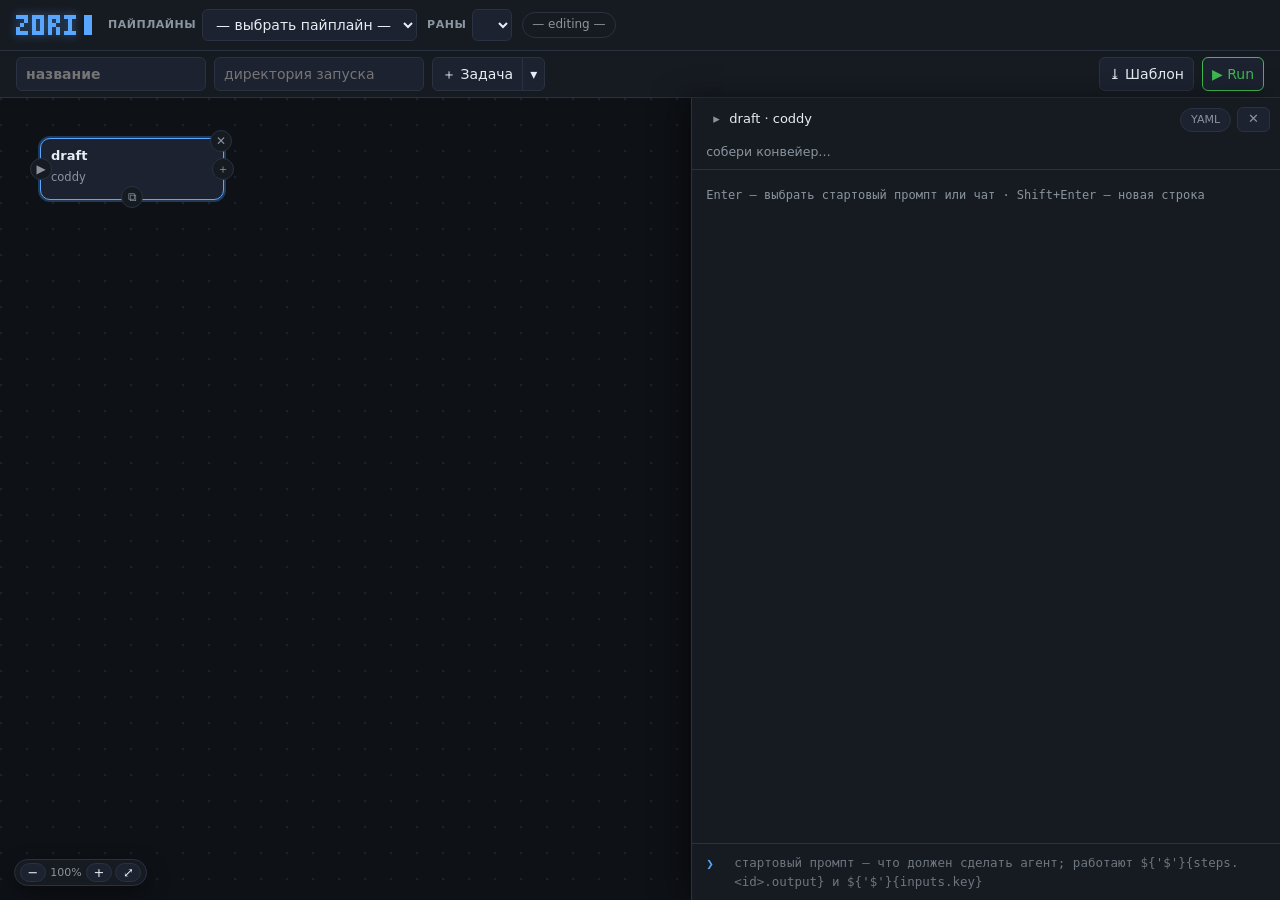
==== web/index.html @ 74d76c71 "Release Zori 0.1.0: local CLI agent flows and interactive console" ====
<!doctype html>
<html lang="ru">
<head>
<meta charset="utf-8">
<meta name="viewport" content="width=device-width, initial-scale=1">
<title>zori</title>
<style>
  :root {
    --bg: #0e1116; --panel: #161b22; --panel2: #1c2230; --line: #2a3140;
    --fg: #e6edf3; --muted: #8b949e; --accent: #58a6ff;
    --pending: #6e7681; --running: #d29922; --done: #3fb950;
    --failed: #f85149; --skipped: #484f58; --stale: #a371f7; --waiting: #e3b341;
  }
  * { box-sizing: border-box; }
  html, body { height: 100%; margin: 0; }
  body {
    background: var(--bg); color: var(--fg); font: 14px/1.45 ui-sans-serif, system-ui, -apple-system, Segoe UI, Roboto, sans-serif;
    display: flex; flex-direction: column;
  }
  header {
    display: flex; align-items: center; gap: 10px; padding: 9px 16px;
    background: var(--panel); border-bottom: 1px solid var(--line); flex: 0 0 auto; flex-wrap: wrap;
  }
  /* the top bar: pixel logo + the run-attach controls — the saved-pipeline
     selector, its status pill, rerun-stale — i.e. what you pick and watch.
     The current-pipeline editor (name, default cwd, ＋ block, Save/Run) lives
     in the strip under it (#runbar) — i.e. what you are setting up now */
  #logo { display: flex; align-items: center; gap: 8px; margin: 0 6px 0 0; }
  #logo svg { display: block; width: 60px; height: 20px;
    filter: drop-shadow(0 0 5px rgba(88,166,255,.45)); }
  #logo svg path { fill: var(--accent); }
  #logo .cur { width: 8px; height: 20px; background: var(--accent);
    animation: zblink 1.2s infinite; }   /* hard on/off — a TUI cursor, not a fade */
  @keyframes zblink { 0%,49% { opacity: 1; } 50%,100% { opacity: 0; } }
  @media (prefers-reduced-motion: reduce) { #logo .cur { animation: none; } }
  #bf-name { width: 190px; font-weight: 600; }
  #bf-cwd { width: 210px; }
  /* the current-pipeline strip under the logo bar: name, cwd, ＋ block, Save/Run.
     The editor controls are full-size here; it wraps like the header on narrow
     windows so they never overflow */
  #runbar { display: flex; align-items: center; gap: 8px; padding: 6px 16px;
    background: var(--panel); border-bottom: 1px solid var(--line); flex: 0 0 auto; flex-wrap: wrap; }
  #runsel { max-width: 260px; }
  #flowsel { max-width: 240px; }
  /* A labeled dropdown pair in the header: a tiny muted caption glued to its
     select, so "Пайплайны" (pure config templates) and "Раны" (runs with their
     results + chats) read as two distinct lists sitting side by side. */
  .pick { display: inline-flex; align-items: center; gap: 6px; }
  .pick > b { font-size: 11px; font-weight: 600; color: var(--muted);
    text-transform: uppercase; letter-spacing: .5px; white-space: nowrap; }
  #rerunstale { font-size: 12px; padding: 3px 9px; }
  #rerunstale[disabled] { display: none; }   /* run actions appear only with a run attached */
  /* ＋ Задача/Промпт — split button with a two-option menu */
  #addblk { position: relative; display: flex; }
  #addblk-main { border-top-right-radius: 0; border-bottom-right-radius: 0; }
  #addblk-caret { border-top-left-radius: 0; border-bottom-left-radius: 0; margin-left: -1px; padding: 6px 7px; }
  #addblk-menu { position: absolute; top: calc(100% + 6px); left: 0; z-index: 30; min-width: 250px;
    background: var(--panel); border: 1px solid var(--line); border-radius: 8px; padding: 5px;
    box-shadow: 0 10px 28px rgba(0,0,0,.5); }
  #addblk-menu button { display: block; width: 100%; text-align: left; border-color: transparent;
    background: transparent; padding: 6px 10px; border-radius: 6px; }
  #addblk-menu button:hover { border-color: transparent; background: var(--panel2); }
  #addblk-menu button b { display: block; font-size: 13px; }
  #addblk-menu button span { display: block; color: var(--muted); font-size: 11.5px; margin-top: 1px; }
  select, button, input, textarea {
    background: var(--panel2); color: var(--fg); border: 1px solid var(--line);
    border-radius: 6px; padding: 6px 9px; font: inherit;
  }
  button { cursor: pointer; }
  button:hover:not(:disabled) { border-color: var(--accent); }
  button:disabled { opacity: .45; cursor: not-allowed; }
  /* visible keyboard focus on every control (WCAG 2.4.7). :focus-visible only —
     a mouse click stays clean; Tab lights a ring. The accent outline sits
     outside the 1px border so it never shifts layout. */
  button:focus-visible, input:focus-visible, select:focus-visible,
  textarea:focus-visible, [tabindex]:focus-visible, summary:focus-visible {
    outline: 2px solid var(--accent); outline-offset: 2px;
  }
  .spacer { flex: 1; }
  .hidden { display: none; }   /* generic; scoped variants below inherit the same effect */
  .pill { font-size: 12px; padding: 3px 9px; border-radius: 999px; border: 1px solid var(--line); color: var(--muted); }
  main { flex: 1 1 auto; display: flex; min-height: 0; min-width: 0; }

  /* run status lives on the canvas blocks themselves (one view: edit + run) */
  .st-pending { background: var(--pending); }
  .st-running { background: var(--running); animation: pulse 1.1s ease-in-out infinite; }
  .st-done { background: var(--done); }
  .st-failed { background: var(--failed); }
  .st-skipped { background: var(--skipped); }
  .st-stale { background: var(--stale); }
  .st-waiting { background: var(--waiting); animation: pulse 1.1s ease-in-out infinite; }
  @keyframes pulse { 0%,100%{opacity:1} 50%{opacity:.35} }
  .err { color: var(--failed); font-size: 12px; }
  .ok-line { color: var(--done); font-size: 12px; }
  .hint { color: var(--muted); font-size: 12px; }

  /* ---- the one canvas: build + live run in the same view ---- */
  #build { flex: 1 1 auto; min-height: 0; min-width: 0; display: flex; flex-direction: column; }
  /* Airflow-style: the canvas is the floor — it owns the whole strip under
     the top bars edge to edge, and the inspector floats ON TOP of it instead
     of sitting beside it (the graph never re-flows when the panel opens or
     resizes). The wrap never scrolls natively: the graph is an infinite
     plane moved by a transform (see the `view` state) — drag the background
     to pan, wheel to zoom — so there is nothing to scroll and no scrollbar
     to hide under the panel. flex-basis 0, not auto: the graph's content
     width must never become the shell's min-content (it did — a wide flow
     stretched #bmid past the window: the "graph pushes the panel" the owner
     saw). touch-action:none so touch drags pan instead of being eaten by
     native scroll. */
  #bmid { flex: 1 1 auto; display: flex; min-height: 0; min-width: 0; position: relative; }
  #bcanvas-wrap { flex: 1 1 0; min-width: 0; position: relative; overflow: hidden; cursor: grab;
    touch-action: none;
    background: radial-gradient(circle at 1px 1px, #1a2130 1px, transparent 1.7px) 0 0 / 26px 26px, var(--bg); }
  #bcanvas-wrap.panning { cursor: grabbing; }
  #bcanvas { position: absolute; left: 0; top: 0; transform-origin: 0 0; }
  /* zoom controls: a small floating pill, bottom-left of the floor (bottom-right
     is under the panel). Plain wheel zooms, no modifier (Airflow-style). */
  #zoomer { position: absolute; left: 14px; bottom: 14px; z-index: 5; display: flex; gap: 3px; align-items: center;
    background: var(--panel); border: 1px solid var(--line); border-radius: 999px; padding: 3px 5px;
    box-shadow: 0 8px 22px rgba(0,0,0,.4); }
  #zoomer button { width: 26px; padding: 2px 0; border-radius: 999px; font-size: 13px; line-height: 1; }
  #zoom-lvl { font-size: 11px; color: var(--muted); min-width: 34px; text-align: center; user-select: none; }
  #bedges { position: absolute; left: 0; top: 0; pointer-events: none; }
  .bnode {
    position: absolute; width: 184px; min-height: 62px; background: var(--panel2);
    border: 1px solid var(--line); border-radius: 10px; padding: 8px 10px; cursor: grab;
    user-select: none; transition: border-color .12s, box-shadow .12s;
  }
  .bnode:hover { border-color: #3d465a; }
  .bnode.sel { border-color: var(--accent); box-shadow: 0 0 0 2px rgba(88,166,255,.28); }
  .bnode.bad { border-color: var(--failed); }
  .bnode.dragging { cursor: grabbing; z-index: 5; box-shadow: 0 6px 18px rgba(0,0,0,.45); }
  .bnode .bn-id { font-weight: 600; font-size: 13px; }
  .bnode .bn-sub { color: var(--muted); font-size: 11.5px; margin-top: 3px; }
  .bnode .bn-in { color: var(--muted); font-size: 11px; margin-top: 4px; max-height: 30px; overflow: hidden; white-space: pre-wrap; word-break: break-word; opacity: .85; }
  .bnode .bn-chat { position: absolute; bottom: 6px; right: 8px; font-size: 11px; line-height: 1; opacity: .8; pointer-events: none; }
  /* Round action buttons on each block: ✕ deletes (top-right corner), ＋ grows
     a dependent block (right edge), ⧉ duplicates (bottom center). They sit on
     the border so they never cover the block's text, and only show on
     hover/selection — a resting canvas stays clean. */
  .bnode .bn-act { position: absolute; width: 22px; height: 22px; padding: 0; z-index: 2;
    border-radius: 50%; background: var(--panel); border: 1px solid var(--line);
    color: var(--muted); font-size: 12px; line-height: 1; cursor: pointer;
    display: flex; align-items: center; justify-content: center;
    opacity: 0; pointer-events: none;
    transition: opacity .12s, color .12s, border-color .12s, background .12s; }
  .bnode:hover .bn-act, .bnode.sel .bn-act { opacity: 1; pointer-events: auto; }
  .bnode .bn-act:hover { color: var(--fg); background: var(--panel2); border-color: var(--accent); }
  .bnode .bn-del { top: -9px; right: -9px; }
  .bnode .bn-del:hover { color: var(--failed); border-color: var(--failed); }
  .bnode .bn-add { right: -11px; top: 50%; transform: translateY(-50%); }
  .bnode .bn-dup { bottom: -9px; left: 50%; transform: translateX(-50%); }
  .bnode .bn-run { left: -11px; top: 50%; transform: translateY(-50%); }
  .bnode .bn-run:hover { color: var(--done); border-color: var(--done); }
  /* in-flight node (the run's driver owns it): ▶ greys out, shows why on hover */
  .bnode .bn-run[disabled]:hover { color: var(--muted); border-color: var(--line); background: var(--panel); }
  .bnode.empty .bn-id { color: var(--muted); font-style: italic; font-weight: 500; }
  .bnode .bn-dot { display: inline-block; width: 9px; height: 9px; border-radius: 50%; margin-right: 6px; vertical-align: 1px; }
  .bnode .bn-stat { margin-top: 4px; font-size: 10.5px; color: var(--muted); }
  /* right inspector: FLOATS over the canvas (Airflow-style), so the graph
     keeps the full screen underneath instead of being pushed aside. Inside:
     a collapsible config strip on top, pure chat below. No tabs — YAML moved
     to its own small button (opens a modal) */
  #inspector { position: absolute; top: 0; right: 0; bottom: 0; z-index: 7;
    width: 46%; min-width: 360px; max-width: 660px; display: flex; flex-direction: column;
    border-left: 1px solid var(--line); background: var(--panel);
    box-shadow: -12px 0 28px rgba(0,0,0,.4); }
  #ins-handle { position: absolute; left: -3px; top: 0; bottom: 0; width: 7px; cursor: col-resize; z-index: 6; }
  #ins-handle:hover { background: rgba(88,166,255,.3); }
  .ihead { display: flex; align-items: center; gap: 6px; padding: 6px 10px 0; flex: 0 0 auto; }
  /* the config toggle doubles as the one-line summary of the selected block */
  #icfg-toggle { flex: 1 1 auto; min-width: 0; text-align: left; background: transparent; border: 1px solid transparent; border-radius: 8px; padding: 5px 10px; font-size: 13px; color: var(--fg); white-space: nowrap; overflow: hidden; text-overflow: ellipsis; }
  #icfg-toggle:hover:not(:disabled) { background: var(--panel2); border-color: var(--line); }
  #icfg-toggle .arr { color: var(--muted); display: inline-block; width: 12px; }
  #iyaml { font-size: 11px; padding: 3px 10px; color: var(--muted); border-radius: 999px; }
  #iyaml:hover { color: var(--fg); }
  .tclose { padding: 2px 10px; font-size: 13px; color: var(--muted); }
  .bstatus { padding: 8px 14px; border-bottom: 1px solid var(--line); font-size: 12.5px; min-height: 33px; flex: 0 0 auto; }
  .ipane { flex: 1 1 auto; min-height: 0; }
  /* collapsible config: название / harness / модель / зависимости (чекбоксы) /
     директория — без шаблонов */
  #icfg { flex: 0 0 auto; max-height: 56%; overflow: auto; border-bottom: 1px solid var(--line); padding: 4px 14px 12px; }
  #icfg.hidden { display: none; }
  #icfg label { display: block; color: var(--muted); font-size: 11px; text-transform: uppercase; letter-spacing: .5px; margin-bottom: 3px; }
  #icfg .mrow { display: grid; grid-template-columns: 1fr 1fr; gap: 8px; margin-top: 8px; }
  #icfg .mrow.full { grid-template-columns: 1fr; }
  #icfg .deps { margin-top: 10px; display: flex; flex-wrap: wrap; gap: 6px 12px; }
  #icfg .dep { display: flex; align-items: center; gap: 4px; font-size: 12px; color: var(--fg); }
  #icfg .dep input { width: auto; }
  #icfg .opt { display: flex; align-items: center; gap: 6px; font-size: 12px; margin-top: 10px; }
  #icfg .opt input { width: auto; }
  #icfg .pfoot { display: flex; gap: 10px; margin-top: 14px; align-items: center; }
  /* out lives in the config strip now (the console stays pure chat) */
  #icfg .cfgout { margin-top: 10px; }
  #icfg .cfgout summary { font-size: 11px; text-transform: uppercase; letter-spacing: .5px; color: var(--muted); cursor: pointer; user-select: none; }
  #icfg .cfgout[open] summary { margin-bottom: 4px; }
  #icfg .cfgout textarea { width: 100%; min-height: 40px; margin-top: 4px; font-family: ui-monospace, SFMono-Regular, Menlo, monospace; font-size: 12px; }
  /* levels + YAML live in the YAML modal now (small button, top right) */
  .lvlchips { display: flex; flex-wrap: wrap; gap: 6px; padding: 2px 0 10px; }
  .lvlchips .lv { display: flex; align-items: center; gap: 4px; font-size: 12px; color: var(--muted); }
  .lvlchips .chip { background: var(--panel2); border: 1px solid var(--line); border-radius: 6px; padding: 2px 8px; color: var(--fg); }
  #yamlmodal #byaml { margin: 0; max-height: 52vh; overflow: auto; border: 1px solid var(--line); border-radius: 8px; padding: 10px 12px; background: var(--bg); }
  #byaml { margin: 0; font: 12px/1.5 ui-monospace, SFMono-Regular, Menlo, monospace; color: #b6c2cf; white-space: pre-wrap; word-break: break-word; }

  /* pop-up window (flow inputs only — block settings live in the inspector) */
  .modal { position: fixed; inset: 0; background: rgba(3,6,12,.55); display: flex; align-items: flex-start; justify-content: center; z-index: 40; }
  .modal.hidden { display: none; }
  .mbox { margin-top: 6vh; width: 540px; max-width: 94vw; max-height: 86vh; overflow: auto; background: var(--panel);
    border: 1px solid var(--line); border-radius: 12px; padding: 14px 16px; box-shadow: 0 14px 40px rgba(0,0,0,.5); }
  .mbox h3 { margin: 0 0 10px; font-size: 14px; }
  .mbox label { display: block; color: var(--muted); font-size: 11px; text-transform: uppercase; letter-spacing: .5px; margin-bottom: 3px; }
  .mbox .mfoot { display: flex; gap: 8px; margin-top: 14px; align-items: center; }
  /* secondary flow ops (open / new / inputs) live in the YAML overview pop-up,
     not in the top bar — the header stays: name, cwd, ＋, Save, Run */
  .ftools { display: flex; gap: 6px; align-items: center; padding: 0 0 10px; }
  .ftools select, .ftools button { font-size: 12px; padding: 3px 9px; color: var(--muted); }
  .ftools #b-open { max-width: 230px; }

  /* ---- chat = ONE console -------------------------------------------------
     The whole panel below the config strip is a single terminal (owner's ask:
     «вся панель — один единый чат, без доп границ, в стиле консоли, на всю
     ширину, сообщения юзера подсвечены, вместо поля ввода — значок»).
     Messages are full-width flat lines, monospace; user lines carry the
     accent tint; the input is a bare ❯ mark in the gutter, no box. */
  #pane-chat { flex: 1 1 auto; min-height: 0; display: flex; flex-direction: column; overflow: hidden;
    font: 12.5px/1.5 ui-monospace, SFMono-Regular, Menlo, monospace; }
  .cstream { flex: 1 1 auto; min-height: 0; overflow: auto; padding: 8px 0 12px; }
  /* a console line: ❯-gutter + body, full width */
  .cline { display: grid; grid-template-columns: 20px 1fr; column-gap: 8px; align-items: start; padding: 5px 14px; }
  .cline .cmark { color: var(--accent); user-select: none; }
  .cline .cbody { white-space: pre-wrap; word-break: break-word; min-width: 0; }
  .cline .cbody.dim { color: var(--muted); font-style: italic; }
  /* the operator's own lines — starting prompt and steer messages — tinted */
  .cline.user, .turn.human { background: rgba(88,166,255,.09); box-shadow: inset 2px 0 0 var(--accent); }
  #start-line { cursor: text; }
  #start-line:hover { background: rgba(88,166,255,.14); }
  /* run status: one thin dim line at the top of the stream */
  .cline.head { display: flex; align-items: center; gap: 7px; padding: 2px 14px 7px; color: var(--muted); font-size: 11.5px; }
  .cline.head.hidden, .cline.user.hidden { display: none; }
  .cline.head .dot { width: 9px; height: 9px; border-radius: 50%; flex: 0 0 auto; }
  /* borderless inputs inside lines and the composer: the console look */
  .cline textarea, .cin textarea { width: 100%; min-height: 20px; resize: none; overflow: auto;
    background: transparent; border: 0; padding: 0; color: var(--fg); font: inherit; }
  /* the composer and the console lines are meant to read as a terminal prompt,
     not as form fields: keep them borderless and unframed even on focus, so the
     global :focus-visible ring never turns the input into a box (the `❯` marker
     and the caret are the focus cue). The higher-specificity class selector
     here wins over the global textarea:focus-visible rule. */
  .cline textarea:focus, .cin textarea:focus { outline: none; }
  /* dialogue turns: flat, full width, aligned with the cline body column */
  .turns { display: flex; flex-direction: column; gap: 6px; }
  .turn { padding: 4px 14px 4px 42px; white-space: pre-wrap; word-wrap: break-word; font-size: 12.5px; }
  .turn .who { font-size: 10px; text-transform: uppercase; letter-spacing: .5px; opacity: .6; margin-bottom: 2px; }
  .turn.agent { border-left: 2px solid var(--line); margin-left: 14px; }
  .turn.human { padding-left: 42px; }
  .turn.system { color: var(--muted); font-size: 11.5px; border-left: 2px dashed var(--waiting); margin-left: 14px; }
  .turn.agent.empty { color: var(--muted); font-style: italic; }
  .chat-note { margin: 8px 14px; color: var(--muted); font-size: 12px; }
  .chat-note.hidden { display: none; }
  .model-off { opacity: .5; }

  /* model dropdown — hand-rolled: <datalist> shows nothing on focus in Safari
     (and filters by prefix only), so the console ships its own list */
  #tm-model-row { position: relative; display: flex; gap: 6px; align-items: center; }
  .mdrop { position: absolute; top: calc(100% + 4px); left: 0; right: 0; z-index: 30;
    max-height: 264px; overflow: auto; background: var(--panel); border: 1px solid var(--line);
    border-radius: 8px; box-shadow: 0 10px 28px rgba(0,0,0,.45); padding: 4px; }
  .mdrop.hidden { display: none; }
  .mdrop .mo { padding: 5px 9px; border-radius: 6px; cursor: pointer; font-size: 12.5px;
    font-family: ui-monospace, SFMono-Regular, Menlo, monospace; white-space: nowrap;
    overflow: hidden; text-overflow: ellipsis; }
  .mdrop .mo:hover, .mdrop .mo.sel { background: var(--panel2); }
  .mdrop .mo .dflt { color: var(--muted); font-family: ui-sans-serif, system-ui, sans-serif; font-size: 10.5px; margin-left: 7px; }
  .mdrop .none { padding: 6px 9px; color: var(--muted); font-size: 12px; }

  /* Чат pane — one console (styles live in the console block above); the
     composer is the input line: ❯ + borderless auto-growing textarea */
  .composer { flex: 0 0 auto; border-top: 1px solid var(--line); }
  .composer.hidden { display: none; }
  .cin { display: grid; grid-template-columns: 20px 1fr; column-gap: 8px; align-items: start; padding: 10px 14px 6px; }
  .cin .cmark { color: var(--accent); user-select: none; padding-top: 1px; }
  .cin textarea { max-height: 220px; }
  .cin textarea::placeholder, .cline textarea::placeholder { color: var(--muted); opacity: .75; }
  .cacts { display: flex; gap: 8px; align-items: center; padding: 0 14px 10px; }
  .cacts.hidden { display: none; }
  .cacts .hint { flex: 1 1 auto; min-width: 0; }
  .cline textarea { max-height: 260px; }

  /* Markdown in an agent bubble. The bubble itself stays pre-wrap because the
     raw view (MD off) is the text exactly as the harness printed it; the
     rendered tree switches back to normal flow and owns its own spacing. */
  .turn .md { white-space: normal; }
  .turn .md > :first-child { margin-top: 0; }
  .turn .md > :last-child { margin-bottom: 0; }
  .turn .md p, .turn .md ul, .turn .md ol, .turn .md blockquote,
  .turn .md table, .turn .md pre { margin: 6px 0; }
  .turn .md h1, .turn .md h2, .turn .md h3, .turn .md h4, .turn .md h5, .turn .md h6 {
    margin: 10px 0 5px; line-height: 1.3;
  }
  .turn .md h1 { font-size: 15.5px; }
  .turn .md h2 { font-size: 14.5px; }
  .turn .md h3 { font-size: 13.5px; }
  .turn .md h4, .turn .md h5, .turn .md h6 { font-size: 12.5px; }
  .turn .md ul, .turn .md ol { padding-left: 20px; }
  .turn .md li { margin: 2px 0; }
  .turn .md li.md-task { list-style: none; margin-left: -14px; }
  .turn .md .md-box { opacity: .8; }
  .turn .md blockquote {
    border-left: 3px solid var(--line); padding: 1px 0 1px 9px; color: var(--muted);
  }
  .turn .md code {
    background: #0b0f14; border: 1px solid var(--line); border-radius: 4px;
    padding: 1px 4px; font: 12px/1.5 ui-monospace, SFMono-Regular, Menlo, monospace;
  }
  .turn .md pre {
    background: #0b0f14; border: 1px solid var(--line); border-radius: 6px;
    padding: 8px 10px; overflow: auto;
  }
  .turn .md pre code { background: none; border: 0; padding: 0; display: block; white-space: pre; }
  .turn .md pre[data-lang]::before {
    content: attr(data-lang); display: block; font-size: 10px; letter-spacing: .5px;
    text-transform: uppercase; color: var(--muted); margin-bottom: 4px;
  }
  .turn .md table { border-collapse: collapse; font-size: 12px; display: block; overflow-x: auto; }
  .turn .md th, .turn .md td { border: 1px solid var(--line); padding: 3px 7px; text-align: left; }
  .turn .md th { background: var(--panel); }
  .turn .md a { color: var(--accent); }
  .turn .md hr { border: 0; border-top: 1px solid var(--line); margin: 8px 0; }
  #tm-md { font-size: 11px; padding: 3px 7px; }
  #tm-md[aria-pressed="true"] { border-color: var(--accent); color: var(--accent); }
  #chat-empty { flex: 1 1 auto; display: flex; align-items: center; justify-content: center; text-align: center; padding: 24px; color: var(--muted); font-size: 12.5px; }
  #chat-empty.hidden { display: none; }
  #tm-questions { flex: 0 0 auto; }
  #inbox { position:relative; color:var(--waiting); }
  #inbox summary { cursor:pointer; }
  #inbox-cards { position:absolute; z-index:60; top:100%; margin-top:8px; background:var(--panel); width:min(360px,80vw); max-height:65vh; overflow:auto; padding:8px; border:1px solid var(--line); border-radius:8px; }
  .question { margin: 6px 14px; padding: 6px 10px; border-left: 2px solid var(--waiting); font-size: 12px; }
  .question strong { display:block; white-space:pre-wrap; overflow-wrap:anywhere; margin:3px 0; }
  .question button { margin:3px; }
  .question input { width:100%; }
  // Proposal card: the server-checked ```zori-flow block the operator launches.
  // The border colour carries the verdict — green runnable, red invalid, grey
  // consumed (launched/rejected) — so status reads at a glance without a label.
  .proposal { margin: 8px 14px; padding: 8px 10px; border: 1px solid var(--line);
    border-left: 3px solid var(--accent); border-radius: 6px; background: var(--panel2); font-size: 12px; }
  .proposal.ok { border-left-color: var(--done); }
  .proposal.bad { border-left-color: var(--failed); }
  .proposal.done { border-left-color: var(--muted); opacity: .8; }
  .proposal.rejected { border-left-color: var(--muted); opacity: .6; }
  .proposal .p-head { display:flex; align-items:center; gap:8px; margin-bottom:6px; }
  .proposal .p-title { font-weight:600; }
  .proposal .p-badge { font-size:10px; padding:1px 6px; border-radius:8px; color:var(--bg); font-weight:700; }
  .proposal.ok .p-badge { background:var(--done); }
  .proposal.bad .p-badge { background:var(--failed); color:#fff; }
  .proposal.done .p-badge { background:var(--muted); }
  .proposal.rejected .p-badge { background:var(--muted); }
  .proposal pre { margin:6px 0; padding:6px 8px; background:var(--bg); border:1px solid var(--line);
    border-radius:5px; overflow:auto; max-height:240px; font:11px/1.5 var(--mono, monospace); white-space:pre; }
  .proposal .p-err { color:var(--failed); margin:4px 0; white-space:pre-wrap; overflow-wrap:anywhere; }
  .proposal .p-warn { color:var(--waiting); margin:4px 0; white-space:pre-wrap; overflow-wrap:anywhere; }
  .proposal .p-lv { color:var(--muted); margin:4px 0; }
  .proposal .p-actions { display:flex; gap:6px; align-items:center; margin-top:6px; flex-wrap:wrap; }
  .proposal .p-actions input { width:120px; }
  .proposal .p-note { color:var(--muted); font-size:11px; margin-left:auto; }
  #chat-dialog { width:min(560px,90vw); max-height:84vh; overflow:auto; color:var(--fg); background:var(--panel); border:1px solid var(--line); border-radius:12px; padding:16px; }
  #chat-dialog::backdrop { background:rgba(3,6,12,.65); }
  .chat-top { display:flex; align-items:center; gap:10px; }
  .chat-top { justify-content:space-between; margin-bottom:12px; }
  .chat-top h3 { margin:0; font-size:16px; }
  .chat-choices button,#chat-models button { display:block; width:100%; margin-top:5px; padding:9px 12px; text-align:left; }
  #chat-models summary { cursor:pointer; padding:10px 4px; }
  #inspector.model-chat :is(#icfg-toggle,#iyaml,#icfg,#bstatus,#tm-rerun) { display:none; }
  #model-chat-heading { flex:1; padding:5px 10px; font-size:13px; }
  #chat-error { white-space:pre-wrap; overflow-wrap:anywhere; font-size:12px; margin:6px 0; color:var(--muted); }
</style>
</head>
<body>
<header>
  <h1 id="logo" title="zori" aria-label="zori">
    <svg viewBox="0 0 15 5" shape-rendering="crispEdges" aria-hidden="true"><path d="M0 0h3v1h-3zM2 1h1v1h-1zM1 2h1v1h-1zM0 3h1v1h-1zM0 4h3v1h-3zM4 0h3v1h-3zM4 1h1v1h-1zM6 1h1v1h-1zM4 2h1v1h-1zM6 2h1v1h-1zM4 3h1v1h-1zM6 3h1v1h-1zM4 4h3v1h-3zM8 0h3v1h-3zM8 1h1v1h-1zM10 1h1v1h-1zM8 2h2v1h-2zM8 3h1v1h-1zM10 3h1v1h-1zM8 4h1v1h-1zM10 4h1v1h-1zM12 0h3v1h-3zM13 1h1v1h-1zM13 2h1v1h-1zM13 3h1v1h-1zM12 4h3v1h-3z"/></svg>
    <span class="cur" aria-hidden="true"></span>
  </h1>
  <!-- Two distinct lists, side by side (owner's ask: split runs from
       pipelines). «Пайплайны» = pure config templates saved to the flows dir —
       open one to edit/rerun it, no results attached. «Раны» = actual launches
       with their results and chats — attach the canvas to one to watch it live.
       The old single mix-selector (runs + chats crammed together) is gone; the
       flows list that used to hide inside the YAML pop-up lives here now. -->
  <span class="pick" title="Пайплайн — сохранённый шаблон-конфиг без результатов. Открой, чтобы редактировать и запустить.">
    <b>Пайплайны</b>
    <select id="flowsel"><option value="">— выбрать пайплайн —</option></select>
  </span>
  <span class="pick" title="Ран — запуск пайплайна с его результатами и чатами. Прикрепи канву, чтобы смотреть живьём.">
    <b>Раны</b>
    <select id="runsel" title="Прикрепить канву к рану (его флоу загрузится сюда, блоки покажут живой статус)"></select>
  </span>
  <span id="runstatus" class="pill">— editing —</span>
  <details id="inbox" hidden><summary aria-live="polite"></summary><div id="inbox-cards"></div></details>
  <div class="spacer"></div>
  <button id="rerunstale" title="Re-run every stale node of the attached run" disabled>⟳ Rerun stale</button>
</header>
<!-- the current-pipeline strip (the editor's own row, under the logo bar):
     name + cwd, ＋ block, Save/Run. Run-attach controls (selector, status
     pill, rerun-stale) moved up next to the logo — functionality unchanged -->
<div id="runbar">
  <input id="bf-name" placeholder="название" spellcheck="false" title="Название флоу">
  <input id="bf-cwd" placeholder="директория запуска" spellcheck="false" title="Дефолтная директория для запуска (cwd)">
  <div id="addblk">
    <button id="addblk-main" title="Добавить блок выбранного типа">＋ Задача</button>
    <button id="addblk-caret" title="Тип блока: Задача или Промпт">▾</button>
    <div id="addblk-menu" class="hidden">
      <button data-kind="task"><b>Задача</b><span>блок с агентом — coddy, codex, opencode…</span></button>
      <button data-kind="prompt"><b>Промпт</b><span>стартовый текст без процесса (harness prompt)</span></button>
    </div>
  </div>
  <div class="spacer"></div>
  <button id="b-save" title="Сохранить конфиг как чистый шаблон-пайплайн (в flows-директорию, без запуска)">⤓ Шаблон</button>
  <button id="b-run" title="Сохранить и запустить сейчас" style="border-color:var(--done);color:var(--done)">▶ Run</button>
</div>
<main>
  <section id="build">
    <div id="bmid">
      <div id="bcanvas-wrap">
        <div id="bcanvas"><svg id="bedges"></svg></div>
        <div id="zoomer">
          <button id="zoom-out" title="Уменьшить (колесо мыши тоже зумит)">−</button>
          <span id="zoom-lvl">100%</span>
          <button id="zoom-in" title="Увеличить (колесо мыши тоже зумит)">+</button>
          <button id="zoom-fit" title="Вписать граф в экран">⤢</button>
        </div>
      </div>
      <aside id="inspector">
        <div id="ins-handle" title="Потянуть, чтобы изменить ширину панели"></div>
        <div class="ihead">
          <strong id="model-chat-heading" hidden>Чат с моделью</strong>
          <button id="icfg-toggle" title="Настройки блока: название, harness, модель, зависимости, директория"><span class="arr" id="icfg-arrow">▸</span> <span id="icfg-sum">конфиг блока</span></button>
          <button id="iyaml" title="Уровни и YAML флоу">YAML</button>
          <button class="tclose" id="ins-close" title="Снять выделение (Esc)">✕</button>
        </div>
        <div class="bstatus" id="bstatus"></div>

        <!-- сворачиваемый конфиг блока: только название / harness / модель /
             зависимости-чекбоксы / директория; без шаблонов -->
        <div class="icfg hidden" id="icfg">
          <div class="mrow">
            <div><label>Название</label><input id="tm-id" placeholder="unique id" spellcheck="false"></div>
            <div><label>Harness</label><select id="tm-harness"></select></div>
          </div>
          <div class="mrow full">
            <div id="tm-model-wrap"><label>Model</label>
              <div id="tm-model-row">
                <input id="tm-model" placeholder="optional" spellcheck="false" autocomplete="off" style="flex:1;min-width:0">
                <button id="tm-model-refresh" title="Обновить список моделей из CLI" style="padding:2px 8px">↻</button>
                <div id="tm-model-drop" class="mdrop hidden"></div>
              </div>
              <div id="tm-model-hint" style="font-size:11px;color:var(--muted);margin-top:3px;min-height:14px"></div>
            </div>
          </div>
          <div class="mrow full">
            <div><label>Директория задачи</label>
              <input id="tm-cwd" placeholder="/абсолютный/путь или от cwd zori" spellcheck="false" title="Своя рабочая директория для этой задачи; перекрывает flow cwd и workspace">
              <div style="font-size:11px;color:var(--muted);margin-top:3px">пусто = изолированная tasks/&lt;id&gt;/work под раном</div>
            </div>
          </div>
          <details id="pc-out" class="cfgout">
            <summary>Out — что должно получиться (добавляется к промпту)</summary>
            <textarea id="tm-out" placeholder="что агент должен вернуть"></textarea>
          </details>
          <div class="deps"><label style="width:100%">Зависимости</label><div class="depbox" id="tm-deps"></div></div>
          <div class="deps"><label style="width:100%">Скиллы <span style="font-weight:normal;color:var(--muted)">— готовые фрагменты промпта из хранилища</span></label><div class="depbox" id="tm-skills"></div></div>
          <label class="opt"><input id="tm-optional" type="checkbox"> optional — сбой здесь не блокирует задачи ниже по графу</label>
          <div class="pfoot">
            <button id="tm-del" style="color:var(--failed);border-color:var(--failed)">Delete</button>
            <span class="err" id="tm-cfg-hint" style="flex:1"></span>
          </div>
        </div>

        <!-- Чат-панель = ОДНА консоль: сообщения на всю ширину одним потоком,
             ввод — строка с ❯ (до рана это стартовый промпт, после — steer) -->
        <div class="ipane" id="pane-chat">
          <div class="cstream" id="cstream">
            <div class="cline head hidden" id="run-head"><span class="dot" id="tm-run-dot"></span><span id="tm-run-status"></span></div>
            <div class="cline user hidden" id="start-line" title="Нажми — отредактировать стартовый промпт"></div>
            <div class="turns" id="tm-turns"></div>
            <div id="tm-questions"></div>
            <div id="tm-proposal"></div>
            <div id="chat-note" class="chat-note hidden"></div>
            <div id="chat-empty">кликни блок на канве — его чат появится здесь</div>
          </div>
          <div class="composer hidden" id="composer">
            <div class="cin" id="cin">
              <span class="cmark">❯</span>
              <!-- активное поле приезжает сюда из renderRunSection:
                   #tm-in (стартовый промпт, рана нет) или #tm-msg (steer) -->
            </div>
            <div class="cacts" id="cacts">
              <span class="hint" id="tm-run-hint"></span>
              <button id="tm-md" aria-pressed="true" title="Рендерить Markdown в ответах агента">MD</button>
              <button id="tm-rerun" title="Перезапустить узел с текущими правками конфига/промпта">⟳ Rerun</button>
              <button id="tm-send">✉ Send &amp; steer</button>
            </div>
          </div>
          <!-- поля-кочевники: JS ставит их то в композер, то в строку старта -->
          <textarea id="tm-in" class="hidden" rows="1" placeholder="стартовый промпт — что должен сделать агент; работают ${'$'}{steps.<id>.output} и ${'$'}{inputs.key}"></textarea>
          <textarea id="tm-msg" class="hidden" rows="1" placeholder="уточнение агенту — Enter отправить, Shift+Enter — новая строка"></textarea>
        </div>
      </aside>
    </div>
  </section>

  <dialog id="chat-dialog" aria-labelledby="chat-title">
    <div class="chat-top"><h3 id="chat-title"></h3><button id="chat-close" aria-label="Закрыть">✕</button></div>
    <div data-stage="mode" class="chat-choices">
      <button id="choose-prompt">Стартовый промпт для следующих задач</button>
      <button id="choose-chat">Чат с моделью</button>
      <label title="Цепляет два встроенных скилла: zori-config (модель знает схему flow и вернёт валидный YAML-пайплайн) и zori-planner (дисциплина propose→confirm→run: только предлагает, не сохраняет и не запускает)" style="display:block;margin-top:10px;padding:2px 12px;font-size:12px;color:var(--muted);text-align:left">
        <input type="checkbox" id="chat-planner" checked> Скиллы планировщика — схема zori + дисциплина propose→run (модель соберёт YAML и не запустит его сама)
      </label>
    </div>
    <div data-stage="models" id="chat-models" hidden></div>
    <div id="chat-error" role="status"></div>
  </dialog>

  <!-- Flow inputs pop-up -->
  <div id="inputsmodal" class="modal hidden">
    <div class="mbox">
      <h3>Flow inputs</h3>
      <label>One key=value per line; use ${'$'}{inputs.key} in prompts. A line without '=' continues the previous value.</label>
      <textarea id="bf-inputs" style="width:100%;min-height:160px;margin-top:8px" placeholder="prompt=fix the login bug"></textarea>
      <div class="mfoot">
        <div class="spacer"></div>
        <button id="in-ok" style="border-color:var(--done);color:var(--done)">OK</button>
      </div>
    </div>
  </div>

  <!-- YAML pop-up: уровни выполнения + YAML, который будет записан.
       Здесь же вторичные операции флоу (открыть/новый/inputs) — шапка минимальна -->
  <div id="yamlmodal" class="modal hidden">
    <div class="mbox" style="width:680px">
      <h3>YAML</h3>
      <div class="ftools">
        <select id="b-open" title="Открыть сохранённый флоу"><option value="">открыть…</option></select>
        <button id="b-new" title="Начать с пустого флоу">Новый</button>
        <button id="b-inputs" title="Inputs флоу — подстановки в промптах">Inputs</button>
      </div>
      <div class="lvlchips" id="blevels"></div>
      <pre id="byaml">—</pre>
      <div class="mfoot">
        <div class="spacer"></div>
        <button id="yaml-ok" style="border-color:var(--done);color:var(--done)">OK</button>
      </div>
    </div>
  </div>
</main>

<script type="module">
const $ = (s) => document.querySelector(s);
const COL_W = 250, PAD = 30, GAP = 24;
const state = { runs: [], runId: null, snap: null, es: null };
const chat = { run: null, events: null, node: null, connected: false, error: '', sending: false,
  request: 0, busy: false, blockDraft: '', drafts: new Map() };


// ---- API -----------------------------------------------------------------
async function api(path, opts) {
  const r = await fetch(path, opts);
  const ct = r.headers.get('content-type') || '';
  const body = ct.includes('json') ? await r.json() : await r.text();
  if (!r.ok) throw new Error((body && body.error) || r.status + ' ' + r.statusText);
  return body;
}
const post = (path, obj) => api(path, {
  method: 'POST', headers: { 'content-type': 'application/json' },
  body: JSON.stringify(obj || {}),
});

// ---- Runs: the same canvas, in live mode ------------------------------
//
// Attaching a run (picking it in the header or ▶ Run) loads
// that run's flow ONTO this canvas and paints its live status on the blocks:
// a status dot, a per-block progress line, and — on the inspector's Чат tab
// of the selected block — the dialogue with steer/rerun. Editing is always
// available; the overlay simply disappears when no run is attached, or for
// blocks whose id the run does not know.

let lastLoadedRun = null;   // run whose flow is currently laid out on the canvas

async function loadRuns(keepSel) {
  state.runs = await api('/api/runs');
  const sel = $('#runsel');
  sel.innerHTML = '';
  const none = document.createElement('option');
  none.value = '';
  none.textContent = state.runs.length ? '— editing (no run attached) —' : '— no runs —';
  sel.appendChild(none);
  for (const r of state.runs) {
    const o = document.createElement('option');
    o.value = r.run_id;
    o.textContent = r.chat_title != null ? `Чат · ${r.chat_title}` : `${r.flow_name} · ${r.status} (${r.nodes})`;
    sel.appendChild(o);
  }
  const alive = state.runId && state.runs.some(r => r.run_id === state.runId);
  sel.value = (keepSel && alive) ? state.runId : '';
  if (!alive) clearRun();
  if (chat.run) sel.value = chat.run;
}

function clearRun() {
  if (state.es) { state.es.close(); state.es = null; }
  sessionStorage.removeItem('zori-attached-run');
  state.runId = null; state.snap = null;
  $('#runsel').value = '';
  updatePill();
  overlayRun();
  renderRunSection();
}

async function selectRun(id) {
  if (!id) { leaveChat(); clearRun(); return; }
  if (state.runs.some(r => r.run_id === id && r.chat_title != null)) {
    openChat(id); return;
  }
  leaveChat();
  if (state.es) state.es.close();
  sessionStorage.setItem('zori-attached-run', id);
  state.runId = id;
  try {
    const snap = await api('/api/runs/' + encodeURIComponent(id));
    if (state.runId !== id) return;
    state.snap = snap;
    await loadRunFlow(snap);    // lays the run's flow out on this canvas
  } catch (e) { note('run load failed: ' + e.message); }
  if (state.runId !== id) return;
  updatePill();
  overlayRun();
  renderRunSection();
  const es = new EventSource('/api/runs/' + encodeURIComponent(id) + '/events');
  es.addEventListener('state', (ev) => {
    if (state.runId !== id) return;
    try {
      state.snap = JSON.parse(ev.data);
      overlayRun(); updatePill(); renderRunSection();
    } catch (e) { /* ignore bad frame */ }
  });
  state.es = es;
}

// Put the attached run's flow file on the canvas — once per run, so SSE
// frames and re-attaching never clobber edits in progress. If the file is
// gone (deleted after the run), fall back to the topology the run recorded,
// so the status dots still have their blocks to sit on.
async function loadRunFlow(snap) {
  if (state.runId === lastLoadedRun) return;
  lastLoadedRun = state.runId;
  try {
    const { flow } = await api('/api/flows/open?path=' + encodeURIComponent(snap.flow_path));
    if (state.runId !== snap.run_id) return;
    spec.current = normaliseFlow(flow);
    // The mirror IS the run's spec → a rerun may carry the edited block back.
    spec.fromRunFile = true;
  } catch (e) {
    if (state.runId !== snap.run_id) return;
    spec.current = {
      name: snap.flow_name || '', cwd: null, default_timeout_secs: null,
      inputs: {}, harnesses: {},
      tasks: Object.values(snap.nodes || {}).map(n => ({
        id: n.id, harness: n.harness, model: n.model || null, in: '', out: null,
        depends_on: n.depends_on || [], optional: !!n.optional,
        cwd: null, timeout_secs: null, args: null, env: null, pos: null,
      })),
    };
    // Fallback topology only — its empty prompts must never ride on a rerun.
    spec.fromRunFile = false;
    note('файл flow не открылся — показаны узлы из рана');
  }
  spec.levels = snap.levels || null;
  spec.error = null; spec.yaml = ''; spec.warnings = [];
  renderBuilder(true);
  validateSoon(0);
}

// Paint (or remove) the live status on every block: dot before the id plus a
// progress/result line. Cheap: only touches existing DOM.
function overlayRun() {
  const nodes = (state.snap && state.snap.nodes) || {};
  for (const el of canvas.querySelectorAll('.bnode')) {
    const n = nodes[el.dataset.id];
    const dot = el.querySelector('.bn-dot');
    const stat = el.querySelector('.bn-stat');
    const run = el.querySelector('.bn-run');
    if (!n) {
      if (dot) dot.remove();
      if (stat) stat.remove();
      // no node in the attached run → ▶ starts a focused boot, always allowed
      if (run) run.disabled = false;
      continue;
    }
    // ▶ is the operator's hand on a settled node; a node the driver still owns
    // (in the queue, running, or parked on a question) cannot be re-driven.
    if (run) run.disabled = !['done', 'stale', 'failed', 'skipped'].includes(n.status);
    let d = dot;
    if (!d) {
      d = document.createElement('span');
      d.className = 'bn-dot';
      el.querySelector('.bn-id').prepend(d);
    }
    d.className = 'bn-dot st-' + n.status;
    d.title = labelFor(n.status) + (n.optional ? ' (optional)' : '');
    let s = stat;
    if (!s) { s = document.createElement('div'); s.className = 'bn-stat'; el.appendChild(s); }
    s.textContent = statusMeta(n) || labelFor(n.status);
  }
}

// Keep the same input element while SSE updates progress or another question.
function questionCards(box, nodes, currentRun = () => state.runId) {
  const cards = new Map(Array.from(box.children, el => [el.dataset.key, el]));
  for (const n of nodes) for (const q of n.questions || []) {
    if (q.closed || q.answer != null) continue;
    const run = currentRun();
    const key = JSON.stringify([run, n.id, q.id]);
    if (cards.delete(key)) continue;
    const form = document.createElement('form');
    form.className = 'question'; form.dataset.key = key;
    const label = document.createElement('small');
    label.textContent = n.id + (q.inline ? ' · вопрос по ходу работы' : ' · вопрос оператора');
    const title = document.createElement('strong'); title.textContent = q.text;
    form.append(label, title);
    const input = document.createElement('input');
    input.placeholder = 'Свой ответ'; input.setAttribute('aria-label', q.text);
    const feedback = document.createElement('div');
    feedback.setAttribute('role', 'status');
    async function send(text) {
      if (form.dataset.sending || !text.trim() || currentRun() !== run) return;
      form.dataset.sending = '1';
      try {
        await post('/api/runs/' + encodeURIComponent(run) + '/answer', {
          node: n.id, question_id: q.id, text
        });
        feedback.textContent = 'Ответ принят';
      } catch (e) {
        delete form.dataset.sending;
        feedback.textContent = e.message;
      }
    }
    for (const choice of q.options) {
      const button = document.createElement('button');
      button.type = 'button'; button.textContent = choice;
      button.onclick = () => send(choice); form.append(button);
    }
    const submit = document.createElement('button');
    submit.type = 'submit'; submit.textContent = 'Ответить';
    form.append(input, submit, feedback);
    form.onsubmit = e => { e.preventDefault(); send(input.value.trim()); };
    box.append(form);
  }
  for (const old of cards.values()) old.remove();
}

// The proposal card — the server-checked ```zori-flow block the operator can
// launch. Keyless-diff like questionCards: the card is keyed on [run, node,
// hash], so a NEW proposal block (different hash) replaces the card outright
// (the operator must confirm the graph they actually see — the swap guard the
// server enforces too), while SSE ticks that leave the hash untouched reuse
// the live element and never lose an in-flight "launching…" button. The card
// never launches anything by itself: Run posts /run-proposal and the SERVER
// boots it; the model has no launch authority, only the operator does.
function proposalCards(box, nodes, currentRun = () => state.runId) {
  const cards = new Map(Array.from(box.children, el => [el.dataset.key, el]));
  for (const n of nodes) {
    const p = n.proposal;
    if (!p) continue;
    const run = currentRun();
    const key = JSON.stringify([run, n.id, p.hash]);
    const existing = cards.get(key);
    if (existing) {
      // Reuse the live card, but refresh its status in place (a launch or a
      // server-side fix-round flips status without changing the hash).
      paintProposal(existing, p, n, run);
      cards.delete(key);
      continue;
    }
    const card = document.createElement('div');
    card.className = 'proposal'; card.dataset.key = key;
    card._node = n.id; card._hash = p.hash;
    buildProposalCard(card, p, n, run);
    box.append(card);
    cards.delete(key);
  }
  for (const old of cards.values()) old.remove();
}

// (Re)build the whole interior of a proposal card. Separate from paint so an
// in-place status refresh can rebuild cleanly without disturbing sibling cards.
function buildProposalCard(card, p, n, run) {
  card.textContent = '';
  const head = document.createElement('div'); head.className = 'p-head';
  const title = document.createElement('span'); title.className = 'p-title';
  title.textContent = 'Предложение пайплайна';
  const badge = document.createElement('span'); badge.className = 'p-badge';
  head.append(title, badge);
  card.append(head);

  const pre = document.createElement('pre'); pre.textContent = p.raw || '';
  card.append(pre);

  if (p.errors && p.errors.length) {
    const e = document.createElement('div'); e.className = 'p-err';
    e.textContent = p.errors.join('\n'); card.append(e);
  }
  if (p.warnings && p.warnings.length) {
    const w = document.createElement('div'); w.className = 'p-warn';
    w.textContent = 'нужны значения при запуске: ' + p.warnings.join(', ');
    card.append(w);
  }
  if (p.levels && p.levels.length) {
    const lv = document.createElement('div'); lv.className = 'p-lv';
    lv.textContent = 'уровни: ' + p.levels.map(l => l.join(' + ')).join(' → ');
    card.append(lv);
  }
  const actions = document.createElement('div'); actions.className = 'p-actions';
  card.append(actions);
  paintProposal(card, p, n, run);
}

// Paint the status-dependent parts (badge, actions) of an existing card.
function paintProposal(card, p, n, run) {
  const badge = card.querySelector('.p-badge');
  const actions = card.querySelector('.p-actions');
  card.classList.remove('ok', 'bad', 'done', 'rejected');
  actions.textContent = '';
  const st = p.status || 'proposed';
  if (st === 'proposed' && p.valid) {
    card.classList.add('ok'); badge.textContent = 'готов к запуску';
    // One small input per ${inputs.k} key the graph reads but doesn't declare
    // (the server's warning list), so the operator can supply them at click.
    const fields = {};
    for (const k of (p.warnings || [])) {
      const inp = document.createElement('input');
      inp.placeholder = k; inp.setAttribute('aria-label', 'input ' + k);
      const small = document.createElement('span'); small.textContent = k + ':';
      actions.append(small, inp); fields[k] = inp;
    }
    const runBtn = document.createElement('button');
    runBtn.type = 'button'; runBtn.textContent = '▶ Запустить';
    const note = document.createElement('span'); note.className = 'p-note'; note.setAttribute('role', 'status');
    runBtn.onclick = async () => {
      if (card.dataset.sending) return;
      const inputs = {};
      for (const k in fields) { const v = fields[k].value.trim(); if (v) inputs[k] = v; }
      card.dataset.sending = '1'; runBtn.disabled = true; note.textContent = 'запускаю…';
      try {
        const res = await post('/api/runs/' + encodeURIComponent(run) + '/run-proposal',
          { node: n.id, hash: p.hash, inputs });
        note.textContent = '';
        if (res && res.run_id) {
          const link = document.createElement('button');
          link.type = 'button'; link.textContent = 'открыть ран →';
          link.onclick = () => selectRun(res.run_id);
          actions.append(link);
        }
      } catch (e) {
        delete card.dataset.sending; runBtn.disabled = false; note.textContent = e.message;
      }
    };
    const rej = document.createElement('button');
    rej.type = 'button'; rej.textContent = 'Отклонить';
    rej.onclick = async () => {
      if (card.dataset.sending) return;
      card.dataset.sending = '1';
      try { await post('/api/runs/' + encodeURIComponent(run) + '/reject-proposal', { node: n.id }); }
      catch (e) { delete card.dataset.sending; }
    };
    actions.append(runBtn, rej, note);
  } else if (st === 'proposed') {
    card.classList.add('bad'); badge.textContent = 'не прошло проверку';
    const note = document.createElement('span'); note.className = 'p-note';
    note.textContent = 'zori просит модель исправить';
    actions.append(note);
  } else if (st === 'launched') {
    card.classList.add('done'); badge.textContent = 'запущено';
    if (p.run_id) {
      const link = document.createElement('button');
      link.type = 'button'; link.textContent = 'открыть ран →';
      link.onclick = () => selectRun(p.run_id);
      actions.append(link);
    }
  } else { // rejected
    card.classList.add('rejected'); badge.textContent = 'отклонено';
  }
}

function updatePill() {
  const rs = $('#runstatus');
  const nodes = Object.values(state.snap?.nodes || {});
  const waiting = nodes.reduce((sum, n) => sum + (n.questions || []).filter(q => !q.closed && q.answer == null).length, 0);
  questionCards($('#inbox-cards'), nodes);
  $('#inbox').hidden = waiting === 0;
  $('#inbox summary').textContent = 'Вопросы · ' + waiting;
  if (!state.snap) { rs.textContent = '— editing —'; rs.style.color = 'var(--muted)'; }
  else {
    rs.textContent = state.snap.status;
    rs.style.color = statusColor(state.snap.status);
  }
  // The tab title carries the badge too: an overnight run that parks on a
  // question is visible from another tab without watching the canvas.
  document.title = (waiting ? '❓ ' : '') + 'zori';
  $('#rerunstale').disabled = !state.runId;
}

function statusMeta(n) {
  if (n.status === 'running') {
    const p = n.progress || {};
    const s = p.elapsed_secs ? p.elapsed_secs + 's' : '';
    const b = p.bytes ? (p.bytes > 2048 ? Math.round(p.bytes/1024) + 'k' : p.bytes + 'b') : '';
    return [s, b].filter(Boolean).join(' ') || '…';
  }
  if (n.status === 'done') return n.turns ? (n.turns.length + ' turn' + (n.turns.length>1?'s':'')) : 'ok';
  if (n.status === 'failed') return n.exit_code != null ? 'exit ' + n.exit_code : 'failed';
  return '';
}

// ---- the chat pane of the inspector --------------------------------------
//
// The right panel is PURE CHAT: the selected block's starting prompt is the
// first card of the dialogue, the transcript and composer flow under it, and
// the config (name/harness/model/deps/dir) lives in a collapsible strip above.
// When the attached run knows the selected block's id, the chat also carries
// its live status, dialogue, and the steer/rerun actions; otherwise a slim
// note explains why there is nothing to talk to yet.

// Whether agent answers are rendered as markdown. Remembered across reloads:
// the owner reads the dialogue here, and a stray `*` in someone's log is a
// good reason to want the raw text back for one block.
let mdOn = true;
try { mdOn = localStorage.getItem('zori.md') !== 'off'; } catch (e) { /* private mode: default on */ }
function setMd(on) {
  mdOn = on;
  try { localStorage.setItem('zori.md', on ? 'on' : 'off'); } catch (e) { /* ignore */ }
  $('#tm-md').setAttribute('aria-pressed', String(on));
  renderRunSection();
}

function renderRunSection() {
  // The panel is ONE console (owner's ask): a stream of full-width lines plus
  // a single ❯ input at the bottom. Where the input lives depends on state:
  // no run yet → the console input IS the starting prompt (#tm-in moves into
  // the composer); run attached → the stream shows the start prompt as its
  // first tinted line (click to edit in place) and the input is the steer
  // composer (#tm-msg). The two textareas are nomads: renderRunSection moves
  // them between the composer slot and the start line; their listeners and
  // values live on the elements, so nothing is lost in the move.
  const empty = $('#chat-empty'), noteEl = $('#chat-note');
  const head = $('#run-head'), startLine = $('#start-line');
  const composer = $('#composer'), cin = $('#cin'), cacts = $('#cacts');
  const tin = $('#tm-in'), tmsg = $('#tm-msg');
  const stream = $('#cstream');
  const inChat = !!chat.run;
  $('#inspector').classList.toggle('model-chat', inChat);
  $('#model-chat-heading').hidden = !inChat;
  $('#ins-close').title = inChat ? 'Вернуться к графу (Esc)' : 'Снять выделение (Esc)';
  const n = inChat ? chat.node : state.snap?.nodes?.[editTask?.id?.trim()];
  questionCards($('#tm-questions'), n ? [n] : [], () => chat.run || state.runId);
  proposalCards($('#tm-proposal'), n ? [n] : [], () => chat.run || state.runId);
  if (!n) $('#tm-turns').replaceChildren();
  noteEl.classList.add('hidden');
  head.classList.add('hidden');
  // While the start prompt is being edited in place, the stream must keep the
  // textarea through SSE re-renders (only its own blur/Esc re-renders it away).
  const editingStart = startLine.contains(tin);
  if (!editingStart) startLine.classList.add('hidden');
  if (!editTask && !inChat) {
    empty.classList.remove('hidden');
    empty.textContent = 'кликни блок на канве — его чат появится здесь';
    composer.classList.add('hidden');
    $('#icfg-sum').textContent = 'конфиг блока';
    $('#icfg-toggle').disabled = true;
    return;
  }
  $('#icfg-toggle').disabled = false;
  empty.classList.add('hidden');
  composer.classList.remove('hidden');
  if (!n) {
    // Authoring: nothing to talk to yet — the console input is the start
    // prompt itself; the stream carries only the note about why.
    if (!cin.contains(tin)) cin.appendChild(tin);
    tin.classList.remove('hidden');
    tmsg.classList.add('hidden');
    cacts.classList.add('hidden');
    autogrow(tin, 220);
    noteEl.classList.remove('hidden');
    noteEl.textContent = state.snap
      ? 'в прикреплённом ране нет узла «' + ((editTask.id || '').trim() || 'без id') + '» — чат доступен для блоков этого рана'
      : 'Enter — выбрать стартовый промпт или чат · Shift+Enter — новая строка';
    return;
  }
  // Live chat: input = steer/answer composer.
  if (!cin.contains(tmsg)) cin.appendChild(tmsg);
  tmsg.classList.remove('hidden');
  if (!editingStart) tin.classList.add('hidden');
  cacts.classList.remove('hidden');
  head.classList.remove('hidden');
  $('#tm-run-dot').className = 'dot st-' + n.status;
  const model = n.model ? ' · ' + n.model : '';
  const prog = n.status === 'running' ? ' · ' + (statusMeta(n) || '…') : '';
  $('#tm-run-status').textContent =
    `${labelFor(n.status)} · ${n.harness}${model}${n.optional ? ' · optional' : ''}${prog}`;
  // The starting prompt as the console's first line — tinted like the
  // operator's own words, click to edit it in place (fix-and-rerun lives on).
  if (!editingStart && !inChat) {
    startLine.innerHTML = '';
    const mark = document.createElement('span'); mark.className = 'cmark'; mark.textContent = '❯';
    const body = document.createElement('div'); body.className = 'cbody';
    const txt = (editTask.in || '').trim();
    body.textContent = txt || 'стартовый промпт пуст — нажми, чтобы задать';
    if (!txt) body.classList.add('dim');
    startLine.append(mark, body);
    startLine.classList.remove('hidden');
  }
  // Stick to the newest line only when the reader is already at the bottom —
  // a re-render must not yank somebody up who is reading history. The scroll
  // container is the whole stream now (status/start/turns/questions alike).
  const stick = stream.scrollHeight - stream.scrollTop - stream.clientHeight < 64;
  const turnsBox = $('#tm-turns');
  turnsBox.innerHTML = '';
  const turns = n.turns || [];
  if (!turns.length) turnsBox.innerHTML = '<div class="hint" style="padding:2px 0 2px 42px">диалога пока нет</div>';
  for (const t of turns) {
    const d = document.createElement('div');
    const isAgent = t.role === 'agent';
    const isSystem = t.role === 'system';
    d.className = 'turn ' + (isAgent ? 'agent' : isSystem ? 'system' : 'human') + (isAgent && !t.text ? ' empty' : '');
    // the agent's own answer is markdown; a human turn is what the operator
    // typed, a system turn is the watchdog's own action — both shown exactly
    // as recorded (MD off shows the raw text too)
    const body = (isAgent && mdOn && t.text)
      ? MD.render(t.text)
      : '<div>' + escapeHtml(t.text || '(без текста)') + '</div>';
    d.innerHTML = `<div class="who">${isAgent ? escapeHtml(n.harness) : isSystem ? 'zori' : 'вы'}</div>` + body;
    turnsBox.appendChild(d);
  }
  for (const q of n.questions || []) {
    if (!q.closed && q.answer == null) continue;
    const item = document.createElement('div');
    item.className = 'turn system';
    item.textContent = q.text + '\n' + (q.answer == null ? 'Вопрос закрыт без ответа' : 'Ваш ответ: ' + q.answer);
    turnsBox.append(item);
  }
  if (stick) stream.scrollTop = stream.scrollHeight;
  // A waiting node is answered, not steered: the composer posts to /answer
  // and the parked watchdog loop resumes the session with the text.
  const canAnswer = n.status === 'waiting' && !(n.questions || []).length;
  const canSteer = (n.status === 'done' && !!n.session) || canAnswer;
  // Done/Stale were always re-runnable; Failed is the main reason to (fix the
  // config, try again), Skipped becomes reachable once its deps are done.
  const canRerun = ['done', 'stale', 'failed', 'skipped'].includes(n.status);
  $('#tm-send').disabled = !canSteer || (inChat && (!chat.connected || chat.sending));
  $('#tm-send').textContent = canAnswer ? '✉ Ответить' : inChat ? 'Отправить' : '✉ Send & steer';
  $('#tm-rerun').disabled = !canRerun;
  $('#tm-msg').disabled = !inChat && !canSteer;
  $('#tm-msg').placeholder = canAnswer ? 'ответь на вопрос модели…' : inChat ? 'Сообщение модели' : 'сообщение модели (steer)';
  $('#tm-run-hint').style.color = '';   // a sticky red rerun error clears on re-render
  if (inChat) {
    $('#tm-run-hint').textContent = chat.error || ({
      pending:'Подключение…', running:'Модель отвечает…', waiting:'Модель ждёт ответа',
      failed:n.stderr || 'Ошибка запуска', stale:'Сессия прервана',
    })[n.status] || '';
    return;
  }
  $('#tm-run-hint').textContent = n.status === 'waiting' && !canAnswer ? 'ожидаем ответы на вопросы' : canAnswer ? 'модель ждёт ответа — напиши его ниже, узел продолжится в той же сессии' :
    canSteer ? '' :
    (n.status === 'running' ? 'выполняется — steer станет доступен по завершении'
     : n.status === 'failed' ? 'узел упал — исправь конфиг/промпт и нажми ⟳ Rerun (перезапустит с правками)'
     : n.status === 'skipped' ? 'узел был пропущен (зависимость не завершилась) — ⟳ Rerun запустит его'
     : n.session ? 'из этого состояния steer недоступен' : 'сессия для возврата не записана');
}

// ---- run actions ---------------------------------------------------------
async function steerNode() {
  if (chat.run) return sendChat();
  if (!editTask) return;
  // F08: with no attached run (New/Open detach fully) steering is impossible —
  // never fall back to a leftover runId.
  if (!state.runId) { note('ран не прикреплён — steer недоступен'); return; }
  const id = (editTask.id || '').trim();
  const text = $('#tm-msg').value.trim();
  if (!id || !text) return;
  $('#tm-msg').value = '';
  // A waiting node takes an ANSWER (the parked watchdog loop resumes the
  // session itself); anything else steers as before.
  const n = state.snap && state.snap.nodes ? state.snap.nodes[id] : null;
  const ep = n && n.status === 'waiting' ? 'answer' : 'steer';
  // SSE confirms with the real turn; on failure the text goes back.
  try {
    const snap = await post(`/api/runs/${encodeURIComponent(state.runId)}/${ep}`, { node: id, text });
    state.snap = snap; overlayRun(); renderRunSection();
  } catch (e) { $('#tm-msg').value = text; note(ep + ' failed: ' + e.message); }
}

// Re-run a node from scratch. When the canvas mirror came from the attached
// run's own flow file, the current block config rides along ("rerun with
// fix"): a typo'd model corrected in Конфиг is what actually re-runs. The
// server re-validates (id/deps must match) before applying, so a mirror that
// drifted topologically is rejected with a clear error instead of silently
// running something else.
// Build a rerun body for one node: its id, plus the block's current canvas
// spec when the canvas mirrors the attached run's flow file — so a fix made
// in Конфиг rides along ("rerun with fix"), exactly as the inspector does.
function rerunBodyFor(id) {
  const body = { node: id };
  const mirrorTask = nodeById(id);
  if (mirrorTask && spec.fromRunFile && lastLoadedRun === state.runId) {
    body.task = JSON.parse(JSON.stringify(mirrorTask));
  }
  return body;
}

// Re-run one node of the attached run from scratch. Shared by the inspector's
// ⟳ Rerun (rerunNode) and the block's ▶ button (runNode). Errors are reported
// in the chat hint + status bar and re-thrown so callers can decide.
async function rerunAttached(id) {
  try {
    const snap = await post(`/api/runs/${encodeURIComponent(state.runId)}/rerun`, rerunBodyFor(id));
    state.snap = snap; overlayRun(); renderRunSection();
  } catch (e) {
    const hint = $('#tm-run-hint');
    if (hint) { hint.textContent = '⟳ не вышло: ' + e.message; hint.style.color = 'var(--failed)'; }
    note('rerun failed: ' + e.message);
    throw e;
  }
}

async function rerunNode() {
  if (!editTask) return;
  // F08: rerun needs the attached run; after New/Open there is none until ▶ Run.
  if (!state.runId) { note('ран не прикреплён — rerun недоступен'); return; }
  const id = (editTask.id || '').trim();
  if (!id) return;
  try { await rerunAttached(id); } catch (e) { /* already reported */ }
}

async function rerunStaleAll() {
  if (!state.runId) return;
  try { await post(`/api/runs/${encodeURIComponent(state.runId)}/rerun-stale`); }
  catch (e) { note(e.message); }
}

// The block's ▶ button. Three states, decided by whether this node lives in
// the attached run and what status it has there:
//   • rerunnable (done/stale/failed/skipped) → re-run it in place, same run;
//   • in flight (pending/running/waiting)     → leave it, the run's driver owns it;
//   • not in any run (fresh canvas / just added) → a focused boot that runs
//     only this node plus everything it transitively depends on.
async function runNode(t) {
  const id = (t.id || '').trim();
  if (!id) { note('сначала дай блоку имя'); return; }
  const node = (state.runId && state.snap) ? (state.snap.nodes || {})[id] : null;
  if (node) {
    if (['done', 'stale', 'failed', 'skipped'].includes(node.status)) {
      await rerunAttached(id);
      return;
    }
    // pending/running/waiting: the driver owns this node mid-flight — don't
    // double-drive it. The button is also disabled for these in overlayRun.
    note(node.status === 'running' ? 'узел выполняется — дождись завершения'
      : node.status === 'waiting' ? 'узел ждёт ответа — ответь в чате блока'
      : 'узел уже в очереди этого рана');
    return;
  }
  await focusBoot(id);
}

// Boot a fresh run narrowed to one node and its upstream — the flow is saved
// to --flows-root first (so the rerun can later persist fixes to it), exactly
// like Save → ▶ Run, but with `focus` so only the closure executes.
async function focusBoot(id) {
  const flow = specForServer();
  if (!flow.tasks.some(x => (x.id || '').trim() === id)) { note('узел не сохранён — дай ему имя'); return; }
  const gate = inputGateError();
  if (gate) { spec.error = gate; spec.pending = false; renderPreview(); return; }
  try {
    const res = await post('/api/flows/boot', { flow, focus: id });
    note('запущен фокус на «' + id + '» → ' + res.path);
    await loadSavedList();
    await loadRuns(true);
    if (res.run_id) { $('#runsel').value = res.run_id; await selectRun(res.run_id); }
  } catch (e) {
    spec.error = e.message; spec.pending = false; renderPreview();
    note('focus run failed: ' + e.message);
  }
}

// (the header's Boot flow control is gone — Save → ▶ Run covers it: the flow
// persists to --flows-root and boots in one click)

/*MD-START*/
// ---- markdown ------------------------------------------------------------
//
// The harnesses answer in markdown; the console used to print the raw text, so
// an agent's **bold** arrived as asterisks. This is a small, dependency-free
// renderer for the transcript — the whole SPA is one embedded file with no
// build step and no network, so a library is not an option (a CDN would break
// the console for anyone running zori offline).
//
// Safety: text is HTML-escaped *first*, and only this renderer's own tags are
// ever introduced. Code spans and links are stashed behind sentinels while the
// remaining rules run, so no emphasis or autolink rule reaches inside them,
// and a URL is only made clickable for http(s)/mailto.

const MD = (() => {
  const FENCE = /^(\s*)(`{3,}|~{3,})[ \t]*([^\s`]*)[ \t]*$/;
  const HEAD = /^(#{1,6})[ \t]+(.*)$/;
  const HR = /^ {0,3}([-*_])(?:[ \t]*\1){2,}[ \t]*$/;
  const ITEM = /^(\s*)([-*+]|\d{1,9}[.)])[ \t]+(.*)$/;
  const TASK = /^\[([ xX])\][ \t]+/;

  const esc = (s) => (s == null ? '' : String(s))
    .replace(/&/g, '&amp;').replace(/</g, '&lt;').replace(/>/g, '&gt;').replace(/"/g, '&quot;');
  const indentOf = (l) => (l.match(/^[ \t]*/)[0] || '').length;

  // links and code spans are pulled out of the text and put back last, so the
  // other inline rules can never rewrite their insides
  function inline(text) {
    const keep = [];
    const stash = (html) => { keep.push(html); return '\u0000' + (keep.length - 1) + '\u0000'; };
    let s = esc(text).replace(/\u0000/g, '');

    s = s.replace(/(`+)([\s\S]*?[^`])\1(?!`)/g,
      (m, ticks, code) => stash('<code>' + code.replace(/^ | $/g, '') + '</code>'));

    // an image is a link with its alt text: the console serves no assets, and
    // a remote <img> would simply fail to load for an offline operator
    const anchor = (label, url) => {
      const raw = url.replace(/&amp;/g, '&');
      if (!/^(https?:|mailto:)/i.test(raw)) return label;
      return stash('<a href="' + esc(raw) + '" target="_blank" rel="noopener noreferrer">' + label + '</a>');
    };
    s = s.replace(/!\[([^\]]*)\]\(([^)\s]+)\)/g, (m, alt, url) => anchor(alt || url, url));
    s = s.replace(/\[([^\]]+)\]\(([^)\s]+)\)/g, (m, txt, url) => anchor(txt, url));

    s = s
      .replace(/\*\*\*(?=\S)([\s\S]*?\S)\*\*\*/g, '<strong><em>$1</em></strong>')
      .replace(/\*\*(?=\S)([\s\S]*?\S)\*\*/g, '<strong>$1</strong>')
      .replace(/(^|[^\w*])__(?=\S)([\s\S]*?\S)__(?![\w*])/g, '$1<strong>$2</strong>')
      .replace(/~~(?=\S)([\s\S]*?\S)~~/g, '<del>$1</del>')
      .replace(/\*(?=\S)([^*\n]*?\S)\*/g, '<em>$1</em>')
      .replace(/(^|[^\w_])_(?=\S)([^_\n]*?\S)_(?![\w_])/g, '$1<em>$2</em>');

    // bare urls (markdown's own link form above is already stashed). The
    // sentinel `\u0000` is excluded from the url class: an adjacent code span
    // is stashed behind it just before this rule runs, and leaving NUL in the
    // class let a real code span abut a url and smuggle its internal marker
    // into the href (the marker is never re-restored once the anchor is stashed).
    s = s.replace(/(^|[\s(])((?:https?:\/\/|mailto:)[^\s<>"')\]\u0000]+)/g, (m, pre, url) => {
      const trail = /[.,;:!?]$/.test(url) ? url.slice(-1) : '';
      const href = trail ? url.slice(0, -1) : url;
      return pre + stash('<a href="' + href + '" target="_blank" rel="noopener noreferrer">' + href + '</a>') + trail;
    });

    // a newline inside a paragraph is a line break the model actually typed
    s = s.replace(/\n/g, '<br>');
    return s.replace(/\u0000(\d+)\u0000/g, (m, i) => keep[+i] || '');
  }

  function splitRow(l) {
    return l.trim().replace(/^\|/, '').replace(/\|$/, '').split('|').map((c) => c.trim());
  }
  function isTable(lines, i) {
    if (i + 1 >= lines.length || !lines[i].includes('|')) return false;
    if (/^ {0,3}>/.test(lines[i]) || FENCE.test(lines[i])) return false;
    const sep = splitRow(lines[i + 1]);
    return sep.length >= 1 && sep.every((c) => /^:?-{1,}:?$/.test(c));
  }
  function table(lines, i) {
    const head = splitRow(lines[i]);
    const align = splitRow(lines[i + 1]).map((c) =>
      c.startsWith(':') && c.endsWith(':') ? 'center' : c.endsWith(':') ? 'right' : c.startsWith(':') ? 'left' : '');
    const al = (a) => (a ? ' style="text-align:' + a + '"' : '');
    const rows = [];
    let j = i + 2;
    while (j < lines.length && lines[j].trim() && lines[j].includes('|')) { rows.push(splitRow(lines[j])); j++; }
    let html = '<table><thead><tr>';
    head.forEach((c, k) => { html += '<th' + al(align[k]) + '>' + inline(c) + '</th>'; });
    html += '</tr></thead><tbody>';
    for (const r of rows) {
      html += '<tr>';
      head.forEach((_, k) => { html += '<td' + al(align[k]) + '>' + inline(r[k] == null ? '' : r[k]) + '</td>'; });
      html += '</tr>';
    }
    return [html + '</tbody></table>', j];
  }

  function listBlock(lines, start) {
    const rows = [];
    let i = start;
    while (i < lines.length) {
      const line = lines[i];
      if (!line.trim()) {                       // a blank line only ends the list
        let j = i;                               // when the next text is not part of it
        while (j < lines.length && !lines[j].trim()) j++;
        if (j < lines.length && (ITEM.test(lines[j]) || /^ {2,}\S/.test(lines[j]))) { i = j; continue; }
        break;
      }
      const m = ITEM.exec(line);
      if (m) { rows.push({ indent: m[1].length, item: true, ordered: /\d/.test(m[2]), text: m[3] }); i++; continue; }
      if (/^ {2,}\S/.test(line) && rows.length) { rows.push({ indent: indentOf(line), item: false, text: line.trim() }); i++; continue; }
      break;
    }
    return [renderList(rows), i];
  }

  function renderList(rows) {
    if (!rows.length) return '';
    const base = rows[0].indent;
    const ordered = rows[0].ordered;
    let out = '';
    let i = 0;
    while (i < rows.length) {
      if (rows[i].indent < base) break;
      if (rows[i].indent > base) { out += '<li>' + renderList(rows.slice(i)) + '</li>'; break; }
      const content = [rows[i].text];
      i++;
      const inner = [];
      while (i < rows.length && rows[i].indent > base) { inner.push(rows[i]); i++; }
      let innerHtml = '';
      if (inner.length && inner[0].item) innerHtml = renderList(inner);
      else for (const r of inner) content.push(r.text);
      let task = '';
      content[0] = content[0].replace(TASK, (m, box) => { task = box.toLowerCase(); return ''; });
      const body = blocks(content.join('\n')).replace(/^<p>(?:(?!<\/p>)[\s\S])*<\/p>$/, (m) => m.slice(3, -4));
      out += task === ''
        ? '<li>' + body + innerHtml + '</li>'
        : '<li class="md-task"><span class="md-box">' + (task === 'x' ? '☑' : '☐') + '</span> ' + body + innerHtml + '</li>';
    }
    return '<' + (ordered ? 'ol' : 'ul') + '>' + out + '</' + (ordered ? 'ol' : 'ul') + '>';
  }

  function blocks(text) {
    const lines = text.replace(/\r\n?/g, '\n').split('\n');
    let out = '', para = [], fence = null, fenceLang = '', fenceBody = [];
    const flush = () => { if (para.length) { out += '<p>' + inline(para.join('\n')) + '</p>'; para = []; } };
    const code = () => '<pre' + (fenceLang ? ' data-lang="' + esc(fenceLang) + '"' : '') +
      '><code>' + esc(fenceBody.join('\n')) + '</code></pre>';
    for (let i = 0; i < lines.length; i++) {
      const line = lines[i];
      if (fence !== null) {
        const e = FENCE.exec(line);
        if (e && e[2][0] === fence[0] && e[2].length >= fence.length) { out += code(); fence = null; fenceLang = ''; fenceBody = []; }
        else fenceBody.push(line);
        continue;
      }
      const f = FENCE.exec(line);
      if (f) { flush(); fence = f[2]; fenceLang = f[3] || ''; fenceBody = []; continue; }
      if (!line.trim()) { flush(); continue; }
      if (HR.test(line)) { flush(); out += '<hr>'; continue; }
      const h = HEAD.exec(line);
      if (h) { flush(); out += '<h' + h[1].length + '>' + inline(h[2]) + '</h' + h[1].length + '>'; continue; }
      if (/^ {0,3}>/.test(line)) {
        flush();
        const body = [];
        while (i < lines.length && /^ {0,3}>/.test(lines[i])) { body.push(lines[i].replace(/^ {0,3}> ?/, '')); i++; }
        out += '<blockquote>' + blocks(body.join('\n')) + '</blockquote>';
        i--; continue;
      }
      if (isTable(lines, i)) { const [html, next] = table(lines, i); out += html; i = next - 1; continue; }
      if (ITEM.test(line)) { const [html, next] = listBlock(lines, i); out += html; i = next - 1; continue; }
      para.push(line);
    }
    if (fence !== null) out += code();          // unterminated fence: still show the code
    flush();
    return out;
  }

  return {
    render(text) {
      const t = text == null ? '' : String(text);
      if (!t.trim()) return '';
      return '<div class="md">' + blocks(t) + '</div>';
    },
  };
})();
/*MD-END*/

// ---- helpers -------------------------------------------------------------
function statusColor(s) {
  return ({ completed:'var(--done)', failed:'var(--failed)', running:'var(--running)' }[s]) || 'var(--muted)';
}
function labelFor(s) {
  return ({ pending:'pending', running:'running', done:'done', failed:'failed', skipped:'skipped', stale:'stale', waiting:'waiting' }[s]) || s;
}
function escapeHtml(s) {
  return (s == null ? '' : String(s))
    .replace(/&/g,'&amp;').replace(/</g,'&lt;').replace(/>/g,'&gt;');
}
let noteT = null;
function note(msg) { const el = $('#bstatus'); el.textContent = msg; clearTimeout(noteT); noteT = setTimeout(()=>{ renderPreview(); }, 4000); }

// ---- the canvas spec -----------------------------------------------------
//
// The browser holds a raw `Flow` mirror (spec.current) — the exact JSON shape
// the server parses — so opening a saved flow round-trips fields the editor
// has no widget for (args/env/cwd). Validation, YAML writing and the
// execution levels all come from the server (the runner's own code path);
// this side only renders.

const HARNESS = { list: [], byId: {} };
// The skill store as the server sees it (built-ins + project + global). The
// node config strip and the start-chat picker both render from this; it is
// fetched once at boot like HARNESS. A name not in this list can still be a
// flow's skills_dirs skill — the runner resolves those at run time — so the
// picker is a convenience, not the authority on what is valid.
const SKILLS = { list: [] };
let bTimer = null;

function blankTask(id, harness) {
  return { id, harness: harness || 'coddy', model: null, in: '', out: null,
           depends_on: [], optional: false, cwd: null };
}
function blankSpec() {
  return { name: '', cwd: null, default_timeout_secs: null,
           inputs: {}, tasks: [ blankTask('draft') ] };
}
const spec = { current: blankSpec(), dirty: false, levels: null, error: null, yaml: '', pending: false, warnings: [], fromRunFile: false };

function slugify(s) { return (s || '').trim().toLowerCase().replace(/[^a-z0-9._-]+/g, '-').replace(/^-+|-+$/g, '') || 'flow'; }

// -- meta fields --
// (default_timeout_secs has no live widget anymore — a loaded flow keeps its
// value through the spec mirror, so the top bar stays minimal)
function readMeta() {
  const s = spec.current;
  s.name = $('#bf-name').value;
  const cwd = $('#bf-cwd').value.trim(); s.cwd = cwd || null;
  s.inputs = parseInputs($('#bf-inputs').value);
}

// Inputs textarea -> {key: value}. The key is everything before the FIRST '=',
// so any script works (latin, cyrillic, …) — the old `[\w.-]+` match silently
// dropped non-latin keys. A line without '=' continues the previous key's
// value, so a multi-line prompt (the shape a research topic actually takes)
// survives instead of vanishing. A line with no preceding key is genuine
// garbage: it is dropped but reported via parseInputs.bad(), and Save refuses
// while any remain — a silently-empty inputs block was exactly the bug that
// booted a flow whose ${inputs.*} resolved to nothing.
function parseInputs(text) {
  const out = {}; const bad = []; let last = null;
  for (const line of (text || '').split('\n')) {
    if (!line.trim()) continue;
    const i = line.indexOf('=');
    if (i < 0) {
      if (last !== null) out[last] += '\n' + line;      // continuation line
      else bad.push(line.trim());
      continue;
    }
    const k = line.slice(0, i).trim(), v = line.slice(i + 1);
    if (!k) { if (last !== null) out[last] += '\n' + line; else bad.push(line.trim()); continue; }
    out[k] = v; last = k;
  }
  parseInputs.bad = bad;
  return out;
}

// True when the textarea text already expresses `inputs` (compared by
// re-parsing, so formatting differences like a multi-line value are not
// treated as a change). renderBuilder rewrites the box only when they differ:
// a programmatic load (open saved / new flow) rewrites it, a structural
// re-render (+Task, delete) does not — otherwise a line the parser rejected
// would be erased before Save could gate on it.
function sameInputs(text, inputs) {
  const a = parseInputs(text), b = inputs || {};
  const ka = Object.keys(a), kb = Object.keys(b);
  if (ka.length !== kb.length) return false;
  return ka.every(k => a[k] === b[k]);
}

// ---- the graph layout ----------------------------------------------------
//
// There is ONE layout mode: left-to-right columns, one column per execution
// level — the shape the runner actually executes, and the Airflow-like graph
// the console is meant to show. There is no separate edit-mode layout; the old
// vertical one lived in the card-graph view that was deleted with the Run/Build
// merge. What kept re-appearing as a "vertical mode" was this function: it took
// column numbers from `spec.levels`, which only arrives with the server's
// /validate answer, so a freshly opened or attached flow (no plan yet) dropped
// every block into column 0 — one vertical pile. And because positions are
// saved into the YAML, that pile then stuck.
//
// So the levels are computed here too, by the same Kahn BFS as
// src/dag.rs::build_plan (its tests in src/dag.rs are the contract this mirrors):
// the graph is horizontal the moment it is drawn, with no round trip to the
// server. The server's plan remains the *authority* on validity — if the two
// ever disagree, save/boot reject the flow — it is simply no longer what
// positions the blocks, because waiting for it is exactly what produced the
// pile. A flow that cannot be layered at all (a cycle, reported in the status
// line) spreads left-to-right in flow order rather than stacking.
//
// The DOM-free core sits between the LAYOUT markers below and is exercised by
// `node web/layout.test.mjs`, which slices it out of this file — so the test
// can never drift from what ships.

/*LAYOUT-START*/
// The DOM-free core of the layout: tasks in, columns out. Pure on purpose, so
// `node web/layout.test.mjs` can exercise it against src/dag.rs::build_plan.

// Grid geometry: one column per level, left to right. A column is STEP_X wide
// for a NODE_W-wide block and a row STEP_Y tall — the slack is where the edges run.
const GRID_X = 40, GRID_Y = 40, STEP_X = 240, STEP_Y = 120;

// Mirror of the server's ref→dep merge. Authoritative validation happens on
// the server; if these ever disagree, save/boot reject with a clear error
// rather than writing a bad flow.
function refsIn(text) {
  const out = []; let rest = text || '';
  while (true) {
    const i = rest.indexOf('${steps.'); if (i < 0) break;
    rest = rest.slice(i + 8);
    const j = rest.indexOf('}'); if (j < 0) break;
    const key = rest.slice(0, j); rest = rest.slice(j + 1);
    if (key.endsWith('.output')) { const id = key.slice(0, -7); if (id && !out.includes(id)) out.push(id); }
  }
  return out;
}
function effDeps(t) {
  const deps = (t.depends_on || []).slice();
  for (const r of refsIn(t.in).concat(refsIn(t.out))) if (!deps.includes(r)) deps.push(r);
  return deps;
}

// Kahn BFS over the tasks, mirroring src/dag.rs::build_plan: level 0 waits for
// nothing, level n+1 waits for the last of its dependencies in level n. Ids
// keep flow order inside a level, so the layout is stable across renders.
// Two deliberate divergences from build_plan, both about what LAYOUT should do
// with a flow that is not yet legal (it is /validate that adjudicates, and the
// status line that reports):
//  - an unknown dependency is ignored, not fatal, so a typo or a not-yet-named
//    block does not collapse the graph while the operator types it. Unknown
//    deps are still rejected at save/boot, as build_plan demands.
//  - ids keep flow order inside a level (build_plan sorts them): the column
//    then matches the YAML and stays put across renders. The chips in the YAML
//    tab show the server's sorted plan, so nothing hides the real order.
// A task on itself IS treated as a cycle, as in build_plan's self_cycle: the
// canvas must not go on looking healthy about a flow the runner will refuse.
function levelsOf(tasks) {
  const ids = [];
  const seen = new Set();
  for (const t of tasks) {
    const id = (t.id || '').trim();
    if (id && !seen.has(id)) { seen.add(id); ids.push(id); }
  }
  const inc = {}, indeg = {};
  for (const id of ids) { inc[id] = []; indeg[id] = 0; }
  for (const t of tasks) {
    const id = (t.id || '').trim(); if (!id) continue;
    for (const d of effDeps(t)) {
      // a self-edge counts: depending on oneself is a cycle, not a no-op
      if (!seen.has(d) || inc[d].includes(id)) continue;                // unknown/dup
      inc[d].push(id); indeg[id]++;
    }
  }
  const out = [];
  let level = ids.filter(id => indeg[id] === 0);
  let placed = level.length;
  while (level.length) {
    out.push(level);
    const next = [];
    for (const id of level) for (const m of inc[id]) if (--indeg[m] === 0) next.push(m);
    level = next; placed += level.length;
  }
  return placed === ids.length ? out : null;
}

// The fingerprint of the old fallback's output: every placed block sitting on
// one column of the generator's grid. Blocks saved while it was live are what
// reads as a "vertical graph" — a block the operator dragged anywhere is not
// on that grid, so this only ever matches what the code itself emitted.
function isLegacyPile(tasks) {
  const placed = tasks.filter(t => t.pos && Number.isFinite(t.pos.x) && Number.isFinite(t.pos.y));
  if (placed.length < 2) return false;
  return placed.every(t => t.pos.x === GRID_X
    && t.pos.y >= GRID_Y && (t.pos.y - GRID_Y) % STEP_Y === 0);
}

// Put tasks on the grid, left to right by level. A task that already has a
// position keeps it — the operator's drags are authoritative — with one
// exception: when the WHOLE flow is the legacy pile, which is re-derived so
// files saved during the bug stop coming back vertical. Returns the id→column
// map, mostly so the test can assert on it.
function placeBlocks(tasks) {
  const levels = levelsOf(tasks);
  // No layering (a cycle; /validate reports it in the status line) still reads
  // left-to-right, in flow order: a vertical pile is never the right answer.
  const rows = levels || tasks.map(t => { const id = (t.id || '').trim(); return id ? [id] : []; });
  const col = {};
  rows.forEach((ids, li) => ids.forEach(id => { if (!(id in col)) col[id] = li; }));
  const redo = isLegacyPile(tasks);
  const seen = {};
  for (const t of tasks) {
    const placed = t.pos && Number.isFinite(t.pos.x) && Number.isFinite(t.pos.y);
    if (placed && !redo) continue;
    const c = (t.id in col) ? col[t.id] : 0;
    seen[c] = (seen[c] || 0);
    t.pos = { x: GRID_X + c * STEP_X, y: GRID_Y + seen[c] * STEP_Y };
    seen[c]++;
  }
  return col;
}
/*LAYOUT-END*/

// ---- the canvas (Visio-style) ------------------------------------------
//
// The canvas is an infinite plane under the whole UI — the `view` transform
// above owns it: it fills the strip edge to edge, the inspector floats on
// top of it (Airflow-style), and nothing the panel does ever re-flows the
// graph. Drag the empty background to pan the plane; the wheel zooms around
// the cursor; ⤢ fits every block into the visible strip. Every task is a
// block at spec pos {x,y} in plane coordinates. Drag a block to move it (the
// drag divides by zoom, so the block sticks to the cursor); click a block
// (without dragging) to select it into the right panel's chat; the selected
// block is panned into the strip the panel leaves visible. On hover (and
// while selected) each block shows three round action buttons: ✕ in the
// top-right corner deletes it, ＋ on the right edge grows a block that
// DEPENDS on this one (to the right), ⧉ at the bottom duplicates it below
// (same dependencies, so the same stage). Positions are
// stored on each task (Flow.pos) so a flow reopens with its layout; a task
// with no pos gets an auto one from its level, and the first manual drag pins
// it.
let selId = null;
let editTask = null;
let editEl = null;
let editIndex = -1;
const NODE_W = 184;

const canvas = $('#bcanvas');
const edgeSvg = $('#bedges');
const wrap = $('#bcanvas-wrap');

// ---- viewport: an infinite plane, moved by a transform --------------------
//
// The graph is not a scroll region — it is a plane. `view` holds the pan
// offset (screen px) and the zoom factor; applyView() writes both into one
// `translate() scale()` transform on #bcanvas and keeps the dot grid (the
// wrap's background) in lockstep, so the whole world moves together: drag
// the background to pan (canvasPan below), wheel to zoom around the cursor
// (Airflow-style, no modifier). No native scrolling anywhere — which is also
// why this works identically in every browser: no scrollbars, no capture
// requirements, just pointer events on window.
const view = { x: 0, y: 0, k: 1 };
const ZMIN = 0.25, ZMAX = 2.5;
function applyView() {
  canvas.style.transform = `translate(${view.x}px, ${view.y}px) scale(${view.k})`;
  const g = 26 * view.k;
  wrap.style.backgroundSize = `${g}px ${g}px`;
  wrap.style.backgroundPosition = `${view.x}px ${view.y}px`;
  const lvl = $('#zoom-lvl');
  if (lvl) lvl.textContent = Math.round(view.k * 100) + '%';
}
// Zoom by `factor`, keeping the graph point under (mx,my) — wrap-relative
// screen coords — fixed on screen. This is what makes wheel zoom feel right.
function zoomAt(mx, my, factor) {
  const k2 = Math.min(ZMAX, Math.max(ZMIN, view.k * factor));
  const r = k2 / view.k;
  view.x = mx - (mx - view.x) * r;
  view.y = my - (my - view.y) * r;
  view.k = k2;
  applyView();
}
// Fit every block into the strip the panel leaves visible (the graph never
// hides behind the panel on load). Capped at k=1 — fitting a lone draft block
// should not blow it up to 250%.
function fitView() {
  const ts = spec.current.tasks;
  if (!ts.length) { view.x = 24; view.y = 24; view.k = 1; applyView(); return; }
  let minX = Infinity, minY = Infinity, maxX = -Infinity, maxY = -Infinity;
  for (const t of ts) {
    const el = elFor(t.id);
    const w = el ? el.offsetWidth : 184, h = el ? el.offsetHeight : 62;
    minX = Math.min(minX, t.pos.x); minY = Math.min(minY, t.pos.y);
    maxX = Math.max(maxX, t.pos.x + w); maxY = Math.max(maxY, t.pos.y + h);
  }
  const pad = 24;
  const freeW = Math.max(wrap.clientWidth - $('#inspector').offsetWidth - pad * 2, 140);
  const freeH = wrap.clientHeight - pad * 2;
  const bw = maxX - minX, bh = maxY - minY;
  const k = Math.min(1, Math.max(ZMIN, Math.min(freeW / Math.max(bw, 1), freeH / Math.max(bh, 1))));
  view.k = k;
  view.x = (freeW - bw * k) / 2 + pad - minX * k;
  view.y = (freeH - bh * k) / 2 + pad - minY * k;
  applyView();
}

function nodeById(id) {
  return spec.current.tasks.find(t => (t.id || '').trim() === id);
}
function elFor(id) {
  return canvas.querySelector(`.bnode[data-id="${CSS.escape(id)}"]`);
}

// Position any task that lacks one, one column per execution level. The levels
// come from this file's own Kahn BFS (see the layout section above), so a flow
// is horizontal the moment it loads — never from the server's plan, which is
// what made a freshly opened flow collapse into a vertical pile.
function assignAutoPositions() {
  placeBlocks(spec.current.tasks);
}

// The first grid cell at/after (x,y) that no existing block already covers.
function findFreeSpot(x, y) {
  const taken = spec.current.tasks.filter(t => t.pos).map(t => t.pos);
  const clash = (px, py) => taken.some(p => Math.abs(p.x - px) < 40 && Math.abs(p.y - py) < 96);
  let px = x, py = y;
  while (clash(px, py)) py += 120;
  return { x: px, y: py };
}

function newId(base) {
  const ids = new Set(spec.current.tasks.map(t => (t.id || '').trim()));
  let n = 1, id = base + n;
  while (ids.has(id)) { n++; id = base + n; }
  return id;
}

// Grow a new block from `from`: dir 'dep' → depends on it (to the right),
// dir 'par' → a parallel sibling (below, same deps). Then open its settings.
function growFrom(from, dir) {
  readMeta();
  const base = ((from.id || 'task').trim() || 'task');
  const t = blankTask(dir === 'dep' ? newId(base + '-') : newId('task-'));
  if (dir === 'dep') {
    t.depends_on = [from.id];
    t.pos = findFreeSpot(from.pos.x + 240, from.pos.y);
  } else {
    t.depends_on = (from.depends_on || []).slice();
    t.pos = findFreeSpot(from.pos.x, from.pos.y + 120);
  }
  spec.current.tasks.push(t);
  renderBuilder();
  openEditor(t);
}

// Duplicate a block: an exact copy (harness, model, prompt, out, deps, cwd)
// placed below the original — same dependencies, so it lands in the same
// execution level, which is what a duplicate means on this canvas.
function duplicateTask(t) {
  readMeta();
  const copy = JSON.parse(JSON.stringify(t));
  copy.id = newId(((t.id || 'task').trim() || 'task') + '-copy');
  copy.pos = findFreeSpot(t.pos.x, t.pos.y + 120);
  // A copy is a fresh block: it must not inherit the original's supermodel
  // chat, or two blocks would reopen the same dialogue.
  copy.chat = null;
  spec.current.tasks.push(copy);
  renderBuilder();
  openEditor(copy);
}

// A free block anywhere: the ＋ button drops it near the origin, growing
// downward past whatever is already there. kind 'prompt' pre-selects the
// prompt harness — a starter block with no process behind it.
function addFreeBlock(kind) {
  readMeta();
  const prompt = kind === 'prompt';
  const t = blankTask(newId(prompt ? 'prompt-' : 'task-'), prompt ? 'prompt' : null);
  t.pos = findFreeSpot(40, 40);
  spec.current.tasks.push(t);
  renderBuilder();
  openEditor(t);
}

// A block that carries a supermodel chat is marked with a 💬, so the operator
// sees at a glance which node holds a live dialogue (clicking it reopens it).
function setChatBadge(el, has) {
  let b = el.querySelector('.bn-chat');
  if (has && !b) {
    b = document.createElement('span');
    b.className = 'bn-chat'; b.textContent = '💬';
    b.title = 'У этого блока есть чат с надмоделью — кликни по блоку, чтобы открыть';
    el.appendChild(b);
  } else if (!has && b) b.remove();
}

function nodeEl(t, i) {
  const el = document.createElement('div');
  const id = (t.id || '').trim();
  el.className = 'bnode' + (id ? '' : ' empty') + (t.id === selId ? ' sel' : '');
  el.dataset.id = t.id;
  el.style.left = (t.pos?.x ?? 40) + 'px';
  el.style.top = (t.pos?.y ?? 40) + 'px';
  el.style.width = NODE_W + 'px';
  const modelBit = t.model ? ' · ' + escapeHtml(t.model) : '';
  const preview = (t.in || '').trim().replace(/\s+/g, ' ');
  el.innerHTML =
    `<div class="bn-id">${escapeHtml(id || 'новый блок')}</div>` +
    `<div class="bn-sub">${escapeHtml(t.harness || '')}${modelBit}</div>` +
    (preview ? `<div class="bn-in">${escapeHtml(preview.slice(0, 90))}</div>` : '') +
    `<button class="bn-act bn-run" data-act="run" title="Запустить / перезапустить этот блок (и его зависимости)" aria-label="Запустить блок">▶</button>` +
    `<button class="bn-act bn-del" data-act="del" title="Удалить блок" aria-label="Удалить блок">✕</button>` +
    `<button class="bn-act bn-add" data-act="dep" title="Добавить блок, зависимый от этого" aria-label="Добавить зависимый блок">＋</button>` +
    `<button class="bn-act bn-dup" data-act="dup" title="Дублировать блок (тот же stage)" aria-label="Дублировать блок">⧉</button>`;
  setChatBadge(el, !!t.chat);   // 💬 marks a block that carries its own dialogue
  // action buttons must not trigger the drag-or-click handler; a plain
  // click on the block itself opens its chat (prompt card + dialogue)
  for (const b of el.querySelectorAll('.bn-act')) {
    b.addEventListener('pointerdown', e => e.stopPropagation());
    b.addEventListener('click', e => {
      e.stopPropagation();
      const act = b.dataset.act;
      if (act === 'del') deleteTask(t);
      else if (act === 'dup') duplicateTask(t);
      else if (act === 'run') runNode(t);
      else growFrom(t, act);
    });
  }
  wireDrag(el, t);
  return el;
}

// Distinguish a click (open settings) from a drag (move). Pointer capture keeps
// the drag alive when the cursor leaves the block.
function wireDrag(el, t) {
  let down = null;
  el.addEventListener('pointerdown', e => {
    if (e.button !== 0) return;
    down = { mx: e.clientX, my: e.clientY, ox: t.pos.x, oy: t.pos.y, moved: false };
    el.setPointerCapture(e.pointerId);
  });
  el.addEventListener('pointermove', e => {
    if (!down) return;
    const dx = e.clientX - down.mx, dy = e.clientY - down.my;
    if (!down.moved && Math.hypot(dx, dy) > 4) { down.moved = true; el.classList.add('dragging'); }
    if (down.moved) {
      // dx/dy are screen pixels; the plane may be zoomed, so move the block
      // by dx/k in graph coordinates to keep it exactly under the cursor.
      // No clamp at 0: the plane is infinite in every direction, so blocks
      // may live at negative coordinates — above and left of where the first
      // auto-placed one sits (the owner's report: the workspace felt boxed
      // in). fitView/revealNode work off the content bbox, drawEdges sizes its
      // SVG to the bbox too, and TaskPos is f64 — negatives round-trip.
      t.pos = { x: Math.round(down.ox + dx / view.k), y: Math.round(down.oy + dy / view.k) };
      el.style.left = t.pos.x + 'px'; el.style.top = t.pos.y + 'px';
      drawEdges();
    }
  });
  const finish = e => {
    if (!down) return;
    const wasDrag = down.moved;
    down = null;
    el.classList.remove('dragging');
    if (wasDrag) { spec.dirty = true; validateSoon(300); }   // persist the new layout
    // A plain click opens the block: its own supermodel chat if it carries one
    // (openEditor reopens the dialogue bound to it), else its config. Navigating
    // is safe now — a chat is bound to its node, so leaving it only detaches it;
    // clicking that node again brings the same dialogue back with its transcript.
    else { selectTask(t.id); openEditor(t); }
  };
  el.addEventListener('pointerup', finish);
  el.addEventListener('pointercancel', () => { down = null; el.classList.remove('dragging'); });
}

// The panel floats over the canvas's right side, so a selected block must be
// brought into the *visible* strip — otherwise a far-right block opens its
// chat from under the panel (Airflow never covers the node you clicked).
// Plane arithmetic: the block's screen box is pos*k + pan; shift the pan.
function revealNode(id) {
  const el = elFor(id); if (!el) return;
  const pad = 24;
  const freeW = Math.max(wrap.clientWidth - $('#inspector').offsetWidth - pad, 160);
  const x0 = el.offsetLeft * view.k + view.x, x1 = x0 + el.offsetWidth * view.k;
  if (x1 > freeW) view.x -= x1 - freeW;
  else if (x0 < pad) view.x += pad - x0;
  const y0 = el.offsetTop * view.k + view.y, y1 = y0 + el.offsetHeight * view.k;
  if (y1 > wrap.clientHeight - pad) view.y -= y1 - (wrap.clientHeight - pad);
  else if (y0 < pad) view.y += pad - y0;
  applyView();
}

function selectTask(id) {
  selId = id;
  for (const n of canvas.querySelectorAll('.bnode')) n.classList.toggle('sel', n.dataset.id === id);
  if (id) revealNode(id);
}

function deleteTask(t) {
  const id = (t.id || '').trim();
  const i = spec.current.tasks.indexOf(t);
  if (i < 0) return;
  spec.current.tasks.splice(i, 1);
  // Drop the deleted id from the others' explicit deps, so removing a block
  // does not leave a dangling dependency the server would reject. (${steps.…}
  // still written into prompts is left as-is: it surfaces as a clear server
  // error naming the missing id, which is honest rather than silently rewritten.)
  if (id) for (const o of spec.current.tasks)
    if (o.depends_on) o.depends_on = o.depends_on.filter(d => d !== id);
  // If the deleted block was open in the inspector, drop the selection (the
  // panel returns to its empty-chat resting state) and collapse the config.
  if (editTask === t) { editTask = null; editIndex = -1; editEl = null; renderRunSection(); setCfg(false); }
  if (selId === id) selId = null;
  renderBuilder();
}

function renderCanvas() {
  assignAutoPositions();
  for (const n of canvas.querySelectorAll('.bnode')) n.remove();
  spec.current.tasks.forEach((t, i) => canvas.appendChild(nodeEl(t, i)));
  drawEdges();
  overlayRun();   // freshly built blocks inherit the attached run's status
}

// Bezier edges from every dependency (explicit + auto-wired from ${steps…}).
// The SVG is sized and positioned to the content's bounding box — blocks may
// live at negative plane coordinates (the plane is infinite; drags are not
// clamped), and an SVG clips at its own viewport, so anchoring it at (0,0)
// would silently cut every edge that runs into the negatives.
function drawEdges() {
  const PAD = 120;
  let minX = 0, minY = 0, maxX = 0, maxY = 0;
  let any = false;
  const box = {};
  for (const t of spec.current.tasks) {
    const el = elFor(t.id); if (!el) continue;
    const w = el.offsetWidth, h = el.offsetHeight;
    const b = { x: t.pos.x, y: t.pos.y, w, h };
    box[(t.id || '').trim()] = b;
    if (!any) { minX = b.x; minY = b.y; maxX = b.x + w; maxY = b.y + h; any = true; }
    else {
      minX = Math.min(minX, b.x); minY = Math.min(minY, b.y);
      maxX = Math.max(maxX, b.x + w); maxY = Math.max(maxY, b.y + h);
    }
  }
  // content-only: the wrap never scrolls, the plane is transformed
  const W = maxX - minX + PAD * 2, H = maxY - minY + PAD * 2;
  canvas.style.width = Math.max(W, 120) + 'px'; canvas.style.height = Math.max(H, 120) + 'px';
  // the canvas box keeps its origin at the plane's (0,0) (blocks position
  // themselves in plane coords, overflow is visible), so the SVG must offset
  // itself to the bbox origin instead
  edgeSvg.style.left = (minX - PAD) + 'px';
  edgeSvg.style.top = (minY - PAD) + 'px';
  edgeSvg.setAttribute('width', W); edgeSvg.setAttribute('height', H);
  edgeSvg.innerHTML = '';
  const ns = 'http://www.w3.org/2000/svg';
  const defs = document.createElementNS(ns, 'defs');
  defs.innerHTML = '<marker id="barrow" viewBox="0 0 10 10" refX="9" refY="5" markerWidth="6" markerHeight="6" orient="auto-start-reverse"><path d="M0,0 L10,5 L0,10 z" fill="#3a7bd5"/></marker>';
  edgeSvg.appendChild(defs);
  // paths are drawn in the SVG's own coords: the plane origin maps to the
  // pad, so subtract the bbox origin (shift) from every point
  const sx = minX - PAD, sy = minY - PAD;
  for (const t of spec.current.tasks) {
    const to = box[(t.id || '').trim()]; if (!to) continue;
    for (const dep of effDeps(t)) {
      const from = box[dep]; if (!from) continue;
      const x1 = from.x + from.w - sx, y1 = from.y + from.h / 2 - sy,
            x2 = to.x - sx, y2 = to.y + to.h / 2 - sy, mx = (x1 + x2) / 2;
      const p = document.createElementNS(ns, 'path');
      p.setAttribute('d', `M${x1},${y1} C${mx},${y1} ${mx},${y2} ${x2},${y2}`);
      p.setAttribute('fill', 'none'); p.setAttribute('stroke', '#3a7bd5'); p.setAttribute('stroke-width', '1.5');
      p.setAttribute('marker-end', 'url(#barrow)'); edgeSvg.appendChild(p);
    }
  }
}

function renderBuilder(fromSpec) {
  // fromSpec=true on programmatic loads (open saved / attach a run / New):
  // readMeta() pulls the meta bar from the DOM, which still holds the previous
  // draft, and would overwrite the flow we just loaded. Interactive callers
  // omit it so freshly typed meta is kept.
  if (!fromSpec) readMeta();
  const s = spec.current;
  $('#bf-name').value = s.name || '';
  $('#bf-cwd').value = s.cwd || '';
  // Only rewrite the Inputs box when it disagrees with the spec (a programmatic
  // load: open saved / new flow). Rewriting it on every re-render would erase a
  // line the parser rejected, and the save gate would then no longer see it.
  const ta = $('#bf-inputs');
  if (!sameInputs(ta.value, s.inputs)) {
    ta.value = Object.entries(s.inputs || {}).map(([k, v]) => `${k}=${v}`).join('\n');
  }
  renderCanvas();
  if (fromSpec) fitView();   // a loaded flow fits the visible strip — never opens hidden behind the panel
  renderPreview();
}

function renderPreview() {
  const lv = $('#blevels'); lv.innerHTML = '';
  if (spec.levels) {
    spec.levels.forEach((ids, li) => {
      const col = document.createElement('span'); col.className = 'lv';
      col.appendChild(document.createTextNode('L' + li + ': '));
      ids.forEach(id => { const c = document.createElement('span'); c.className = 'chip'; c.textContent = id; col.appendChild(c); });
      lv.appendChild(col);
    });
  }
  const st = $('#bstatus');
  if (spec.pending) {
    // Never show a stale "✓ valid" while the authoritative check is in flight.
    st.innerHTML = `<span style="color:var(--muted)">… проверяю${spec.error ? ' (последняя ошибка: ' + escapeHtml(spec.error) + ')' : ''}</span>`;
  } else if (spec.error) { st.innerHTML = `<span class="err">✗ ${escapeHtml(spec.error)}</span>`; }
  else if (spec.yaml) {
    st.innerHTML = `<span class="ok-line">✓ valid — ${spec.current.tasks.length} task(s), ${(spec.levels || []).length} level(s)</span>`;
    // Yellow, not red: legal when the value is passed via --input at run time,
    // fatal if it never arrives — boot then refuses and repeats these keys.
    if ((spec.warnings || []).length) {
      st.innerHTML += ` <span style="color:#b8860b">⚠ нет значений для ${spec.warnings.map(w => '${inputs.' + escapeHtml(w) + '}').join(', ')} — заполни Inputs или запусти с --input</span>`;
    }
  }
  else { st.innerHTML = '<span style="color:var(--muted)">собери конвейер…</span>'; }
  $('#byaml').textContent = spec.yaml || '—';
}

function specForServer() {
  readMeta();
  const s = JSON.parse(JSON.stringify(spec.current));
  for (const t of s.tasks) { if (t.model === '' ) t.model = null; if (t.out === '') t.out = null; }
  s.tasks = s.tasks.filter(t => (t.id || '').trim());
  return s;
}

function touch() {
  spec.dirty = true;
  spec.pending = true;      // preview shows "checking", never a stale "✓ valid"
  renderPreview();          // instant DAG/level refresh from the last valid plan
  // Repaint the edges now, not on the next full renderCanvas(). Edges follow
  // effDeps (explicit deps + ${steps…} refs), which any edit can change: a
  // dependency checkbox, a harness/model swap, the prompt card. Without this
  // the arrow appeared only after a later re-render (e.g. a click elsewhere) —
  // the owner's report that nodes "update only after some iteration". Cheap:
  // geometry-only, no block rebuild, so the focused input is never disturbed.
  drawEdges();
  validateSoon(500);        // debounce the authoritative check
}

// Save-time gate: the inputs textarea may contain lines that never made it
// into the spec (no '=', empty key). Saving such a flow silently drops the
// inputs — the exact bug that produced a run whose ${inputs.*} resolved to
// nothing. So we refuse to save and name the offending lines.
function inputGateError() {
  const bad = parseInputs.bad || [];
  return bad.length
    ? 'Inputs: строки не распознаны (формат key=value): ' + bad.join(' │ ')
    : null;
}
function validateSoon(ms) {
  clearTimeout(bTimer);
  bTimer = setTimeout(validateNow, ms);
}
async function validateNow() {
  try {
    const res = await post('/api/flows/validate', { flow: specForServer() });
    if (res.ok) {
      spec.levels = res.levels; spec.error = null; spec.yaml = res.yaml;
      // ${inputs.k} with no value in the flow: legal if the value comes from
      // --input at run time, fatal otherwise. Yellow here, red at boot.
      spec.warnings = res.warnings || [];
    } else { spec.error = res.error; spec.levels = null; spec.warnings = []; }
  } catch (e) { spec.error = e.message; }
  spec.pending = false;
  renderPreview();
}

async function saveFlow() {
  const flow = specForServer();   // readMeta() runs inside → parseInputs.bad is fresh
  const gate = inputGateError();
  if (gate) { spec.error = gate; spec.pending = false; renderPreview(); return; }
  try {
    const res = await post('/api/flows/save', { flow });
    spec.yaml = res.yaml; renderPreview();
    note('saved ' + res.path);
    await loadSavedList();
  } catch (e) { note('save failed: ' + e.message); }
}
async function saveAndRun() {
  const flow = specForServer();
  const gate = inputGateError();
  if (gate) { spec.error = gate; spec.pending = false; renderPreview(); return; }
  try {
    const res = await post('/api/flows/boot', { flow });
    note('запущено ' + res.path);
    await loadSavedList();
    await loadRuns(true);
    if (res.run_id) { $('#runsel').value = res.run_id; await selectRun(res.run_id); }
  } catch (e) {
    // Keep the server's refusal in the status bar, not just the 4s note: this
    // is where a missing ${inputs.k} surfaces, and its wording names the keys.
    spec.error = e.message; spec.pending = false; renderPreview();
    note('run failed: ' + e.message);
  }
}

async function loadSavedList() {
  // One source (/api/flows) feeds both the header «Пайплайны» dropdown and the
  // YAML pop-up's «открыть…» — the header list is the primary way to open a
  // pure template; the pop-up keeps its copy so the modal still stands alone.
  try {
    const flows = await api('/api/flows');
    const opts = flows.map(f => ({ value: f.path, text: f.name }));
    for (const [sel, none] of [[$('#flowsel'), '— выбрать пайплайн —'],
                               [$('#b-open'), 'открыть…']]) {
      if (!sel) continue;
      const keep = sel.value;
      sel.innerHTML = '';
      const n = document.createElement('option'); n.value = ''; n.textContent = none;
      sel.appendChild(n);
      for (const o of opts) {
        const el = document.createElement('option');
        el.value = o.value; el.textContent = o.text;
        sel.appendChild(el);
      }
      sel.value = opts.some(o => o.value === keep) ? keep : '';
    }
  } catch (e) { /* non-fatal */ }
}

// Fully detach the canvas from the attached run: close the SSE, drop the run
// id and snapshot, reset the loaded-flow memo and the editor's selection.
// New/Open call this so a same-named task in another flow can never show the
// old run's chat or steer/rerun the old run (F08). Resetting lastLoadedRun
// keeps loadRunFlow able to lay the same run's file out again later.
function detachFromRun() {
  if (state.es) { state.es.close(); state.es = null; }
  sessionStorage.removeItem('zori-attached-run');
  state.runId = null; state.snap = null;
  lastLoadedRun = null;
  spec.fromRunFile = false;
  selId = null;
  deselect();
  $('#runsel').value = '';
  updatePill();
  overlayRun();
  renderRunSection();
}

async function openSaved(path) {
  if (!path) return;
  try {
    const { flow } = await api('/api/flows/open?path=' + encodeURIComponent(path));
    // Leave the run behind first (F08): the chat and steer/rerun must not
    // keep pointing at the previous run through a task that happens to share
    // its id.
    detachFromRun();
    spec.current = normaliseFlow(flow);
    // Not (necessarily) the attached run's file — reruns stay spec-less.
    spec.fromRunFile = false;
    spec.levels = null; spec.error = null; spec.yaml = ''; spec.warnings = [];
    renderBuilder(true);
    validateSoon(0);
  } catch (e) { note('open failed: ' + e.message); }
}
function normaliseFlow(f) {
  const s = {
    name: f.name || '', cwd: f.cwd || null,
    default_timeout_secs: f.default_timeout_secs ?? null,
    inputs: f.inputs || {}, harnesses: f.harnesses || {}, watchdog: f.watchdog, max_parallel: f.max_parallel,
    // flow-level skill wiring — without these Save/Run would silently strip
    // the user's instructions from every flow that carries them
    skills: f.skills || [], skills_dirs: f.skills_dirs || [],
    tasks: (f.tasks || []).map(t => ({
      id: t.id || 'task', harness: t.harness || 'coddy', model: t.model || null,
      in: t.in || '', out: t.out || null, depends_on: t.depends_on || [],
      optional: !!t.optional, cwd: t.cwd, timeout_secs: t.timeout_secs,
      args: t.args, env: t.env, watchdog: t.watchdog,
      skills: t.skills || [],   // per-task skills — same loss class, see above
      // the supermodel chat bound to this block (see Task.chat) — must ride
      // through save/open so the dialogue stays with the block
      chat: t.chat ?? null,
      workspace: t.workspace ?? null,   // task|flow — must ride on rerun-with-fix
      pos: (t.pos && Number.isFinite(t.pos.x) && Number.isFinite(t.pos.y))
           ? { x: t.pos.x, y: t.pos.y } : null,
    })),
  };
  if (!s.tasks.length) s.tasks = [ blankTask('draft') ];
  return s;
}

// ---- model catalogs + deps chips (Конфиг tab) -----------------------------
//
// Live model catalogs per harness, pulled from the server (which pulls them
// from the CLIs themselves — see crate::models). `state` drives the hint
// line: 'ok' shows source + count, 'loading'/'error: …' explain an empty list
// so a dropdown is never silently blank.
const MODELS = {}; // harness -> { models: [], default, source, state }

// ---- model dropdown -------------------------------------------------------
//
// Hand-rolled on purpose: <datalist> is unreliable in Safari — it shows no
// list on focus/click (only Safari's own input history) and filters by prefix
// only — which reads as "the list is empty". This one shows the whole catalog
// on focus, filters by substring, keeps the default model first and marked,
// and supports arrows/Enter/Esc.

let mdOpen = false, mdIndex = 0;

function mdItems() {
  const h = editTask && editTask.harness;
  const cat = h ? MODELS[h] : null;
  if (!cat || cat.state !== 'ok' || !cat.models) return [];
  const q = ($('#tm-model').value || '').trim().toLowerCase();
  const list = cat.models.filter(m => !q || m.toLowerCase().includes(q));
  if (cat.default && list.includes(cat.default))   // default floats to the top
    list.sort((a, b) => (a === cat.default ? -1 : b === cat.default ? 1 : 0));
  return list;
}

function renderModelDrop() {
  const drop = $('#tm-model-drop'); if (!drop) return;
  if (!mdOpen) { drop.classList.add('hidden'); drop.innerHTML = ''; return; }
  const h = editTask && editTask.harness;
  const cat = h ? MODELS[h] : null;
  const items = mdItems();
  drop.innerHTML = '';
  if (!items.length) {
    const d = document.createElement('div'); d.className = 'none';
    d.textContent = (cat && cat.state === 'loading') ? 'загружаю каталог из CLI…'
      : (cat && cat.state !== 'ok' && cat.state) ? String(cat.state)
      : 'не найдено — можно ввести id вручную';
    drop.appendChild(d);
  } else {
    if (mdIndex < 0) mdIndex = 0;
    if (mdIndex >= items.length) mdIndex = items.length - 1;
    const dflt = cat.default;
    items.forEach((m, i) => {
      const d = document.createElement('div');
      d.className = 'mo' + (i === mdIndex ? ' sel' : '');
      d.textContent = m;
      if (dflt && m === dflt) {
        const s = document.createElement('span'); s.className = 'dflt'; s.textContent = '· default';
        d.appendChild(s);
      }
      // keep focus on the input while picking with the pointer
      d.addEventListener('pointerdown', e => e.preventDefault());
      d.addEventListener('click', () => pickModel(m));
      drop.appendChild(d);
    });
  }
  drop.classList.remove('hidden');
}

function openModelDrop() { mdOpen = true; if (mdIndex < 0) mdIndex = 0; renderModelDrop(); }
function closeModelDrop() { mdOpen = false; mdIndex = 0; renderModelDrop(); }
function pickModel(m) {
  $('#tm-model').value = m;
  if (editTask) { editTask.model = m; updateNodeChrome(editTask); updateCfgSummary(); touch(); }
  closeModelDrop();
}

function renderModelHint() {
  const hint = $('#tm-model-hint'); if (!hint) return;
  const h = editTask && editTask.harness;
  const cat = h ? MODELS[h] : null;
  if (!cat || cat.state === 'loading') { hint.textContent = '…'; return; }
  if (cat.state === 'ok') {
    const dflt = cat.default ? ' · default: ' + cat.default : '';
    hint.textContent = cat.models.length + ' из CLI' + dflt + ' · ' + cat.source;
    // Helpful placeholder only — never overwrite the task's own value.
    if (cat.default) $('#tm-model').placeholder = cat.default;
  } else {
    hint.textContent = cat.state;
  }
}

async function loadModels(h, force) {
  if (!h) return;
  const cached = MODELS[h];
  if (cached && !force && (cached.state === 'ok' || cached.state === 'loading')) return;
  MODELS[h] = { state: 'loading' };
  if (editTask && editTask.harness === h) { renderModelDrop(); renderModelHint(); }
  try {
    const r = await api('/api/harnesses/' + encodeURIComponent(h) + '/models' + (force ? '?refresh=1' : ''));
    MODELS[h] = { models: r.models || [], default: r.default || null, source: r.source || '', state: 'ok' };
  } catch (e) {
    MODELS[h] = { models: [], default: null, source: '', state: 'error: ' + (e && e.message || e) };
  }
  if (editTask && editTask.harness === h) { renderModelDrop(); renderModelHint(); }
}

function syncModelSupport() {
  const h = editTask && editTask.harness;
  const info = h ? HARNESS.byId[h] : null;
  const on = info ? !!info.supports_model : true;
  $('#tm-model-wrap').classList.toggle('model-off', !on);
  const mi = $('#tm-model');
  mi.disabled = !on;
  mi.placeholder = on ? 'optional' : 'harness sets it';
  const rb = $('#tm-model-refresh'); if (rb) rb.disabled = !on;
  const hint = $('#tm-model-hint');
  if (hint) hint.style.display = on ? '' : 'none';
  if (on && h) { renderModelHint(); loadModels(h, false); mdIndex = 0; renderModelDrop(); }
  else { closeModelDrop(); if (hint) hint.textContent = ''; }
}

function renderDepBoxes() {
  const box = $('#tm-deps'); box.innerHTML = '';
  const deps = new Set(editTask.depends_on || []);
  const others = spec.current.tasks.filter(o => o !== editTask && (o.id || '').trim());
  if (!others.length) {
    box.innerHTML = '<span style="color:var(--muted);font-size:12px">нет других блоков</span>';
    return;
  }
  for (const o of others) {
    const id = (o.id || '').trim();
    const l = document.createElement('label'); l.className = 'dep';
    const cb = document.createElement('input'); cb.type = 'checkbox'; cb.checked = deps.has(id);
    cb.addEventListener('change', () => {
      const d = new Set(editTask.depends_on || []);
      cb.checked ? d.add(id) : d.delete(id);
      editTask.depends_on = [...d];
      updateCfgSummary();
      touch();
    });
    l.appendChild(cb); l.appendChild(document.createTextNode(id));
    box.appendChild(l);
  }
}

// The skill checkboxes, mirroring renderDepBoxes. A block's `skills` is a list
// of names; each available skill (built-in + project + global) becomes a
// checkbox carrying its one-line description in the tooltip. Skills already on
// the block that aren't in SKILLS.list (a flow's skills_dirs skill) are still
// listed — checked — so toggling one off never silently drops another. The
// runner is the authority on what resolves; this is the picker.
function renderSkillBoxes() {
  const box = $('#tm-skills'); if (!box) return;
  box.innerHTML = '';
  if (!editTask) return;
  const chosen = new Set(editTask.skills || []);
  const byName = new Map();
  for (const s of SKILLS.list) byName.set(s.name, s);
  // Union: known skills first (in store order), then any already set but
  // unknown (so an author can see and clear them).
  const names = SKILLS.list.map(s => s.name);
  for (const c of chosen) if (!byName.has(c)) names.push(c);
  if (!names.length) {
    box.innerHTML = '<span style="color:var(--muted);font-size:12px">хранилище пусто — добавьте &lt;имя&gt;.md в zori-skills/ или ~/.zori/skills</span>';
    return;
  }
  for (const name of names) {
    const info = byName.get(name);
    const l = document.createElement('label'); l.className = 'dep';
    const cb = document.createElement('input'); cb.type = 'checkbox'; cb.checked = chosen.has(name);
    if (info && info.description) l.title = info.description;
    cb.addEventListener('change', () => {
      const set = new Set(editTask.skills || []);
      cb.checked ? set.add(name) : set.delete(name);
      editTask.skills = [...set];
      updateCfgSummary();
      touch();
    });
    l.appendChild(cb);
    l.appendChild(document.createTextNode(name));
    if (info && info.source === 'built-in') {
      const tag = document.createElement('span');
      tag.style.cssText = 'color:var(--muted);font-size:10px;margin-left:4px';
      tag.textContent = '★';
      l.appendChild(tag);
    }
    box.appendChild(l);
  }
}

// Repaint just one block's text (no rebuild, so the pop-up stays focused).
function updateNodeChrome(t) {
  const el = editEl || elFor(t.id); if (!el) return;
  const id = (t.id || '').trim();
  el.dataset.id = t.id;
  el.classList.toggle('empty', !id);
  setChatBadge(el, !!t.chat);
  el.querySelector('.bn-id').textContent = id || 'новый блок';
  el.querySelector('.bn-sub').textContent = (t.harness || '') + (t.model ? ' · ' + t.model : '');
  const bi = el.querySelector('.bn-in');
  const txt = (t.in || '').trim().replace(/\s+/g, ' ').slice(0, 90);
  // create the preview line on first keystroke — the console input is the
  // main authoring path now, so the block must grow its preview live
  if (!bi && txt) { const d = document.createElement('div'); d.className = 'bn-in'; el.appendChild(d); }
  if (bi || txt) { const b = bi || el.querySelector('.bn-in'); if (b) b.textContent = txt; }
  drawEdges();
}

// ---- block settings: the collapsible config strip ------------------------
//
// Clicking a block (a click, not a drag) selects it and opens its CHAT —
// one console: the stream (start prompt as the first tinted line, then the
// dialogue) plus the ❯ input at the bottom. The config (название /
// harness / модель / зависимости-чекбоксы / директория) lives in a collapsible
// strip above the chat; the toggle button doubles as the block's one-line
// summary. Edits commit live into the task object (each change repaints the
// block and re-validates); there is no OK/Cancel — Esc or a click on empty
// canvas just drops the selection. The ▸ / ∥ buttons on the block are the
// quick way to grow the graph.

// The config strip: collapsed by default (the chat is the working surface),
// remembered within the page while the owner flips blocks.
let cfgOpen = false;
function setCfg(open) {
  cfgOpen = open;
  $('#icfg').classList.toggle('hidden', !open);
  $('#icfg-arrow').textContent = open ? '▾' : '▸';
}
// The toggle's own label: everything important at a glance while collapsed.
function updateCfgSummary() {
  const el = $('#icfg-sum');
  if (!el || !editTask) { if (el) el.textContent = 'конфиг блока'; return; }
  const t = editTask;
  let s = ((t.id || '').trim() || 'новый блок') + ' · ' + (t.harness || '');
  if (t.model) s += ' · ' + t.model;
  const d = (t.depends_on || []).length;
  if (d) s += ' · ' + d + ' dep' + (d > 1 ? 's' : '');
  const sk = (t.skills || []).length;
  if (sk) s += ' · 🎓 ' + sk + ' skill' + (sk > 1 ? 's' : '');
  if (t.cwd) s += ' · 📁 ' + t.cwd;
  el.textContent = s;
}

// Textareas that grow with their content (capped), so the chat keeps its
// scrollbar for the dialogue, not for the prompt card.
function autogrow(ta, max = 300) {
  ta.style.height = 'auto';
  ta.style.height = Math.min(ta.scrollHeight + 2, max) + 'px';
}

function openEditor(t) {
  leaveChat();
  editTask = t;
  editIndex = spec.current.tasks.indexOf(t);
  editEl = elFor(t.id);
  selectTask(t.id);
  $('#tm-id').value = t.id || '';
  const opts = HARNESS.list.length ? HARNESS.list
    : [{ id: t.harness || 'coddy', supports_model: true }];
  // F10-DOM: build options with DOM APIs — escapeHtml does not escape quotes,
  // so interpolating values into option="..." attributes was unsafe (a harness
  // id with a quote could break out of the attribute).
  const hsel = $('#tm-harness');
  hsel.innerHTML = '';
  for (const h of opts) {
    const o = document.createElement('option');
    o.value = h.id;
    o.textContent = h.id;
    if (h.id === t.harness) o.selected = true;
    hsel.appendChild(o);
  }
  $('#tm-model').value = t.model || '';
  $('#tm-cwd').value = t.cwd || '';
  $('#tm-in').value = t.in || '';
  $('#tm-out').value = t.out || '';
  $('#pc-out').open = !!t.out;   // a saved `out` reveals its section
  $('#tm-optional').checked = !!t.optional;
  const prevErr = $('#tm-cfg-hint'); if (prevErr) prevErr.textContent = '';
  syncModelSupport();
  renderDepBoxes();
  renderSkillBoxes();
  updateCfgSummary();
  renderRunSection();   // builds the console: stream + the right ❯ input
  autogrow($('#tm-out'), 160);
  // A block that carries a supermodel chat opens ON its dialogue: the chat is
  // hard-bound to the node, so reopening the node brings the same conversation
  // back (the SSE 'state' event repopulates the transcript and the per-run
  // draft). The config strip is loaded above; the model-chat CSS hides it while
  // the dialogue shows, so ✕/Esc drops back to the config like any other block.
  if (t.chat) { openChat(t.chat); return; }
  // Otherwise the console input is the entry point — but only when it is the
  // visible one (authoring state, no run): with a run attached the input is the
  // steer composer and stealing focus would fight the reader.
  const tin = $('#tm-in');
  autogrow(tin, 220);
  setTimeout(() => { if (!tin.classList.contains('hidden')) tin.focus(); }, 0);
}

// Drop the selection: the panel returns to its empty-chat resting state.
// Edits were already committed live, so there is nothing to restore.
function deselect() {
  leaveChat();
  editTask = null; editIndex = -1; editEl = null;
  selectTask(null);
  setCfg(false);
  renderRunSection();
}

// ---- flow inputs pop-up --------------------------------------------------
function openInputs() {
  readMeta();
  $('#bf-inputs').value = Object.entries(spec.current.inputs || {}).map(([k, v]) => `${k}=${v}`).join('\n');
  $('#inputsmodal').classList.remove('hidden');
  setTimeout(() => $('#bf-inputs').focus(), 0);
}
function closeInputs() { $('#inputsmodal').classList.add('hidden'); }

document.addEventListener('keydown', e => {
  if (e.key !== 'Escape') return;
  if (!$('#yamlmodal').classList.contains('hidden')) closeYaml();
  else if (!$('#inputsmodal').classList.contains('hidden')) closeInputs();
  else if (!$('#addblk-menu').classList.contains('hidden')) closeAddMenu();
  else if (chat.run) returnToGraph();
  else deselect();
});

// ---- wire up -------------------------------------------------------------
// ＋ Задача/Промпт split button: the main part adds the remembered kind, the
// caret opens the two-option menu (task with an agent / prompt starter block).
let addKind = 'task';
const ADD_LABEL = { task: 'Задача', prompt: 'Промпт' };
function closeAddMenu() { $('#addblk-menu').classList.add('hidden'); }
$('#addblk-main').addEventListener('click', () => addFreeBlock(addKind));
$('#addblk-caret').addEventListener('click', (e) => {
  e.stopPropagation();
  $('#addblk-menu').classList.toggle('hidden');
});
for (const b of document.querySelectorAll('#addblk-menu button'))
  b.addEventListener('click', (e) => {
    e.stopPropagation();
    addKind = b.dataset.kind;
    $('#addblk-main').textContent = '＋ ' + ADD_LABEL[addKind];
    closeAddMenu();
    addFreeBlock(addKind);
  });
document.addEventListener('click', (e) => {
  if (!e.target.closest('#addblk')) closeAddMenu();   // click-outside closes the menu
});
$('#b-inputs').addEventListener('click', openInputs);
$('#b-new').addEventListener('click', () => {
  // F08: a new flow is not the attached run's flow — detach first so steer/
  // rerun cannot reach the old run through a block that reuses its id.
  detachFromRun();
  spec.current = blankSpec(); spec.levels = null; spec.error = null;
  spec.yaml = ''; spec.warnings = []; selId = null; spec.fromRunFile = false;
  deselect(); closeInputs(); renderBuilder(true);
  openEditor(spec.current.tasks[0]);   // a blank flow starts on its prompt card
});
// (no Validate button anymore: every edit re-checks via touch(), and save/boot
// are refused server-side anyway)
$('#b-save').addEventListener('click', saveFlow);
$('#b-run').addEventListener('click', saveAndRun);
$('#b-open').addEventListener('change', (e) => openSaved(e.target.value));
// The header «Пайплайны» dropdown opens a pure template; picking one detaches
// from any run first (openSaved does that) so it never keeps the old run's chat.
$('#flowsel').addEventListener('change', (e) => openSaved(e.target.value));
// meta inputs re-validate on change (the Inputs textarea lives in its pop-up,
// committed on OK, so it is not a live-bound meta field)
for (const id of ['#bf-name', '#bf-cwd'])
  $(id).addEventListener('input', touch);   // instant honest preview + debounced check

// inspector: config toggle + YAML button + deselect
$('#icfg-toggle').addEventListener('click', () => { if (editTask) setCfg(!cfgOpen); });
$('#ins-close').addEventListener('click', () => chat.run ? returnToGraph() : deselect());
// YAML lives in its own modal now: levels + the file that will be written
function openYaml() { renderPreview(); $('#yamlmodal').classList.remove('hidden'); }
function closeYaml() { $('#yamlmodal').classList.add('hidden'); }
$('#iyaml').addEventListener('click', openYaml);
$('#yaml-ok').addEventListener('click', closeYaml);
$('#yamlmodal').addEventListener('click', (e) => { if (e.target.id === 'yamlmodal') closeYaml(); });

// Inspector width: drag its left edge; remembered across reloads. The panel
// FLOATS over the canvas now, so its width never re-flows the graph — the
// canvas keeps its full width underneath and no edges need redrawing here.
//
// F07 (kept, re-aimed): the ceiling is computed from the *available container*
// (#bmid) minus 320px of canvas the panel must leave visible — the panel
// floats, but it may not cover the whole floor. On window.resize the ceiling
// is re-evaluated and the panel shrinks if the window no longer fits it; the
// stored width survives for when the window grows back. Below canvas-min +
// panel-min the panel degrades gracefully: it takes only what is left
// (shrinking toward collapse) instead of overflowing the screen.
//
// There is deliberately NO absolute pixel cap: the owner asked to be able to
// drag the panel across half the screen and beyond. The only ceiling is the
// floor's own width minus what the canvas needs to stay grabbable, so on a
// wide window the panel can grow as far as the screen allows.
(function inspectorResize() {
  const ins = $('#inspector'), handle = $('#ins-handle');
  const CANVAS_MIN = 320, PANEL_MIN = 360;
  const avail = () => {
    const bmid = $('#bmid');
    return bmid ? bmid.clientWidth : window.innerWidth;
  };
  // widest the panel may be for a given container width; never more than the
  // container minus the canvas minimum, so 320px of canvas always stay visible
  // (and grabbable to drag the panel back). No absolute cap — a wide window
  // lets the panel grow past half the screen.
  // The container width is passed in (measured once at drag start) rather than
  // read live: a live read makes the ceiling depend on the panel's own size,
  // so widening the panel widens the ceiling — a runaway that pushed it off
  // the right edge of the screen while dragging left.
  const capFor = (a) => Math.max(0, a - CANVAS_MIN);
  const cap = () => capFor(avail());
  const clampTo = (w, c) => Math.max(Math.min(PANEL_MIN, c), Math.min(c, w));
  const clamp = (w) => clampTo(w, cap());
  const apply = () => {
    const c = cap();
    // min-width follows the cap so narrow windows degrade instead of clashing
    ins.style.minWidth = Math.min(PANEL_MIN, c) + 'px';
    ins.style.maxWidth = c + 'px';
    const want = parseInt(localStorage.getItem('zori.insw') || '0', 10);
    ins.style.width = clamp(want >= PANEL_MIN ? want : avail() * 0.46) + 'px';
  };
  apply();
  let drag = null;
  handle.addEventListener('pointerdown', e => {
    if (e.button !== 0) return;
    e.preventDefault();
    apply();   // lock min/max to what fits right now for the duration of the drag
    // freeze the ceiling for the whole gesture, measured before the panel moves
    drag = { startX: e.clientX, startW: ins.getBoundingClientRect().width, cap: cap() };
    handle.setPointerCapture(e.pointerId);
  });
  handle.addEventListener('pointermove', e => {
    if (!drag) return;
    ins.style.width = clampTo(drag.startW + (drag.startX - e.clientX), drag.cap) + 'px';
  });
  const finish = () => {
    if (!drag) return;
    drag = null;
    try { localStorage.setItem('zori.insw', String(Math.round(ins.getBoundingClientRect().width))); } catch (err) { /* private mode */ }
  };
  handle.addEventListener('pointerup', finish);
  handle.addEventListener('pointercancel', () => { drag = null; });
  // F07: shrinking the window must shrink the panel, not overflow the screen.
  // Debounced: resize fires per pixel; the widths only matter at the end.
  let rsT = null;
  window.addEventListener('resize', () => {
    clearTimeout(rsT);
    rsT = setTimeout(apply, 60);
  });
})();

// Config strip: edits flow through to the block live and re-validate (debounced)
$('#tm-id').addEventListener('input', () => { if (editTask) { editTask.id = $('#tm-id').value; updateNodeChrome(editTask); updateCfgSummary(); renderRunSection(); touch(); } });
$('#tm-harness').addEventListener('change', () => { if (editTask) { editTask.harness = $('#tm-harness').value; syncModelSupport(); updateNodeChrome(editTask); updateCfgSummary(); touch(); } });
// Task directory: explicit per-task cwd — overrides the flow cwd and the
// isolated default (tasks/<id>/work); empty string = back to the default.
$('#tm-cwd').addEventListener('input', () => { if (editTask) { editTask.cwd = $('#tm-cwd').value.trim() || null; updateCfgSummary(); touch(); } });
// Model field: own dropdown (Safari's datalist shows nothing on focus)
$('#tm-model').addEventListener('focus', openModelDrop);
$('#tm-model').addEventListener('click', openModelDrop);
$('#tm-model').addEventListener('blur', closeModelDrop);
$('#tm-model').addEventListener('input', () => {
  if (editTask) { editTask.model = $('#tm-model').value.trim() || null; updateNodeChrome(editTask); updateCfgSummary(); touch(); }
  mdIndex = 0; renderModelDrop();   // live substring filter while typing
});
$('#tm-model').addEventListener('keydown', e => {
  if (!mdOpen) return;
  const items = mdItems();
  if (e.key === 'ArrowDown' || e.key === 'ArrowUp') {
    e.preventDefault();
    if (!items.length) return;
    mdIndex = e.key === 'ArrowDown'
      ? (mdIndex + 1) % items.length
      : (mdIndex - 1 + items.length) % items.length;
    renderModelDrop();
  } else if (e.key === 'Enter' && items.length) {
    e.preventDefault(); pickModel(items[mdIndex]);
  } else if (e.key === 'Escape') {
    e.stopPropagation();   // Esc closes the dropdown first, not the whole selection
    closeModelDrop();
  }
});
$('#tm-model-refresh').addEventListener('click', () => { if (editTask) { loadModels(editTask.harness, true); openModelDrop(); } });
$('#tm-in').addEventListener('input', () => { if (editTask) { editTask.in = $('#tm-in').value; updateNodeChrome(editTask); touch(); } autogrow($('#tm-in'), 220); });
$('#tm-out').addEventListener('input', () => { if (editTask) { editTask.out = $('#tm-out').value.trim() || null; updateNodeChrome(editTask); touch(); } autogrow($('#tm-out'), 160); });
$('#tm-optional').addEventListener('change', () => { if (editTask) { editTask.optional = $('#tm-optional').checked; touch(); } });
$('#tm-del').addEventListener('click', () => { if (!editTask) return; deleteTask(editTask); });
$('#in-ok').addEventListener('click', () => { readMeta(); closeInputs(); touch(); });
$('#inputsmodal').addEventListener('click', (e) => { if (e.target.id === 'inputsmodal') closeInputs(); });

// Canvas panning, Airflow-style: the canvas is an infinite plane under the
// floating panel; dragging the background moves it (translate) and the wheel
// zooms around the cursor. Plain browser-solid mechanics on purpose: the
// move/up listeners live on window and NO pointer capture is used — capture
// on the wrap proved flaky in real Safari (headless Chrome passed, the
// owner's browser did not move at all). A *click* on the empty background —
// pointerdown+up with no drag — drops the selection and the panel returns to
// its empty-chat resting state; a pan never deselects, so sweeping the graph
// around does not close the chat you are reading. Blocks and the zoom pill
// are excluded: blocks drag/select on their own, the pill clicks on its own.
(function canvasPan() {
  let pan = null;
  wrap.addEventListener('pointerdown', e => {
    if (e.button !== 0) return;
    if (e.target.closest('.bnode') || e.target.closest('#zoomer')) return;
    e.preventDefault();
    pan = { x: e.clientX, y: e.clientY, vx: view.x, vy: view.y,
            bg: e.target.id === 'bcanvas' || e.target.id === 'bedges' || e.target.id === 'bcanvas-wrap',
            moved: false };
    wrap.classList.add('panning');
  });
  window.addEventListener('pointermove', e => {
    if (!pan) return;
    const dx = e.clientX - pan.x, dy = e.clientY - pan.y;
    if (!pan.moved && Math.hypot(dx, dy) > 4) pan.moved = true;
    if (pan.moved) { view.x = pan.vx + dx; view.y = pan.vy + dy; applyView(); }
  });
  const finish = e => {
    if (!pan) return;
    const { bg, moved } = pan; pan = null;
    wrap.classList.remove('panning');
    // A plain background click drops the selection. A running chat no longer
    // needs protecting here: it is bound to its node, so this click only detaches
    // it — the transcript is safe and returns when the node is clicked again.
    if (!moved && bg && e.type === 'pointerup') deselect();
  };
  window.addEventListener('pointerup', finish);
  window.addEventListener('pointercancel', () => { pan = null; wrap.classList.remove('panning'); });
})();

// Wheel = zoom around the cursor, no modifier (Airflow's graph view). This
// includes the trackpad pinch (Safari/Chrome send it as ctrl+wheel) — every
// wheel tick is ours, so the page never scrolls instead. Firefox's deltaMode
// "lines" gets a coarser exponent than raw pixels.
wrap.addEventListener('wheel', e => {
  e.preventDefault();
  const r = wrap.getBoundingClientRect();
  const f = Math.exp(-e.deltaY * (e.deltaMode === 1 ? 0.05 : 0.0015));
  zoomAt(e.clientX - r.left, e.clientY - r.top, f);
}, { passive: false });

// Zoom pill: −/+ step around the center of the free strip, ⤢ fits the graph.
$('#zoom-in').addEventListener('click', () => zoomAt((wrap.clientWidth - $('#inspector').offsetWidth) / 2, wrap.clientHeight / 2, 1.25));
$('#zoom-out').addEventListener('click', () => zoomAt((wrap.clientWidth - $('#inspector').offsetWidth) / 2, wrap.clientHeight / 2, 0.8));
$('#zoom-fit').addEventListener('click', fitView);

(async function initBuilder() {
  try {
    const hs = await api('/api/harnesses');
    HARNESS.list = hs; HARNESS.byId = {}; for (const h of hs) HARNESS.byId[h.id] = h;
    if (!hs.some(h => h.id === 'coddy') && hs.length) { /* default harness fallback */ }
    // The default graph opens its editor BEFORE this fetch resolves, so the
    // harness select would carry the single fallback option (coddy) until the
    // block is re-clicked. Refill the open select in place, keeping the value.
    if (editTask) {
      const hsel = $('#tm-harness'); const cur = hsel.value;
      hsel.innerHTML = '';
      for (const h of HARNESS.list) {
        const o = document.createElement('option');
        o.value = h.id; o.textContent = h.id; if (h.id === cur) o.selected = true;
        hsel.appendChild(o);
      }
      syncModelSupport();
    }
  } catch (e) { /* builder still works, select stays empty */ }
  // The skill picker (node config strip + start-chat) fills from here, fetched
  // once at boot like the harness list. A fetch failure leaves it empty, which
  // is fine: skills are optional and the runner still honours any already set.
  try {
    SKILLS.list = await api('/api/skills');
    if (editTask) renderSkillBoxes();   // the editor may have opened before this resolved
  } catch (e) { /* no picker; existing skills on a block still render their count */ }
  await loadSavedList();
})();

$('#runsel').addEventListener('change', (e) => selectRun(e.target.value));
$('#tm-send').addEventListener('click', steerNode);
$('#tm-rerun').addEventListener('click', rerunNode);   // fix the prompt/config above → rerun carries it
$('#tm-md').addEventListener('click', () => setMd(!mdOn));
$('#tm-md').setAttribute('aria-pressed', String(mdOn));   // reflect the stored MD choice on load
$('#rerunstale').addEventListener('click', rerunStaleAll);
$('#tm-msg').addEventListener('input', () => autogrow($('#tm-msg'), 200));
$('#tm-msg').addEventListener('keydown', (e) => {
  if (e.key !== 'Enter' || e.isComposing) return;
  // Chat-like: Enter sends, Shift+Enter is a newline; ⌘/Ctrl+Enter kept.
  if ((e.metaKey || e.ctrlKey) || (!e.shiftKey && !e.altKey)) {
    e.preventDefault();
    if (!$('#tm-msg').disabled) steerNode();
  }
});
// Start-prompt edit-in-place: the stream's first tinted line turns into the
// ❯ textarea right where it sits (fix-and-rerun stays one click away); blur
// or Esc commits it back to a display line. The value was already flowing
// into editTask.in live on input, so "commit" is just the re-render.
$('#start-line').addEventListener('click', () => {
  const line = $('#start-line'), tin = $('#tm-in');
  if (!editTask || line.contains(tin)) return;
  line.innerHTML = '';
  const mark = document.createElement('span'); mark.className = 'cmark'; mark.textContent = '❯';
  const holder = document.createElement('div'); holder.className = 'cbody';
  line.append(mark, holder);
  holder.appendChild(tin);
  tin.classList.remove('hidden');
  autogrow(tin, 260);
  tin.focus();
});
$('#tm-in').addEventListener('blur', () => {
  const line = $('#start-line'), tin = $('#tm-in');
  // Move the textarea HOME first (a detached element can't be found by the
  // $-lookups inside renderRunSection — `remove()` broke it): back into
  // #pane-chat, hidden. renderRunSection keeps the inline editor while the
  // textarea sits in the line (that is how SSE re-renders leave it alone), so
  // the deliberate close must take it out before re-rendering.
  if (line.contains(tin)) {
    tin.classList.add('hidden');
    $('#pane-chat').appendChild(tin);
    renderRunSection();
  }
});
// Startup prompt chooser and a chat session independent of the canvas.
const chatDialog = $('#chat-dialog');
let draftBeforeTyping = '';

function chatStage(stage, title) {
  for (const el of chatDialog.querySelectorAll('[data-stage]')) el.hidden = el.dataset.stage !== stage;
  $('#chat-title').textContent = title;
  $('#chat-error').textContent = '';
}
function promptChoice() {
  if (!editTask || !$('#tm-in').value.trim() || chatDialog.open) return;
  chatStage('mode', 'Как использовать промпт?');
  chatDialog.showModal();
  $('#choose-prompt').focus();
}
$('#choose-prompt').onclick = () => {
  editTask.harness = 'prompt';
  editTask.model = null;
  chatDialog.close();
  openEditor(editTask);
  updateNodeChrome(editTask);
  touch();
};
function chatButton(label, action) {
  const b = document.createElement('button');
  b.type = 'button'; b.textContent = label; b.onclick = action;
  return b;
}
async function chooseModel() {
  const token = ++chat.request;
  chatStage('models', 'Выберите модель');
  const groups = $('#chat-models');
  groups.textContent = 'Загрузка харнессов…';
  try {
    const harnesses = HARNESS.list.length ? HARNESS.list : await api('/api/harnesses');
    if (token !== chat.request) return;
    groups.replaceChildren();
    for (const h of harnesses.filter(h => h.is_agent && h.supports_model && h.supports_resume)) {
      const group = document.createElement('details');
      const summary = document.createElement('summary');
      summary.textContent = h.id;
      const list = document.createElement('div');
      group.append(summary, list); groups.append(group);
      let loaded = false;
      group.ontoggle = async () => {
        if (!group.open || loaded) return;
        loaded = true;
        list.textContent = 'Загрузка моделей…';
        try {
          const data = await api('/api/harnesses/' + encodeURIComponent(h.id) + '/models');
          if (token !== chat.request) return;
          list.replaceChildren();
          for (const id of data.models) {
            const b = chatButton(id, () => beginChat(h.id, id));
            b.title = data.metadata?.[id]?.description || id;
            list.append(b);
          }
          if (!data.models.length) list.textContent = 'Харнесс не вернул моделей';
        } catch (e) {
          list.textContent = 'Не удалось получить модели: ' + e.message;
          loaded = false; // reopening retries discovery
        }
      };
    }
    const first = groups.querySelector('summary');
    if (first) first.focus(); else groups.textContent = 'Нет харнессов для чата';
  } catch (e) {
    if (token === chat.request) groups.replaceChildren(chatButton('Повторить загрузку', chooseModel));
  }
}
$('#choose-chat').onclick = chooseModel;
async function beginChat(harness, model) {
  if (chat.busy) return;
  const task = editTask;
  const prompt = $('#tm-in').value;
  const previous = draftBeforeTyping;
  chat.busy = true;
  $('#chat-error').textContent = 'Открываю чат…';
  // The planner toggle (default on): when on we send no `skills` and the server
  // attaches both built-in planner skills (zori-config cheat-sheet + zori-planner
  // discipline); when off we send an explicit empty list so the chat runs plain.
  // (Only the chat path uses this; a node's own skills live on the block.)
  const planner = $('#chat-planner');
  const body = { harness, model, prompt };
  if (planner && !planner.checked) body.skills = [];
  try {
    const { run_id } = await post('/api/chats', body);
    if (task && task === editTask && task.in === prompt) {
      task.in = previous;
      $('#tm-in').value = previous;
      updateNodeChrome(task); touch();
    }
    openChat(run_id);
    // Hard-bind the dialogue to the block that started it (see Task.chat), so
    // it reopens there wherever the operator wanders and rides save/open. Mark
    // the flow dirty so the binding is persisted on the next save.
    if (task) { task.chat = run_id; updateNodeChrome(task); touch(); }
    loadRuns(true).catch(e => note(e.message));
  } catch (e) { $('#chat-error').textContent = e.message; }
  finally { chat.busy = false; }
}
function leaveChat() {
  if (!chat.run) return;
  chat.drafts.set(chat.run, $('#tm-msg').value);
  chat.events?.close();
  chat.events = null;
  chat.run = null;
  chat.node = null;
  $('#tm-msg').value = chat.blockDraft;
  autogrow($('#tm-msg'), 200);
  $('#runsel').value = state.runId || '';
  sessionStorage.removeItem('zori-open-chat');
}

function returnToGraph() {
  leaveChat();
  renderRunSection();
  const input = $('#cin textarea:not(.hidden)');
  if (input && !input.disabled) input.focus();
}

function openChat(id) {
  leaveChat();
  if (chatDialog.open) chatDialog.close();
  chat.blockDraft = $('#tm-msg').value;
  chat.run = id;
  chat.node = { id:'chat', status:'pending', harness:'чат' };
  chat.connected = false;
  chat.error = '';
  chat.sending = false;
  sessionStorage.setItem('zori-open-chat', id);
  $('#runsel').value = id;
  $('#tm-msg').value = chat.drafts.get(id) || '';
  renderRunSection();
  autogrow($('#tm-msg'), 200);
  $('#tm-msg').focus();
  const es = new EventSource('/api/runs/' + encodeURIComponent(id) + '/events');
  chat.events = es;
  es.addEventListener('state', event => {
    if (chat.events !== es) return;
    chat.node = JSON.parse(event.data).nodes.chat;
    if (!chat.connected) chat.error = '';
    chat.connected = true;
    renderRunSection();
  });
  es.onerror = () => {
    if (chat.events !== es) return;
    chat.connected = false;
    chat.error = 'Связь прервана, переподключение…';
    renderRunSection();
  };
}

async function sendChat() {
  const id = chat.run, input = $('#tm-msg'), text = input.value;
  if (!text.trim() || $('#tm-send').disabled) return;
  const session = chat.events;
  chat.sending = true;
  chat.error = '';
  $('#tm-send').disabled = true;
  try {
    await post('/api/runs/' + encodeURIComponent(id) + '/steer', {node:'chat', text});
    if (chat.run === id && input.value === text) {
      input.value = '';
      autogrow(input, 200);
    } else if (chat.drafts.get(id) === text) chat.drafts.delete(id);
  } catch (e) {
    if (session === chat.events) chat.error = e.message;
  } finally {
    if (session === chat.events) {
      chat.sending = false;
      renderRunSection();
    }
  }
}
chatDialog.addEventListener('keydown', e => {
  if (e.key === 'Escape') e.stopPropagation();
  if (!['ArrowDown','ArrowUp'].includes(e.key)) return;
  const items = Array.from(chatDialog.querySelectorAll('[data-stage]:not([hidden]) button, [data-stage]:not([hidden]) summary'))
    .filter(el => el.tagName === 'SUMMARY' || !el.closest('details:not([open])'));
  const index = items.indexOf(document.activeElement);
  if (items.length) { e.preventDefault(); items[(index + (e.key === 'ArrowDown' ? 1 : -1) + items.length) % items.length].focus(); }
});
$('#chat-close').onclick = () => { if (!chat.busy) chatDialog.close(); };
chatDialog.oncancel = e => { if (chat.busy) e.preventDefault(); };
chatDialog.onclose = () => { if (!chatDialog.open) ++chat.request; };

$('#tm-in').addEventListener('focus', () => { draftBeforeTyping = $('#tm-in').value; });
$('#tm-in').addEventListener('keydown', (e) => {
  if (e.key === 'Enter' && !e.isComposing && !e.shiftKey && !$('#start-line').contains(e.target) && !state.runId) {
    e.preventDefault();
    if (!e.repeat) promptChoice();
    return;
  }
  if (e.key === 'Escape' && $('#start-line').contains(e.target)) {
    e.stopPropagation();   // Esc here closes the inline editor, not the selection
    const tin = e.target;
    tin.classList.add('hidden');
    $('#pane-chat').appendChild(tin);
    renderRunSection();
  }
});
// (no ↻ refresh button in the header: the run list reloads on every ▶ Run,
// and the attached run streams its own state over SSE)

renderBuilder();   // start on the canvas with one blank block, run detached
applyView();       // identity transform first; a loaded flow fits itself via fitView
openEditor(spec.current.tasks[0]);   // the default graph opens ON its prompt card
const rememberedRun = sessionStorage.getItem('zori-attached-run');
loadRuns(false).then(async () => {
  const previousChat = sessionStorage.getItem('zori-open-chat');
  if (!state.runId && rememberedRun && state.runs.some(r => r.run_id === rememberedRun)) {
    $('#runsel').value = rememberedRun;
    await selectRun(rememberedRun);
  }
  if (previousChat && state.runs.some(r => r.run_id === previousChat && r.chat_title != null)) openChat(previousChat);
});
</script>
</body>
</html>
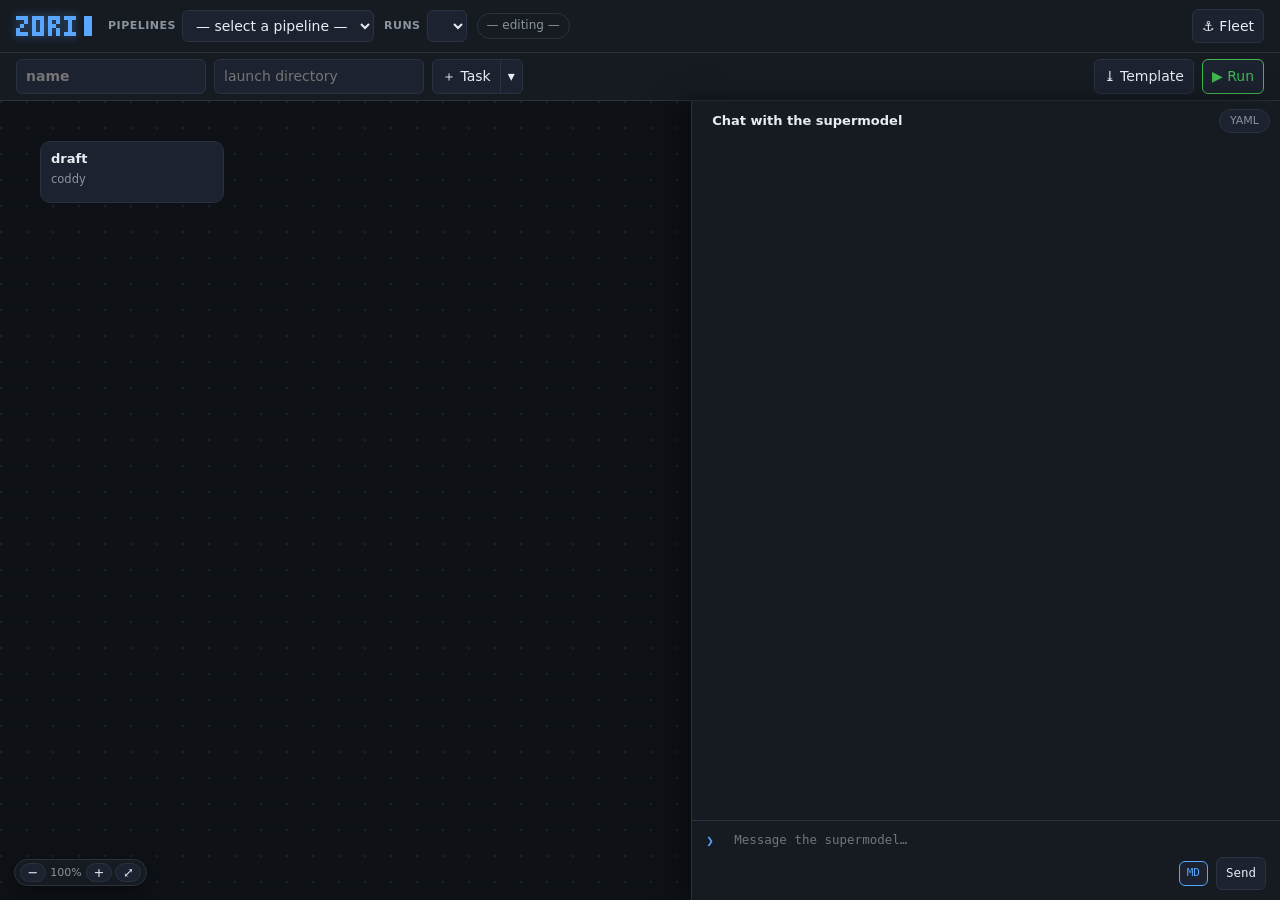
==== commit b8898760: "Zori 0.2.0: model fleet, personal harness store, English UI, watchdog hardening - Model fleet: multi" ====
--- a/web/index.html
+++ b/web/index.html
@@ -43,14 +43,14 @@
   #runsel { max-width: 260px; }
   #flowsel { max-width: 240px; }
   /* A labeled dropdown pair in the header: a tiny muted caption glued to its
-     select, so "Пайплайны" (pure config templates) and "Раны" (runs with their
+     select, so "Pipelines" (pure config templates) and "Runs" (runs with their
      results + chats) read as two distinct lists sitting side by side. */
   .pick { display: inline-flex; align-items: center; gap: 6px; }
   .pick > b { font-size: 11px; font-weight: 600; color: var(--muted);
     text-transform: uppercase; letter-spacing: .5px; white-space: nowrap; }
   #rerunstale { font-size: 12px; padding: 3px 9px; }
   #rerunstale[disabled] { display: none; }   /* run actions appear only with a run attached */
-  /* ＋ Задача/Промпт — split button with a two-option menu */
+  /* ＋ Task/Prompt — split button with a two-option menu */
   #addblk { position: relative; display: flex; }
   #addblk-main { border-top-right-radius: 0; border-bottom-right-radius: 0; }
   #addblk-caret { border-top-left-radius: 0; border-bottom-left-radius: 0; margin-left: -1px; padding: 6px 7px; }
@@ -133,7 +133,6 @@
   .bnode .bn-id { font-weight: 600; font-size: 13px; }
   .bnode .bn-sub { color: var(--muted); font-size: 11.5px; margin-top: 3px; }
   .bnode .bn-in { color: var(--muted); font-size: 11px; margin-top: 4px; max-height: 30px; overflow: hidden; white-space: pre-wrap; word-break: break-word; opacity: .85; }
-  .bnode .bn-chat { position: absolute; bottom: 6px; right: 8px; font-size: 11px; line-height: 1; opacity: .8; pointer-events: none; }
   /* Round action buttons on each block: ✕ deletes (top-right corner), ＋ grows
      a dependent block (right edge), ⧉ duplicates (bottom center). They sit on
      the border so they never cover the block's text, and only show on
@@ -177,8 +176,8 @@
   .tclose { padding: 2px 10px; font-size: 13px; color: var(--muted); }
   .bstatus { padding: 8px 14px; border-bottom: 1px solid var(--line); font-size: 12.5px; min-height: 33px; flex: 0 0 auto; }
   .ipane { flex: 1 1 auto; min-height: 0; }
-  /* collapsible config: название / harness / модель / зависимости (чекбоксы) /
-     директория — без шаблонов */
+  /* collapsible config: name / harness / model / dependencies (checkboxes) /
+     directory — no templates */
   #icfg { flex: 0 0 auto; max-height: 56%; overflow: auto; border-bottom: 1px solid var(--line); padding: 4px 14px 12px; }
   #icfg.hidden { display: none; }
   #icfg label { display: block; color: var(--muted); font-size: 11px; text-transform: uppercase; letter-spacing: .5px; margin-bottom: 3px; }
@@ -218,8 +217,8 @@
 
   /* ---- chat = ONE console -------------------------------------------------
      The whole panel below the config strip is a single terminal (owner's ask:
-     «вся панель — один единый чат, без доп границ, в стиле консоли, на всю
-     ширину, сообщения юзера подсвечены, вместо поля ввода — значок»).
+     "the whole panel is one continuous chat, no extra borders, console style, full
+     width, user messages highlighted, an icon in place of an input field").
      Messages are full-width flat lines, monospace; user lines carry the
      accent tint; the input is a bare ❯ mark in the gutter, no box. */
   #pane-chat { flex: 1 1 auto; min-height: 0; display: flex; flex-direction: column; overflow: hidden;
@@ -273,7 +272,7 @@
   .mdrop .mo .dflt { color: var(--muted); font-family: ui-sans-serif, system-ui, sans-serif; font-size: 10.5px; margin-left: 7px; }
   .mdrop .none { padding: 6px 9px; color: var(--muted); font-size: 12px; }
 
-  /* Чат pane — one console (styles live in the console block above); the
+  /* Chat pane — one console (styles live in the console block above); the
      composer is the input line: ❯ + borderless auto-growing textarea */
   .composer { flex: 0 0 auto; border-top: 1px solid var(--line); }
   .composer.hidden { display: none; }
@@ -328,8 +327,6 @@
   .turn .md hr { border: 0; border-top: 1px solid var(--line); margin: 8px 0; }
   #tm-md { font-size: 11px; padding: 3px 7px; }
   #tm-md[aria-pressed="true"] { border-color: var(--accent); color: var(--accent); }
-  #chat-empty { flex: 1 1 auto; display: flex; align-items: center; justify-content: center; text-align: center; padding: 24px; color: var(--muted); font-size: 12.5px; }
-  #chat-empty.hidden { display: none; }
   #tm-questions { flex: 0 0 auto; }
   #inbox { position:relative; color:var(--waiting); }
   #inbox summary { cursor:pointer; }
@@ -369,7 +366,24 @@
   .chat-top h3 { margin:0; font-size:16px; }
   .chat-choices button,#chat-models button { display:block; width:100%; margin-top:5px; padding:9px 12px; text-align:left; }
   #chat-models summary { cursor:pointer; padding:10px 4px; }
-  #inspector.model-chat :is(#icfg-toggle,#iyaml,#icfg,#bstatus,#tm-rerun) { display:none; }
+  /* the Fleet picker: same shape as the chat dialog, but Enter toggles a pick
+     instead of committing one — the dialog stays open until Save or Esc */
+  #fleet-dialog[open] { width:min(560px,90vw); max-height:84vh; display:flex; flex-direction:column; gap:8px; color:var(--fg); background:var(--panel); border:1px solid var(--line); border-radius:12px; padding:16px; }
+  #fleet-dialog::backdrop { background:rgba(3,6,12,.65); }
+  #fleet-dialog .fleet-head { display:flex; align-items:center; gap:10px; }
+  #fleet-dialog .fleet-head strong { margin:0; font-size:16px; }
+  #fleet-dialog .fleet-head .tclose { margin-left:auto; }
+  #fleet-sub { color:var(--muted); font-size:12px; }
+  #fleet-error { white-space:pre-wrap; overflow-wrap:anywhere; font-size:12px; margin:0; color:#e5484d; }
+  #fleet-groups { overflow:auto; min-height:120px; }
+  #fleet-groups summary { cursor:pointer; padding:10px 4px; display:flex; justify-content:space-between; align-items:baseline; }
+  #fleet-groups summary .fnote { color:var(--muted); font-size:11px; }
+  #fleet-groups button { display:block; width:100%; margin-top:5px; padding:9px 12px; text-align:left; }
+  #fleet-groups button.picked { border-color:var(--done); color:var(--done); }
+  #fleet-groups button.saved-only { font-style:italic; }
+  .fleet-foot { display:flex; align-items:center; gap:10px; margin-top:2px; }
+  .fleet-foot #fleet-count { color:var(--muted); font-size:12px; }
+  #inspector.model-chat :is(#icfg-toggle,#icfg,#bstatus,#tm-rerun,#ins-close) { display:none; }
   #model-chat-heading { flex:1; padding:5px 10px; font-size:13px; }
   #chat-error { white-space:pre-wrap; overflow-wrap:anywhere; font-size:12px; margin:6px 0; color:var(--muted); }
 </style>
@@ -381,41 +395,42 @@
     <span class="cur" aria-hidden="true"></span>
   </h1>
   <!-- Two distinct lists, side by side (owner's ask: split runs from
-       pipelines). «Пайплайны» = pure config templates saved to the flows dir —
-       open one to edit/rerun it, no results attached. «Раны» = actual launches
+       pipelines). "Pipelines" = pure config templates saved to the flows dir —
+       open one to edit/rerun it, no results attached. "Runs" = actual launches
        with their results and chats — attach the canvas to one to watch it live.
        The old single mix-selector (runs + chats crammed together) is gone; the
        flows list that used to hide inside the YAML pop-up lives here now. -->
-  <span class="pick" title="Пайплайн — сохранённый шаблон-конфиг без результатов. Открой, чтобы редактировать и запустить.">
-    <b>Пайплайны</b>
-    <select id="flowsel"><option value="">— выбрать пайплайн —</option></select>
+  <span class="pick" title="A pipeline is a saved config template without results. Open one to edit and run it.">
+    <b>Pipelines</b>
+    <select id="flowsel"><option value="">— select a pipeline —</option></select>
   </span>
-  <span class="pick" title="Ран — запуск пайплайна с его результатами и чатами. Прикрепи канву, чтобы смотреть живьём.">
-    <b>Раны</b>
-    <select id="runsel" title="Прикрепить канву к рану (его флоу загрузится сюда, блоки покажут живой статус)"></select>
+  <span class="pick" title="A run is a launched pipeline with its results and chats. Attach a canvas to watch it live.">
+    <b>Runs</b>
+    <select id="runsel" title="Attach the canvas to a run (its flow loads here, blocks show live status)"></select>
   </span>
   <span id="runstatus" class="pill">— editing —</span>
   <details id="inbox" hidden><summary aria-live="polite"></summary><div id="inbox-cards"></div></details>
   <div class="spacer"></div>
+  <button id="b-fleet" title="Your model fleet — pick the models you actually run. Enter toggles a pick, Save persists to ~/.zori/fleet.json; the planner proposes models from this fleet">⚓ Fleet<span id="fleet-n"></span></button>
   <button id="rerunstale" title="Re-run every stale node of the attached run" disabled>⟳ Rerun stale</button>
 </header>
 <!-- the current-pipeline strip (the editor's own row, under the logo bar):
      name + cwd, ＋ block, Save/Run. Run-attach controls (selector, status
      pill, rerun-stale) moved up next to the logo — functionality unchanged -->
 <div id="runbar">
-  <input id="bf-name" placeholder="название" spellcheck="false" title="Название флоу">
-  <input id="bf-cwd" placeholder="директория запуска" spellcheck="false" title="Дефолтная директория для запуска (cwd)">
+  <input id="bf-name" placeholder="name" spellcheck="false" title="Flow name">
+  <input id="bf-cwd" placeholder="launch directory" spellcheck="false" title="Default launch directory (cwd)">
   <div id="addblk">
-    <button id="addblk-main" title="Добавить блок выбранного типа">＋ Задача</button>
-    <button id="addblk-caret" title="Тип блока: Задача или Промпт">▾</button>
+    <button id="addblk-main" title="Add a block of the selected type">＋ Task</button>
+    <button id="addblk-caret" title="Block type: Task or Prompt">▾</button>
     <div id="addblk-menu" class="hidden">
-      <button data-kind="task"><b>Задача</b><span>блок с агентом — coddy, codex, opencode…</span></button>
-      <button data-kind="prompt"><b>Промпт</b><span>стартовый текст без процесса (harness prompt)</span></button>
+      <button data-kind="task"><b>Task</b><span>an agent block — coddy, codex, opencode…</span></button>
+      <button data-kind="prompt"><b>Prompt</b><span>starting text with no process (harness prompt)</span></button>
     </div>
   </div>
   <div class="spacer"></div>
-  <button id="b-save" title="Сохранить конфиг как чистый шаблон-пайплайн (в flows-директорию, без запуска)">⤓ Шаблон</button>
-  <button id="b-run" title="Сохранить и запустить сейчас" style="border-color:var(--done);color:var(--done)">▶ Run</button>
+  <button id="b-save" title="Save the config as a pure pipeline template (to the flows dir, no launch)">⤓ Template</button>
+  <button id="b-run" title="Save and run now" style="border-color:var(--done);color:var(--done)">▶ Run</button>
 </div>
 <main>
   <section id="build">
@@ -423,102 +438,120 @@
       <div id="bcanvas-wrap">
         <div id="bcanvas"><svg id="bedges"></svg></div>
         <div id="zoomer">
-          <button id="zoom-out" title="Уменьшить (колесо мыши тоже зумит)">−</button>
+          <button id="zoom-out" title="Zoom out (mouse wheel zooms too)">−</button>
           <span id="zoom-lvl">100%</span>
-          <button id="zoom-in" title="Увеличить (колесо мыши тоже зумит)">+</button>
-          <button id="zoom-fit" title="Вписать граф в экран">⤢</button>
+          <button id="zoom-in" title="Zoom in (mouse wheel zooms too)">+</button>
+          <button id="zoom-fit" title="Fit graph to screen">⤢</button>
         </div>
       </div>
       <aside id="inspector">
-        <div id="ins-handle" title="Потянуть, чтобы изменить ширину панели"></div>
+        <div id="ins-handle" title="Pull to resize the panel"></div>
         <div class="ihead">
-          <strong id="model-chat-heading" hidden>Чат с моделью</strong>
-          <button id="icfg-toggle" title="Настройки блока: название, harness, модель, зависимости, директория"><span class="arr" id="icfg-arrow">▸</span> <span id="icfg-sum">конфиг блока</span></button>
-          <button id="iyaml" title="Уровни и YAML флоу">YAML</button>
-          <button class="tclose" id="ins-close" title="Снять выделение (Esc)">✕</button>
+          <strong id="model-chat-heading" hidden>Chat with the supermodel</strong>
+          <button id="icfg-toggle" title="Block settings: name, harness, model, dependencies, directory"><span class="arr" id="icfg-arrow">▸</span> <span id="icfg-sum">block config</span></button>
+          <button id="iyaml" title="Levels and flow YAML">YAML</button>
+          <button class="tclose" id="ins-close" title="Deselect (Esc)">✕</button>
         </div>
         <div class="bstatus" id="bstatus"></div>
 
-        <!-- сворачиваемый конфиг блока: только название / harness / модель /
-             зависимости-чекбоксы / директория; без шаблонов -->
+        <!-- collapsible block config: name / harness / model /
+             dependency checkboxes / directory only; no templates -->
         <div class="icfg hidden" id="icfg">
           <div class="mrow">
-            <div><label>Название</label><input id="tm-id" placeholder="unique id" spellcheck="false"></div>
+            <div><label>Name</label><input id="tm-id" placeholder="unique id" spellcheck="false"></div>
             <div><label>Harness</label><select id="tm-harness"></select></div>
           </div>
           <div class="mrow full">
             <div id="tm-model-wrap"><label>Model</label>
               <div id="tm-model-row">
                 <input id="tm-model" placeholder="optional" spellcheck="false" autocomplete="off" style="flex:1;min-width:0">
-                <button id="tm-model-refresh" title="Обновить список моделей из CLI" style="padding:2px 8px">↻</button>
+                <button id="tm-model-refresh" title="Refresh the model list from the CLI" style="padding:2px 8px">↻</button>
                 <div id="tm-model-drop" class="mdrop hidden"></div>
               </div>
               <div id="tm-model-hint" style="font-size:11px;color:var(--muted);margin-top:3px;min-height:14px"></div>
             </div>
           </div>
           <div class="mrow full">
-            <div><label>Директория задачи</label>
-              <input id="tm-cwd" placeholder="/абсолютный/путь или от cwd zori" spellcheck="false" title="Своя рабочая директория для этой задачи; перекрывает flow cwd и workspace">
-              <div style="font-size:11px;color:var(--muted);margin-top:3px">пусто = изолированная tasks/&lt;id&gt;/work под раном</div>
+            <div><label>Task directory</label>
+              <input id="tm-cwd" placeholder="/absolute path or relative to zori's cwd" spellcheck="false" title="Its own working directory for this task; overrides flow cwd and workspace">
+              <div style="font-size:11px;color:var(--muted);margin-top:3px">empty = isolated tasks/&lt;id&gt;/work under the run</div>
             </div>
           </div>
           <details id="pc-out" class="cfgout">
-            <summary>Out — что должно получиться (добавляется к промпту)</summary>
-            <textarea id="tm-out" placeholder="что агент должен вернуть"></textarea>
+            <summary>Out — what the result should be (appended to the prompt)</summary>
+            <textarea id="tm-out" placeholder="what the agent should return"></textarea>
           </details>
-          <div class="deps"><label style="width:100%">Зависимости</label><div class="depbox" id="tm-deps"></div></div>
-          <div class="deps"><label style="width:100%">Скиллы <span style="font-weight:normal;color:var(--muted)">— готовые фрагменты промпта из хранилища</span></label><div class="depbox" id="tm-skills"></div></div>
-          <label class="opt"><input id="tm-optional" type="checkbox"> optional — сбой здесь не блокирует задачи ниже по графу</label>
+          <div class="deps"><label style="width:100%">Dependencies</label><div class="depbox" id="tm-deps"></div></div>
+          <div class="deps"><label style="width:100%">Skills <span style="font-weight:normal;color:var(--muted)">— ready-made prompt fragments from the library</span></label><div class="depbox" id="tm-skills"></div></div>
+          <label class="opt"><input id="tm-optional" type="checkbox"> optional — a failure here doesn't block tasks downstream in the graph</label>
           <div class="pfoot">
             <button id="tm-del" style="color:var(--failed);border-color:var(--failed)">Delete</button>
             <span class="err" id="tm-cfg-hint" style="flex:1"></span>
           </div>
         </div>
 
-        <!-- Чат-панель = ОДНА консоль: сообщения на всю ширину одним потоком,
-             ввод — строка с ❯ (до рана это стартовый промпт, после — steer) -->
+        <!-- Chat panel = ONE console: full-width messages in a single stream,
+             input is a line with ❯ (before the run it is the start prompt, after it — steer) -->
         <div class="ipane" id="pane-chat">
           <div class="cstream" id="cstream">
             <div class="cline head hidden" id="run-head"><span class="dot" id="tm-run-dot"></span><span id="tm-run-status"></span></div>
-            <div class="cline user hidden" id="start-line" title="Нажми — отредактировать стартовый промпт"></div>
+            <div class="cline user hidden" id="start-line" title="Click to edit the start prompt"></div>
             <div class="turns" id="tm-turns"></div>
             <div id="tm-questions"></div>
             <div id="tm-proposal"></div>
             <div id="chat-note" class="chat-note hidden"></div>
-            <div id="chat-empty">кликни блок на канве — его чат появится здесь</div>
           </div>
           <div class="composer hidden" id="composer">
             <div class="cin" id="cin">
               <span class="cmark">❯</span>
-              <!-- активное поле приезжает сюда из renderRunSection:
-                   #tm-in (стартовый промпт, рана нет) или #tm-msg (steer) -->
+              <textarea id="planner-msg" class="hidden" rows="1" aria-label="Message to the supermodel" placeholder="Message the supermodel…"></textarea>
+              <!-- the active field arrives here from renderRunSection:
+                   #tm-in (start prompt, no run) or #tm-msg (steer) -->
             </div>
             <div class="cacts" id="cacts">
               <span class="hint" id="tm-run-hint"></span>
-              <button id="tm-md" aria-pressed="true" title="Рендерить Markdown в ответах агента">MD</button>
-              <button id="tm-rerun" title="Перезапустить узел с текущими правками конфига/промпта">⟳ Rerun</button>
+              <button id="tm-md" aria-pressed="true" title="Render Markdown in agent replies">MD</button>
+              <button id="tm-rerun" title="Rerun the node with the current config/prompt edits">⟳ Rerun</button>
               <button id="tm-send">✉ Send &amp; steer</button>
             </div>
           </div>
-          <!-- поля-кочевники: JS ставит их то в композер, то в строку старта -->
-          <textarea id="tm-in" class="hidden" rows="1" placeholder="стартовый промпт — что должен сделать агент; работают ${'$'}{steps.<id>.output} и ${'$'}{inputs.key}"></textarea>
-          <textarea id="tm-msg" class="hidden" rows="1" placeholder="уточнение агенту — Enter отправить, Shift+Enter — новая строка"></textarea>
+          <!-- nomadic fields: JS moves them between the composer and the start line -->
+          <textarea id="tm-in" class="hidden" rows="1" placeholder="start prompt — what the agent should do; ${'$'}{steps.<id>.output} and ${'$'}{inputs.key} work"></textarea>
+          <textarea id="tm-msg" class="hidden" rows="1" placeholder="a note to the agent — Enter to send, Shift+Enter for a new line"></textarea>
         </div>
       </aside>
     </div>
   </section>
 
   <dialog id="chat-dialog" aria-labelledby="chat-title">
-    <div class="chat-top"><h3 id="chat-title"></h3><button id="chat-close" aria-label="Закрыть">✕</button></div>
+    <div class="chat-top"><h3 id="chat-title"></h3><button id="chat-close" aria-label="Close">✕</button></div>
     <div data-stage="mode" class="chat-choices">
-      <button id="choose-prompt">Стартовый промпт для следующих задач</button>
-      <button id="choose-chat">Чат с моделью</button>
-      <label title="Цепляет два встроенных скилла: zori-config (модель знает схему flow и вернёт валидный YAML-пайплайн) и zori-planner (дисциплина propose→confirm→run: только предлагает, не сохраняет и не запускает)" style="display:block;margin-top:10px;padding:2px 12px;font-size:12px;color:var(--muted);text-align:left">
-        <input type="checkbox" id="chat-planner" checked> Скиллы планировщика — схема zori + дисциплина propose→run (модель соберёт YAML и не запустит его сама)
-      </label>
+      <button id="choose-prompt">Start prompt for the next tasks</button>
+      <button id="choose-chat">Chat with the model</button>
     </div>
+    <label title="Hooks two built-in skills: zori-config (the model knows the flow schema and returns a valid YAML pipeline) and zori-planner (propose→confirm→run discipline: it only proposes — never saves or launches)" style="display:block;margin-top:10px;padding:2px 12px;font-size:12px;color:var(--muted);text-align:left">
+      <input type="checkbox" id="chat-planner" checked> Planner skills — zori schema + propose→run discipline (the model builds the YAML and never launches it itself)
+    </label>
     <div data-stage="models" id="chat-models" hidden></div>
     <div id="chat-error" role="status"></div>
+  </dialog>
+
+  <!-- The model fleet: multi-select across harnesses, saved to ~/.zori/fleet.json.
+       Unlike the chat picker (Enter = pick one and go), Enter here toggles a
+       pick and the dialog stays open; the planner brief prefers these models. -->
+  <dialog id="fleet-dialog" aria-labelledby="fleet-title">
+    <div class="fleet-head">
+      <strong id="fleet-title">Model fleet</strong>
+      <button class="tclose" id="fleet-close" aria-label="Close" title="Close (Esc) — unsaved toggles are lost">✕</button>
+    </div>
+    <div id="fleet-sub">Pick the models you actually run — expand a harness, <b>Enter toggles</b> a model, <b>Save</b> persists. Planner chats then propose <code>model:</code> from this fleet (task models stay free to type).</div>
+    <div id="fleet-error" role="status"></div>
+    <div id="fleet-groups"></div>
+    <div class="fleet-foot">
+      <span id="fleet-count">0 picked</span>
+      <div class="spacer"></div>
+      <button id="fleet-save">Save</button>
+    </div>
   </dialog>
 
   <!-- Flow inputs pop-up -->
@@ -534,15 +567,15 @@
     </div>
   </div>
 
-  <!-- YAML pop-up: уровни выполнения + YAML, который будет записан.
-       Здесь же вторичные операции флоу (открыть/новый/inputs) — шапка минимальна -->
+  <!-- YAML pop-up: execution levels + the YAML that will be written.
+       Secondary flow operations (open/new/inputs) live here too — the header stays minimal -->
   <div id="yamlmodal" class="modal hidden">
     <div class="mbox" style="width:680px">
       <h3>YAML</h3>
       <div class="ftools">
-        <select id="b-open" title="Открыть сохранённый флоу"><option value="">открыть…</option></select>
-        <button id="b-new" title="Начать с пустого флоу">Новый</button>
-        <button id="b-inputs" title="Inputs флоу — подстановки в промптах">Inputs</button>
+        <select id="b-open" title="Open a saved flow"><option value="">open…</option></select>
+        <button id="b-new" title="Start from an empty flow">New</button>
+        <button id="b-inputs" title="Flow inputs — substitutions in prompts">Inputs</button>
       </div>
       <div class="lvlchips" id="blevels"></div>
       <pre id="byaml">—</pre>
@@ -559,7 +592,13 @@
 const COL_W = 250, PAD = 30, GAP = 24;
 const state = { runs: [], runId: null, snap: null, es: null };
 const chat = { run: null, events: null, node: null, connected: false, error: '', sending: false,
-  request: 0, busy: false, blockDraft: '', drafts: new Map() };
+  request: 0, busy: false, drafts: new Map(),
+  // canvasBase: fallback merge base (the board at send time) for proposals
+  // stored by older builds — new proposals carry their own base (p.base);
+  // mergedHash: the proposal hash already laid on the canvas, so an SSE tick
+  // that only flips status never re-merges and undoes edits made after the
+  // first placement. Both reset when a chat is opened.
+  canvasBase: null, mergedHash: null };
 
 
 // ---- API -----------------------------------------------------------------
@@ -579,7 +618,7 @@
 //
 // Attaching a run (picking it in the header or ▶ Run) loads
 // that run's flow ONTO this canvas and paints its live status on the blocks:
-// a status dot, a per-block progress line, and — on the inspector's Чат tab
+// a status dot, a per-block progress line, and — on the inspector's Chat tab
 // of the selected block — the dialogue with steer/rerun. Editing is always
 // available; the overlay simply disappears when no run is attached, or for
 // blocks whose id the run does not know.
@@ -597,13 +636,13 @@
   for (const r of state.runs) {
     const o = document.createElement('option');
     o.value = r.run_id;
-    o.textContent = r.chat_title != null ? `Чат · ${r.chat_title}` : `${r.flow_name} · ${r.status} (${r.nodes})`;
+    o.textContent = r.chat_title != null ? `Chat · ${r.chat_title}` : `${r.flow_name} · ${r.status} (${r.nodes})`;
     sel.appendChild(o);
   }
   const alive = state.runId && state.runs.some(r => r.run_id === state.runId);
   sel.value = (keepSel && alive) ? state.runId : '';
   if (!alive) clearRun();
-  if (chat.run) sel.value = chat.run;
+  if (!state.runId && chat.run) sel.value = chat.run;
 }
 
 function clearRun() {
@@ -616,12 +655,16 @@
   renderRunSection();
 }
 
-async function selectRun(id) {
-  if (!id) { leaveChat(); clearRun(); return; }
+async function selectRun(id, planner = null) {
+  if (!id) { leaveChat(); clearRun(); deselect(); return; }
   if (state.runs.some(r => r.run_id === id && r.chat_title != null)) {
+    if (state.runId && chat.run !== id) detachFromRun();
     openChat(id); return;
   }
-  leaveChat();
+  planner ||= sessionStorage.getItem('zori-planner:' + id)
+    || state.runs.find(r => r.launched_run === id)?.run_id;
+  if (chat.run !== planner) leaveChat();
+  deselect();
   if (state.es) state.es.close();
   sessionStorage.setItem('zori-attached-run', id);
   state.runId = id;
@@ -632,6 +675,10 @@
     await loadRunFlow(snap);    // lays the run's flow out on this canvas
   } catch (e) { note('run load failed: ' + e.message); }
   if (state.runId !== id) return;
+  planner ||= spec.current.tasks.find(t => t.chat)?.chat;
+  if (planner && planner !== chat.run && state.runs.some(r => r.run_id === planner)) openChat(planner);
+  if (planner) sessionStorage.setItem('zori-planner:' + id, planner);
+  $('#runsel').value = id;
   updatePill();
   overlayRun();
   renderRunSection();
@@ -672,7 +719,7 @@
     };
     // Fallback topology only — its empty prompts must never ride on a rerun.
     spec.fromRunFile = false;
-    note('файл flow не открылся — показаны узлы из рана');
+    note('flow file didn\'t open — showing nodes from the run');
   }
   spec.levels = snap.levels || null;
   spec.error = null; spec.yaml = ''; spec.warnings = [];
@@ -724,21 +771,30 @@
     const form = document.createElement('form');
     form.className = 'question'; form.dataset.key = key;
     const label = document.createElement('small');
-    label.textContent = n.id + (q.inline ? ' · вопрос по ходу работы' : ' · вопрос оператора');
+    label.textContent = n.id + (q.inline ? ' · question during work' : ' · operator question');
     const title = document.createElement('strong'); title.textContent = q.text;
     form.append(label, title);
     const input = document.createElement('input');
-    input.placeholder = 'Свой ответ'; input.setAttribute('aria-label', q.text);
+    input.placeholder = 'Your answer'; input.setAttribute('aria-label', q.text);
     const feedback = document.createElement('div');
     feedback.setAttribute('role', 'status');
     async function send(text) {
       if (form.dataset.sending || !text.trim() || currentRun() !== run) return;
       form.dataset.sending = '1';
       try {
-        await post('/api/runs/' + encodeURIComponent(run) + '/answer', {
-          node: n.id, question_id: q.id, text
-        });
-        feedback.textContent = 'Ответ принят';
+        // A chat answer is a new agent turn, so the board the operator sees now
+        // becomes both the three-way-merge base and the graph the planner
+        // reasons from — same contract as sendChat, so a hand-edit made while
+        // the agent was asking its question still reaches the next proposal.
+        // Only the chat node carries it; other nodes' answers stay byte-for-byte.
+        const body = { node: n.id, question_id: q.id, text };
+        if (!editTask && run === chat.run) {
+          const graph = specForServer();
+          chat.canvasBase = JSON.parse(JSON.stringify(graph));
+          body.graph = graph;
+        }
+        await post('/api/runs/' + encodeURIComponent(run) + '/answer', body);
+        feedback.textContent = 'Answer accepted';
       } catch (e) {
         delete form.dataset.sending;
         feedback.textContent = e.message;
@@ -750,7 +806,7 @@
       button.onclick = () => send(choice); form.append(button);
     }
     const submit = document.createElement('button');
-    submit.type = 'submit'; submit.textContent = 'Ответить';
+    submit.type = 'submit'; submit.textContent = 'Answer';
     form.append(input, submit, feedback);
     form.onsubmit = e => { e.preventDefault(); send(input.value.trim()); };
     box.append(form);
@@ -797,7 +853,7 @@
   card.textContent = '';
   const head = document.createElement('div'); head.className = 'p-head';
   const title = document.createElement('span'); title.className = 'p-title';
-  title.textContent = 'Предложение пайплайна';
+  title.textContent = 'Pipeline proposal';
   const badge = document.createElement('span'); badge.className = 'p-badge';
   head.append(title, badge);
   card.append(head);
@@ -811,12 +867,12 @@
   }
   if (p.warnings && p.warnings.length) {
     const w = document.createElement('div'); w.className = 'p-warn';
-    w.textContent = 'нужны значения при запуске: ' + p.warnings.join(', ');
+    w.textContent = 'values needed at launch: ' + p.warnings.join(', ');
     card.append(w);
   }
   if (p.levels && p.levels.length) {
     const lv = document.createElement('div'); lv.className = 'p-lv';
-    lv.textContent = 'уровни: ' + p.levels.map(l => l.join(' + ')).join(' → ');
+    lv.textContent = 'levels: ' + p.levels.map(l => l.join(' + ')).join(' → ');
     card.append(lv);
   }
   const actions = document.createElement('div'); actions.className = 'p-actions';
@@ -832,7 +888,7 @@
   actions.textContent = '';
   const st = p.status || 'proposed';
   if (st === 'proposed' && p.valid) {
-    card.classList.add('ok'); badge.textContent = 'готов к запуску';
+    card.classList.add('ok'); badge.textContent = 'ready to run';
     // One small input per ${inputs.k} key the graph reads but doesn't declare
     // (the server's warning list), so the operator can supply them at click.
     const fields = {};
@@ -843,21 +899,26 @@
       actions.append(small, inp); fields[k] = inp;
     }
     const runBtn = document.createElement('button');
-    runBtn.type = 'button'; runBtn.textContent = '▶ Запустить';
+    runBtn.type = 'button'; runBtn.textContent = '▶ Run';
     const note = document.createElement('span'); note.className = 'p-note'; note.setAttribute('role', 'status');
     runBtn.onclick = async () => {
       if (card.dataset.sending) return;
       const inputs = {};
       for (const k in fields) { const v = fields[k].value.trim(); if (v) inputs[k] = v; }
-      card.dataset.sending = '1'; runBtn.disabled = true; note.textContent = 'запускаю…';
+      card.dataset.sending = '1'; runBtn.disabled = true; note.textContent = 'launching…';
       try {
+        // Launch the board in front of the operator, not the YAML the agent
+        // first wrote: they may have dragged a node, switched a model or wired
+        // a dependency by hand since the proposal landed. The server validates
+        // this copy like a canvas ▶ Run and boots it; the hash guard above still
+        // pins the launch to the proposal they confirmed.
         const res = await post('/api/runs/' + encodeURIComponent(run) + '/run-proposal',
-          { node: n.id, hash: p.hash, inputs });
+          { node: n.id, hash: p.hash, inputs, flow: specForServer() });
         note.textContent = '';
         if (res && res.run_id) {
           const link = document.createElement('button');
-          link.type = 'button'; link.textContent = 'открыть ран →';
-          link.onclick = () => selectRun(res.run_id);
+          link.type = 'button'; link.textContent = 'open run →';
+          link.onclick = () => selectRun(res.run_id, run);
           actions.append(link);
         }
       } catch (e) {
@@ -865,7 +926,7 @@
       }
     };
     const rej = document.createElement('button');
-    rej.type = 'button'; rej.textContent = 'Отклонить';
+    rej.type = 'button'; rej.textContent = 'Reject';
     rej.onclick = async () => {
       if (card.dataset.sending) return;
       card.dataset.sending = '1';
@@ -874,20 +935,20 @@
     };
     actions.append(runBtn, rej, note);
   } else if (st === 'proposed') {
-    card.classList.add('bad'); badge.textContent = 'не прошло проверку';
+    card.classList.add('bad'); badge.textContent = 'failed validation';
     const note = document.createElement('span'); note.className = 'p-note';
-    note.textContent = 'zori просит модель исправить';
+    note.textContent = 'zori asks the model to fix it';
     actions.append(note);
   } else if (st === 'launched') {
-    card.classList.add('done'); badge.textContent = 'запущено';
+    card.classList.add('done'); badge.textContent = 'launched';
     if (p.run_id) {
       const link = document.createElement('button');
-      link.type = 'button'; link.textContent = 'открыть ран →';
-      link.onclick = () => selectRun(p.run_id);
+      link.type = 'button'; link.textContent = 'open run →';
+      link.onclick = () => selectRun(p.run_id, run);
       actions.append(link);
     }
   } else { // rejected
-    card.classList.add('rejected'); badge.textContent = 'отклонено';
+    card.classList.add('rejected'); badge.textContent = 'rejected';
   }
 }
 
@@ -897,7 +958,7 @@
   const waiting = nodes.reduce((sum, n) => sum + (n.questions || []).filter(q => !q.closed && q.answer == null).length, 0);
   questionCards($('#inbox-cards'), nodes);
   $('#inbox').hidden = waiting === 0;
-  $('#inbox summary').textContent = 'Вопросы · ' + waiting;
+  $('#inbox summary').textContent = 'Questions · ' + waiting;
   if (!state.snap) { rs.textContent = '— editing —'; rs.style.color = 'var(--muted)'; }
   else {
     rs.textContent = state.snap.status;
@@ -951,18 +1012,19 @@
   // composer (#tm-msg). The two textareas are nomads: renderRunSection moves
   // them between the composer slot and the start line; their listeners and
   // values live on the elements, so nothing is lost in the move.
-  const empty = $('#chat-empty'), noteEl = $('#chat-note');
+  const noteEl = $('#chat-note');
   const head = $('#run-head'), startLine = $('#start-line');
   const composer = $('#composer'), cin = $('#cin'), cacts = $('#cacts');
-  const tin = $('#tm-in'), tmsg = $('#tm-msg');
+  const inChat = !editTask;
+  const tin = $('#tm-in'), tmsg = inChat ? $('#planner-msg') : $('#tm-msg');
+  $('#planner-msg').classList.toggle('hidden', !inChat);
+  if (inChat) $('#tm-msg').classList.add('hidden');
   const stream = $('#cstream');
-  const inChat = !!chat.run;
   $('#inspector').classList.toggle('model-chat', inChat);
   $('#model-chat-heading').hidden = !inChat;
-  $('#ins-close').title = inChat ? 'Вернуться к графу (Esc)' : 'Снять выделение (Esc)';
   const n = inChat ? chat.node : state.snap?.nodes?.[editTask?.id?.trim()];
-  questionCards($('#tm-questions'), n ? [n] : [], () => chat.run || state.runId);
-  proposalCards($('#tm-proposal'), n ? [n] : [], () => chat.run || state.runId);
+  questionCards($('#tm-questions'), n ? [n] : [], () => !editTask ? chat.run : state.runId);
+  proposalCards($('#tm-proposal'), n ? [n] : [], () => !editTask ? chat.run : state.runId);
   if (!n) $('#tm-turns').replaceChildren();
   noteEl.classList.add('hidden');
   head.classList.add('hidden');
@@ -970,17 +1032,18 @@
   // textarea through SSE re-renders (only its own blur/Esc re-renders it away).
   const editingStart = startLine.contains(tin);
   if (!editingStart) startLine.classList.add('hidden');
-  if (!editTask && !inChat) {
-    empty.classList.remove('hidden');
-    empty.textContent = 'кликни блок на канве — его чат появится здесь';
-    composer.classList.add('hidden');
-    $('#icfg-sum').textContent = 'конфиг блока';
-    $('#icfg-toggle').disabled = true;
+  $('#icfg-toggle').disabled = inChat;
+  composer.classList.remove('hidden');
+  if (inChat && !n) {
+    tin.classList.add('hidden');
+    cacts.classList.remove('hidden');
+    tmsg.disabled = false;
+    tmsg.placeholder = 'Message the supermodel…';
+    $('#tm-send').textContent = 'Send';
+    $('#tm-send').disabled = false;
+    $('#tm-run-hint').textContent = '';
     return;
   }
-  $('#icfg-toggle').disabled = false;
-  empty.classList.add('hidden');
-  composer.classList.remove('hidden');
   if (!n) {
     // Authoring: nothing to talk to yet — the console input is the start
     // prompt itself; the stream carries only the note about why.
@@ -991,8 +1054,8 @@
     autogrow(tin, 220);
     noteEl.classList.remove('hidden');
     noteEl.textContent = state.snap
-      ? 'в прикреплённом ране нет узла «' + ((editTask.id || '').trim() || 'без id') + '» — чат доступен для блоков этого рана'
-      : 'Enter — выбрать стартовый промпт или чат · Shift+Enter — новая строка';
+      ? 'the attached run has no node "' + ((editTask.id || '').trim() || 'no id') + '" — chat is available for blocks of this run'
+      : 'Enter — pick the start prompt or chat · Shift+Enter — new line';
     return;
   }
   // Live chat: input = steer/answer composer.
@@ -1013,7 +1076,7 @@
     const mark = document.createElement('span'); mark.className = 'cmark'; mark.textContent = '❯';
     const body = document.createElement('div'); body.className = 'cbody';
     const txt = (editTask.in || '').trim();
-    body.textContent = txt || 'стартовый промпт пуст — нажми, чтобы задать';
+    body.textContent = txt || 'start prompt is empty — click to set it';
     if (!txt) body.classList.add('dim');
     startLine.append(mark, body);
     startLine.classList.remove('hidden');
@@ -1025,7 +1088,7 @@
   const turnsBox = $('#tm-turns');
   turnsBox.innerHTML = '';
   const turns = n.turns || [];
-  if (!turns.length) turnsBox.innerHTML = '<div class="hint" style="padding:2px 0 2px 42px">диалога пока нет</div>';
+  if (!turns.length) turnsBox.innerHTML = '<div class="hint" style="padding:2px 0 2px 42px">no dialogue yet</div>';
   for (const t of turns) {
     const d = document.createElement('div');
     const isAgent = t.role === 'agent';
@@ -1036,15 +1099,15 @@
     // as recorded (MD off shows the raw text too)
     const body = (isAgent && mdOn && t.text)
       ? MD.render(t.text)
-      : '<div>' + escapeHtml(t.text || '(без текста)') + '</div>';
-    d.innerHTML = `<div class="who">${isAgent ? escapeHtml(n.harness) : isSystem ? 'zori' : 'вы'}</div>` + body;
+      : '<div>' + escapeHtml(t.text || '(no text)') + '</div>';
+    d.innerHTML = `<div class="who">${isAgent ? escapeHtml(n.harness) : isSystem ? 'zori' : 'you'}</div>` + body;
     turnsBox.appendChild(d);
   }
   for (const q of n.questions || []) {
     if (!q.closed && q.answer == null) continue;
     const item = document.createElement('div');
     item.className = 'turn system';
-    item.textContent = q.text + '\n' + (q.answer == null ? 'Вопрос закрыт без ответа' : 'Ваш ответ: ' + q.answer);
+    item.textContent = q.text + '\n' + (q.answer == null ? 'Question closed without an answer' : 'Your answer: ' + q.answer);
     turnsBox.append(item);
   }
   if (stick) stream.scrollTop = stream.scrollHeight;
@@ -1056,34 +1119,41 @@
   // config, try again), Skipped becomes reachable once its deps are done.
   const canRerun = ['done', 'stale', 'failed', 'skipped'].includes(n.status);
   $('#tm-send').disabled = !canSteer || (inChat && (!chat.connected || chat.sending));
-  $('#tm-send').textContent = canAnswer ? '✉ Ответить' : inChat ? 'Отправить' : '✉ Send & steer';
+  $('#tm-send').textContent = canAnswer ? '✉ Answer' : inChat ? 'Send' : '✉ Send & steer';
   $('#tm-rerun').disabled = !canRerun;
-  $('#tm-msg').disabled = !inChat && !canSteer;
-  $('#tm-msg').placeholder = canAnswer ? 'ответь на вопрос модели…' : inChat ? 'Сообщение модели' : 'сообщение модели (steer)';
+  tmsg.disabled = !inChat && !canSteer;
+  tmsg.placeholder = canAnswer ? 'answer the model\'s question…' : inChat ? 'Message the model' : 'message the model (steer)';
   $('#tm-run-hint').style.color = '';   // a sticky red rerun error clears on re-render
   if (inChat) {
     $('#tm-run-hint').textContent = chat.error || ({
-      pending:'Подключение…', running:'Модель отвечает…', waiting:'Модель ждёт ответа',
-      failed:n.stderr || 'Ошибка запуска', stale:'Сессия прервана',
+      pending:'Connecting…', running:'Model is answering…', waiting:'Model awaits an answer',
+      failed:n.stderr || 'Launch failed', stale:'Session interrupted',
     })[n.status] || '';
     return;
   }
-  $('#tm-run-hint').textContent = n.status === 'waiting' && !canAnswer ? 'ожидаем ответы на вопросы' : canAnswer ? 'модель ждёт ответа — напиши его ниже, узел продолжится в той же сессии' :
+  $('#tm-run-hint').textContent = n.status === 'waiting' && !canAnswer ? 'waiting for answers to questions' : canAnswer ? 'the model awaits an answer — write it below, the node continues in the same session' :
     canSteer ? '' :
-    (n.status === 'running' ? 'выполняется — steer станет доступен по завершении'
-     : n.status === 'failed' ? 'узел упал — исправь конфиг/промпт и нажми ⟳ Rerun (перезапустит с правками)'
-     : n.status === 'skipped' ? 'узел был пропущен (зависимость не завершилась) — ⟳ Rerun запустит его'
-     : n.session ? 'из этого состояния steer недоступен' : 'сессия для возврата не записана');
+    (n.status === 'running' ? 'running — steer becomes available once it finishes'
+     : n.status === 'failed' ? 'node failed — fix the config/prompt and hit ⟳ Rerun (restarts with your edits)'
+     : n.status === 'skipped' ? 'node was skipped (a dependency didn\'t finish) — ⟳ Rerun will launch it'
+     : n.session ? 'steer isn\'t available from this state' : 'no session recorded to return to');
 }
 
 // ---- run actions ---------------------------------------------------------
 async function steerNode() {
-  if (chat.run) return sendChat();
-  if (!editTask) return;
+  if (!editTask) {
+    if (chat.run) return sendChat();
+    if ($('#planner-msg').value.trim() && !chatDialog.open) {
+      chatDialog.showModal();
+      chooseModel();
+    }
+    return;
+  }
   // F08: with no attached run (New/Open detach fully) steering is impossible —
   // never fall back to a leftover runId.
-  if (!state.runId) { note('ран не прикреплён — steer недоступен'); return; }
+  if (!state.runId) { note('no run attached — steer unavailable'); return; }
   const id = (editTask.id || '').trim();
+  const task = editTask;
   const text = $('#tm-msg').value.trim();
   if (!id || !text) return;
   $('#tm-msg').value = '';
@@ -1095,18 +1165,22 @@
   try {
     const snap = await post(`/api/runs/${encodeURIComponent(state.runId)}/${ep}`, { node: id, text });
     state.snap = snap; overlayRun(); renderRunSection();
-  } catch (e) { $('#tm-msg').value = text; note(ep + ' failed: ' + e.message); }
+  } catch (e) {
+    if (editTask === task && !$('#tm-msg').value) $('#tm-msg').value = text;
+    else if (!nodeDrafts.get(task)) nodeDrafts.set(task, text);
+    note(ep + ' failed: ' + e.message);
+  }
 }
 
 // Re-run a node from scratch. When the canvas mirror came from the attached
 // run's own flow file, the current block config rides along ("rerun with
-// fix"): a typo'd model corrected in Конфиг is what actually re-runs. The
+// fix"): a typo'd model corrected in Config is what actually re-runs. The
 // server re-validates (id/deps must match) before applying, so a mirror that
 // drifted topologically is rejected with a clear error instead of silently
 // running something else.
 // Build a rerun body for one node: its id, plus the block's current canvas
 // spec when the canvas mirrors the attached run's flow file — so a fix made
-// in Конфиг rides along ("rerun with fix"), exactly as the inspector does.
+// in Config rides along ("rerun with fix"), exactly as the inspector does.
 function rerunBodyFor(id) {
   const body = { node: id };
   const mirrorTask = nodeById(id);
@@ -1125,7 +1199,7 @@
     state.snap = snap; overlayRun(); renderRunSection();
   } catch (e) {
     const hint = $('#tm-run-hint');
-    if (hint) { hint.textContent = '⟳ не вышло: ' + e.message; hint.style.color = 'var(--failed)'; }
+    if (hint) { hint.textContent = '⟳ failed: ' + e.message; hint.style.color = 'var(--failed)'; }
     note('rerun failed: ' + e.message);
     throw e;
   }
@@ -1134,7 +1208,7 @@
 async function rerunNode() {
   if (!editTask) return;
   // F08: rerun needs the attached run; after New/Open there is none until ▶ Run.
-  if (!state.runId) { note('ран не прикреплён — rerun недоступен'); return; }
+  if (!state.runId) { note('no run attached — rerun unavailable'); return; }
   const id = (editTask.id || '').trim();
   if (!id) return;
   try { await rerunAttached(id); } catch (e) { /* already reported */ }
@@ -1154,7 +1228,7 @@
 //     only this node plus everything it transitively depends on.
 async function runNode(t) {
   const id = (t.id || '').trim();
-  if (!id) { note('сначала дай блоку имя'); return; }
+  if (!id) { note('name the block first'); return; }
   const node = (state.runId && state.snap) ? (state.snap.nodes || {})[id] : null;
   if (node) {
     if (['done', 'stale', 'failed', 'skipped'].includes(node.status)) {
@@ -1163,9 +1237,9 @@
     }
     // pending/running/waiting: the driver owns this node mid-flight — don't
     // double-drive it. The button is also disabled for these in overlayRun.
-    note(node.status === 'running' ? 'узел выполняется — дождись завершения'
-      : node.status === 'waiting' ? 'узел ждёт ответа — ответь в чате блока'
-      : 'узел уже в очереди этого рана');
+    note(node.status === 'running' ? 'node is running — wait for it to finish'
+      : node.status === 'waiting' ? 'node awaits an answer — reply in the block\'s chat'
+      : 'node is already queued for this run');
     return;
   }
   await focusBoot(id);
@@ -1176,15 +1250,15 @@
 // like Save → ▶ Run, but with `focus` so only the closure executes.
 async function focusBoot(id) {
   const flow = specForServer();
-  if (!flow.tasks.some(x => (x.id || '').trim() === id)) { note('узел не сохранён — дай ему имя'); return; }
+  if (!flow.tasks.some(x => (x.id || '').trim() === id)) { note('node not saved — name it first'); return; }
   const gate = inputGateError();
   if (gate) { spec.error = gate; spec.pending = false; renderPreview(); return; }
   try {
     const res = await post('/api/flows/boot', { flow, focus: id });
-    note('запущен фокус на «' + id + '» → ' + res.path);
+    note('launched focused on "' + id + '" → ' + res.path);
     await loadSavedList();
     await loadRuns(true);
-    if (res.run_id) { $('#runsel').value = res.run_id; await selectRun(res.run_id); }
+    if (res.run_id) { $('#runsel').value = res.run_id; await selectRun(res.run_id, chat.run); }
   } catch (e) {
     spec.error = e.message; spec.pending = false; renderPreview();
     note('focus run failed: ' + e.message);
@@ -1627,6 +1701,7 @@
 // it.
 let selId = null;
 let editTask = null;
+const nodeDrafts = new WeakMap();
 let editEl = null;
 let editIndex = -1;
 const NODE_W = 184;
@@ -1767,18 +1842,6 @@
   openEditor(t);
 }
 
-// A block that carries a supermodel chat is marked with a 💬, so the operator
-// sees at a glance which node holds a live dialogue (clicking it reopens it).
-function setChatBadge(el, has) {
-  let b = el.querySelector('.bn-chat');
-  if (has && !b) {
-    b = document.createElement('span');
-    b.className = 'bn-chat'; b.textContent = '💬';
-    b.title = 'У этого блока есть чат с надмоделью — кликни по блоку, чтобы открыть';
-    el.appendChild(b);
-  } else if (!has && b) b.remove();
-}
-
 function nodeEl(t, i) {
   const el = document.createElement('div');
   const id = (t.id || '').trim();
@@ -1790,14 +1853,13 @@
   const modelBit = t.model ? ' · ' + escapeHtml(t.model) : '';
   const preview = (t.in || '').trim().replace(/\s+/g, ' ');
   el.innerHTML =
-    `<div class="bn-id">${escapeHtml(id || 'новый блок')}</div>` +
+    `<div class="bn-id">${escapeHtml(id || 'new block')}</div>` +
     `<div class="bn-sub">${escapeHtml(t.harness || '')}${modelBit}</div>` +
     (preview ? `<div class="bn-in">${escapeHtml(preview.slice(0, 90))}</div>` : '') +
-    `<button class="bn-act bn-run" data-act="run" title="Запустить / перезапустить этот блок (и его зависимости)" aria-label="Запустить блок">▶</button>` +
-    `<button class="bn-act bn-del" data-act="del" title="Удалить блок" aria-label="Удалить блок">✕</button>` +
-    `<button class="bn-act bn-add" data-act="dep" title="Добавить блок, зависимый от этого" aria-label="Добавить зависимый блок">＋</button>` +
-    `<button class="bn-act bn-dup" data-act="dup" title="Дублировать блок (тот же stage)" aria-label="Дублировать блок">⧉</button>`;
-  setChatBadge(el, !!t.chat);   // 💬 marks a block that carries its own dialogue
+    `<button class="bn-act bn-run" data-act="run" title="Run / rerun this block (and its dependencies)" aria-label="Run block">▶</button>` +
+    `<button class="bn-act bn-del" data-act="del" title="Delete block" aria-label="Delete block">✕</button>` +
+    `<button class="bn-act bn-add" data-act="dep" title="Add a block that depends on this one" aria-label="Add dependent block">＋</button>` +
+    `<button class="bn-act bn-dup" data-act="dup" title="Duplicate block (same stage)" aria-label="Duplicate block">⧉</button>`;
   // action buttons must not trigger the drag-or-click handler; a plain
   // click on the block itself opens its chat (prompt card + dialogue)
   for (const b of el.querySelectorAll('.bn-act')) {
@@ -1847,11 +1909,7 @@
     down = null;
     el.classList.remove('dragging');
     if (wasDrag) { spec.dirty = true; validateSoon(300); }   // persist the new layout
-    // A plain click opens the block: its own supermodel chat if it carries one
-    // (openEditor reopens the dialogue bound to it), else its config. Navigating
-    // is safe now — a chat is bound to its node, so leaving it only detaches it;
-    // clicking that node again brings the same dialogue back with its transcript.
-    else { selectTask(t.id); openEditor(t); }
+    else openEditor(t);
   };
   el.addEventListener('pointerup', finish);
   el.addEventListener('pointercancel', () => { down = null; el.classList.remove('dragging'); });
@@ -1893,7 +1951,7 @@
     if (o.depends_on) o.depends_on = o.depends_on.filter(d => d !== id);
   // If the deleted block was open in the inspector, drop the selection (the
   // panel returns to its empty-chat resting state) and collapse the config.
-  if (editTask === t) { editTask = null; editIndex = -1; editEl = null; renderRunSection(); setCfg(false); }
+  if (editTask === t) deselect();
   if (selId === id) selId = null;
   renderBuilder();
 }
@@ -1992,17 +2050,17 @@
   const st = $('#bstatus');
   if (spec.pending) {
     // Never show a stale "✓ valid" while the authoritative check is in flight.
-    st.innerHTML = `<span style="color:var(--muted)">… проверяю${spec.error ? ' (последняя ошибка: ' + escapeHtml(spec.error) + ')' : ''}</span>`;
+    st.innerHTML = `<span style="color:var(--muted)">… checking${spec.error ? ' (last error: ' + escapeHtml(spec.error) + ')' : ''}</span>`;
   } else if (spec.error) { st.innerHTML = `<span class="err">✗ ${escapeHtml(spec.error)}</span>`; }
   else if (spec.yaml) {
     st.innerHTML = `<span class="ok-line">✓ valid — ${spec.current.tasks.length} task(s), ${(spec.levels || []).length} level(s)</span>`;
     // Yellow, not red: legal when the value is passed via --input at run time,
     // fatal if it never arrives — boot then refuses and repeats these keys.
     if ((spec.warnings || []).length) {
-      st.innerHTML += ` <span style="color:#b8860b">⚠ нет значений для ${spec.warnings.map(w => '${inputs.' + escapeHtml(w) + '}').join(', ')} — заполни Inputs или запусти с --input</span>`;
+      st.innerHTML += ` <span style="color:#b8860b">⚠ no values for ${spec.warnings.map(w => '${inputs.' + escapeHtml(w) + '}').join(', ')} — fill in Inputs or launch with --input</span>`;
     }
   }
-  else { st.innerHTML = '<span style="color:var(--muted)">собери конвейер…</span>'; }
+  else { st.innerHTML = '<span style="color:var(--muted)">build the pipeline…</span>'; }
   $('#byaml').textContent = spec.yaml || '—';
 }
 
@@ -2035,7 +2093,7 @@
 function inputGateError() {
   const bad = parseInputs.bad || [];
   return bad.length
-    ? 'Inputs: строки не распознаны (формат key=value): ' + bad.join(' │ ')
+    ? 'Inputs: lines not recognized (key=value format): ' + bad.join(' │ ')
     : null;
 }
 function validateSoon(ms) {
@@ -2073,10 +2131,10 @@
   if (gate) { spec.error = gate; spec.pending = false; renderPreview(); return; }
   try {
     const res = await post('/api/flows/boot', { flow });
-    note('запущено ' + res.path);
+    note('launched ' + res.path);
     await loadSavedList();
     await loadRuns(true);
-    if (res.run_id) { $('#runsel').value = res.run_id; await selectRun(res.run_id); }
+    if (res.run_id) { $('#runsel').value = res.run_id; await selectRun(res.run_id, chat.run); }
   } catch (e) {
     // Keep the server's refusal in the status bar, not just the 4s note: this
     // is where a missing ${inputs.k} surfaces, and its wording names the keys.
@@ -2086,14 +2144,14 @@
 }
 
 async function loadSavedList() {
-  // One source (/api/flows) feeds both the header «Пайплайны» dropdown and the
-  // YAML pop-up's «открыть…» — the header list is the primary way to open a
+  // One source (/api/flows) feeds both the header "Pipelines" dropdown and the
+  // YAML pop-up's "open…" — the header list is the primary way to open a
   // pure template; the pop-up keeps its copy so the modal still stands alone.
   try {
     const flows = await api('/api/flows');
     const opts = flows.map(f => ({ value: f.path, text: f.name }));
-    for (const [sel, none] of [[$('#flowsel'), '— выбрать пайплайн —'],
-                               [$('#b-open'), 'открыть…']]) {
+    for (const [sel, none] of [[$('#flowsel'), '— select a pipeline —'],
+                               [$('#b-open'), 'open…']]) {
       if (!sel) continue;
       const keep = sel.value;
       sel.innerHTML = '';
@@ -2119,6 +2177,7 @@
   sessionStorage.removeItem('zori-attached-run');
   state.runId = null; state.snap = null;
   lastLoadedRun = null;
+  leaveChat();
   spec.fromRunFile = false;
   selId = null;
   deselect();
@@ -2137,6 +2196,8 @@
     // its id.
     detachFromRun();
     spec.current = normaliseFlow(flow);
+    const planner = spec.current.tasks.find(t => t.chat)?.chat;
+    if (planner && state.runs.some(r => r.run_id === planner)) openChat(planner);
     // Not (necessarily) the attached run's file — reruns stay spec-less.
     spec.fromRunFile = false;
     spec.levels = null; spec.error = null; spec.yaml = ''; spec.warnings = [];
@@ -2170,7 +2231,93 @@
   return s;
 }
 
-// ---- model catalogs + deps chips (Конфиг tab) -----------------------------
+// Deep, order-insensitive equality for spec values (objects, arrays, scalars).
+// Used by the proposal merge to tell "the operator changed this field since the
+// last turn" from "it is still what the agent was shown". Key order in `args` /
+// `env` must not read as a change, so objects compare by their sorted keys.
+function sameVal(a, b) {
+  if (a === b) return true;
+  if (a === null || b === null || typeof a !== 'object' || typeof b !== 'object') return false;
+  if (Array.isArray(a) !== Array.isArray(b)) return false;
+  if (Array.isArray(a)) {
+    if (a.length !== b.length) return false;
+    for (let i = 0; i < a.length; i++) if (!sameVal(a[i], b[i])) return false;
+    return true;
+  }
+  const ka = Object.keys(a).sort(), kb = Object.keys(b).sort();
+  if (ka.length !== kb.length) return false;
+  for (let i = 0; i < ka.length; i++) {
+    if (ka[i] !== kb[i] || !sameVal(a[ka[i]], b[ka[i]])) return false;
+  }
+  return true;
+}
+
+// Merge an agent proposal onto the operator's live canvas, three-way so BOTH
+// hands are kept. `base` is the canvas as it stood when the operator sent the
+// turn that produced this proposal (what the agent was reasoning about);
+// `canvas` is the board now — possibly edited DURING the agent's reply;
+// `proposal` is the agent's new graph, normalised server-side.
+//
+// Per node, keyed by id:
+//   • position is ALWAYS the operator's — the agent never owns the layout, so a
+//     dragged node keeps its spot no matter what the proposal says.
+//   • every other field goes to whoever moved it last: if it differs from
+//     `base` the operator touched it since the turn → keep the canvas value;
+//     otherwise the agent is the only one who changed it → take the proposal.
+//     A node the operator added after the turn (not in `base`) is untouched.
+//   • dependencies follow the same rule, so "operator moved a node + changed a
+//     model, then asked the agent to add a dependency" keeps all three: the
+//     model/position are operator-side, the new edge is agent-side.
+// Nodes the agent introduced are appended (position left null → auto-placed by
+// the caller). A node in `base` the agent dropped stays dropped; a node the
+// operator added this turn is never dropped by the agent.
+function mergeGraphIntoCanvas(baseIn, canvas, proposal) {
+  const EDIT_FIELDS = ['harness', 'model', 'in', 'out', 'depends_on', 'optional',
+    'cwd', 'timeout_secs', 'args', 'env', 'watchdog', 'skills'];
+  const FLOW_FIELDS = ['name', 'cwd', 'default_timeout_secs', 'inputs', 'harnesses',
+    'watchdog', 'max_parallel', 'skills', 'skills_dirs'];
+  const base = baseIn || blankSpec();
+  const merged = normaliseFlow(canvas);   // start from the operator's board (keeps shape + defaults)
+  const norm = normaliseFlow(proposal);   // the agent's graph, normalised identically
+  // Flow-level meta: the operator wins wherever they edited the top bar since
+  // the turn; otherwise the agent's values (new inputs/harnesses) come along.
+  for (const k of FLOW_FIELDS) {
+    if (!sameVal(canvas[k], base[k]) || !(k in proposal)) continue;   // operator touched it, or agent is silent
+    merged[k] = norm[k];
+  }
+  const byBase = new Map(normaliseFlow(base).tasks.map(t => [t.id, t]));
+  const byCanvas = new Map(merged.tasks.map(t => [t.id, t]));
+  const out = [];
+  const seen = new Set();
+  for (const pt of norm.tasks) {
+    seen.add(pt.id);
+    const ct = byCanvas.get(pt.id);
+    if (!ct) { out.push(pt); continue; }   // brand-new node from the agent (auto-placed by caller)
+    const bt = byBase.get(pt.id);
+    const mt = Object.assign({}, ct);
+    for (const f of EDIT_FIELDS) {
+      const opTouched = !sameVal(ct[f], bt ? bt[f] : undefined);
+      if (!opTouched) mt[f] = pt[f];        // only the agent moved it → follow the agent
+    }
+    mt.pos = ct.pos;                          // layout is the operator's alone
+    out.push(mt);
+  }
+  for (const ct of merged.tasks) {
+    if (seen.has(ct.id)) continue;
+    if (byBase.has(ct.id)) continue;         // agent removed a node that predated the turn → respect it
+    // The blank board's placeholder block is not an operator node: with a
+    // base that predates it (the agent's last accepted graph) the rule below
+    // would keep a dead 'draft' block next to the agent's fresh graph. An
+    // emptied placeholder only — one carrying a typed prompt is real work.
+    if (merged.tasks.length === 1 && ct.id === 'draft' && !(ct.in || '').trim()) continue;
+    out.push(ct);                             // operator added it this turn → keep it
+  }
+  merged.tasks = out;
+  if (!merged.tasks.length) merged.tasks = [ blankTask('draft') ];
+  return merged;
+}
+
+// ---- model catalogs + deps chips (Config tab) -----------------------------
 //
 // Live model catalogs per harness, pulled from the server (which pulls them
 // from the CLIs themselves — see crate::models). `state` drives the hint
@@ -2208,9 +2355,9 @@
   drop.innerHTML = '';
   if (!items.length) {
     const d = document.createElement('div'); d.className = 'none';
-    d.textContent = (cat && cat.state === 'loading') ? 'загружаю каталог из CLI…'
+    d.textContent = (cat && cat.state === 'loading') ? 'loading catalog from the CLI…'
       : (cat && cat.state !== 'ok' && cat.state) ? String(cat.state)
-      : 'не найдено — можно ввести id вручную';
+      : 'not found — you can enter an id manually';
     drop.appendChild(d);
   } else {
     if (mdIndex < 0) mdIndex = 0;
@@ -2248,7 +2395,7 @@
   if (!cat || cat.state === 'loading') { hint.textContent = '…'; return; }
   if (cat.state === 'ok') {
     const dflt = cat.default ? ' · default: ' + cat.default : '';
-    hint.textContent = cat.models.length + ' из CLI' + dflt + ' · ' + cat.source;
+    hint.textContent = cat.models.length + ' from the CLI' + dflt + ' · ' + cat.source;
     // Helpful placeholder only — never overwrite the task's own value.
     if (cat.default) $('#tm-model').placeholder = cat.default;
   } else {
@@ -2291,7 +2438,7 @@
   const deps = new Set(editTask.depends_on || []);
   const others = spec.current.tasks.filter(o => o !== editTask && (o.id || '').trim());
   if (!others.length) {
-    box.innerHTML = '<span style="color:var(--muted);font-size:12px">нет других блоков</span>';
+    box.innerHTML = '<span style="color:var(--muted);font-size:12px">no other blocks</span>';
     return;
   }
   for (const o of others) {
@@ -2328,7 +2475,7 @@
   const names = SKILLS.list.map(s => s.name);
   for (const c of chosen) if (!byName.has(c)) names.push(c);
   if (!names.length) {
-    box.innerHTML = '<span style="color:var(--muted);font-size:12px">хранилище пусто — добавьте &lt;имя&gt;.md в zori-skills/ или ~/.zori/skills</span>';
+    box.innerHTML = '<span style="color:var(--muted);font-size:12px">the library is empty — add &lt;name&gt;.md to zori-skills/ or ~/.zori/skills</span>';
     return;
   }
   for (const name of names) {
@@ -2361,8 +2508,7 @@
   const id = (t.id || '').trim();
   el.dataset.id = t.id;
   el.classList.toggle('empty', !id);
-  setChatBadge(el, !!t.chat);
-  el.querySelector('.bn-id').textContent = id || 'новый блок';
+  el.querySelector('.bn-id').textContent = id || 'new block';
   el.querySelector('.bn-sub').textContent = (t.harness || '') + (t.model ? ' · ' + t.model : '');
   const bi = el.querySelector('.bn-in');
   const txt = (t.in || '').trim().replace(/\s+/g, ' ').slice(0, 90);
@@ -2377,8 +2523,8 @@
 //
 // Clicking a block (a click, not a drag) selects it and opens its CHAT —
 // one console: the stream (start prompt as the first tinted line, then the
-// dialogue) plus the ❯ input at the bottom. The config (название /
-// harness / модель / зависимости-чекбоксы / директория) lives in a collapsible
+// dialogue) plus the ❯ input at the bottom. The config (name /
+// harness / model / dependency checkboxes / directory) lives in a collapsible
 // strip above the chat; the toggle button doubles as the block's one-line
 // summary. Edits commit live into the task object (each change repaints the
 // block and re-validates); there is no OK/Cancel — Esc or a click on empty
@@ -2396,9 +2542,9 @@
 // The toggle's own label: everything important at a glance while collapsed.
 function updateCfgSummary() {
   const el = $('#icfg-sum');
-  if (!el || !editTask) { if (el) el.textContent = 'конфиг блока'; return; }
+  if (!el || !editTask) { if (el) el.textContent = 'block config'; return; }
   const t = editTask;
-  let s = ((t.id || '').trim() || 'новый блок') + ' · ' + (t.harness || '');
+  let s = ((t.id || '').trim() || 'new block') + ' · ' + (t.harness || '');
   if (t.model) s += ' · ' + t.model;
   const d = (t.depends_on || []).length;
   if (d) s += ' · ' + d + ' dep' + (d > 1 ? 's' : '');
@@ -2415,8 +2561,20 @@
   ta.style.height = Math.min(ta.scrollHeight + 2, max) + 'px';
 }
 
+function switchNodeInput(next) {
+  if (editTask === next) return;
+  const input = $('#tm-msg');
+  if (editTask) nodeDrafts.set(editTask, input.value);
+  input.value = next ? nodeDrafts.get(next) || '' : '';
+  const prompt = $('#tm-in');
+  if ($('#start-line').contains(prompt)) {
+    $('#pane-chat').appendChild(prompt);
+    prompt.classList.add('hidden');
+  }
+}
+
 function openEditor(t) {
-  leaveChat();
+  switchNodeInput(t);
   editTask = t;
   editIndex = spec.current.tasks.indexOf(t);
   editEl = elFor(t.id);
@@ -2449,12 +2607,6 @@
   updateCfgSummary();
   renderRunSection();   // builds the console: stream + the right ❯ input
   autogrow($('#tm-out'), 160);
-  // A block that carries a supermodel chat opens ON its dialogue: the chat is
-  // hard-bound to the node, so reopening the node brings the same conversation
-  // back (the SSE 'state' event repopulates the transcript and the per-run
-  // draft). The config strip is loaded above; the model-chat CSS hides it while
-  // the dialogue shows, so ✕/Esc drops back to the config like any other block.
-  if (t.chat) { openChat(t.chat); return; }
   // Otherwise the console input is the entry point — but only when it is the
   // visible one (authoring state, no run): with a run attached the input is the
   // steer composer and stealing focus would fight the reader.
@@ -2463,13 +2615,14 @@
   setTimeout(() => { if (!tin.classList.contains('hidden')) tin.focus(); }, 0);
 }
 
-// Drop the selection: the panel returns to its empty-chat resting state.
+// The planner session stays subscribed while the operator inspects nodes.
 // Edits were already committed live, so there is nothing to restore.
 function deselect() {
-  leaveChat();
+  switchNodeInput(null);
   editTask = null; editIndex = -1; editEl = null;
   selectTask(null);
   setCfg(false);
+  placeProposalOnCanvas(chat.node);
   renderRunSection();
 }
 
@@ -2487,15 +2640,14 @@
   if (!$('#yamlmodal').classList.contains('hidden')) closeYaml();
   else if (!$('#inputsmodal').classList.contains('hidden')) closeInputs();
   else if (!$('#addblk-menu').classList.contains('hidden')) closeAddMenu();
-  else if (chat.run) returnToGraph();
   else deselect();
 });
 
 // ---- wire up -------------------------------------------------------------
-// ＋ Задача/Промпт split button: the main part adds the remembered kind, the
+// ＋ Task/Prompt split button: the main part adds the remembered kind, the
 // caret opens the two-option menu (task with an agent / prompt starter block).
 let addKind = 'task';
-const ADD_LABEL = { task: 'Задача', prompt: 'Промпт' };
+const ADD_LABEL = { task: 'Task', prompt: 'Prompt' };
 function closeAddMenu() { $('#addblk-menu').classList.add('hidden'); }
 $('#addblk-main').addEventListener('click', () => addFreeBlock(addKind));
 $('#addblk-caret').addEventListener('click', (e) => {
@@ -2521,14 +2673,13 @@
   spec.current = blankSpec(); spec.levels = null; spec.error = null;
   spec.yaml = ''; spec.warnings = []; selId = null; spec.fromRunFile = false;
   deselect(); closeInputs(); renderBuilder(true);
-  openEditor(spec.current.tasks[0]);   // a blank flow starts on its prompt card
 });
 // (no Validate button anymore: every edit re-checks via touch(), and save/boot
 // are refused server-side anyway)
 $('#b-save').addEventListener('click', saveFlow);
 $('#b-run').addEventListener('click', saveAndRun);
 $('#b-open').addEventListener('change', (e) => openSaved(e.target.value));
-// The header «Пайплайны» dropdown opens a pure template; picking one detaches
+// The header "Pipelines" dropdown opens a pure template; picking one detaches
 // from any run first (openSaved does that) so it never keeps the old run's chat.
 $('#flowsel').addEventListener('change', (e) => openSaved(e.target.value));
 // meta inputs re-validate on change (the Inputs textarea lives in its pop-up,
@@ -2538,7 +2689,7 @@
 
 // inspector: config toggle + YAML button + deselect
 $('#icfg-toggle').addEventListener('click', () => { if (editTask) setCfg(!cfgOpen); });
-$('#ins-close').addEventListener('click', () => chat.run ? returnToGraph() : deselect());
+$('#ins-close').addEventListener('click', deselect);
 // YAML lives in its own modal now: levels + the file that will be written
 function openYaml() { renderPreview(); $('#yamlmodal').classList.remove('hidden'); }
 function closeYaml() { $('#yamlmodal').classList.add('hidden'); }
@@ -2665,7 +2816,7 @@
 // on the wrap proved flaky in real Safari (headless Chrome passed, the
 // owner's browser did not move at all). A *click* on the empty background —
 // pointerdown+up with no drag — drops the selection and the panel returns to
-// its empty-chat resting state; a pan never deselects, so sweeping the graph
+// the planner; a pan never deselects, so sweeping the graph
 // around does not close the chat you are reading. Blocks and the zoom pill
 // are excluded: blocks drag/select on their own, the pill clicks on its own.
 (function canvasPan() {
@@ -2689,9 +2840,6 @@
     if (!pan) return;
     const { bg, moved } = pan; pan = null;
     wrap.classList.remove('panning');
-    // A plain background click drops the selection. A running chat no longer
-    // needs protecting here: it is bound to its node, so this click only detaches
-    // it — the transcript is safe and returns when the node is clicked again.
     if (!moved && bg && e.type === 'pointerup') deselect();
   };
   window.addEventListener('pointerup', finish);
@@ -2740,6 +2888,8 @@
     SKILLS.list = await api('/api/skills');
     if (editTask) renderSkillBoxes();   // the editor may have opened before this resolved
   } catch (e) { /* no picker; existing skills on a block still render their count */ }
+  // The fleet badge fills at boot too; a fetch failure just leaves it blank.
+  loadFleetBadge();
   await loadSavedList();
 })();
 
@@ -2749,15 +2899,18 @@
 $('#tm-md').addEventListener('click', () => setMd(!mdOn));
 $('#tm-md').setAttribute('aria-pressed', String(mdOn));   // reflect the stored MD choice on load
 $('#rerunstale').addEventListener('click', rerunStaleAll);
-$('#tm-msg').addEventListener('input', () => autogrow($('#tm-msg'), 200));
-$('#tm-msg').addEventListener('keydown', (e) => {
+for (const input of [$('#tm-msg'), $('#planner-msg')]) {
+  input.addEventListener('input', () => autogrow(input, 200));
+  input.addEventListener('keydown', sendOnEnter);
+}
+function sendOnEnter(e) {
   if (e.key !== 'Enter' || e.isComposing) return;
   // Chat-like: Enter sends, Shift+Enter is a newline; ⌘/Ctrl+Enter kept.
   if ((e.metaKey || e.ctrlKey) || (!e.shiftKey && !e.altKey)) {
     e.preventDefault();
-    if (!$('#tm-msg').disabled) steerNode();
-  }
-});
+    if (!$('#tm-send').disabled) steerNode();
+  }
+}
 // Start-prompt edit-in-place: the stream's first tinted line turns into the
 // ❯ textarea right where it sits (fix-and-rerun stays one click away); blur
 // or Esc commits it back to a display line. The value was already flowing
@@ -2798,7 +2951,7 @@
 }
 function promptChoice() {
   if (!editTask || !$('#tm-in').value.trim() || chatDialog.open) return;
-  chatStage('mode', 'Как использовать промпт?');
+  chatStage('mode', 'How should the prompt be used?');
   chatDialog.showModal();
   $('#choose-prompt').focus();
 }
@@ -2817,9 +2970,9 @@
 }
 async function chooseModel() {
   const token = ++chat.request;
-  chatStage('models', 'Выберите модель');
+  chatStage('models', 'Choose a model');
   const groups = $('#chat-models');
-  groups.textContent = 'Загрузка харнессов…';
+  groups.textContent = 'Loading harnesses…';
   try {
     const harnesses = HARNESS.list.length ? HARNESS.list : await api('/api/harnesses');
     if (token !== chat.request) return;
@@ -2834,7 +2987,7 @@
       group.ontoggle = async () => {
         if (!group.open || loaded) return;
         loaded = true;
-        list.textContent = 'Загрузка моделей…';
+        list.textContent = 'Loading models…';
         try {
           const data = await api('/api/harnesses/' + encodeURIComponent(h.id) + '/models');
           if (token !== chat.request) return;
@@ -2844,34 +2997,268 @@
             b.title = data.metadata?.[id]?.description || id;
             list.append(b);
           }
-          if (!data.models.length) list.textContent = 'Харнесс не вернул моделей';
+          if (!data.models.length) list.textContent = 'The harness returned no models';
         } catch (e) {
-          list.textContent = 'Не удалось получить модели: ' + e.message;
+          list.textContent = 'Failed to fetch models: ' + e.message;
           loaded = false; // reopening retries discovery
         }
       };
     }
     const first = groups.querySelector('summary');
-    if (first) first.focus(); else groups.textContent = 'Нет харнессов для чата';
+    if (first) first.focus(); else groups.textContent = 'No harnesses available for chat';
   } catch (e) {
-    if (token === chat.request) groups.replaceChildren(chatButton('Повторить загрузку', chooseModel));
+    if (token === chat.request) groups.replaceChildren(chatButton('Retry loading', chooseModel));
   }
 }
 $('#choose-chat').onclick = chooseModel;
+
+// ---- The model fleet (⚓ Fleet) ------------------------------------------
+// The personal roster: which (harness, model) pairs the operator actually
+// runs. Saved to ~/.zori/fleet.json via /api/fleet; planner chats receive it
+// as the "Model fleet" section of their brief and propose from it. Same
+// dialog shape as the chat picker, but Enter toggles a pick and the dialog
+// stays open until Save or Esc — multi-select, not one-shot commit.
+
+// Pure helpers (sliced into web/spec.test.mjs — keep them as `function`
+// declarations with no DOM access).
+
+function fleetKey(harness, model) {
+  return harness + '\u0000' + model;
+}
+
+// Server payload {models:[{harness,model}]} → Map key→entry: trims, drops
+// junk rows, de-duplicates, preserves order.
+function fleetParsed(payload) {
+  const map = new Map();
+  for (const e of (payload && payload.models) || []) {
+    if (!e || typeof e.harness !== 'string' || typeof e.model !== 'string') continue;
+    const harness = e.harness.trim(), model = e.model.trim();
+    if (!harness || !model || map.has(fleetKey(harness, model))) continue;
+    map.set(fleetKey(harness, model), { harness, model });
+  }
+  return map;
+}
+
+// Map → the PUT payload, in stable order (insertion order = what Save sends).
+function fleetWire(map) {
+  return { models: Array.from(map.values()) };
+}
+
+const fleetDialog = $('#fleet-dialog');
+const fleet = { picked: new Map(), dirty: false, token: 0 };
+
+function fleetBadge(n) {
+  $('#fleet-n').textContent = n ? ' · ' + n : '';
+}
+
+function fleetCount() {
+  $('#fleet-count').textContent = fleet.picked.size + (fleet.dirty ? ' picked · unsaved' : ' picked');
+}
+
+async function loadFleetBadge() {
+  if (fleet.token) return;
+  try {
+    const saved = fleetParsed(await api('/api/fleet'));
+    if (!fleet.token) fleetBadge(saved.size);
+  } catch (e) { /* badge stays empty; the dialog shows fetch errors itself */ }
+}
+
+function fleetCountIn(harness) {
+  let n = 0;
+  for (const e of fleet.picked.values()) if (e.harness === harness) n++;
+  return n;
+}
+
+function fleetRow(harness, model, title) {
+  const b = document.createElement('button');
+  const render = () => {
+    b.classList.toggle('picked', fleet.picked.has(fleetKey(harness, model)));
+    b.textContent = (fleet.picked.has(fleetKey(harness, model)) ? '✓ ' : '') + model;
+  };
+  b.type = 'button';
+  b.title = title;
+  render();
+  b.onclick = () => {
+    const k = fleetKey(harness, model);
+    if (fleet.picked.has(k)) fleet.picked.delete(k);
+    else fleet.picked.set(k, { harness, model });
+    fleet.dirty = true;
+    render();
+    fleetCount();
+  };
+  return b;
+}
+
+// One harness as a collapsed <details>; models load lazily on first open,
+// exactly like the chat picker. Picks the live catalog does not list stay
+// toggleable below the discovered ids — the catalog is a convenience, not
+// the authority on what is valid (the Model field runs on the same rule).
+function fleetGroup(h, token) {
+  const group = document.createElement('details');
+  const summary = document.createElement('summary');
+  summary.textContent = h.id;
+  const cnt = document.createElement('span');
+  cnt.className = 'fnote';
+  summary.append(cnt);
+  const list = document.createElement('div');
+  group.append(summary, list);
+  const syncCount = () => {
+    const n = fleetCountIn(h.id);
+    cnt.textContent = n ? n + ' picked' : '';
+  };
+  syncCount();
+  list.addEventListener('click', syncCount);
+  let loaded = false;
+  group.ontoggle = async () => {
+    if (!group.open || loaded) return;
+    loaded = true;
+    list.textContent = 'Loading models…';
+    try {
+      const data = await api('/api/harnesses/' + encodeURIComponent(h.id) + '/models');
+      if (token !== fleet.token) return;
+      list.replaceChildren();
+      const seen = new Set();
+      for (const id of data.models) {
+        seen.add(id);
+        list.append(fleetRow(h.id, id, data.metadata?.[id]?.description || id));
+      }
+      for (const e of fleet.picked.values()) {
+        if (e.harness === h.id && !seen.has(e.model)) {
+          const b = fleetRow(e.harness, e.model, 'saved pick — not in the live catalog');
+          b.classList.add('saved-only');
+          list.append(b);
+        }
+      }
+      if (!list.childElementCount) list.textContent = 'The harness returned no models';
+      syncCount();
+    } catch (e) {
+      list.textContent = 'Could not load models: ' + e.message;
+      loaded = false; // reopening retries discovery
+    }
+  };
+  return group;
+}
+
+// Saved picks on a harness this /api/harnesses does not know (a custom
+// override, a removed CLI) stay visible and removable — never silently
+// dropped by Save.
+function fleetGhostGroup(harness) {
+  const group = document.createElement('details');
+  const summary = document.createElement('summary');
+  summary.textContent = harness;
+  const cnt = document.createElement('span');
+  cnt.className = 'fnote';
+  cnt.textContent = 'not in this builder';
+  summary.append(cnt);
+  const list = document.createElement('div');
+  group.append(summary, list);
+  group.ontoggle = () => {
+    if (!group.open || list.childElementCount) return;
+    for (const e of fleet.picked.values()) {
+      if (e.harness === harness) {
+        const b = fleetRow(harness, e.model, 'saved pick — harness not in this builder');
+        b.classList.add('saved-only');
+        list.append(b);
+      }
+    }
+  };
+  return group;
+}
+
+async function openFleet() {
+  const token = ++fleet.token;
+  if (!fleetDialog.open) fleetDialog.showModal();
+  const groups = $('#fleet-groups');
+  $('#fleet-save').disabled = true;
+  $('#fleet-count').textContent = '';
+  $('#fleet-error').textContent = '';
+  groups.textContent = 'Loading harnesses…';
+  try {
+    const [harnesses, saved] = await Promise.all([
+      HARNESS.list.length ? HARNESS.list : api('/api/harnesses'),
+      api('/api/fleet'),
+    ]);
+    if (!fleetDialog.open || token !== fleet.token) return;
+    fleet.picked = fleetParsed(saved);
+    fleet.dirty = false;
+    groups.replaceChildren();
+    const agentModelHs = harnesses.filter(h => h.is_agent && h.supports_model);
+    for (const h of agentModelHs) groups.append(fleetGroup(h, token));
+    const known = new Set(agentModelHs.map(h => h.id));
+    for (const e of fleet.picked.values()) {
+      if (!known.has(e.harness)) groups.append(fleetGhostGroup(e.harness));
+    }
+    const first = groups.querySelector('summary');
+    if (first) first.focus();
+    else groups.textContent = 'No model-capable agent harnesses found';
+    fleetBadge(fleet.picked.size);
+    fleetCount();
+    $('#fleet-save').disabled = false;
+  } catch (e) {
+    if (!fleetDialog.open || token !== fleet.token) return;
+    $('#fleet-error').textContent = e.message;
+    groups.replaceChildren(chatButton('Retry', openFleet));
+  }
+}
+
+async function saveFleet() {
+  const btn = $('#fleet-save');
+  btn.disabled = true;
+  $('#b-fleet').disabled = true;
+  $('#fleet-groups').inert = true;
+  try {
+    const d = await api('/api/fleet', {
+      method: 'PUT',
+      headers: { 'content-type': 'application/json' },
+      body: JSON.stringify(fleetWire(fleet.picked)),
+    });
+    fleetBadge(fleetParsed(d).size);
+    $('#b-fleet').disabled = false;
+    if (fleetDialog.open) fleetDialog.close();
+  } catch (e) {
+    $('#fleet-error').textContent = e.message;
+  } finally {
+    $('#fleet-groups').inert = false;
+    $('#b-fleet').disabled = false;
+    btn.disabled = false;
+  }
+}
+
+$('#b-fleet').onclick = openFleet;
+$('#fleet-save').onclick = saveFleet;
+$('#fleet-close').onclick = () => fleetDialog.close();
+// Arrow keys rove focus across summaries and model buttons, same as the chat
+// dialog; Enter is native (button = toggle, summary = expand/collapse).
+fleetDialog.addEventListener('keydown', (e) => {
+  if (e.key === 'Escape') e.stopPropagation();
+  if (!['ArrowDown','ArrowUp'].includes(e.key)) return;
+  const items = Array.from(fleetDialog.querySelectorAll('#fleet-groups summary, #fleet-groups details[open] button'));
+  const i = items.indexOf(document.activeElement);
+  if (items.length) {
+    e.preventDefault();
+    items[(i + (e.key === 'ArrowDown' ? 1 : -1) + items.length) % items.length].focus();
+  }
+});
 async function beginChat(harness, model) {
   if (chat.busy) return;
   const task = editTask;
-  const prompt = $('#tm-in').value;
+  const prompt = (task ? $('#tm-in') : $('#planner-msg')).value;
   const previous = draftBeforeTyping;
   chat.busy = true;
-  $('#chat-error').textContent = 'Открываю чат…';
+  $('#chat-error').textContent = 'Opening chat…';
   // The planner toggle (default on): when on we send no `skills` and the server
   // attaches both built-in planner skills (zori-config cheat-sheet + zori-planner
   // discipline); when off we send an explicit empty list so the chat runs plain.
   // (Only the chat path uses this; a node's own skills live on the block.)
   const planner = $('#chat-planner');
-  const body = { harness, model, prompt };
+  const body = { harness, model, prompt, graph: specForServer(), attached_run: state.runId };
   if (planner && !planner.checked) body.skills = [];
+  // The project folder from the builder's meta bar — read from the live DOM
+  // value (spec.current only syncs on other paths). Empty → the server keeps
+  // the classic isolated chat workspace; the server validates the path and
+  // answers a plain error the dialog shows as-is.
+  const cwd = ($('#bf-cwd').value || '').trim();
+  if (cwd) body.cwd = cwd;
   try {
     const { run_id } = await post('/api/chats', body);
     if (task && task === editTask && task.in === prompt) {
@@ -2879,50 +3266,49 @@
       $('#tm-in').value = previous;
       updateNodeChrome(task); touch();
     }
+    if (!task) $('#planner-msg').value = '';
     openChat(run_id);
-    // Hard-bind the dialogue to the block that started it (see Task.chat), so
-    // it reopens there wherever the operator wanders and rides save/open. Mark
-    // the flow dirty so the binding is persisted on the next save.
+    chat.canvasBase = body.graph;
+    // Older flow files store the planner link on the originating block.
     if (task) { task.chat = run_id; updateNodeChrome(task); touch(); }
     loadRuns(true).catch(e => note(e.message));
   } catch (e) { $('#chat-error').textContent = e.message; }
   finally { chat.busy = false; }
 }
 function leaveChat() {
-  if (!chat.run) return;
-  chat.drafts.set(chat.run, $('#tm-msg').value);
+  if (chat.run) chat.drafts.set(chat.run, $('#planner-msg').value);
   chat.events?.close();
   chat.events = null;
   chat.run = null;
   chat.node = null;
-  $('#tm-msg').value = chat.blockDraft;
-  autogrow($('#tm-msg'), 200);
+  $('#planner-msg').value = '';
   $('#runsel').value = state.runId || '';
   sessionStorage.removeItem('zori-open-chat');
 }
 
-function returnToGraph() {
+function openChat(id) {
+  if (chatDialog.open) chatDialog.close();
+  if (chat.run === id) { deselect(); return; }
   leaveChat();
-  renderRunSection();
-  const input = $('#cin textarea:not(.hidden)');
-  if (input && !input.disabled) input.focus();
-}
-
-function openChat(id) {
-  leaveChat();
-  if (chatDialog.open) chatDialog.close();
-  chat.blockDraft = $('#tm-msg').value;
+  deselect();
   chat.run = id;
-  chat.node = { id:'chat', status:'pending', harness:'чат' };
+  chat.node = { id:'chat', status:'pending', harness:'chat' };
   chat.connected = false;
   chat.error = '';
   chat.sending = false;
+  // Three-way merge bookkeeping. `canvasBase` is the board as it stood when the
+  // operator last spoke (what the agent was reasoning about); `mergedHash` is
+  // the proposal we already laid out, so a later SSE tick that only flips
+  // status never re-merges and clobbers edits made after the first placement.
+  chat.canvasBase = null;
+  chat.mergedHash = null;
   sessionStorage.setItem('zori-open-chat', id);
-  $('#runsel').value = id;
-  $('#tm-msg').value = chat.drafts.get(id) || '';
+  if (state.runId) sessionStorage.setItem('zori-planner:' + state.runId, id);
+  $('#runsel').value = state.runId || id;
+  $('#planner-msg').value = chat.drafts.get(id) || '';
   renderRunSection();
-  autogrow($('#tm-msg'), 200);
-  $('#tm-msg').focus();
+  autogrow($('#planner-msg'), 200);
+  $('#planner-msg').focus();
   const es = new EventSource('/api/runs/' + encodeURIComponent(id) + '/events');
   chat.events = es;
   es.addEventListener('state', event => {
@@ -2930,25 +3316,35 @@
     chat.node = JSON.parse(event.data).nodes.chat;
     if (!chat.connected) chat.error = '';
     chat.connected = true;
+    if (!editTask) placeProposalOnCanvas(chat.node);
     renderRunSection();
   });
   es.onerror = () => {
     if (chat.events !== es) return;
     chat.connected = false;
-    chat.error = 'Связь прервана, переподключение…';
+    chat.error = 'Connection lost, reconnecting…';
     renderRunSection();
   };
 }
 
 async function sendChat() {
-  const id = chat.run, input = $('#tm-msg'), text = input.value;
+  const id = chat.run, input = $('#planner-msg'), text = input.value;
   if (!text.trim() || $('#tm-send').disabled) return;
   const session = chat.events;
   chat.sending = true;
   chat.error = '';
   $('#tm-send').disabled = true;
+  // What the agent is about to reason from is the board RIGHT NOW, so snapshot
+  // it and ship it to the server with the turn: the planner sees the operator's
+  // manual edits (a moved node, a switched model, a hand-wired dependency)
+  // instead of the stale graph still in its session. The server parks it and
+  // later pins the proposal's merge base (p.base) to the agent's last accepted
+  // graph; this snapshot only serves older-build proposals without one.
   try {
-    await post('/api/runs/' + encodeURIComponent(id) + '/steer', {node:'chat', text});
+    const graph = specForServer();
+    chat.canvasBase = JSON.parse(JSON.stringify(graph));
+    const action = chat.node?.status === 'waiting' ? 'answer' : 'steer';
+    await post('/api/runs/' + encodeURIComponent(id) + '/' + action, {node:'chat', text, graph, attached_run: state.runId});
     if (chat.run === id && input.value === text) {
       input.value = '';
       autogrow(input, 200);
@@ -2962,6 +3358,44 @@
     }
   }
 }
+
+// Lay a freshly-agreed proposal onto the builder's canvas. The operator just
+// confirmed the plan in chat and expects the graph in FRONT of them, editable
+// — so a NEW valid proposal (a hash we have not placed yet) merges onto the
+// board via the three-way merge: their positions and hand-edits are kept, the
+// agent's additions come along. The merge base comes WITH the proposal
+// (p.base — the agent's last accepted graph, or the board shipped with the
+// turn): it survives a chat reopen, where the client has no board history,
+// and it excludes edits made before the turn was sent, so a reply echoing
+// pre-edit values cannot revert them. The send-time snapshot is only the
+// fallback for proposals stored by older builds. An SSE tick that only flips
+// a status (same hash) is ignored, so it never re-merges and wipes edits made
+// after placement. An invalid proposal is NOT touched here: the working graph
+// stays put and the card next to it already spells out why (p.errors).
+function placeProposalOnCanvas(node) {
+  const p = node && node.proposal;
+  if (!p || !p.valid || !p.spec || (state.runId && p.status !== 'proposed')) return;
+  if (p.hash === chat.mergedHash) return;
+  const merged = mergeGraphIntoCanvas(p.base ?? chat.canvasBase, specForServer(), p.spec);
+  spec.current = merged;
+  spec.fromRunFile = false;   // it is the operator's board now, not a run mirror
+  assignAutoPositions();      // give the agent's brand-new nodes a spot
+  // Drop the node selection but KEEP the chat alive: the graph lands next to
+  // the dialogue that produced it, and the SSE stream, the transcript and the
+  // launch card stay open — the operator goes on talking (asks for another
+  // edge) or launches straight from the card. The old deselect() here tore
+  // the chat down (leaveChat) the moment the graph appeared, and reopening
+  // the chat replayed the close.
+  selId = null;
+  editTask = null; editIndex = -1; editEl = null;
+  selectTask(null);
+  setCfg(false);
+  spec.dirty = true;
+  touch();                    // refresh preview/edges and re-arm validation
+  renderBuilder(true);
+  renderRunSection();
+  chat.mergedHash = p.hash;
+}
 chatDialog.addEventListener('keydown', e => {
   if (e.key === 'Escape') e.stopPropagation();
   if (!['ArrowDown','ArrowUp'].includes(e.key)) return;
@@ -2993,8 +3427,8 @@
 // and the attached run streams its own state over SSE)
 
 renderBuilder();   // start on the canvas with one blank block, run detached
+deselect();
 applyView();       // identity transform first; a loaded flow fits itself via fitView
-openEditor(spec.current.tasks[0]);   // the default graph opens ON its prompt card
 const rememberedRun = sessionStorage.getItem('zori-attached-run');
 loadRuns(false).then(async () => {
   const previousChat = sessionStorage.getItem('zori-open-chat');
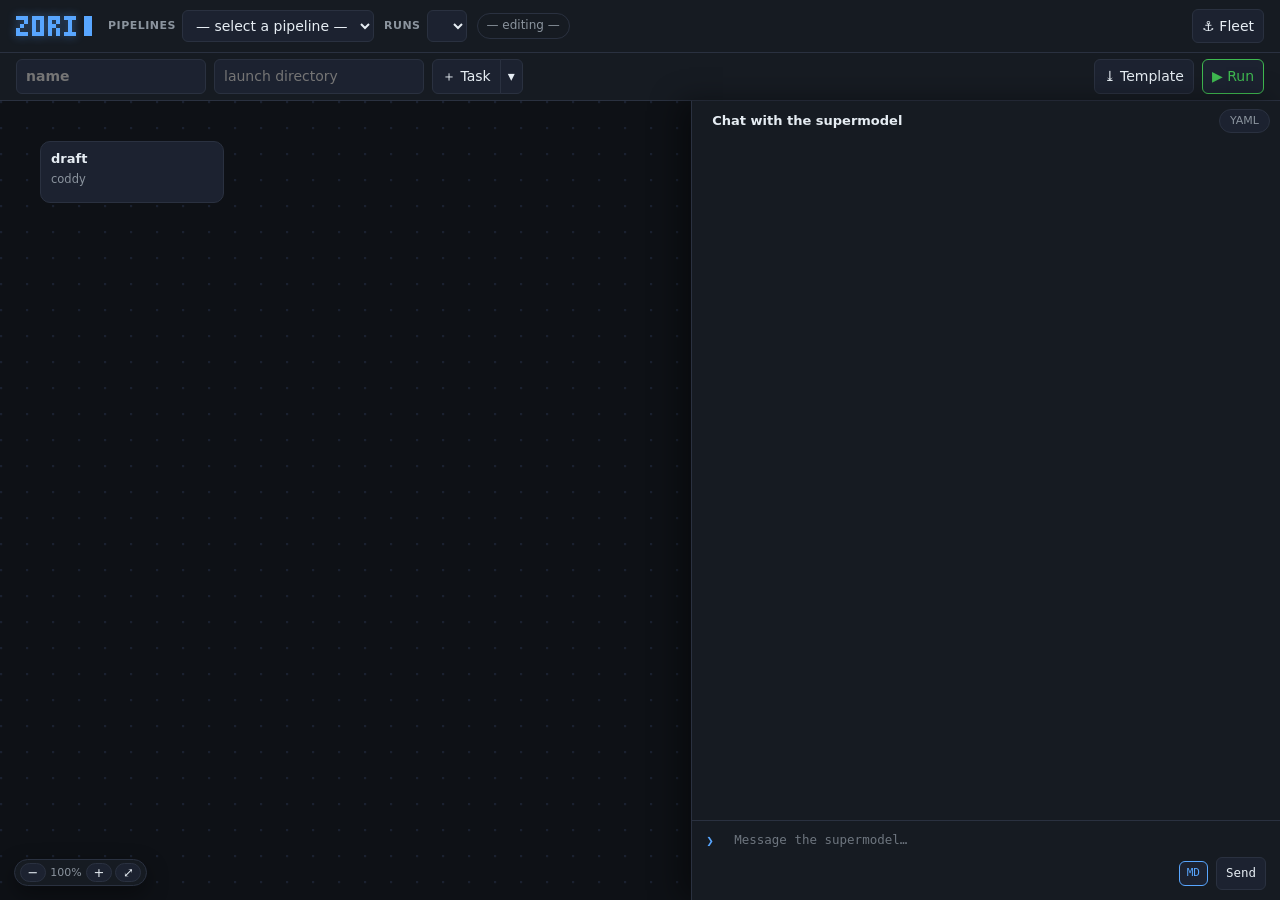
==== commit 897b1570: "Zori 0.2.1: transcript chat for text CLIs, watchdog progress extensions Text-only agent CLIs can opt" ====
--- a/web/index.html
+++ b/web/index.html
@@ -1132,7 +1132,7 @@
     return;
   }
   $('#tm-run-hint').textContent = n.status === 'waiting' && !canAnswer ? 'waiting for answers to questions' : canAnswer ? 'the model awaits an answer — write it below, the node continues in the same session' :
-    canSteer ? '' :
+    canSteer ? (n.session?.kind === 'transcript' ? 'Follow-ups include the saved conversation and use the same task directory.' : '') :
     (n.status === 'running' ? 'running — steer becomes available once it finishes'
      : n.status === 'failed' ? 'node failed — fix the config/prompt and hit ⟳ Rerun (restarts with your edits)'
      : n.status === 'skipped' ? 'node was skipped (a dependency didn\'t finish) — ⟳ Rerun will launch it'
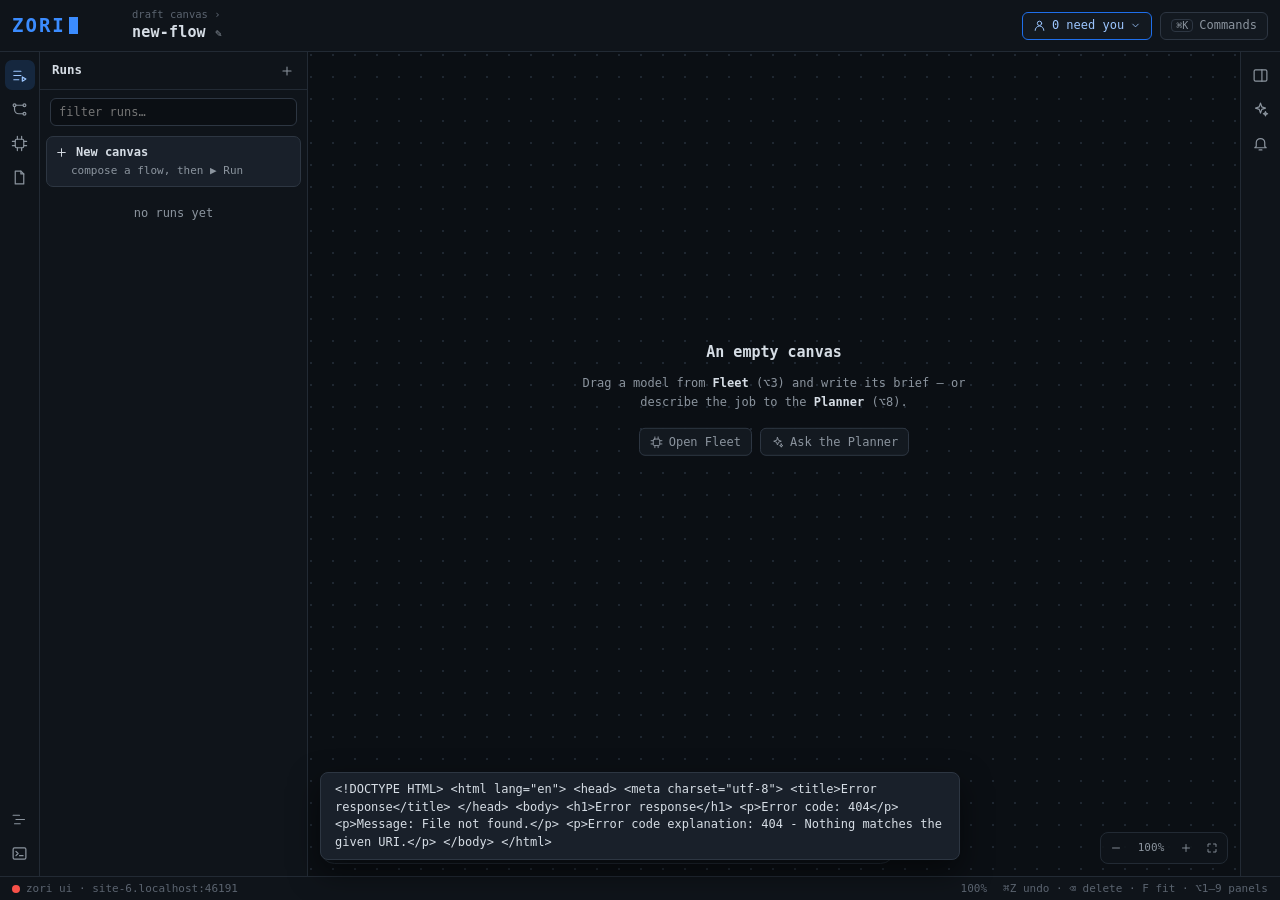
==== commit 8d828fca: "Ship the embedded graph console in Zori 0.3.0" ====
--- a/web/index.html
+++ b/web/index.html
@@ -1,3443 +1,13 @@
 <!doctype html>
-<html lang="ru">
+<html lang="en">
 <head>
-<meta charset="utf-8">
-<meta name="viewport" content="width=device-width, initial-scale=1">
-<title>zori</title>
-<style>
-  :root {
-    --bg: #0e1116; --panel: #161b22; --panel2: #1c2230; --line: #2a3140;
-    --fg: #e6edf3; --muted: #8b949e; --accent: #58a6ff;
-    --pending: #6e7681; --running: #d29922; --done: #3fb950;
-    --failed: #f85149; --skipped: #484f58; --stale: #a371f7; --waiting: #e3b341;
-  }
-  * { box-sizing: border-box; }
-  html, body { height: 100%; margin: 0; }
-  body {
-    background: var(--bg); color: var(--fg); font: 14px/1.45 ui-sans-serif, system-ui, -apple-system, Segoe UI, Roboto, sans-serif;
-    display: flex; flex-direction: column;
-  }
-  header {
-    display: flex; align-items: center; gap: 10px; padding: 9px 16px;
-    background: var(--panel); border-bottom: 1px solid var(--line); flex: 0 0 auto; flex-wrap: wrap;
-  }
-  /* the top bar: pixel logo + the run-attach controls — the saved-pipeline
-     selector, its status pill, rerun-stale — i.e. what you pick and watch.
-     The current-pipeline editor (name, default cwd, ＋ block, Save/Run) lives
-     in the strip under it (#runbar) — i.e. what you are setting up now */
-  #logo { display: flex; align-items: center; gap: 8px; margin: 0 6px 0 0; }
-  #logo svg { display: block; width: 60px; height: 20px;
-    filter: drop-shadow(0 0 5px rgba(88,166,255,.45)); }
-  #logo svg path { fill: var(--accent); }
-  #logo .cur { width: 8px; height: 20px; background: var(--accent);
-    animation: zblink 1.2s infinite; }   /* hard on/off — a TUI cursor, not a fade */
-  @keyframes zblink { 0%,49% { opacity: 1; } 50%,100% { opacity: 0; } }
-  @media (prefers-reduced-motion: reduce) { #logo .cur { animation: none; } }
-  #bf-name { width: 190px; font-weight: 600; }
-  #bf-cwd { width: 210px; }
-  /* the current-pipeline strip under the logo bar: name, cwd, ＋ block, Save/Run.
-     The editor controls are full-size here; it wraps like the header on narrow
-     windows so they never overflow */
-  #runbar { display: flex; align-items: center; gap: 8px; padding: 6px 16px;
-    background: var(--panel); border-bottom: 1px solid var(--line); flex: 0 0 auto; flex-wrap: wrap; }
-  #runsel { max-width: 260px; }
-  #flowsel { max-width: 240px; }
-  /* A labeled dropdown pair in the header: a tiny muted caption glued to its
-     select, so "Pipelines" (pure config templates) and "Runs" (runs with their
-     results + chats) read as two distinct lists sitting side by side. */
-  .pick { display: inline-flex; align-items: center; gap: 6px; }
-  .pick > b { font-size: 11px; font-weight: 600; color: var(--muted);
-    text-transform: uppercase; letter-spacing: .5px; white-space: nowrap; }
-  #rerunstale { font-size: 12px; padding: 3px 9px; }
-  #rerunstale[disabled] { display: none; }   /* run actions appear only with a run attached */
-  /* ＋ Task/Prompt — split button with a two-option menu */
-  #addblk { position: relative; display: flex; }
-  #addblk-main { border-top-right-radius: 0; border-bottom-right-radius: 0; }
-  #addblk-caret { border-top-left-radius: 0; border-bottom-left-radius: 0; margin-left: -1px; padding: 6px 7px; }
-  #addblk-menu { position: absolute; top: calc(100% + 6px); left: 0; z-index: 30; min-width: 250px;
-    background: var(--panel); border: 1px solid var(--line); border-radius: 8px; padding: 5px;
-    box-shadow: 0 10px 28px rgba(0,0,0,.5); }
-  #addblk-menu button { display: block; width: 100%; text-align: left; border-color: transparent;
-    background: transparent; padding: 6px 10px; border-radius: 6px; }
-  #addblk-menu button:hover { border-color: transparent; background: var(--panel2); }
-  #addblk-menu button b { display: block; font-size: 13px; }
-  #addblk-menu button span { display: block; color: var(--muted); font-size: 11.5px; margin-top: 1px; }
-  select, button, input, textarea {
-    background: var(--panel2); color: var(--fg); border: 1px solid var(--line);
-    border-radius: 6px; padding: 6px 9px; font: inherit;
-  }
-  button { cursor: pointer; }
-  button:hover:not(:disabled) { border-color: var(--accent); }
-  button:disabled { opacity: .45; cursor: not-allowed; }
-  /* visible keyboard focus on every control (WCAG 2.4.7). :focus-visible only —
-     a mouse click stays clean; Tab lights a ring. The accent outline sits
-     outside the 1px border so it never shifts layout. */
-  button:focus-visible, input:focus-visible, select:focus-visible,
-  textarea:focus-visible, [tabindex]:focus-visible, summary:focus-visible {
-    outline: 2px solid var(--accent); outline-offset: 2px;
-  }
-  .spacer { flex: 1; }
-  .hidden { display: none; }   /* generic; scoped variants below inherit the same effect */
-  .pill { font-size: 12px; padding: 3px 9px; border-radius: 999px; border: 1px solid var(--line); color: var(--muted); }
-  main { flex: 1 1 auto; display: flex; min-height: 0; min-width: 0; }
-
-  /* run status lives on the canvas blocks themselves (one view: edit + run) */
-  .st-pending { background: var(--pending); }
-  .st-running { background: var(--running); animation: pulse 1.1s ease-in-out infinite; }
-  .st-done { background: var(--done); }
-  .st-failed { background: var(--failed); }
-  .st-skipped { background: var(--skipped); }
-  .st-stale { background: var(--stale); }
-  .st-waiting { background: var(--waiting); animation: pulse 1.1s ease-in-out infinite; }
-  @keyframes pulse { 0%,100%{opacity:1} 50%{opacity:.35} }
-  .err { color: var(--failed); font-size: 12px; }
-  .ok-line { color: var(--done); font-size: 12px; }
-  .hint { color: var(--muted); font-size: 12px; }
-
-  /* ---- the one canvas: build + live run in the same view ---- */
-  #build { flex: 1 1 auto; min-height: 0; min-width: 0; display: flex; flex-direction: column; }
-  /* Airflow-style: the canvas is the floor — it owns the whole strip under
-     the top bars edge to edge, and the inspector floats ON TOP of it instead
-     of sitting beside it (the graph never re-flows when the panel opens or
-     resizes). The wrap never scrolls natively: the graph is an infinite
-     plane moved by a transform (see the `view` state) — drag the background
-     to pan, wheel to zoom — so there is nothing to scroll and no scrollbar
-     to hide under the panel. flex-basis 0, not auto: the graph's content
-     width must never become the shell's min-content (it did — a wide flow
-     stretched #bmid past the window: the "graph pushes the panel" the owner
-     saw). touch-action:none so touch drags pan instead of being eaten by
-     native scroll. */
-  #bmid { flex: 1 1 auto; display: flex; min-height: 0; min-width: 0; position: relative; }
-  #bcanvas-wrap { flex: 1 1 0; min-width: 0; position: relative; overflow: hidden; cursor: grab;
-    touch-action: none;
-    background: radial-gradient(circle at 1px 1px, #1a2130 1px, transparent 1.7px) 0 0 / 26px 26px, var(--bg); }
-  #bcanvas-wrap.panning { cursor: grabbing; }
-  #bcanvas { position: absolute; left: 0; top: 0; transform-origin: 0 0; }
-  /* zoom controls: a small floating pill, bottom-left of the floor (bottom-right
-     is under the panel). Plain wheel zooms, no modifier (Airflow-style). */
-  #zoomer { position: absolute; left: 14px; bottom: 14px; z-index: 5; display: flex; gap: 3px; align-items: center;
-    background: var(--panel); border: 1px solid var(--line); border-radius: 999px; padding: 3px 5px;
-    box-shadow: 0 8px 22px rgba(0,0,0,.4); }
-  #zoomer button { width: 26px; padding: 2px 0; border-radius: 999px; font-size: 13px; line-height: 1; }
-  #zoom-lvl { font-size: 11px; color: var(--muted); min-width: 34px; text-align: center; user-select: none; }
-  #bedges { position: absolute; left: 0; top: 0; pointer-events: none; }
-  .bnode {
-    position: absolute; width: 184px; min-height: 62px; background: var(--panel2);
-    border: 1px solid var(--line); border-radius: 10px; padding: 8px 10px; cursor: grab;
-    user-select: none; transition: border-color .12s, box-shadow .12s;
-  }
-  .bnode:hover { border-color: #3d465a; }
-  .bnode.sel { border-color: var(--accent); box-shadow: 0 0 0 2px rgba(88,166,255,.28); }
-  .bnode.bad { border-color: var(--failed); }
-  .bnode.dragging { cursor: grabbing; z-index: 5; box-shadow: 0 6px 18px rgba(0,0,0,.45); }
-  .bnode .bn-id { font-weight: 600; font-size: 13px; }
-  .bnode .bn-sub { color: var(--muted); font-size: 11.5px; margin-top: 3px; }
-  .bnode .bn-in { color: var(--muted); font-size: 11px; margin-top: 4px; max-height: 30px; overflow: hidden; white-space: pre-wrap; word-break: break-word; opacity: .85; }
-  /* Round action buttons on each block: ✕ deletes (top-right corner), ＋ grows
-     a dependent block (right edge), ⧉ duplicates (bottom center). They sit on
-     the border so they never cover the block's text, and only show on
-     hover/selection — a resting canvas stays clean. */
-  .bnode .bn-act { position: absolute; width: 22px; height: 22px; padding: 0; z-index: 2;
-    border-radius: 50%; background: var(--panel); border: 1px solid var(--line);
-    color: var(--muted); font-size: 12px; line-height: 1; cursor: pointer;
-    display: flex; align-items: center; justify-content: center;
-    opacity: 0; pointer-events: none;
-    transition: opacity .12s, color .12s, border-color .12s, background .12s; }
-  .bnode:hover .bn-act, .bnode.sel .bn-act { opacity: 1; pointer-events: auto; }
-  .bnode .bn-act:hover { color: var(--fg); background: var(--panel2); border-color: var(--accent); }
-  .bnode .bn-del { top: -9px; right: -9px; }
-  .bnode .bn-del:hover { color: var(--failed); border-color: var(--failed); }
-  .bnode .bn-add { right: -11px; top: 50%; transform: translateY(-50%); }
-  .bnode .bn-dup { bottom: -9px; left: 50%; transform: translateX(-50%); }
-  .bnode .bn-run { left: -11px; top: 50%; transform: translateY(-50%); }
-  .bnode .bn-run:hover { color: var(--done); border-color: var(--done); }
-  /* in-flight node (the run's driver owns it): ▶ greys out, shows why on hover */
-  .bnode .bn-run[disabled]:hover { color: var(--muted); border-color: var(--line); background: var(--panel); }
-  .bnode.empty .bn-id { color: var(--muted); font-style: italic; font-weight: 500; }
-  .bnode .bn-dot { display: inline-block; width: 9px; height: 9px; border-radius: 50%; margin-right: 6px; vertical-align: 1px; }
-  .bnode .bn-stat { margin-top: 4px; font-size: 10.5px; color: var(--muted); }
-  /* right inspector: FLOATS over the canvas (Airflow-style), so the graph
-     keeps the full screen underneath instead of being pushed aside. Inside:
-     a collapsible config strip on top, pure chat below. No tabs — YAML moved
-     to its own small button (opens a modal) */
-  #inspector { position: absolute; top: 0; right: 0; bottom: 0; z-index: 7;
-    width: 46%; min-width: 360px; max-width: 660px; display: flex; flex-direction: column;
-    border-left: 1px solid var(--line); background: var(--panel);
-    box-shadow: -12px 0 28px rgba(0,0,0,.4); }
-  #ins-handle { position: absolute; left: -3px; top: 0; bottom: 0; width: 7px; cursor: col-resize; z-index: 6; }
-  #ins-handle:hover { background: rgba(88,166,255,.3); }
-  .ihead { display: flex; align-items: center; gap: 6px; padding: 6px 10px 0; flex: 0 0 auto; }
-  /* the config toggle doubles as the one-line summary of the selected block */
-  #icfg-toggle { flex: 1 1 auto; min-width: 0; text-align: left; background: transparent; border: 1px solid transparent; border-radius: 8px; padding: 5px 10px; font-size: 13px; color: var(--fg); white-space: nowrap; overflow: hidden; text-overflow: ellipsis; }
-  #icfg-toggle:hover:not(:disabled) { background: var(--panel2); border-color: var(--line); }
-  #icfg-toggle .arr { color: var(--muted); display: inline-block; width: 12px; }
-  #iyaml { font-size: 11px; padding: 3px 10px; color: var(--muted); border-radius: 999px; }
-  #iyaml:hover { color: var(--fg); }
-  .tclose { padding: 2px 10px; font-size: 13px; color: var(--muted); }
-  .bstatus { padding: 8px 14px; border-bottom: 1px solid var(--line); font-size: 12.5px; min-height: 33px; flex: 0 0 auto; }
-  .ipane { flex: 1 1 auto; min-height: 0; }
-  /* collapsible config: name / harness / model / dependencies (checkboxes) /
-     directory — no templates */
-  #icfg { flex: 0 0 auto; max-height: 56%; overflow: auto; border-bottom: 1px solid var(--line); padding: 4px 14px 12px; }
-  #icfg.hidden { display: none; }
-  #icfg label { display: block; color: var(--muted); font-size: 11px; text-transform: uppercase; letter-spacing: .5px; margin-bottom: 3px; }
-  #icfg .mrow { display: grid; grid-template-columns: 1fr 1fr; gap: 8px; margin-top: 8px; }
-  #icfg .mrow.full { grid-template-columns: 1fr; }
-  #icfg .deps { margin-top: 10px; display: flex; flex-wrap: wrap; gap: 6px 12px; }
-  #icfg .dep { display: flex; align-items: center; gap: 4px; font-size: 12px; color: var(--fg); }
-  #icfg .dep input { width: auto; }
-  #icfg .opt { display: flex; align-items: center; gap: 6px; font-size: 12px; margin-top: 10px; }
-  #icfg .opt input { width: auto; }
-  #icfg .pfoot { display: flex; gap: 10px; margin-top: 14px; align-items: center; }
-  /* out lives in the config strip now (the console stays pure chat) */
-  #icfg .cfgout { margin-top: 10px; }
-  #icfg .cfgout summary { font-size: 11px; text-transform: uppercase; letter-spacing: .5px; color: var(--muted); cursor: pointer; user-select: none; }
-  #icfg .cfgout[open] summary { margin-bottom: 4px; }
-  #icfg .cfgout textarea { width: 100%; min-height: 40px; margin-top: 4px; font-family: ui-monospace, SFMono-Regular, Menlo, monospace; font-size: 12px; }
-  /* levels + YAML live in the YAML modal now (small button, top right) */
-  .lvlchips { display: flex; flex-wrap: wrap; gap: 6px; padding: 2px 0 10px; }
-  .lvlchips .lv { display: flex; align-items: center; gap: 4px; font-size: 12px; color: var(--muted); }
-  .lvlchips .chip { background: var(--panel2); border: 1px solid var(--line); border-radius: 6px; padding: 2px 8px; color: var(--fg); }
-  #yamlmodal #byaml { margin: 0; max-height: 52vh; overflow: auto; border: 1px solid var(--line); border-radius: 8px; padding: 10px 12px; background: var(--bg); }
-  #byaml { margin: 0; font: 12px/1.5 ui-monospace, SFMono-Regular, Menlo, monospace; color: #b6c2cf; white-space: pre-wrap; word-break: break-word; }
-
-  /* pop-up window (flow inputs only — block settings live in the inspector) */
-  .modal { position: fixed; inset: 0; background: rgba(3,6,12,.55); display: flex; align-items: flex-start; justify-content: center; z-index: 40; }
-  .modal.hidden { display: none; }
-  .mbox { margin-top: 6vh; width: 540px; max-width: 94vw; max-height: 86vh; overflow: auto; background: var(--panel);
-    border: 1px solid var(--line); border-radius: 12px; padding: 14px 16px; box-shadow: 0 14px 40px rgba(0,0,0,.5); }
-  .mbox h3 { margin: 0 0 10px; font-size: 14px; }
-  .mbox label { display: block; color: var(--muted); font-size: 11px; text-transform: uppercase; letter-spacing: .5px; margin-bottom: 3px; }
-  .mbox .mfoot { display: flex; gap: 8px; margin-top: 14px; align-items: center; }
-  /* secondary flow ops (open / new / inputs) live in the YAML overview pop-up,
-     not in the top bar — the header stays: name, cwd, ＋, Save, Run */
-  .ftools { display: flex; gap: 6px; align-items: center; padding: 0 0 10px; }
-  .ftools select, .ftools button { font-size: 12px; padding: 3px 9px; color: var(--muted); }
-  .ftools #b-open { max-width: 230px; }
-
-  /* ---- chat = ONE console -------------------------------------------------
-     The whole panel below the config strip is a single terminal (owner's ask:
-     "the whole panel is one continuous chat, no extra borders, console style, full
-     width, user messages highlighted, an icon in place of an input field").
-     Messages are full-width flat lines, monospace; user lines carry the
-     accent tint; the input is a bare ❯ mark in the gutter, no box. */
-  #pane-chat { flex: 1 1 auto; min-height: 0; display: flex; flex-direction: column; overflow: hidden;
-    font: 12.5px/1.5 ui-monospace, SFMono-Regular, Menlo, monospace; }
-  .cstream { flex: 1 1 auto; min-height: 0; overflow: auto; padding: 8px 0 12px; }
-  /* a console line: ❯-gutter + body, full width */
-  .cline { display: grid; grid-template-columns: 20px 1fr; column-gap: 8px; align-items: start; padding: 5px 14px; }
-  .cline .cmark { color: var(--accent); user-select: none; }
-  .cline .cbody { white-space: pre-wrap; word-break: break-word; min-width: 0; }
-  .cline .cbody.dim { color: var(--muted); font-style: italic; }
-  /* the operator's own lines — starting prompt and steer messages — tinted */
-  .cline.user, .turn.human { background: rgba(88,166,255,.09); box-shadow: inset 2px 0 0 var(--accent); }
-  #start-line { cursor: text; }
-  #start-line:hover { background: rgba(88,166,255,.14); }
-  /* run status: one thin dim line at the top of the stream */
-  .cline.head { display: flex; align-items: center; gap: 7px; padding: 2px 14px 7px; color: var(--muted); font-size: 11.5px; }
-  .cline.head.hidden, .cline.user.hidden { display: none; }
-  .cline.head .dot { width: 9px; height: 9px; border-radius: 50%; flex: 0 0 auto; }
-  /* borderless inputs inside lines and the composer: the console look */
-  .cline textarea, .cin textarea { width: 100%; min-height: 20px; resize: none; overflow: auto;
-    background: transparent; border: 0; padding: 0; color: var(--fg); font: inherit; }
-  /* the composer and the console lines are meant to read as a terminal prompt,
-     not as form fields: keep them borderless and unframed even on focus, so the
-     global :focus-visible ring never turns the input into a box (the `❯` marker
-     and the caret are the focus cue). The higher-specificity class selector
-     here wins over the global textarea:focus-visible rule. */
-  .cline textarea:focus, .cin textarea:focus { outline: none; }
-  /* dialogue turns: flat, full width, aligned with the cline body column */
-  .turns { display: flex; flex-direction: column; gap: 6px; }
-  .turn { padding: 4px 14px 4px 42px; white-space: pre-wrap; word-wrap: break-word; font-size: 12.5px; }
-  .turn .who { font-size: 10px; text-transform: uppercase; letter-spacing: .5px; opacity: .6; margin-bottom: 2px; }
-  .turn.agent { border-left: 2px solid var(--line); margin-left: 14px; }
-  .turn.human { padding-left: 42px; }
-  .turn.system { color: var(--muted); font-size: 11.5px; border-left: 2px dashed var(--waiting); margin-left: 14px; }
-  .turn.agent.empty { color: var(--muted); font-style: italic; }
-  .chat-note { margin: 8px 14px; color: var(--muted); font-size: 12px; }
-  .chat-note.hidden { display: none; }
-  .model-off { opacity: .5; }
-
-  /* model dropdown — hand-rolled: <datalist> shows nothing on focus in Safari
-     (and filters by prefix only), so the console ships its own list */
-  #tm-model-row { position: relative; display: flex; gap: 6px; align-items: center; }
-  .mdrop { position: absolute; top: calc(100% + 4px); left: 0; right: 0; z-index: 30;
-    max-height: 264px; overflow: auto; background: var(--panel); border: 1px solid var(--line);
-    border-radius: 8px; box-shadow: 0 10px 28px rgba(0,0,0,.45); padding: 4px; }
-  .mdrop.hidden { display: none; }
-  .mdrop .mo { padding: 5px 9px; border-radius: 6px; cursor: pointer; font-size: 12.5px;
-    font-family: ui-monospace, SFMono-Regular, Menlo, monospace; white-space: nowrap;
-    overflow: hidden; text-overflow: ellipsis; }
-  .mdrop .mo:hover, .mdrop .mo.sel { background: var(--panel2); }
-  .mdrop .mo .dflt { color: var(--muted); font-family: ui-sans-serif, system-ui, sans-serif; font-size: 10.5px; margin-left: 7px; }
-  .mdrop .none { padding: 6px 9px; color: var(--muted); font-size: 12px; }
-
-  /* Chat pane — one console (styles live in the console block above); the
-     composer is the input line: ❯ + borderless auto-growing textarea */
-  .composer { flex: 0 0 auto; border-top: 1px solid var(--line); }
-  .composer.hidden { display: none; }
-  .cin { display: grid; grid-template-columns: 20px 1fr; column-gap: 8px; align-items: start; padding: 10px 14px 6px; }
-  .cin .cmark { color: var(--accent); user-select: none; padding-top: 1px; }
-  .cin textarea { max-height: 220px; }
-  .cin textarea::placeholder, .cline textarea::placeholder { color: var(--muted); opacity: .75; }
-  .cacts { display: flex; gap: 8px; align-items: center; padding: 0 14px 10px; }
-  .cacts.hidden { display: none; }
-  .cacts .hint { flex: 1 1 auto; min-width: 0; }
-  .cline textarea { max-height: 260px; }
-
-  /* Markdown in an agent bubble. The bubble itself stays pre-wrap because the
-     raw view (MD off) is the text exactly as the harness printed it; the
-     rendered tree switches back to normal flow and owns its own spacing. */
-  .turn .md { white-space: normal; }
-  .turn .md > :first-child { margin-top: 0; }
-  .turn .md > :last-child { margin-bottom: 0; }
-  .turn .md p, .turn .md ul, .turn .md ol, .turn .md blockquote,
-  .turn .md table, .turn .md pre { margin: 6px 0; }
-  .turn .md h1, .turn .md h2, .turn .md h3, .turn .md h4, .turn .md h5, .turn .md h6 {
-    margin: 10px 0 5px; line-height: 1.3;
-  }
-  .turn .md h1 { font-size: 15.5px; }
-  .turn .md h2 { font-size: 14.5px; }
-  .turn .md h3 { font-size: 13.5px; }
-  .turn .md h4, .turn .md h5, .turn .md h6 { font-size: 12.5px; }
-  .turn .md ul, .turn .md ol { padding-left: 20px; }
-  .turn .md li { margin: 2px 0; }
-  .turn .md li.md-task { list-style: none; margin-left: -14px; }
-  .turn .md .md-box { opacity: .8; }
-  .turn .md blockquote {
-    border-left: 3px solid var(--line); padding: 1px 0 1px 9px; color: var(--muted);
-  }
-  .turn .md code {
-    background: #0b0f14; border: 1px solid var(--line); border-radius: 4px;
-    padding: 1px 4px; font: 12px/1.5 ui-monospace, SFMono-Regular, Menlo, monospace;
-  }
-  .turn .md pre {
-    background: #0b0f14; border: 1px solid var(--line); border-radius: 6px;
-    padding: 8px 10px; overflow: auto;
-  }
-  .turn .md pre code { background: none; border: 0; padding: 0; display: block; white-space: pre; }
-  .turn .md pre[data-lang]::before {
-    content: attr(data-lang); display: block; font-size: 10px; letter-spacing: .5px;
-    text-transform: uppercase; color: var(--muted); margin-bottom: 4px;
-  }
-  .turn .md table { border-collapse: collapse; font-size: 12px; display: block; overflow-x: auto; }
-  .turn .md th, .turn .md td { border: 1px solid var(--line); padding: 3px 7px; text-align: left; }
-  .turn .md th { background: var(--panel); }
-  .turn .md a { color: var(--accent); }
-  .turn .md hr { border: 0; border-top: 1px solid var(--line); margin: 8px 0; }
-  #tm-md { font-size: 11px; padding: 3px 7px; }
-  #tm-md[aria-pressed="true"] { border-color: var(--accent); color: var(--accent); }
-  #tm-questions { flex: 0 0 auto; }
-  #inbox { position:relative; color:var(--waiting); }
-  #inbox summary { cursor:pointer; }
-  #inbox-cards { position:absolute; z-index:60; top:100%; margin-top:8px; background:var(--panel); width:min(360px,80vw); max-height:65vh; overflow:auto; padding:8px; border:1px solid var(--line); border-radius:8px; }
-  .question { margin: 6px 14px; padding: 6px 10px; border-left: 2px solid var(--waiting); font-size: 12px; }
-  .question strong { display:block; white-space:pre-wrap; overflow-wrap:anywhere; margin:3px 0; }
-  .question button { margin:3px; }
-  .question input { width:100%; }
-  // Proposal card: the server-checked ```zori-flow block the operator launches.
-  // The border colour carries the verdict — green runnable, red invalid, grey
-  // consumed (launched/rejected) — so status reads at a glance without a label.
-  .proposal { margin: 8px 14px; padding: 8px 10px; border: 1px solid var(--line);
-    border-left: 3px solid var(--accent); border-radius: 6px; background: var(--panel2); font-size: 12px; }
-  .proposal.ok { border-left-color: var(--done); }
-  .proposal.bad { border-left-color: var(--failed); }
-  .proposal.done { border-left-color: var(--muted); opacity: .8; }
-  .proposal.rejected { border-left-color: var(--muted); opacity: .6; }
-  .proposal .p-head { display:flex; align-items:center; gap:8px; margin-bottom:6px; }
-  .proposal .p-title { font-weight:600; }
-  .proposal .p-badge { font-size:10px; padding:1px 6px; border-radius:8px; color:var(--bg); font-weight:700; }
-  .proposal.ok .p-badge { background:var(--done); }
-  .proposal.bad .p-badge { background:var(--failed); color:#fff; }
-  .proposal.done .p-badge { background:var(--muted); }
-  .proposal.rejected .p-badge { background:var(--muted); }
-  .proposal pre { margin:6px 0; padding:6px 8px; background:var(--bg); border:1px solid var(--line);
-    border-radius:5px; overflow:auto; max-height:240px; font:11px/1.5 var(--mono, monospace); white-space:pre; }
-  .proposal .p-err { color:var(--failed); margin:4px 0; white-space:pre-wrap; overflow-wrap:anywhere; }
-  .proposal .p-warn { color:var(--waiting); margin:4px 0; white-space:pre-wrap; overflow-wrap:anywhere; }
-  .proposal .p-lv { color:var(--muted); margin:4px 0; }
-  .proposal .p-actions { display:flex; gap:6px; align-items:center; margin-top:6px; flex-wrap:wrap; }
-  .proposal .p-actions input { width:120px; }
-  .proposal .p-note { color:var(--muted); font-size:11px; margin-left:auto; }
-  #chat-dialog { width:min(560px,90vw); max-height:84vh; overflow:auto; color:var(--fg); background:var(--panel); border:1px solid var(--line); border-radius:12px; padding:16px; }
-  #chat-dialog::backdrop { background:rgba(3,6,12,.65); }
-  .chat-top { display:flex; align-items:center; gap:10px; }
-  .chat-top { justify-content:space-between; margin-bottom:12px; }
-  .chat-top h3 { margin:0; font-size:16px; }
-  .chat-choices button,#chat-models button { display:block; width:100%; margin-top:5px; padding:9px 12px; text-align:left; }
-  #chat-models summary { cursor:pointer; padding:10px 4px; }
-  /* the Fleet picker: same shape as the chat dialog, but Enter toggles a pick
-     instead of committing one — the dialog stays open until Save or Esc */
-  #fleet-dialog[open] { width:min(560px,90vw); max-height:84vh; display:flex; flex-direction:column; gap:8px; color:var(--fg); background:var(--panel); border:1px solid var(--line); border-radius:12px; padding:16px; }
-  #fleet-dialog::backdrop { background:rgba(3,6,12,.65); }
-  #fleet-dialog .fleet-head { display:flex; align-items:center; gap:10px; }
-  #fleet-dialog .fleet-head strong { margin:0; font-size:16px; }
-  #fleet-dialog .fleet-head .tclose { margin-left:auto; }
-  #fleet-sub { color:var(--muted); font-size:12px; }
-  #fleet-error { white-space:pre-wrap; overflow-wrap:anywhere; font-size:12px; margin:0; color:#e5484d; }
-  #fleet-groups { overflow:auto; min-height:120px; }
-  #fleet-groups summary { cursor:pointer; padding:10px 4px; display:flex; justify-content:space-between; align-items:baseline; }
-  #fleet-groups summary .fnote { color:var(--muted); font-size:11px; }
-  #fleet-groups button { display:block; width:100%; margin-top:5px; padding:9px 12px; text-align:left; }
-  #fleet-groups button.picked { border-color:var(--done); color:var(--done); }
-  #fleet-groups button.saved-only { font-style:italic; }
-  .fleet-foot { display:flex; align-items:center; gap:10px; margin-top:2px; }
-  .fleet-foot #fleet-count { color:var(--muted); font-size:12px; }
-  #inspector.model-chat :is(#icfg-toggle,#icfg,#bstatus,#tm-rerun,#ins-close) { display:none; }
-  #model-chat-heading { flex:1; padding:5px 10px; font-size:13px; }
-  #chat-error { white-space:pre-wrap; overflow-wrap:anywhere; font-size:12px; margin:6px 0; color:var(--muted); }
-</style>
+  <meta charset="utf-8" />
+  <meta name="viewport" content="width=device-width, initial-scale=1" />
+  <title>zori</title>
+  <link rel="stylesheet" href="/web/styles.css" />
 </head>
 <body>
-<header>
-  <h1 id="logo" title="zori" aria-label="zori">
-    <svg viewBox="0 0 15 5" shape-rendering="crispEdges" aria-hidden="true"><path d="M0 0h3v1h-3zM2 1h1v1h-1zM1 2h1v1h-1zM0 3h1v1h-1zM0 4h3v1h-3zM4 0h3v1h-3zM4 1h1v1h-1zM6 1h1v1h-1zM4 2h1v1h-1zM6 2h1v1h-1zM4 3h1v1h-1zM6 3h1v1h-1zM4 4h3v1h-3zM8 0h3v1h-3zM8 1h1v1h-1zM10 1h1v1h-1zM8 2h2v1h-2zM8 3h1v1h-1zM10 3h1v1h-1zM8 4h1v1h-1zM10 4h1v1h-1zM12 0h3v1h-3zM13 1h1v1h-1zM13 2h1v1h-1zM13 3h1v1h-1zM12 4h3v1h-3z"/></svg>
-    <span class="cur" aria-hidden="true"></span>
-  </h1>
-  <!-- Two distinct lists, side by side (owner's ask: split runs from
-       pipelines). "Pipelines" = pure config templates saved to the flows dir —
-       open one to edit/rerun it, no results attached. "Runs" = actual launches
-       with their results and chats — attach the canvas to one to watch it live.
-       The old single mix-selector (runs + chats crammed together) is gone; the
-       flows list that used to hide inside the YAML pop-up lives here now. -->
-  <span class="pick" title="A pipeline is a saved config template without results. Open one to edit and run it.">
-    <b>Pipelines</b>
-    <select id="flowsel"><option value="">— select a pipeline —</option></select>
-  </span>
-  <span class="pick" title="A run is a launched pipeline with its results and chats. Attach a canvas to watch it live.">
-    <b>Runs</b>
-    <select id="runsel" title="Attach the canvas to a run (its flow loads here, blocks show live status)"></select>
-  </span>
-  <span id="runstatus" class="pill">— editing —</span>
-  <details id="inbox" hidden><summary aria-live="polite"></summary><div id="inbox-cards"></div></details>
-  <div class="spacer"></div>
-  <button id="b-fleet" title="Your model fleet — pick the models you actually run. Enter toggles a pick, Save persists to ~/.zori/fleet.json; the planner proposes models from this fleet">⚓ Fleet<span id="fleet-n"></span></button>
-  <button id="rerunstale" title="Re-run every stale node of the attached run" disabled>⟳ Rerun stale</button>
-</header>
-<!-- the current-pipeline strip (the editor's own row, under the logo bar):
-     name + cwd, ＋ block, Save/Run. Run-attach controls (selector, status
-     pill, rerun-stale) moved up next to the logo — functionality unchanged -->
-<div id="runbar">
-  <input id="bf-name" placeholder="name" spellcheck="false" title="Flow name">
-  <input id="bf-cwd" placeholder="launch directory" spellcheck="false" title="Default launch directory (cwd)">
-  <div id="addblk">
-    <button id="addblk-main" title="Add a block of the selected type">＋ Task</button>
-    <button id="addblk-caret" title="Block type: Task or Prompt">▾</button>
-    <div id="addblk-menu" class="hidden">
-      <button data-kind="task"><b>Task</b><span>an agent block — coddy, codex, opencode…</span></button>
-      <button data-kind="prompt"><b>Prompt</b><span>starting text with no process (harness prompt)</span></button>
-    </div>
-  </div>
-  <div class="spacer"></div>
-  <button id="b-save" title="Save the config as a pure pipeline template (to the flows dir, no launch)">⤓ Template</button>
-  <button id="b-run" title="Save and run now" style="border-color:var(--done);color:var(--done)">▶ Run</button>
-</div>
-<main>
-  <section id="build">
-    <div id="bmid">
-      <div id="bcanvas-wrap">
-        <div id="bcanvas"><svg id="bedges"></svg></div>
-        <div id="zoomer">
-          <button id="zoom-out" title="Zoom out (mouse wheel zooms too)">−</button>
-          <span id="zoom-lvl">100%</span>
-          <button id="zoom-in" title="Zoom in (mouse wheel zooms too)">+</button>
-          <button id="zoom-fit" title="Fit graph to screen">⤢</button>
-        </div>
-      </div>
-      <aside id="inspector">
-        <div id="ins-handle" title="Pull to resize the panel"></div>
-        <div class="ihead">
-          <strong id="model-chat-heading" hidden>Chat with the supermodel</strong>
-          <button id="icfg-toggle" title="Block settings: name, harness, model, dependencies, directory"><span class="arr" id="icfg-arrow">▸</span> <span id="icfg-sum">block config</span></button>
-          <button id="iyaml" title="Levels and flow YAML">YAML</button>
-          <button class="tclose" id="ins-close" title="Deselect (Esc)">✕</button>
-        </div>
-        <div class="bstatus" id="bstatus"></div>
-
-        <!-- collapsible block config: name / harness / model /
-             dependency checkboxes / directory only; no templates -->
-        <div class="icfg hidden" id="icfg">
-          <div class="mrow">
-            <div><label>Name</label><input id="tm-id" placeholder="unique id" spellcheck="false"></div>
-            <div><label>Harness</label><select id="tm-harness"></select></div>
-          </div>
-          <div class="mrow full">
-            <div id="tm-model-wrap"><label>Model</label>
-              <div id="tm-model-row">
-                <input id="tm-model" placeholder="optional" spellcheck="false" autocomplete="off" style="flex:1;min-width:0">
-                <button id="tm-model-refresh" title="Refresh the model list from the CLI" style="padding:2px 8px">↻</button>
-                <div id="tm-model-drop" class="mdrop hidden"></div>
-              </div>
-              <div id="tm-model-hint" style="font-size:11px;color:var(--muted);margin-top:3px;min-height:14px"></div>
-            </div>
-          </div>
-          <div class="mrow full">
-            <div><label>Task directory</label>
-              <input id="tm-cwd" placeholder="/absolute path or relative to zori's cwd" spellcheck="false" title="Its own working directory for this task; overrides flow cwd and workspace">
-              <div style="font-size:11px;color:var(--muted);margin-top:3px">empty = isolated tasks/&lt;id&gt;/work under the run</div>
-            </div>
-          </div>
-          <details id="pc-out" class="cfgout">
-            <summary>Out — what the result should be (appended to the prompt)</summary>
-            <textarea id="tm-out" placeholder="what the agent should return"></textarea>
-          </details>
-          <div class="deps"><label style="width:100%">Dependencies</label><div class="depbox" id="tm-deps"></div></div>
-          <div class="deps"><label style="width:100%">Skills <span style="font-weight:normal;color:var(--muted)">— ready-made prompt fragments from the library</span></label><div class="depbox" id="tm-skills"></div></div>
-          <label class="opt"><input id="tm-optional" type="checkbox"> optional — a failure here doesn't block tasks downstream in the graph</label>
-          <div class="pfoot">
-            <button id="tm-del" style="color:var(--failed);border-color:var(--failed)">Delete</button>
-            <span class="err" id="tm-cfg-hint" style="flex:1"></span>
-          </div>
-        </div>
-
-        <!-- Chat panel = ONE console: full-width messages in a single stream,
-             input is a line with ❯ (before the run it is the start prompt, after it — steer) -->
-        <div class="ipane" id="pane-chat">
-          <div class="cstream" id="cstream">
-            <div class="cline head hidden" id="run-head"><span class="dot" id="tm-run-dot"></span><span id="tm-run-status"></span></div>
-            <div class="cline user hidden" id="start-line" title="Click to edit the start prompt"></div>
-            <div class="turns" id="tm-turns"></div>
-            <div id="tm-questions"></div>
-            <div id="tm-proposal"></div>
-            <div id="chat-note" class="chat-note hidden"></div>
-          </div>
-          <div class="composer hidden" id="composer">
-            <div class="cin" id="cin">
-              <span class="cmark">❯</span>
-              <textarea id="planner-msg" class="hidden" rows="1" aria-label="Message to the supermodel" placeholder="Message the supermodel…"></textarea>
-              <!-- the active field arrives here from renderRunSection:
-                   #tm-in (start prompt, no run) or #tm-msg (steer) -->
-            </div>
-            <div class="cacts" id="cacts">
-              <span class="hint" id="tm-run-hint"></span>
-              <button id="tm-md" aria-pressed="true" title="Render Markdown in agent replies">MD</button>
-              <button id="tm-rerun" title="Rerun the node with the current config/prompt edits">⟳ Rerun</button>
-              <button id="tm-send">✉ Send &amp; steer</button>
-            </div>
-          </div>
-          <!-- nomadic fields: JS moves them between the composer and the start line -->
-          <textarea id="tm-in" class="hidden" rows="1" placeholder="start prompt — what the agent should do; ${'$'}{steps.<id>.output} and ${'$'}{inputs.key} work"></textarea>
-          <textarea id="tm-msg" class="hidden" rows="1" placeholder="a note to the agent — Enter to send, Shift+Enter for a new line"></textarea>
-        </div>
-      </aside>
-    </div>
-  </section>
-
-  <dialog id="chat-dialog" aria-labelledby="chat-title">
-    <div class="chat-top"><h3 id="chat-title"></h3><button id="chat-close" aria-label="Close">✕</button></div>
-    <div data-stage="mode" class="chat-choices">
-      <button id="choose-prompt">Start prompt for the next tasks</button>
-      <button id="choose-chat">Chat with the model</button>
-    </div>
-    <label title="Hooks two built-in skills: zori-config (the model knows the flow schema and returns a valid YAML pipeline) and zori-planner (propose→confirm→run discipline: it only proposes — never saves or launches)" style="display:block;margin-top:10px;padding:2px 12px;font-size:12px;color:var(--muted);text-align:left">
-      <input type="checkbox" id="chat-planner" checked> Planner skills — zori schema + propose→run discipline (the model builds the YAML and never launches it itself)
-    </label>
-    <div data-stage="models" id="chat-models" hidden></div>
-    <div id="chat-error" role="status"></div>
-  </dialog>
-
-  <!-- The model fleet: multi-select across harnesses, saved to ~/.zori/fleet.json.
-       Unlike the chat picker (Enter = pick one and go), Enter here toggles a
-       pick and the dialog stays open; the planner brief prefers these models. -->
-  <dialog id="fleet-dialog" aria-labelledby="fleet-title">
-    <div class="fleet-head">
-      <strong id="fleet-title">Model fleet</strong>
-      <button class="tclose" id="fleet-close" aria-label="Close" title="Close (Esc) — unsaved toggles are lost">✕</button>
-    </div>
-    <div id="fleet-sub">Pick the models you actually run — expand a harness, <b>Enter toggles</b> a model, <b>Save</b> persists. Planner chats then propose <code>model:</code> from this fleet (task models stay free to type).</div>
-    <div id="fleet-error" role="status"></div>
-    <div id="fleet-groups"></div>
-    <div class="fleet-foot">
-      <span id="fleet-count">0 picked</span>
-      <div class="spacer"></div>
-      <button id="fleet-save">Save</button>
-    </div>
-  </dialog>
-
-  <!-- Flow inputs pop-up -->
-  <div id="inputsmodal" class="modal hidden">
-    <div class="mbox">
-      <h3>Flow inputs</h3>
-      <label>One key=value per line; use ${'$'}{inputs.key} in prompts. A line without '=' continues the previous value.</label>
-      <textarea id="bf-inputs" style="width:100%;min-height:160px;margin-top:8px" placeholder="prompt=fix the login bug"></textarea>
-      <div class="mfoot">
-        <div class="spacer"></div>
-        <button id="in-ok" style="border-color:var(--done);color:var(--done)">OK</button>
-      </div>
-    </div>
-  </div>
-
-  <!-- YAML pop-up: execution levels + the YAML that will be written.
-       Secondary flow operations (open/new/inputs) live here too — the header stays minimal -->
-  <div id="yamlmodal" class="modal hidden">
-    <div class="mbox" style="width:680px">
-      <h3>YAML</h3>
-      <div class="ftools">
-        <select id="b-open" title="Open a saved flow"><option value="">open…</option></select>
-        <button id="b-new" title="Start from an empty flow">New</button>
-        <button id="b-inputs" title="Flow inputs — substitutions in prompts">Inputs</button>
-      </div>
-      <div class="lvlchips" id="blevels"></div>
-      <pre id="byaml">—</pre>
-      <div class="mfoot">
-        <div class="spacer"></div>
-        <button id="yaml-ok" style="border-color:var(--done);color:var(--done)">OK</button>
-      </div>
-    </div>
-  </div>
-</main>
-
-<script type="module">
-const $ = (s) => document.querySelector(s);
-const COL_W = 250, PAD = 30, GAP = 24;
-const state = { runs: [], runId: null, snap: null, es: null };
-const chat = { run: null, events: null, node: null, connected: false, error: '', sending: false,
-  request: 0, busy: false, drafts: new Map(),
-  // canvasBase: fallback merge base (the board at send time) for proposals
-  // stored by older builds — new proposals carry their own base (p.base);
-  // mergedHash: the proposal hash already laid on the canvas, so an SSE tick
-  // that only flips status never re-merges and undoes edits made after the
-  // first placement. Both reset when a chat is opened.
-  canvasBase: null, mergedHash: null };
-
-
-// ---- API -----------------------------------------------------------------
-async function api(path, opts) {
-  const r = await fetch(path, opts);
-  const ct = r.headers.get('content-type') || '';
-  const body = ct.includes('json') ? await r.json() : await r.text();
-  if (!r.ok) throw new Error((body && body.error) || r.status + ' ' + r.statusText);
-  return body;
-}
-const post = (path, obj) => api(path, {
-  method: 'POST', headers: { 'content-type': 'application/json' },
-  body: JSON.stringify(obj || {}),
-});
-
-// ---- Runs: the same canvas, in live mode ------------------------------
-//
-// Attaching a run (picking it in the header or ▶ Run) loads
-// that run's flow ONTO this canvas and paints its live status on the blocks:
-// a status dot, a per-block progress line, and — on the inspector's Chat tab
-// of the selected block — the dialogue with steer/rerun. Editing is always
-// available; the overlay simply disappears when no run is attached, or for
-// blocks whose id the run does not know.
-
-let lastLoadedRun = null;   // run whose flow is currently laid out on the canvas
-
-async function loadRuns(keepSel) {
-  state.runs = await api('/api/runs');
-  const sel = $('#runsel');
-  sel.innerHTML = '';
-  const none = document.createElement('option');
-  none.value = '';
-  none.textContent = state.runs.length ? '— editing (no run attached) —' : '— no runs —';
-  sel.appendChild(none);
-  for (const r of state.runs) {
-    const o = document.createElement('option');
-    o.value = r.run_id;
-    o.textContent = r.chat_title != null ? `Chat · ${r.chat_title}` : `${r.flow_name} · ${r.status} (${r.nodes})`;
-    sel.appendChild(o);
-  }
-  const alive = state.runId && state.runs.some(r => r.run_id === state.runId);
-  sel.value = (keepSel && alive) ? state.runId : '';
-  if (!alive) clearRun();
-  if (!state.runId && chat.run) sel.value = chat.run;
-}
-
-function clearRun() {
-  if (state.es) { state.es.close(); state.es = null; }
-  sessionStorage.removeItem('zori-attached-run');
-  state.runId = null; state.snap = null;
-  $('#runsel').value = '';
-  updatePill();
-  overlayRun();
-  renderRunSection();
-}
-
-async function selectRun(id, planner = null) {
-  if (!id) { leaveChat(); clearRun(); deselect(); return; }
-  if (state.runs.some(r => r.run_id === id && r.chat_title != null)) {
-    if (state.runId && chat.run !== id) detachFromRun();
-    openChat(id); return;
-  }
-  planner ||= sessionStorage.getItem('zori-planner:' + id)
-    || state.runs.find(r => r.launched_run === id)?.run_id;
-  if (chat.run !== planner) leaveChat();
-  deselect();
-  if (state.es) state.es.close();
-  sessionStorage.setItem('zori-attached-run', id);
-  state.runId = id;
-  try {
-    const snap = await api('/api/runs/' + encodeURIComponent(id));
-    if (state.runId !== id) return;
-    state.snap = snap;
-    await loadRunFlow(snap);    // lays the run's flow out on this canvas
-  } catch (e) { note('run load failed: ' + e.message); }
-  if (state.runId !== id) return;
-  planner ||= spec.current.tasks.find(t => t.chat)?.chat;
-  if (planner && planner !== chat.run && state.runs.some(r => r.run_id === planner)) openChat(planner);
-  if (planner) sessionStorage.setItem('zori-planner:' + id, planner);
-  $('#runsel').value = id;
-  updatePill();
-  overlayRun();
-  renderRunSection();
-  const es = new EventSource('/api/runs/' + encodeURIComponent(id) + '/events');
-  es.addEventListener('state', (ev) => {
-    if (state.runId !== id) return;
-    try {
-      state.snap = JSON.parse(ev.data);
-      overlayRun(); updatePill(); renderRunSection();
-    } catch (e) { /* ignore bad frame */ }
-  });
-  state.es = es;
-}
-
-// Put the attached run's flow file on the canvas — once per run, so SSE
-// frames and re-attaching never clobber edits in progress. If the file is
-// gone (deleted after the run), fall back to the topology the run recorded,
-// so the status dots still have their blocks to sit on.
-async function loadRunFlow(snap) {
-  if (state.runId === lastLoadedRun) return;
-  lastLoadedRun = state.runId;
-  try {
-    const { flow } = await api('/api/flows/open?path=' + encodeURIComponent(snap.flow_path));
-    if (state.runId !== snap.run_id) return;
-    spec.current = normaliseFlow(flow);
-    // The mirror IS the run's spec → a rerun may carry the edited block back.
-    spec.fromRunFile = true;
-  } catch (e) {
-    if (state.runId !== snap.run_id) return;
-    spec.current = {
-      name: snap.flow_name || '', cwd: null, default_timeout_secs: null,
-      inputs: {}, harnesses: {},
-      tasks: Object.values(snap.nodes || {}).map(n => ({
-        id: n.id, harness: n.harness, model: n.model || null, in: '', out: null,
-        depends_on: n.depends_on || [], optional: !!n.optional,
-        cwd: null, timeout_secs: null, args: null, env: null, pos: null,
-      })),
-    };
-    // Fallback topology only — its empty prompts must never ride on a rerun.
-    spec.fromRunFile = false;
-    note('flow file didn\'t open — showing nodes from the run');
-  }
-  spec.levels = snap.levels || null;
-  spec.error = null; spec.yaml = ''; spec.warnings = [];
-  renderBuilder(true);
-  validateSoon(0);
-}
-
-// Paint (or remove) the live status on every block: dot before the id plus a
-// progress/result line. Cheap: only touches existing DOM.
-function overlayRun() {
-  const nodes = (state.snap && state.snap.nodes) || {};
-  for (const el of canvas.querySelectorAll('.bnode')) {
-    const n = nodes[el.dataset.id];
-    const dot = el.querySelector('.bn-dot');
-    const stat = el.querySelector('.bn-stat');
-    const run = el.querySelector('.bn-run');
-    if (!n) {
-      if (dot) dot.remove();
-      if (stat) stat.remove();
-      // no node in the attached run → ▶ starts a focused boot, always allowed
-      if (run) run.disabled = false;
-      continue;
-    }
-    // ▶ is the operator's hand on a settled node; a node the driver still owns
-    // (in the queue, running, or parked on a question) cannot be re-driven.
-    if (run) run.disabled = !['done', 'stale', 'failed', 'skipped'].includes(n.status);
-    let d = dot;
-    if (!d) {
-      d = document.createElement('span');
-      d.className = 'bn-dot';
-      el.querySelector('.bn-id').prepend(d);
-    }
-    d.className = 'bn-dot st-' + n.status;
-    d.title = labelFor(n.status) + (n.optional ? ' (optional)' : '');
-    let s = stat;
-    if (!s) { s = document.createElement('div'); s.className = 'bn-stat'; el.appendChild(s); }
-    s.textContent = statusMeta(n) || labelFor(n.status);
-  }
-}
-
-// Keep the same input element while SSE updates progress or another question.
-function questionCards(box, nodes, currentRun = () => state.runId) {
-  const cards = new Map(Array.from(box.children, el => [el.dataset.key, el]));
-  for (const n of nodes) for (const q of n.questions || []) {
-    if (q.closed || q.answer != null) continue;
-    const run = currentRun();
-    const key = JSON.stringify([run, n.id, q.id]);
-    if (cards.delete(key)) continue;
-    const form = document.createElement('form');
-    form.className = 'question'; form.dataset.key = key;
-    const label = document.createElement('small');
-    label.textContent = n.id + (q.inline ? ' · question during work' : ' · operator question');
-    const title = document.createElement('strong'); title.textContent = q.text;
-    form.append(label, title);
-    const input = document.createElement('input');
-    input.placeholder = 'Your answer'; input.setAttribute('aria-label', q.text);
-    const feedback = document.createElement('div');
-    feedback.setAttribute('role', 'status');
-    async function send(text) {
-      if (form.dataset.sending || !text.trim() || currentRun() !== run) return;
-      form.dataset.sending = '1';
-      try {
-        // A chat answer is a new agent turn, so the board the operator sees now
-        // becomes both the three-way-merge base and the graph the planner
-        // reasons from — same contract as sendChat, so a hand-edit made while
-        // the agent was asking its question still reaches the next proposal.
-        // Only the chat node carries it; other nodes' answers stay byte-for-byte.
-        const body = { node: n.id, question_id: q.id, text };
-        if (!editTask && run === chat.run) {
-          const graph = specForServer();
-          chat.canvasBase = JSON.parse(JSON.stringify(graph));
-          body.graph = graph;
-        }
-        await post('/api/runs/' + encodeURIComponent(run) + '/answer', body);
-        feedback.textContent = 'Answer accepted';
-      } catch (e) {
-        delete form.dataset.sending;
-        feedback.textContent = e.message;
-      }
-    }
-    for (const choice of q.options) {
-      const button = document.createElement('button');
-      button.type = 'button'; button.textContent = choice;
-      button.onclick = () => send(choice); form.append(button);
-    }
-    const submit = document.createElement('button');
-    submit.type = 'submit'; submit.textContent = 'Answer';
-    form.append(input, submit, feedback);
-    form.onsubmit = e => { e.preventDefault(); send(input.value.trim()); };
-    box.append(form);
-  }
-  for (const old of cards.values()) old.remove();
-}
-
-// The proposal card — the server-checked ```zori-flow block the operator can
-// launch. Keyless-diff like questionCards: the card is keyed on [run, node,
-// hash], so a NEW proposal block (different hash) replaces the card outright
-// (the operator must confirm the graph they actually see — the swap guard the
-// server enforces too), while SSE ticks that leave the hash untouched reuse
-// the live element and never lose an in-flight "launching…" button. The card
-// never launches anything by itself: Run posts /run-proposal and the SERVER
-// boots it; the model has no launch authority, only the operator does.
-function proposalCards(box, nodes, currentRun = () => state.runId) {
-  const cards = new Map(Array.from(box.children, el => [el.dataset.key, el]));
-  for (const n of nodes) {
-    const p = n.proposal;
-    if (!p) continue;
-    const run = currentRun();
-    const key = JSON.stringify([run, n.id, p.hash]);
-    const existing = cards.get(key);
-    if (existing) {
-      // Reuse the live card, but refresh its status in place (a launch or a
-      // server-side fix-round flips status without changing the hash).
-      paintProposal(existing, p, n, run);
-      cards.delete(key);
-      continue;
-    }
-    const card = document.createElement('div');
-    card.className = 'proposal'; card.dataset.key = key;
-    card._node = n.id; card._hash = p.hash;
-    buildProposalCard(card, p, n, run);
-    box.append(card);
-    cards.delete(key);
-  }
-  for (const old of cards.values()) old.remove();
-}
-
-// (Re)build the whole interior of a proposal card. Separate from paint so an
-// in-place status refresh can rebuild cleanly without disturbing sibling cards.
-function buildProposalCard(card, p, n, run) {
-  card.textContent = '';
-  const head = document.createElement('div'); head.className = 'p-head';
-  const title = document.createElement('span'); title.className = 'p-title';
-  title.textContent = 'Pipeline proposal';
-  const badge = document.createElement('span'); badge.className = 'p-badge';
-  head.append(title, badge);
-  card.append(head);
-
-  const pre = document.createElement('pre'); pre.textContent = p.raw || '';
-  card.append(pre);
-
-  if (p.errors && p.errors.length) {
-    const e = document.createElement('div'); e.className = 'p-err';
-    e.textContent = p.errors.join('\n'); card.append(e);
-  }
-  if (p.warnings && p.warnings.length) {
-    const w = document.createElement('div'); w.className = 'p-warn';
-    w.textContent = 'values needed at launch: ' + p.warnings.join(', ');
-    card.append(w);
-  }
-  if (p.levels && p.levels.length) {
-    const lv = document.createElement('div'); lv.className = 'p-lv';
-    lv.textContent = 'levels: ' + p.levels.map(l => l.join(' + ')).join(' → ');
-    card.append(lv);
-  }
-  const actions = document.createElement('div'); actions.className = 'p-actions';
-  card.append(actions);
-  paintProposal(card, p, n, run);
-}
-
-// Paint the status-dependent parts (badge, actions) of an existing card.
-function paintProposal(card, p, n, run) {
-  const badge = card.querySelector('.p-badge');
-  const actions = card.querySelector('.p-actions');
-  card.classList.remove('ok', 'bad', 'done', 'rejected');
-  actions.textContent = '';
-  const st = p.status || 'proposed';
-  if (st === 'proposed' && p.valid) {
-    card.classList.add('ok'); badge.textContent = 'ready to run';
-    // One small input per ${inputs.k} key the graph reads but doesn't declare
-    // (the server's warning list), so the operator can supply them at click.
-    const fields = {};
-    for (const k of (p.warnings || [])) {
-      const inp = document.createElement('input');
-      inp.placeholder = k; inp.setAttribute('aria-label', 'input ' + k);
-      const small = document.createElement('span'); small.textContent = k + ':';
-      actions.append(small, inp); fields[k] = inp;
-    }
-    const runBtn = document.createElement('button');
-    runBtn.type = 'button'; runBtn.textContent = '▶ Run';
-    const note = document.createElement('span'); note.className = 'p-note'; note.setAttribute('role', 'status');
-    runBtn.onclick = async () => {
-      if (card.dataset.sending) return;
-      const inputs = {};
-      for (const k in fields) { const v = fields[k].value.trim(); if (v) inputs[k] = v; }
-      card.dataset.sending = '1'; runBtn.disabled = true; note.textContent = 'launching…';
-      try {
-        // Launch the board in front of the operator, not the YAML the agent
-        // first wrote: they may have dragged a node, switched a model or wired
-        // a dependency by hand since the proposal landed. The server validates
-        // this copy like a canvas ▶ Run and boots it; the hash guard above still
-        // pins the launch to the proposal they confirmed.
-        const res = await post('/api/runs/' + encodeURIComponent(run) + '/run-proposal',
-          { node: n.id, hash: p.hash, inputs, flow: specForServer() });
-        note.textContent = '';
-        if (res && res.run_id) {
-          const link = document.createElement('button');
-          link.type = 'button'; link.textContent = 'open run →';
-          link.onclick = () => selectRun(res.run_id, run);
-          actions.append(link);
-        }
-      } catch (e) {
-        delete card.dataset.sending; runBtn.disabled = false; note.textContent = e.message;
-      }
-    };
-    const rej = document.createElement('button');
-    rej.type = 'button'; rej.textContent = 'Reject';
-    rej.onclick = async () => {
-      if (card.dataset.sending) return;
-      card.dataset.sending = '1';
-      try { await post('/api/runs/' + encodeURIComponent(run) + '/reject-proposal', { node: n.id }); }
-      catch (e) { delete card.dataset.sending; }
-    };
-    actions.append(runBtn, rej, note);
-  } else if (st === 'proposed') {
-    card.classList.add('bad'); badge.textContent = 'failed validation';
-    const note = document.createElement('span'); note.className = 'p-note';
-    note.textContent = 'zori asks the model to fix it';
-    actions.append(note);
-  } else if (st === 'launched') {
-    card.classList.add('done'); badge.textContent = 'launched';
-    if (p.run_id) {
-      const link = document.createElement('button');
-      link.type = 'button'; link.textContent = 'open run →';
-      link.onclick = () => selectRun(p.run_id, run);
-      actions.append(link);
-    }
-  } else { // rejected
-    card.classList.add('rejected'); badge.textContent = 'rejected';
-  }
-}
-
-function updatePill() {
-  const rs = $('#runstatus');
-  const nodes = Object.values(state.snap?.nodes || {});
-  const waiting = nodes.reduce((sum, n) => sum + (n.questions || []).filter(q => !q.closed && q.answer == null).length, 0);
-  questionCards($('#inbox-cards'), nodes);
-  $('#inbox').hidden = waiting === 0;
-  $('#inbox summary').textContent = 'Questions · ' + waiting;
-  if (!state.snap) { rs.textContent = '— editing —'; rs.style.color = 'var(--muted)'; }
-  else {
-    rs.textContent = state.snap.status;
-    rs.style.color = statusColor(state.snap.status);
-  }
-  // The tab title carries the badge too: an overnight run that parks on a
-  // question is visible from another tab without watching the canvas.
-  document.title = (waiting ? '❓ ' : '') + 'zori';
-  $('#rerunstale').disabled = !state.runId;
-}
-
-function statusMeta(n) {
-  if (n.status === 'running') {
-    const p = n.progress || {};
-    const s = p.elapsed_secs ? p.elapsed_secs + 's' : '';
-    const b = p.bytes ? (p.bytes > 2048 ? Math.round(p.bytes/1024) + 'k' : p.bytes + 'b') : '';
-    return [s, b].filter(Boolean).join(' ') || '…';
-  }
-  if (n.status === 'done') return n.turns ? (n.turns.length + ' turn' + (n.turns.length>1?'s':'')) : 'ok';
-  if (n.status === 'failed') return n.exit_code != null ? 'exit ' + n.exit_code : 'failed';
-  return '';
-}
-
-// ---- the chat pane of the inspector --------------------------------------
-//
-// The right panel is PURE CHAT: the selected block's starting prompt is the
-// first card of the dialogue, the transcript and composer flow under it, and
-// the config (name/harness/model/deps/dir) lives in a collapsible strip above.
-// When the attached run knows the selected block's id, the chat also carries
-// its live status, dialogue, and the steer/rerun actions; otherwise a slim
-// note explains why there is nothing to talk to yet.
-
-// Whether agent answers are rendered as markdown. Remembered across reloads:
-// the owner reads the dialogue here, and a stray `*` in someone's log is a
-// good reason to want the raw text back for one block.
-let mdOn = true;
-try { mdOn = localStorage.getItem('zori.md') !== 'off'; } catch (e) { /* private mode: default on */ }
-function setMd(on) {
-  mdOn = on;
-  try { localStorage.setItem('zori.md', on ? 'on' : 'off'); } catch (e) { /* ignore */ }
-  $('#tm-md').setAttribute('aria-pressed', String(on));
-  renderRunSection();
-}
-
-function renderRunSection() {
-  // The panel is ONE console (owner's ask): a stream of full-width lines plus
-  // a single ❯ input at the bottom. Where the input lives depends on state:
-  // no run yet → the console input IS the starting prompt (#tm-in moves into
-  // the composer); run attached → the stream shows the start prompt as its
-  // first tinted line (click to edit in place) and the input is the steer
-  // composer (#tm-msg). The two textareas are nomads: renderRunSection moves
-  // them between the composer slot and the start line; their listeners and
-  // values live on the elements, so nothing is lost in the move.
-  const noteEl = $('#chat-note');
-  const head = $('#run-head'), startLine = $('#start-line');
-  const composer = $('#composer'), cin = $('#cin'), cacts = $('#cacts');
-  const inChat = !editTask;
-  const tin = $('#tm-in'), tmsg = inChat ? $('#planner-msg') : $('#tm-msg');
-  $('#planner-msg').classList.toggle('hidden', !inChat);
-  if (inChat) $('#tm-msg').classList.add('hidden');
-  const stream = $('#cstream');
-  $('#inspector').classList.toggle('model-chat', inChat);
-  $('#model-chat-heading').hidden = !inChat;
-  const n = inChat ? chat.node : state.snap?.nodes?.[editTask?.id?.trim()];
-  questionCards($('#tm-questions'), n ? [n] : [], () => !editTask ? chat.run : state.runId);
-  proposalCards($('#tm-proposal'), n ? [n] : [], () => !editTask ? chat.run : state.runId);
-  if (!n) $('#tm-turns').replaceChildren();
-  noteEl.classList.add('hidden');
-  head.classList.add('hidden');
-  // While the start prompt is being edited in place, the stream must keep the
-  // textarea through SSE re-renders (only its own blur/Esc re-renders it away).
-  const editingStart = startLine.contains(tin);
-  if (!editingStart) startLine.classList.add('hidden');
-  $('#icfg-toggle').disabled = inChat;
-  composer.classList.remove('hidden');
-  if (inChat && !n) {
-    tin.classList.add('hidden');
-    cacts.classList.remove('hidden');
-    tmsg.disabled = false;
-    tmsg.placeholder = 'Message the supermodel…';
-    $('#tm-send').textContent = 'Send';
-    $('#tm-send').disabled = false;
-    $('#tm-run-hint').textContent = '';
-    return;
-  }
-  if (!n) {
-    // Authoring: nothing to talk to yet — the console input is the start
-    // prompt itself; the stream carries only the note about why.
-    if (!cin.contains(tin)) cin.appendChild(tin);
-    tin.classList.remove('hidden');
-    tmsg.classList.add('hidden');
-    cacts.classList.add('hidden');
-    autogrow(tin, 220);
-    noteEl.classList.remove('hidden');
-    noteEl.textContent = state.snap
-      ? 'the attached run has no node "' + ((editTask.id || '').trim() || 'no id') + '" — chat is available for blocks of this run'
-      : 'Enter — pick the start prompt or chat · Shift+Enter — new line';
-    return;
-  }
-  // Live chat: input = steer/answer composer.
-  if (!cin.contains(tmsg)) cin.appendChild(tmsg);
-  tmsg.classList.remove('hidden');
-  if (!editingStart) tin.classList.add('hidden');
-  cacts.classList.remove('hidden');
-  head.classList.remove('hidden');
-  $('#tm-run-dot').className = 'dot st-' + n.status;
-  const model = n.model ? ' · ' + n.model : '';
-  const prog = n.status === 'running' ? ' · ' + (statusMeta(n) || '…') : '';
-  $('#tm-run-status').textContent =
-    `${labelFor(n.status)} · ${n.harness}${model}${n.optional ? ' · optional' : ''}${prog}`;
-  // The starting prompt as the console's first line — tinted like the
-  // operator's own words, click to edit it in place (fix-and-rerun lives on).
-  if (!editingStart && !inChat) {
-    startLine.innerHTML = '';
-    const mark = document.createElement('span'); mark.className = 'cmark'; mark.textContent = '❯';
-    const body = document.createElement('div'); body.className = 'cbody';
-    const txt = (editTask.in || '').trim();
-    body.textContent = txt || 'start prompt is empty — click to set it';
-    if (!txt) body.classList.add('dim');
-    startLine.append(mark, body);
-    startLine.classList.remove('hidden');
-  }
-  // Stick to the newest line only when the reader is already at the bottom —
-  // a re-render must not yank somebody up who is reading history. The scroll
-  // container is the whole stream now (status/start/turns/questions alike).
-  const stick = stream.scrollHeight - stream.scrollTop - stream.clientHeight < 64;
-  const turnsBox = $('#tm-turns');
-  turnsBox.innerHTML = '';
-  const turns = n.turns || [];
-  if (!turns.length) turnsBox.innerHTML = '<div class="hint" style="padding:2px 0 2px 42px">no dialogue yet</div>';
-  for (const t of turns) {
-    const d = document.createElement('div');
-    const isAgent = t.role === 'agent';
-    const isSystem = t.role === 'system';
-    d.className = 'turn ' + (isAgent ? 'agent' : isSystem ? 'system' : 'human') + (isAgent && !t.text ? ' empty' : '');
-    // the agent's own answer is markdown; a human turn is what the operator
-    // typed, a system turn is the watchdog's own action — both shown exactly
-    // as recorded (MD off shows the raw text too)
-    const body = (isAgent && mdOn && t.text)
-      ? MD.render(t.text)
-      : '<div>' + escapeHtml(t.text || '(no text)') + '</div>';
-    d.innerHTML = `<div class="who">${isAgent ? escapeHtml(n.harness) : isSystem ? 'zori' : 'you'}</div>` + body;
-    turnsBox.appendChild(d);
-  }
-  for (const q of n.questions || []) {
-    if (!q.closed && q.answer == null) continue;
-    const item = document.createElement('div');
-    item.className = 'turn system';
-    item.textContent = q.text + '\n' + (q.answer == null ? 'Question closed without an answer' : 'Your answer: ' + q.answer);
-    turnsBox.append(item);
-  }
-  if (stick) stream.scrollTop = stream.scrollHeight;
-  // A waiting node is answered, not steered: the composer posts to /answer
-  // and the parked watchdog loop resumes the session with the text.
-  const canAnswer = n.status === 'waiting' && !(n.questions || []).length;
-  const canSteer = (n.status === 'done' && !!n.session) || canAnswer;
-  // Done/Stale were always re-runnable; Failed is the main reason to (fix the
-  // config, try again), Skipped becomes reachable once its deps are done.
-  const canRerun = ['done', 'stale', 'failed', 'skipped'].includes(n.status);
-  $('#tm-send').disabled = !canSteer || (inChat && (!chat.connected || chat.sending));
-  $('#tm-send').textContent = canAnswer ? '✉ Answer' : inChat ? 'Send' : '✉ Send & steer';
-  $('#tm-rerun').disabled = !canRerun;
-  tmsg.disabled = !inChat && !canSteer;
-  tmsg.placeholder = canAnswer ? 'answer the model\'s question…' : inChat ? 'Message the model' : 'message the model (steer)';
-  $('#tm-run-hint').style.color = '';   // a sticky red rerun error clears on re-render
-  if (inChat) {
-    $('#tm-run-hint').textContent = chat.error || ({
-      pending:'Connecting…', running:'Model is answering…', waiting:'Model awaits an answer',
-      failed:n.stderr || 'Launch failed', stale:'Session interrupted',
-    })[n.status] || '';
-    return;
-  }
-  $('#tm-run-hint').textContent = n.status === 'waiting' && !canAnswer ? 'waiting for answers to questions' : canAnswer ? 'the model awaits an answer — write it below, the node continues in the same session' :
-    canSteer ? (n.session?.kind === 'transcript' ? 'Follow-ups include the saved conversation and use the same task directory.' : '') :
-    (n.status === 'running' ? 'running — steer becomes available once it finishes'
-     : n.status === 'failed' ? 'node failed — fix the config/prompt and hit ⟳ Rerun (restarts with your edits)'
-     : n.status === 'skipped' ? 'node was skipped (a dependency didn\'t finish) — ⟳ Rerun will launch it'
-     : n.session ? 'steer isn\'t available from this state' : 'no session recorded to return to');
-}
-
-// ---- run actions ---------------------------------------------------------
-async function steerNode() {
-  if (!editTask) {
-    if (chat.run) return sendChat();
-    if ($('#planner-msg').value.trim() && !chatDialog.open) {
-      chatDialog.showModal();
-      chooseModel();
-    }
-    return;
-  }
-  // F08: with no attached run (New/Open detach fully) steering is impossible —
-  // never fall back to a leftover runId.
-  if (!state.runId) { note('no run attached — steer unavailable'); return; }
-  const id = (editTask.id || '').trim();
-  const task = editTask;
-  const text = $('#tm-msg').value.trim();
-  if (!id || !text) return;
-  $('#tm-msg').value = '';
-  // A waiting node takes an ANSWER (the parked watchdog loop resumes the
-  // session itself); anything else steers as before.
-  const n = state.snap && state.snap.nodes ? state.snap.nodes[id] : null;
-  const ep = n && n.status === 'waiting' ? 'answer' : 'steer';
-  // SSE confirms with the real turn; on failure the text goes back.
-  try {
-    const snap = await post(`/api/runs/${encodeURIComponent(state.runId)}/${ep}`, { node: id, text });
-    state.snap = snap; overlayRun(); renderRunSection();
-  } catch (e) {
-    if (editTask === task && !$('#tm-msg').value) $('#tm-msg').value = text;
-    else if (!nodeDrafts.get(task)) nodeDrafts.set(task, text);
-    note(ep + ' failed: ' + e.message);
-  }
-}
-
-// Re-run a node from scratch. When the canvas mirror came from the attached
-// run's own flow file, the current block config rides along ("rerun with
-// fix"): a typo'd model corrected in Config is what actually re-runs. The
-// server re-validates (id/deps must match) before applying, so a mirror that
-// drifted topologically is rejected with a clear error instead of silently
-// running something else.
-// Build a rerun body for one node: its id, plus the block's current canvas
-// spec when the canvas mirrors the attached run's flow file — so a fix made
-// in Config rides along ("rerun with fix"), exactly as the inspector does.
-function rerunBodyFor(id) {
-  const body = { node: id };
-  const mirrorTask = nodeById(id);
-  if (mirrorTask && spec.fromRunFile && lastLoadedRun === state.runId) {
-    body.task = JSON.parse(JSON.stringify(mirrorTask));
-  }
-  return body;
-}
-
-// Re-run one node of the attached run from scratch. Shared by the inspector's
-// ⟳ Rerun (rerunNode) and the block's ▶ button (runNode). Errors are reported
-// in the chat hint + status bar and re-thrown so callers can decide.
-async function rerunAttached(id) {
-  try {
-    const snap = await post(`/api/runs/${encodeURIComponent(state.runId)}/rerun`, rerunBodyFor(id));
-    state.snap = snap; overlayRun(); renderRunSection();
-  } catch (e) {
-    const hint = $('#tm-run-hint');
-    if (hint) { hint.textContent = '⟳ failed: ' + e.message; hint.style.color = 'var(--failed)'; }
-    note('rerun failed: ' + e.message);
-    throw e;
-  }
-}
-
-async function rerunNode() {
-  if (!editTask) return;
-  // F08: rerun needs the attached run; after New/Open there is none until ▶ Run.
-  if (!state.runId) { note('no run attached — rerun unavailable'); return; }
-  const id = (editTask.id || '').trim();
-  if (!id) return;
-  try { await rerunAttached(id); } catch (e) { /* already reported */ }
-}
-
-async function rerunStaleAll() {
-  if (!state.runId) return;
-  try { await post(`/api/runs/${encodeURIComponent(state.runId)}/rerun-stale`); }
-  catch (e) { note(e.message); }
-}
-
-// The block's ▶ button. Three states, decided by whether this node lives in
-// the attached run and what status it has there:
-//   • rerunnable (done/stale/failed/skipped) → re-run it in place, same run;
-//   • in flight (pending/running/waiting)     → leave it, the run's driver owns it;
-//   • not in any run (fresh canvas / just added) → a focused boot that runs
-//     only this node plus everything it transitively depends on.
-async function runNode(t) {
-  const id = (t.id || '').trim();
-  if (!id) { note('name the block first'); return; }
-  const node = (state.runId && state.snap) ? (state.snap.nodes || {})[id] : null;
-  if (node) {
-    if (['done', 'stale', 'failed', 'skipped'].includes(node.status)) {
-      await rerunAttached(id);
-      return;
-    }
-    // pending/running/waiting: the driver owns this node mid-flight — don't
-    // double-drive it. The button is also disabled for these in overlayRun.
-    note(node.status === 'running' ? 'node is running — wait for it to finish'
-      : node.status === 'waiting' ? 'node awaits an answer — reply in the block\'s chat'
-      : 'node is already queued for this run');
-    return;
-  }
-  await focusBoot(id);
-}
-
-// Boot a fresh run narrowed to one node and its upstream — the flow is saved
-// to --flows-root first (so the rerun can later persist fixes to it), exactly
-// like Save → ▶ Run, but with `focus` so only the closure executes.
-async function focusBoot(id) {
-  const flow = specForServer();
-  if (!flow.tasks.some(x => (x.id || '').trim() === id)) { note('node not saved — name it first'); return; }
-  const gate = inputGateError();
-  if (gate) { spec.error = gate; spec.pending = false; renderPreview(); return; }
-  try {
-    const res = await post('/api/flows/boot', { flow, focus: id });
-    note('launched focused on "' + id + '" → ' + res.path);
-    await loadSavedList();
-    await loadRuns(true);
-    if (res.run_id) { $('#runsel').value = res.run_id; await selectRun(res.run_id, chat.run); }
-  } catch (e) {
-    spec.error = e.message; spec.pending = false; renderPreview();
-    note('focus run failed: ' + e.message);
-  }
-}
-
-// (the header's Boot flow control is gone — Save → ▶ Run covers it: the flow
-// persists to --flows-root and boots in one click)
-
-/*MD-START*/
-// ---- markdown ------------------------------------------------------------
-//
-// The harnesses answer in markdown; the console used to print the raw text, so
-// an agent's **bold** arrived as asterisks. This is a small, dependency-free
-// renderer for the transcript — the whole SPA is one embedded file with no
-// build step and no network, so a library is not an option (a CDN would break
-// the console for anyone running zori offline).
-//
-// Safety: text is HTML-escaped *first*, and only this renderer's own tags are
-// ever introduced. Code spans and links are stashed behind sentinels while the
-// remaining rules run, so no emphasis or autolink rule reaches inside them,
-// and a URL is only made clickable for http(s)/mailto.
-
-const MD = (() => {
-  const FENCE = /^(\s*)(`{3,}|~{3,})[ \t]*([^\s`]*)[ \t]*$/;
-  const HEAD = /^(#{1,6})[ \t]+(.*)$/;
-  const HR = /^ {0,3}([-*_])(?:[ \t]*\1){2,}[ \t]*$/;
-  const ITEM = /^(\s*)([-*+]|\d{1,9}[.)])[ \t]+(.*)$/;
-  const TASK = /^\[([ xX])\][ \t]+/;
-
-  const esc = (s) => (s == null ? '' : String(s))
-    .replace(/&/g, '&amp;').replace(/</g, '&lt;').replace(/>/g, '&gt;').replace(/"/g, '&quot;');
-  const indentOf = (l) => (l.match(/^[ \t]*/)[0] || '').length;
-
-  // links and code spans are pulled out of the text and put back last, so the
-  // other inline rules can never rewrite their insides
-  function inline(text) {
-    const keep = [];
-    const stash = (html) => { keep.push(html); return '\u0000' + (keep.length - 1) + '\u0000'; };
-    let s = esc(text).replace(/\u0000/g, '');
-
-    s = s.replace(/(`+)([\s\S]*?[^`])\1(?!`)/g,
-      (m, ticks, code) => stash('<code>' + code.replace(/^ | $/g, '') + '</code>'));
-
-    // an image is a link with its alt text: the console serves no assets, and
-    // a remote <img> would simply fail to load for an offline operator
-    const anchor = (label, url) => {
-      const raw = url.replace(/&amp;/g, '&');
-      if (!/^(https?:|mailto:)/i.test(raw)) return label;
-      return stash('<a href="' + esc(raw) + '" target="_blank" rel="noopener noreferrer">' + label + '</a>');
-    };
-    s = s.replace(/!\[([^\]]*)\]\(([^)\s]+)\)/g, (m, alt, url) => anchor(alt || url, url));
-    s = s.replace(/\[([^\]]+)\]\(([^)\s]+)\)/g, (m, txt, url) => anchor(txt, url));
-
-    s = s
-      .replace(/\*\*\*(?=\S)([\s\S]*?\S)\*\*\*/g, '<strong><em>$1</em></strong>')
-      .replace(/\*\*(?=\S)([\s\S]*?\S)\*\*/g, '<strong>$1</strong>')
-      .replace(/(^|[^\w*])__(?=\S)([\s\S]*?\S)__(?![\w*])/g, '$1<strong>$2</strong>')
-      .replace(/~~(?=\S)([\s\S]*?\S)~~/g, '<del>$1</del>')
-      .replace(/\*(?=\S)([^*\n]*?\S)\*/g, '<em>$1</em>')
-      .replace(/(^|[^\w_])_(?=\S)([^_\n]*?\S)_(?![\w_])/g, '$1<em>$2</em>');
-
-    // bare urls (markdown's own link form above is already stashed). The
-    // sentinel `\u0000` is excluded from the url class: an adjacent code span
-    // is stashed behind it just before this rule runs, and leaving NUL in the
-    // class let a real code span abut a url and smuggle its internal marker
-    // into the href (the marker is never re-restored once the anchor is stashed).
-    s = s.replace(/(^|[\s(])((?:https?:\/\/|mailto:)[^\s<>"')\]\u0000]+)/g, (m, pre, url) => {
-      const trail = /[.,;:!?]$/.test(url) ? url.slice(-1) : '';
-      const href = trail ? url.slice(0, -1) : url;
-      return pre + stash('<a href="' + href + '" target="_blank" rel="noopener noreferrer">' + href + '</a>') + trail;
-    });
-
-    // a newline inside a paragraph is a line break the model actually typed
-    s = s.replace(/\n/g, '<br>');
-    return s.replace(/\u0000(\d+)\u0000/g, (m, i) => keep[+i] || '');
-  }
-
-  function splitRow(l) {
-    return l.trim().replace(/^\|/, '').replace(/\|$/, '').split('|').map((c) => c.trim());
-  }
-  function isTable(lines, i) {
-    if (i + 1 >= lines.length || !lines[i].includes('|')) return false;
-    if (/^ {0,3}>/.test(lines[i]) || FENCE.test(lines[i])) return false;
-    const sep = splitRow(lines[i + 1]);
-    return sep.length >= 1 && sep.every((c) => /^:?-{1,}:?$/.test(c));
-  }
-  function table(lines, i) {
-    const head = splitRow(lines[i]);
-    const align = splitRow(lines[i + 1]).map((c) =>
-      c.startsWith(':') && c.endsWith(':') ? 'center' : c.endsWith(':') ? 'right' : c.startsWith(':') ? 'left' : '');
-    const al = (a) => (a ? ' style="text-align:' + a + '"' : '');
-    const rows = [];
-    let j = i + 2;
-    while (j < lines.length && lines[j].trim() && lines[j].includes('|')) { rows.push(splitRow(lines[j])); j++; }
-    let html = '<table><thead><tr>';
-    head.forEach((c, k) => { html += '<th' + al(align[k]) + '>' + inline(c) + '</th>'; });
-    html += '</tr></thead><tbody>';
-    for (const r of rows) {
-      html += '<tr>';
-      head.forEach((_, k) => { html += '<td' + al(align[k]) + '>' + inline(r[k] == null ? '' : r[k]) + '</td>'; });
-      html += '</tr>';
-    }
-    return [html + '</tbody></table>', j];
-  }
-
-  function listBlock(lines, start) {
-    const rows = [];
-    let i = start;
-    while (i < lines.length) {
-      const line = lines[i];
-      if (!line.trim()) {                       // a blank line only ends the list
-        let j = i;                               // when the next text is not part of it
-        while (j < lines.length && !lines[j].trim()) j++;
-        if (j < lines.length && (ITEM.test(lines[j]) || /^ {2,}\S/.test(lines[j]))) { i = j; continue; }
-        break;
-      }
-      const m = ITEM.exec(line);
-      if (m) { rows.push({ indent: m[1].length, item: true, ordered: /\d/.test(m[2]), text: m[3] }); i++; continue; }
-      if (/^ {2,}\S/.test(line) && rows.length) { rows.push({ indent: indentOf(line), item: false, text: line.trim() }); i++; continue; }
-      break;
-    }
-    return [renderList(rows), i];
-  }
-
-  function renderList(rows) {
-    if (!rows.length) return '';
-    const base = rows[0].indent;
-    const ordered = rows[0].ordered;
-    let out = '';
-    let i = 0;
-    while (i < rows.length) {
-      if (rows[i].indent < base) break;
-      if (rows[i].indent > base) { out += '<li>' + renderList(rows.slice(i)) + '</li>'; break; }
-      const content = [rows[i].text];
-      i++;
-      const inner = [];
-      while (i < rows.length && rows[i].indent > base) { inner.push(rows[i]); i++; }
-      let innerHtml = '';
-      if (inner.length && inner[0].item) innerHtml = renderList(inner);
-      else for (const r of inner) content.push(r.text);
-      let task = '';
-      content[0] = content[0].replace(TASK, (m, box) => { task = box.toLowerCase(); return ''; });
-      const body = blocks(content.join('\n')).replace(/^<p>(?:(?!<\/p>)[\s\S])*<\/p>$/, (m) => m.slice(3, -4));
-      out += task === ''
-        ? '<li>' + body + innerHtml + '</li>'
-        : '<li class="md-task"><span class="md-box">' + (task === 'x' ? '☑' : '☐') + '</span> ' + body + innerHtml + '</li>';
-    }
-    return '<' + (ordered ? 'ol' : 'ul') + '>' + out + '</' + (ordered ? 'ol' : 'ul') + '>';
-  }
-
-  function blocks(text) {
-    const lines = text.replace(/\r\n?/g, '\n').split('\n');
-    let out = '', para = [], fence = null, fenceLang = '', fenceBody = [];
-    const flush = () => { if (para.length) { out += '<p>' + inline(para.join('\n')) + '</p>'; para = []; } };
-    const code = () => '<pre' + (fenceLang ? ' data-lang="' + esc(fenceLang) + '"' : '') +
-      '><code>' + esc(fenceBody.join('\n')) + '</code></pre>';
-    for (let i = 0; i < lines.length; i++) {
-      const line = lines[i];
-      if (fence !== null) {
-        const e = FENCE.exec(line);
-        if (e && e[2][0] === fence[0] && e[2].length >= fence.length) { out += code(); fence = null; fenceLang = ''; fenceBody = []; }
-        else fenceBody.push(line);
-        continue;
-      }
-      const f = FENCE.exec(line);
-      if (f) { flush(); fence = f[2]; fenceLang = f[3] || ''; fenceBody = []; continue; }
-      if (!line.trim()) { flush(); continue; }
-      if (HR.test(line)) { flush(); out += '<hr>'; continue; }
-      const h = HEAD.exec(line);
-      if (h) { flush(); out += '<h' + h[1].length + '>' + inline(h[2]) + '</h' + h[1].length + '>'; continue; }
-      if (/^ {0,3}>/.test(line)) {
-        flush();
-        const body = [];
-        while (i < lines.length && /^ {0,3}>/.test(lines[i])) { body.push(lines[i].replace(/^ {0,3}> ?/, '')); i++; }
-        out += '<blockquote>' + blocks(body.join('\n')) + '</blockquote>';
-        i--; continue;
-      }
-      if (isTable(lines, i)) { const [html, next] = table(lines, i); out += html; i = next - 1; continue; }
-      if (ITEM.test(line)) { const [html, next] = listBlock(lines, i); out += html; i = next - 1; continue; }
-      para.push(line);
-    }
-    if (fence !== null) out += code();          // unterminated fence: still show the code
-    flush();
-    return out;
-  }
-
-  return {
-    render(text) {
-      const t = text == null ? '' : String(text);
-      if (!t.trim()) return '';
-      return '<div class="md">' + blocks(t) + '</div>';
-    },
-  };
-})();
-/*MD-END*/
-
-// ---- helpers -------------------------------------------------------------
-function statusColor(s) {
-  return ({ completed:'var(--done)', failed:'var(--failed)', running:'var(--running)' }[s]) || 'var(--muted)';
-}
-function labelFor(s) {
-  return ({ pending:'pending', running:'running', done:'done', failed:'failed', skipped:'skipped', stale:'stale', waiting:'waiting' }[s]) || s;
-}
-function escapeHtml(s) {
-  return (s == null ? '' : String(s))
-    .replace(/&/g,'&amp;').replace(/</g,'&lt;').replace(/>/g,'&gt;');
-}
-let noteT = null;
-function note(msg) { const el = $('#bstatus'); el.textContent = msg; clearTimeout(noteT); noteT = setTimeout(()=>{ renderPreview(); }, 4000); }
-
-// ---- the canvas spec -----------------------------------------------------
-//
-// The browser holds a raw `Flow` mirror (spec.current) — the exact JSON shape
-// the server parses — so opening a saved flow round-trips fields the editor
-// has no widget for (args/env/cwd). Validation, YAML writing and the
-// execution levels all come from the server (the runner's own code path);
-// this side only renders.
-
-const HARNESS = { list: [], byId: {} };
-// The skill store as the server sees it (built-ins + project + global). The
-// node config strip and the start-chat picker both render from this; it is
-// fetched once at boot like HARNESS. A name not in this list can still be a
-// flow's skills_dirs skill — the runner resolves those at run time — so the
-// picker is a convenience, not the authority on what is valid.
-const SKILLS = { list: [] };
-let bTimer = null;
-
-function blankTask(id, harness) {
-  return { id, harness: harness || 'coddy', model: null, in: '', out: null,
-           depends_on: [], optional: false, cwd: null };
-}
-function blankSpec() {
-  return { name: '', cwd: null, default_timeout_secs: null,
-           inputs: {}, tasks: [ blankTask('draft') ] };
-}
-const spec = { current: blankSpec(), dirty: false, levels: null, error: null, yaml: '', pending: false, warnings: [], fromRunFile: false };
-
-function slugify(s) { return (s || '').trim().toLowerCase().replace(/[^a-z0-9._-]+/g, '-').replace(/^-+|-+$/g, '') || 'flow'; }
-
-// -- meta fields --
-// (default_timeout_secs has no live widget anymore — a loaded flow keeps its
-// value through the spec mirror, so the top bar stays minimal)
-function readMeta() {
-  const s = spec.current;
-  s.name = $('#bf-name').value;
-  const cwd = $('#bf-cwd').value.trim(); s.cwd = cwd || null;
-  s.inputs = parseInputs($('#bf-inputs').value);
-}
-
-// Inputs textarea -> {key: value}. The key is everything before the FIRST '=',
-// so any script works (latin, cyrillic, …) — the old `[\w.-]+` match silently
-// dropped non-latin keys. A line without '=' continues the previous key's
-// value, so a multi-line prompt (the shape a research topic actually takes)
-// survives instead of vanishing. A line with no preceding key is genuine
-// garbage: it is dropped but reported via parseInputs.bad(), and Save refuses
-// while any remain — a silently-empty inputs block was exactly the bug that
-// booted a flow whose ${inputs.*} resolved to nothing.
-function parseInputs(text) {
-  const out = {}; const bad = []; let last = null;
-  for (const line of (text || '').split('\n')) {
-    if (!line.trim()) continue;
-    const i = line.indexOf('=');
-    if (i < 0) {
-      if (last !== null) out[last] += '\n' + line;      // continuation line
-      else bad.push(line.trim());
-      continue;
-    }
-    const k = line.slice(0, i).trim(), v = line.slice(i + 1);
-    if (!k) { if (last !== null) out[last] += '\n' + line; else bad.push(line.trim()); continue; }
-    out[k] = v; last = k;
-  }
-  parseInputs.bad = bad;
-  return out;
-}
-
-// True when the textarea text already expresses `inputs` (compared by
-// re-parsing, so formatting differences like a multi-line value are not
-// treated as a change). renderBuilder rewrites the box only when they differ:
-// a programmatic load (open saved / new flow) rewrites it, a structural
-// re-render (+Task, delete) does not — otherwise a line the parser rejected
-// would be erased before Save could gate on it.
-function sameInputs(text, inputs) {
-  const a = parseInputs(text), b = inputs || {};
-  const ka = Object.keys(a), kb = Object.keys(b);
-  if (ka.length !== kb.length) return false;
-  return ka.every(k => a[k] === b[k]);
-}
-
-// ---- the graph layout ----------------------------------------------------
-//
-// There is ONE layout mode: left-to-right columns, one column per execution
-// level — the shape the runner actually executes, and the Airflow-like graph
-// the console is meant to show. There is no separate edit-mode layout; the old
-// vertical one lived in the card-graph view that was deleted with the Run/Build
-// merge. What kept re-appearing as a "vertical mode" was this function: it took
-// column numbers from `spec.levels`, which only arrives with the server's
-// /validate answer, so a freshly opened or attached flow (no plan yet) dropped
-// every block into column 0 — one vertical pile. And because positions are
-// saved into the YAML, that pile then stuck.
-//
-// So the levels are computed here too, by the same Kahn BFS as
-// src/dag.rs::build_plan (its tests in src/dag.rs are the contract this mirrors):
-// the graph is horizontal the moment it is drawn, with no round trip to the
-// server. The server's plan remains the *authority* on validity — if the two
-// ever disagree, save/boot reject the flow — it is simply no longer what
-// positions the blocks, because waiting for it is exactly what produced the
-// pile. A flow that cannot be layered at all (a cycle, reported in the status
-// line) spreads left-to-right in flow order rather than stacking.
-//
-// The DOM-free core sits between the LAYOUT markers below and is exercised by
-// `node web/layout.test.mjs`, which slices it out of this file — so the test
-// can never drift from what ships.
-
-/*LAYOUT-START*/
-// The DOM-free core of the layout: tasks in, columns out. Pure on purpose, so
-// `node web/layout.test.mjs` can exercise it against src/dag.rs::build_plan.
-
-// Grid geometry: one column per level, left to right. A column is STEP_X wide
-// for a NODE_W-wide block and a row STEP_Y tall — the slack is where the edges run.
-const GRID_X = 40, GRID_Y = 40, STEP_X = 240, STEP_Y = 120;
-
-// Mirror of the server's ref→dep merge. Authoritative validation happens on
-// the server; if these ever disagree, save/boot reject with a clear error
-// rather than writing a bad flow.
-function refsIn(text) {
-  const out = []; let rest = text || '';
-  while (true) {
-    const i = rest.indexOf('${steps.'); if (i < 0) break;
-    rest = rest.slice(i + 8);
-    const j = rest.indexOf('}'); if (j < 0) break;
-    const key = rest.slice(0, j); rest = rest.slice(j + 1);
-    if (key.endsWith('.output')) { const id = key.slice(0, -7); if (id && !out.includes(id)) out.push(id); }
-  }
-  return out;
-}
-function effDeps(t) {
-  const deps = (t.depends_on || []).slice();
-  for (const r of refsIn(t.in).concat(refsIn(t.out))) if (!deps.includes(r)) deps.push(r);
-  return deps;
-}
-
-// Kahn BFS over the tasks, mirroring src/dag.rs::build_plan: level 0 waits for
-// nothing, level n+1 waits for the last of its dependencies in level n. Ids
-// keep flow order inside a level, so the layout is stable across renders.
-// Two deliberate divergences from build_plan, both about what LAYOUT should do
-// with a flow that is not yet legal (it is /validate that adjudicates, and the
-// status line that reports):
-//  - an unknown dependency is ignored, not fatal, so a typo or a not-yet-named
-//    block does not collapse the graph while the operator types it. Unknown
-//    deps are still rejected at save/boot, as build_plan demands.
-//  - ids keep flow order inside a level (build_plan sorts them): the column
-//    then matches the YAML and stays put across renders. The chips in the YAML
-//    tab show the server's sorted plan, so nothing hides the real order.
-// A task on itself IS treated as a cycle, as in build_plan's self_cycle: the
-// canvas must not go on looking healthy about a flow the runner will refuse.
-function levelsOf(tasks) {
-  const ids = [];
-  const seen = new Set();
-  for (const t of tasks) {
-    const id = (t.id || '').trim();
-    if (id && !seen.has(id)) { seen.add(id); ids.push(id); }
-  }
-  const inc = {}, indeg = {};
-  for (const id of ids) { inc[id] = []; indeg[id] = 0; }
-  for (const t of tasks) {
-    const id = (t.id || '').trim(); if (!id) continue;
-    for (const d of effDeps(t)) {
-      // a self-edge counts: depending on oneself is a cycle, not a no-op
-      if (!seen.has(d) || inc[d].includes(id)) continue;                // unknown/dup
-      inc[d].push(id); indeg[id]++;
-    }
-  }
-  const out = [];
-  let level = ids.filter(id => indeg[id] === 0);
-  let placed = level.length;
-  while (level.length) {
-    out.push(level);
-    const next = [];
-    for (const id of level) for (const m of inc[id]) if (--indeg[m] === 0) next.push(m);
-    level = next; placed += level.length;
-  }
-  return placed === ids.length ? out : null;
-}
-
-// The fingerprint of the old fallback's output: every placed block sitting on
-// one column of the generator's grid. Blocks saved while it was live are what
-// reads as a "vertical graph" — a block the operator dragged anywhere is not
-// on that grid, so this only ever matches what the code itself emitted.
-function isLegacyPile(tasks) {
-  const placed = tasks.filter(t => t.pos && Number.isFinite(t.pos.x) && Number.isFinite(t.pos.y));
-  if (placed.length < 2) return false;
-  return placed.every(t => t.pos.x === GRID_X
-    && t.pos.y >= GRID_Y && (t.pos.y - GRID_Y) % STEP_Y === 0);
-}
-
-// Put tasks on the grid, left to right by level. A task that already has a
-// position keeps it — the operator's drags are authoritative — with one
-// exception: when the WHOLE flow is the legacy pile, which is re-derived so
-// files saved during the bug stop coming back vertical. Returns the id→column
-// map, mostly so the test can assert on it.
-function placeBlocks(tasks) {
-  const levels = levelsOf(tasks);
-  // No layering (a cycle; /validate reports it in the status line) still reads
-  // left-to-right, in flow order: a vertical pile is never the right answer.
-  const rows = levels || tasks.map(t => { const id = (t.id || '').trim(); return id ? [id] : []; });
-  const col = {};
-  rows.forEach((ids, li) => ids.forEach(id => { if (!(id in col)) col[id] = li; }));
-  const redo = isLegacyPile(tasks);
-  const seen = {};
-  for (const t of tasks) {
-    const placed = t.pos && Number.isFinite(t.pos.x) && Number.isFinite(t.pos.y);
-    if (placed && !redo) continue;
-    const c = (t.id in col) ? col[t.id] : 0;
-    seen[c] = (seen[c] || 0);
-    t.pos = { x: GRID_X + c * STEP_X, y: GRID_Y + seen[c] * STEP_Y };
-    seen[c]++;
-  }
-  return col;
-}
-/*LAYOUT-END*/
-
-// ---- the canvas (Visio-style) ------------------------------------------
-//
-// The canvas is an infinite plane under the whole UI — the `view` transform
-// above owns it: it fills the strip edge to edge, the inspector floats on
-// top of it (Airflow-style), and nothing the panel does ever re-flows the
-// graph. Drag the empty background to pan the plane; the wheel zooms around
-// the cursor; ⤢ fits every block into the visible strip. Every task is a
-// block at spec pos {x,y} in plane coordinates. Drag a block to move it (the
-// drag divides by zoom, so the block sticks to the cursor); click a block
-// (without dragging) to select it into the right panel's chat; the selected
-// block is panned into the strip the panel leaves visible. On hover (and
-// while selected) each block shows three round action buttons: ✕ in the
-// top-right corner deletes it, ＋ on the right edge grows a block that
-// DEPENDS on this one (to the right), ⧉ at the bottom duplicates it below
-// (same dependencies, so the same stage). Positions are
-// stored on each task (Flow.pos) so a flow reopens with its layout; a task
-// with no pos gets an auto one from its level, and the first manual drag pins
-// it.
-let selId = null;
-let editTask = null;
-const nodeDrafts = new WeakMap();
-let editEl = null;
-let editIndex = -1;
-const NODE_W = 184;
-
-const canvas = $('#bcanvas');
-const edgeSvg = $('#bedges');
-const wrap = $('#bcanvas-wrap');
-
-// ---- viewport: an infinite plane, moved by a transform --------------------
-//
-// The graph is not a scroll region — it is a plane. `view` holds the pan
-// offset (screen px) and the zoom factor; applyView() writes both into one
-// `translate() scale()` transform on #bcanvas and keeps the dot grid (the
-// wrap's background) in lockstep, so the whole world moves together: drag
-// the background to pan (canvasPan below), wheel to zoom around the cursor
-// (Airflow-style, no modifier). No native scrolling anywhere — which is also
-// why this works identically in every browser: no scrollbars, no capture
-// requirements, just pointer events on window.
-const view = { x: 0, y: 0, k: 1 };
-const ZMIN = 0.25, ZMAX = 2.5;
-function applyView() {
-  canvas.style.transform = `translate(${view.x}px, ${view.y}px) scale(${view.k})`;
-  const g = 26 * view.k;
-  wrap.style.backgroundSize = `${g}px ${g}px`;
-  wrap.style.backgroundPosition = `${view.x}px ${view.y}px`;
-  const lvl = $('#zoom-lvl');
-  if (lvl) lvl.textContent = Math.round(view.k * 100) + '%';
-}
-// Zoom by `factor`, keeping the graph point under (mx,my) — wrap-relative
-// screen coords — fixed on screen. This is what makes wheel zoom feel right.
-function zoomAt(mx, my, factor) {
-  const k2 = Math.min(ZMAX, Math.max(ZMIN, view.k * factor));
-  const r = k2 / view.k;
-  view.x = mx - (mx - view.x) * r;
-  view.y = my - (my - view.y) * r;
-  view.k = k2;
-  applyView();
-}
-// Fit every block into the strip the panel leaves visible (the graph never
-// hides behind the panel on load). Capped at k=1 — fitting a lone draft block
-// should not blow it up to 250%.
-function fitView() {
-  const ts = spec.current.tasks;
-  if (!ts.length) { view.x = 24; view.y = 24; view.k = 1; applyView(); return; }
-  let minX = Infinity, minY = Infinity, maxX = -Infinity, maxY = -Infinity;
-  for (const t of ts) {
-    const el = elFor(t.id);
-    const w = el ? el.offsetWidth : 184, h = el ? el.offsetHeight : 62;
-    minX = Math.min(minX, t.pos.x); minY = Math.min(minY, t.pos.y);
-    maxX = Math.max(maxX, t.pos.x + w); maxY = Math.max(maxY, t.pos.y + h);
-  }
-  const pad = 24;
-  const freeW = Math.max(wrap.clientWidth - $('#inspector').offsetWidth - pad * 2, 140);
-  const freeH = wrap.clientHeight - pad * 2;
-  const bw = maxX - minX, bh = maxY - minY;
-  const k = Math.min(1, Math.max(ZMIN, Math.min(freeW / Math.max(bw, 1), freeH / Math.max(bh, 1))));
-  view.k = k;
-  view.x = (freeW - bw * k) / 2 + pad - minX * k;
-  view.y = (freeH - bh * k) / 2 + pad - minY * k;
-  applyView();
-}
-
-function nodeById(id) {
-  return spec.current.tasks.find(t => (t.id || '').trim() === id);
-}
-function elFor(id) {
-  return canvas.querySelector(`.bnode[data-id="${CSS.escape(id)}"]`);
-}
-
-// Position any task that lacks one, one column per execution level. The levels
-// come from this file's own Kahn BFS (see the layout section above), so a flow
-// is horizontal the moment it loads — never from the server's plan, which is
-// what made a freshly opened flow collapse into a vertical pile.
-function assignAutoPositions() {
-  placeBlocks(spec.current.tasks);
-}
-
-// The first grid cell at/after (x,y) that no existing block already covers.
-function findFreeSpot(x, y) {
-  const taken = spec.current.tasks.filter(t => t.pos).map(t => t.pos);
-  const clash = (px, py) => taken.some(p => Math.abs(p.x - px) < 40 && Math.abs(p.y - py) < 96);
-  let px = x, py = y;
-  while (clash(px, py)) py += 120;
-  return { x: px, y: py };
-}
-
-function newId(base) {
-  const ids = new Set(spec.current.tasks.map(t => (t.id || '').trim()));
-  let n = 1, id = base + n;
-  while (ids.has(id)) { n++; id = base + n; }
-  return id;
-}
-
-// Grow a new block from `from`: dir 'dep' → depends on it (to the right),
-// dir 'par' → a parallel sibling (below, same deps). Then open its settings.
-function growFrom(from, dir) {
-  readMeta();
-  const base = ((from.id || 'task').trim() || 'task');
-  const t = blankTask(dir === 'dep' ? newId(base + '-') : newId('task-'));
-  if (dir === 'dep') {
-    t.depends_on = [from.id];
-    t.pos = findFreeSpot(from.pos.x + 240, from.pos.y);
-  } else {
-    t.depends_on = (from.depends_on || []).slice();
-    t.pos = findFreeSpot(from.pos.x, from.pos.y + 120);
-  }
-  spec.current.tasks.push(t);
-  renderBuilder();
-  openEditor(t);
-}
-
-// Duplicate a block: an exact copy (harness, model, prompt, out, deps, cwd)
-// placed below the original — same dependencies, so it lands in the same
-// execution level, which is what a duplicate means on this canvas.
-function duplicateTask(t) {
-  readMeta();
-  const copy = JSON.parse(JSON.stringify(t));
-  copy.id = newId(((t.id || 'task').trim() || 'task') + '-copy');
-  copy.pos = findFreeSpot(t.pos.x, t.pos.y + 120);
-  // A copy is a fresh block: it must not inherit the original's supermodel
-  // chat, or two blocks would reopen the same dialogue.
-  copy.chat = null;
-  spec.current.tasks.push(copy);
-  renderBuilder();
-  openEditor(copy);
-}
-
-// A free block anywhere: the ＋ button drops it near the origin, growing
-// downward past whatever is already there. kind 'prompt' pre-selects the
-// prompt harness — a starter block with no process behind it.
-function addFreeBlock(kind) {
-  readMeta();
-  const prompt = kind === 'prompt';
-  const t = blankTask(newId(prompt ? 'prompt-' : 'task-'), prompt ? 'prompt' : null);
-  t.pos = findFreeSpot(40, 40);
-  spec.current.tasks.push(t);
-  renderBuilder();
-  openEditor(t);
-}
-
-function nodeEl(t, i) {
-  const el = document.createElement('div');
-  const id = (t.id || '').trim();
-  el.className = 'bnode' + (id ? '' : ' empty') + (t.id === selId ? ' sel' : '');
-  el.dataset.id = t.id;
-  el.style.left = (t.pos?.x ?? 40) + 'px';
-  el.style.top = (t.pos?.y ?? 40) + 'px';
-  el.style.width = NODE_W + 'px';
-  const modelBit = t.model ? ' · ' + escapeHtml(t.model) : '';
-  const preview = (t.in || '').trim().replace(/\s+/g, ' ');
-  el.innerHTML =
-    `<div class="bn-id">${escapeHtml(id || 'new block')}</div>` +
-    `<div class="bn-sub">${escapeHtml(t.harness || '')}${modelBit}</div>` +
-    (preview ? `<div class="bn-in">${escapeHtml(preview.slice(0, 90))}</div>` : '') +
-    `<button class="bn-act bn-run" data-act="run" title="Run / rerun this block (and its dependencies)" aria-label="Run block">▶</button>` +
-    `<button class="bn-act bn-del" data-act="del" title="Delete block" aria-label="Delete block">✕</button>` +
-    `<button class="bn-act bn-add" data-act="dep" title="Add a block that depends on this one" aria-label="Add dependent block">＋</button>` +
-    `<button class="bn-act bn-dup" data-act="dup" title="Duplicate block (same stage)" aria-label="Duplicate block">⧉</button>`;
-  // action buttons must not trigger the drag-or-click handler; a plain
-  // click on the block itself opens its chat (prompt card + dialogue)
-  for (const b of el.querySelectorAll('.bn-act')) {
-    b.addEventListener('pointerdown', e => e.stopPropagation());
-    b.addEventListener('click', e => {
-      e.stopPropagation();
-      const act = b.dataset.act;
-      if (act === 'del') deleteTask(t);
-      else if (act === 'dup') duplicateTask(t);
-      else if (act === 'run') runNode(t);
-      else growFrom(t, act);
-    });
-  }
-  wireDrag(el, t);
-  return el;
-}
-
-// Distinguish a click (open settings) from a drag (move). Pointer capture keeps
-// the drag alive when the cursor leaves the block.
-function wireDrag(el, t) {
-  let down = null;
-  el.addEventListener('pointerdown', e => {
-    if (e.button !== 0) return;
-    down = { mx: e.clientX, my: e.clientY, ox: t.pos.x, oy: t.pos.y, moved: false };
-    el.setPointerCapture(e.pointerId);
-  });
-  el.addEventListener('pointermove', e => {
-    if (!down) return;
-    const dx = e.clientX - down.mx, dy = e.clientY - down.my;
-    if (!down.moved && Math.hypot(dx, dy) > 4) { down.moved = true; el.classList.add('dragging'); }
-    if (down.moved) {
-      // dx/dy are screen pixels; the plane may be zoomed, so move the block
-      // by dx/k in graph coordinates to keep it exactly under the cursor.
-      // No clamp at 0: the plane is infinite in every direction, so blocks
-      // may live at negative coordinates — above and left of where the first
-      // auto-placed one sits (the owner's report: the workspace felt boxed
-      // in). fitView/revealNode work off the content bbox, drawEdges sizes its
-      // SVG to the bbox too, and TaskPos is f64 — negatives round-trip.
-      t.pos = { x: Math.round(down.ox + dx / view.k), y: Math.round(down.oy + dy / view.k) };
-      el.style.left = t.pos.x + 'px'; el.style.top = t.pos.y + 'px';
-      drawEdges();
-    }
-  });
-  const finish = e => {
-    if (!down) return;
-    const wasDrag = down.moved;
-    down = null;
-    el.classList.remove('dragging');
-    if (wasDrag) { spec.dirty = true; validateSoon(300); }   // persist the new layout
-    else openEditor(t);
-  };
-  el.addEventListener('pointerup', finish);
-  el.addEventListener('pointercancel', () => { down = null; el.classList.remove('dragging'); });
-}
-
-// The panel floats over the canvas's right side, so a selected block must be
-// brought into the *visible* strip — otherwise a far-right block opens its
-// chat from under the panel (Airflow never covers the node you clicked).
-// Plane arithmetic: the block's screen box is pos*k + pan; shift the pan.
-function revealNode(id) {
-  const el = elFor(id); if (!el) return;
-  const pad = 24;
-  const freeW = Math.max(wrap.clientWidth - $('#inspector').offsetWidth - pad, 160);
-  const x0 = el.offsetLeft * view.k + view.x, x1 = x0 + el.offsetWidth * view.k;
-  if (x1 > freeW) view.x -= x1 - freeW;
-  else if (x0 < pad) view.x += pad - x0;
-  const y0 = el.offsetTop * view.k + view.y, y1 = y0 + el.offsetHeight * view.k;
-  if (y1 > wrap.clientHeight - pad) view.y -= y1 - (wrap.clientHeight - pad);
-  else if (y0 < pad) view.y += pad - y0;
-  applyView();
-}
-
-function selectTask(id) {
-  selId = id;
-  for (const n of canvas.querySelectorAll('.bnode')) n.classList.toggle('sel', n.dataset.id === id);
-  if (id) revealNode(id);
-}
-
-function deleteTask(t) {
-  const id = (t.id || '').trim();
-  const i = spec.current.tasks.indexOf(t);
-  if (i < 0) return;
-  spec.current.tasks.splice(i, 1);
-  // Drop the deleted id from the others' explicit deps, so removing a block
-  // does not leave a dangling dependency the server would reject. (${steps.…}
-  // still written into prompts is left as-is: it surfaces as a clear server
-  // error naming the missing id, which is honest rather than silently rewritten.)
-  if (id) for (const o of spec.current.tasks)
-    if (o.depends_on) o.depends_on = o.depends_on.filter(d => d !== id);
-  // If the deleted block was open in the inspector, drop the selection (the
-  // panel returns to its empty-chat resting state) and collapse the config.
-  if (editTask === t) deselect();
-  if (selId === id) selId = null;
-  renderBuilder();
-}
-
-function renderCanvas() {
-  assignAutoPositions();
-  for (const n of canvas.querySelectorAll('.bnode')) n.remove();
-  spec.current.tasks.forEach((t, i) => canvas.appendChild(nodeEl(t, i)));
-  drawEdges();
-  overlayRun();   // freshly built blocks inherit the attached run's status
-}
-
-// Bezier edges from every dependency (explicit + auto-wired from ${steps…}).
-// The SVG is sized and positioned to the content's bounding box — blocks may
-// live at negative plane coordinates (the plane is infinite; drags are not
-// clamped), and an SVG clips at its own viewport, so anchoring it at (0,0)
-// would silently cut every edge that runs into the negatives.
-function drawEdges() {
-  const PAD = 120;
-  let minX = 0, minY = 0, maxX = 0, maxY = 0;
-  let any = false;
-  const box = {};
-  for (const t of spec.current.tasks) {
-    const el = elFor(t.id); if (!el) continue;
-    const w = el.offsetWidth, h = el.offsetHeight;
-    const b = { x: t.pos.x, y: t.pos.y, w, h };
-    box[(t.id || '').trim()] = b;
-    if (!any) { minX = b.x; minY = b.y; maxX = b.x + w; maxY = b.y + h; any = true; }
-    else {
-      minX = Math.min(minX, b.x); minY = Math.min(minY, b.y);
-      maxX = Math.max(maxX, b.x + w); maxY = Math.max(maxY, b.y + h);
-    }
-  }
-  // content-only: the wrap never scrolls, the plane is transformed
-  const W = maxX - minX + PAD * 2, H = maxY - minY + PAD * 2;
-  canvas.style.width = Math.max(W, 120) + 'px'; canvas.style.height = Math.max(H, 120) + 'px';
-  // the canvas box keeps its origin at the plane's (0,0) (blocks position
-  // themselves in plane coords, overflow is visible), so the SVG must offset
-  // itself to the bbox origin instead
-  edgeSvg.style.left = (minX - PAD) + 'px';
-  edgeSvg.style.top = (minY - PAD) + 'px';
-  edgeSvg.setAttribute('width', W); edgeSvg.setAttribute('height', H);
-  edgeSvg.innerHTML = '';
-  const ns = 'http://www.w3.org/2000/svg';
-  const defs = document.createElementNS(ns, 'defs');
-  defs.innerHTML = '<marker id="barrow" viewBox="0 0 10 10" refX="9" refY="5" markerWidth="6" markerHeight="6" orient="auto-start-reverse"><path d="M0,0 L10,5 L0,10 z" fill="#3a7bd5"/></marker>';
-  edgeSvg.appendChild(defs);
-  // paths are drawn in the SVG's own coords: the plane origin maps to the
-  // pad, so subtract the bbox origin (shift) from every point
-  const sx = minX - PAD, sy = minY - PAD;
-  for (const t of spec.current.tasks) {
-    const to = box[(t.id || '').trim()]; if (!to) continue;
-    for (const dep of effDeps(t)) {
-      const from = box[dep]; if (!from) continue;
-      const x1 = from.x + from.w - sx, y1 = from.y + from.h / 2 - sy,
-            x2 = to.x - sx, y2 = to.y + to.h / 2 - sy, mx = (x1 + x2) / 2;
-      const p = document.createElementNS(ns, 'path');
-      p.setAttribute('d', `M${x1},${y1} C${mx},${y1} ${mx},${y2} ${x2},${y2}`);
-      p.setAttribute('fill', 'none'); p.setAttribute('stroke', '#3a7bd5'); p.setAttribute('stroke-width', '1.5');
-      p.setAttribute('marker-end', 'url(#barrow)'); edgeSvg.appendChild(p);
-    }
-  }
-}
-
-function renderBuilder(fromSpec) {
-  // fromSpec=true on programmatic loads (open saved / attach a run / New):
-  // readMeta() pulls the meta bar from the DOM, which still holds the previous
-  // draft, and would overwrite the flow we just loaded. Interactive callers
-  // omit it so freshly typed meta is kept.
-  if (!fromSpec) readMeta();
-  const s = spec.current;
-  $('#bf-name').value = s.name || '';
-  $('#bf-cwd').value = s.cwd || '';
-  // Only rewrite the Inputs box when it disagrees with the spec (a programmatic
-  // load: open saved / new flow). Rewriting it on every re-render would erase a
-  // line the parser rejected, and the save gate would then no longer see it.
-  const ta = $('#bf-inputs');
-  if (!sameInputs(ta.value, s.inputs)) {
-    ta.value = Object.entries(s.inputs || {}).map(([k, v]) => `${k}=${v}`).join('\n');
-  }
-  renderCanvas();
-  if (fromSpec) fitView();   // a loaded flow fits the visible strip — never opens hidden behind the panel
-  renderPreview();
-}
-
-function renderPreview() {
-  const lv = $('#blevels'); lv.innerHTML = '';
-  if (spec.levels) {
-    spec.levels.forEach((ids, li) => {
-      const col = document.createElement('span'); col.className = 'lv';
-      col.appendChild(document.createTextNode('L' + li + ': '));
-      ids.forEach(id => { const c = document.createElement('span'); c.className = 'chip'; c.textContent = id; col.appendChild(c); });
-      lv.appendChild(col);
-    });
-  }
-  const st = $('#bstatus');
-  if (spec.pending) {
-    // Never show a stale "✓ valid" while the authoritative check is in flight.
-    st.innerHTML = `<span style="color:var(--muted)">… checking${spec.error ? ' (last error: ' + escapeHtml(spec.error) + ')' : ''}</span>`;
-  } else if (spec.error) { st.innerHTML = `<span class="err">✗ ${escapeHtml(spec.error)}</span>`; }
-  else if (spec.yaml) {
-    st.innerHTML = `<span class="ok-line">✓ valid — ${spec.current.tasks.length} task(s), ${(spec.levels || []).length} level(s)</span>`;
-    // Yellow, not red: legal when the value is passed via --input at run time,
-    // fatal if it never arrives — boot then refuses and repeats these keys.
-    if ((spec.warnings || []).length) {
-      st.innerHTML += ` <span style="color:#b8860b">⚠ no values for ${spec.warnings.map(w => '${inputs.' + escapeHtml(w) + '}').join(', ')} — fill in Inputs or launch with --input</span>`;
-    }
-  }
-  else { st.innerHTML = '<span style="color:var(--muted)">build the pipeline…</span>'; }
-  $('#byaml').textContent = spec.yaml || '—';
-}
-
-function specForServer() {
-  readMeta();
-  const s = JSON.parse(JSON.stringify(spec.current));
-  for (const t of s.tasks) { if (t.model === '' ) t.model = null; if (t.out === '') t.out = null; }
-  s.tasks = s.tasks.filter(t => (t.id || '').trim());
-  return s;
-}
-
-function touch() {
-  spec.dirty = true;
-  spec.pending = true;      // preview shows "checking", never a stale "✓ valid"
-  renderPreview();          // instant DAG/level refresh from the last valid plan
-  // Repaint the edges now, not on the next full renderCanvas(). Edges follow
-  // effDeps (explicit deps + ${steps…} refs), which any edit can change: a
-  // dependency checkbox, a harness/model swap, the prompt card. Without this
-  // the arrow appeared only after a later re-render (e.g. a click elsewhere) —
-  // the owner's report that nodes "update only after some iteration". Cheap:
-  // geometry-only, no block rebuild, so the focused input is never disturbed.
-  drawEdges();
-  validateSoon(500);        // debounce the authoritative check
-}
-
-// Save-time gate: the inputs textarea may contain lines that never made it
-// into the spec (no '=', empty key). Saving such a flow silently drops the
-// inputs — the exact bug that produced a run whose ${inputs.*} resolved to
-// nothing. So we refuse to save and name the offending lines.
-function inputGateError() {
-  const bad = parseInputs.bad || [];
-  return bad.length
-    ? 'Inputs: lines not recognized (key=value format): ' + bad.join(' │ ')
-    : null;
-}
-function validateSoon(ms) {
-  clearTimeout(bTimer);
-  bTimer = setTimeout(validateNow, ms);
-}
-async function validateNow() {
-  try {
-    const res = await post('/api/flows/validate', { flow: specForServer() });
-    if (res.ok) {
-      spec.levels = res.levels; spec.error = null; spec.yaml = res.yaml;
-      // ${inputs.k} with no value in the flow: legal if the value comes from
-      // --input at run time, fatal otherwise. Yellow here, red at boot.
-      spec.warnings = res.warnings || [];
-    } else { spec.error = res.error; spec.levels = null; spec.warnings = []; }
-  } catch (e) { spec.error = e.message; }
-  spec.pending = false;
-  renderPreview();
-}
-
-async function saveFlow() {
-  const flow = specForServer();   // readMeta() runs inside → parseInputs.bad is fresh
-  const gate = inputGateError();
-  if (gate) { spec.error = gate; spec.pending = false; renderPreview(); return; }
-  try {
-    const res = await post('/api/flows/save', { flow });
-    spec.yaml = res.yaml; renderPreview();
-    note('saved ' + res.path);
-    await loadSavedList();
-  } catch (e) { note('save failed: ' + e.message); }
-}
-async function saveAndRun() {
-  const flow = specForServer();
-  const gate = inputGateError();
-  if (gate) { spec.error = gate; spec.pending = false; renderPreview(); return; }
-  try {
-    const res = await post('/api/flows/boot', { flow });
-    note('launched ' + res.path);
-    await loadSavedList();
-    await loadRuns(true);
-    if (res.run_id) { $('#runsel').value = res.run_id; await selectRun(res.run_id, chat.run); }
-  } catch (e) {
-    // Keep the server's refusal in the status bar, not just the 4s note: this
-    // is where a missing ${inputs.k} surfaces, and its wording names the keys.
-    spec.error = e.message; spec.pending = false; renderPreview();
-    note('run failed: ' + e.message);
-  }
-}
-
-async function loadSavedList() {
-  // One source (/api/flows) feeds both the header "Pipelines" dropdown and the
-  // YAML pop-up's "open…" — the header list is the primary way to open a
-  // pure template; the pop-up keeps its copy so the modal still stands alone.
-  try {
-    const flows = await api('/api/flows');
-    const opts = flows.map(f => ({ value: f.path, text: f.name }));
-    for (const [sel, none] of [[$('#flowsel'), '— select a pipeline —'],
-                               [$('#b-open'), 'open…']]) {
-      if (!sel) continue;
-      const keep = sel.value;
-      sel.innerHTML = '';
-      const n = document.createElement('option'); n.value = ''; n.textContent = none;
-      sel.appendChild(n);
-      for (const o of opts) {
-        const el = document.createElement('option');
-        el.value = o.value; el.textContent = o.text;
-        sel.appendChild(el);
-      }
-      sel.value = opts.some(o => o.value === keep) ? keep : '';
-    }
-  } catch (e) { /* non-fatal */ }
-}
-
-// Fully detach the canvas from the attached run: close the SSE, drop the run
-// id and snapshot, reset the loaded-flow memo and the editor's selection.
-// New/Open call this so a same-named task in another flow can never show the
-// old run's chat or steer/rerun the old run (F08). Resetting lastLoadedRun
-// keeps loadRunFlow able to lay the same run's file out again later.
-function detachFromRun() {
-  if (state.es) { state.es.close(); state.es = null; }
-  sessionStorage.removeItem('zori-attached-run');
-  state.runId = null; state.snap = null;
-  lastLoadedRun = null;
-  leaveChat();
-  spec.fromRunFile = false;
-  selId = null;
-  deselect();
-  $('#runsel').value = '';
-  updatePill();
-  overlayRun();
-  renderRunSection();
-}
-
-async function openSaved(path) {
-  if (!path) return;
-  try {
-    const { flow } = await api('/api/flows/open?path=' + encodeURIComponent(path));
-    // Leave the run behind first (F08): the chat and steer/rerun must not
-    // keep pointing at the previous run through a task that happens to share
-    // its id.
-    detachFromRun();
-    spec.current = normaliseFlow(flow);
-    const planner = spec.current.tasks.find(t => t.chat)?.chat;
-    if (planner && state.runs.some(r => r.run_id === planner)) openChat(planner);
-    // Not (necessarily) the attached run's file — reruns stay spec-less.
-    spec.fromRunFile = false;
-    spec.levels = null; spec.error = null; spec.yaml = ''; spec.warnings = [];
-    renderBuilder(true);
-    validateSoon(0);
-  } catch (e) { note('open failed: ' + e.message); }
-}
-function normaliseFlow(f) {
-  const s = {
-    name: f.name || '', cwd: f.cwd || null,
-    default_timeout_secs: f.default_timeout_secs ?? null,
-    inputs: f.inputs || {}, harnesses: f.harnesses || {}, watchdog: f.watchdog, max_parallel: f.max_parallel,
-    // flow-level skill wiring — without these Save/Run would silently strip
-    // the user's instructions from every flow that carries them
-    skills: f.skills || [], skills_dirs: f.skills_dirs || [],
-    tasks: (f.tasks || []).map(t => ({
-      id: t.id || 'task', harness: t.harness || 'coddy', model: t.model || null,
-      in: t.in || '', out: t.out || null, depends_on: t.depends_on || [],
-      optional: !!t.optional, cwd: t.cwd, timeout_secs: t.timeout_secs,
-      args: t.args, env: t.env, watchdog: t.watchdog,
-      skills: t.skills || [],   // per-task skills — same loss class, see above
-      // the supermodel chat bound to this block (see Task.chat) — must ride
-      // through save/open so the dialogue stays with the block
-      chat: t.chat ?? null,
-      workspace: t.workspace ?? null,   // task|flow — must ride on rerun-with-fix
-      pos: (t.pos && Number.isFinite(t.pos.x) && Number.isFinite(t.pos.y))
-           ? { x: t.pos.x, y: t.pos.y } : null,
-    })),
-  };
-  if (!s.tasks.length) s.tasks = [ blankTask('draft') ];
-  return s;
-}
-
-// Deep, order-insensitive equality for spec values (objects, arrays, scalars).
-// Used by the proposal merge to tell "the operator changed this field since the
-// last turn" from "it is still what the agent was shown". Key order in `args` /
-// `env` must not read as a change, so objects compare by their sorted keys.
-function sameVal(a, b) {
-  if (a === b) return true;
-  if (a === null || b === null || typeof a !== 'object' || typeof b !== 'object') return false;
-  if (Array.isArray(a) !== Array.isArray(b)) return false;
-  if (Array.isArray(a)) {
-    if (a.length !== b.length) return false;
-    for (let i = 0; i < a.length; i++) if (!sameVal(a[i], b[i])) return false;
-    return true;
-  }
-  const ka = Object.keys(a).sort(), kb = Object.keys(b).sort();
-  if (ka.length !== kb.length) return false;
-  for (let i = 0; i < ka.length; i++) {
-    if (ka[i] !== kb[i] || !sameVal(a[ka[i]], b[ka[i]])) return false;
-  }
-  return true;
-}
-
-// Merge an agent proposal onto the operator's live canvas, three-way so BOTH
-// hands are kept. `base` is the canvas as it stood when the operator sent the
-// turn that produced this proposal (what the agent was reasoning about);
-// `canvas` is the board now — possibly edited DURING the agent's reply;
-// `proposal` is the agent's new graph, normalised server-side.
-//
-// Per node, keyed by id:
-//   • position is ALWAYS the operator's — the agent never owns the layout, so a
-//     dragged node keeps its spot no matter what the proposal says.
-//   • every other field goes to whoever moved it last: if it differs from
-//     `base` the operator touched it since the turn → keep the canvas value;
-//     otherwise the agent is the only one who changed it → take the proposal.
-//     A node the operator added after the turn (not in `base`) is untouched.
-//   • dependencies follow the same rule, so "operator moved a node + changed a
-//     model, then asked the agent to add a dependency" keeps all three: the
-//     model/position are operator-side, the new edge is agent-side.
-// Nodes the agent introduced are appended (position left null → auto-placed by
-// the caller). A node in `base` the agent dropped stays dropped; a node the
-// operator added this turn is never dropped by the agent.
-function mergeGraphIntoCanvas(baseIn, canvas, proposal) {
-  const EDIT_FIELDS = ['harness', 'model', 'in', 'out', 'depends_on', 'optional',
-    'cwd', 'timeout_secs', 'args', 'env', 'watchdog', 'skills'];
-  const FLOW_FIELDS = ['name', 'cwd', 'default_timeout_secs', 'inputs', 'harnesses',
-    'watchdog', 'max_parallel', 'skills', 'skills_dirs'];
-  const base = baseIn || blankSpec();
-  const merged = normaliseFlow(canvas);   // start from the operator's board (keeps shape + defaults)
-  const norm = normaliseFlow(proposal);   // the agent's graph, normalised identically
-  // Flow-level meta: the operator wins wherever they edited the top bar since
-  // the turn; otherwise the agent's values (new inputs/harnesses) come along.
-  for (const k of FLOW_FIELDS) {
-    if (!sameVal(canvas[k], base[k]) || !(k in proposal)) continue;   // operator touched it, or agent is silent
-    merged[k] = norm[k];
-  }
-  const byBase = new Map(normaliseFlow(base).tasks.map(t => [t.id, t]));
-  const byCanvas = new Map(merged.tasks.map(t => [t.id, t]));
-  const out = [];
-  const seen = new Set();
-  for (const pt of norm.tasks) {
-    seen.add(pt.id);
-    const ct = byCanvas.get(pt.id);
-    if (!ct) { out.push(pt); continue; }   // brand-new node from the agent (auto-placed by caller)
-    const bt = byBase.get(pt.id);
-    const mt = Object.assign({}, ct);
-    for (const f of EDIT_FIELDS) {
-      const opTouched = !sameVal(ct[f], bt ? bt[f] : undefined);
-      if (!opTouched) mt[f] = pt[f];        // only the agent moved it → follow the agent
-    }
-    mt.pos = ct.pos;                          // layout is the operator's alone
-    out.push(mt);
-  }
-  for (const ct of merged.tasks) {
-    if (seen.has(ct.id)) continue;
-    if (byBase.has(ct.id)) continue;         // agent removed a node that predated the turn → respect it
-    // The blank board's placeholder block is not an operator node: with a
-    // base that predates it (the agent's last accepted graph) the rule below
-    // would keep a dead 'draft' block next to the agent's fresh graph. An
-    // emptied placeholder only — one carrying a typed prompt is real work.
-    if (merged.tasks.length === 1 && ct.id === 'draft' && !(ct.in || '').trim()) continue;
-    out.push(ct);                             // operator added it this turn → keep it
-  }
-  merged.tasks = out;
-  if (!merged.tasks.length) merged.tasks = [ blankTask('draft') ];
-  return merged;
-}
-
-// ---- model catalogs + deps chips (Config tab) -----------------------------
-//
-// Live model catalogs per harness, pulled from the server (which pulls them
-// from the CLIs themselves — see crate::models). `state` drives the hint
-// line: 'ok' shows source + count, 'loading'/'error: …' explain an empty list
-// so a dropdown is never silently blank.
-const MODELS = {}; // harness -> { models: [], default, source, state }
-
-// ---- model dropdown -------------------------------------------------------
-//
-// Hand-rolled on purpose: <datalist> is unreliable in Safari — it shows no
-// list on focus/click (only Safari's own input history) and filters by prefix
-// only — which reads as "the list is empty". This one shows the whole catalog
-// on focus, filters by substring, keeps the default model first and marked,
-// and supports arrows/Enter/Esc.
-
-let mdOpen = false, mdIndex = 0;
-
-function mdItems() {
-  const h = editTask && editTask.harness;
-  const cat = h ? MODELS[h] : null;
-  if (!cat || cat.state !== 'ok' || !cat.models) return [];
-  const q = ($('#tm-model').value || '').trim().toLowerCase();
-  const list = cat.models.filter(m => !q || m.toLowerCase().includes(q));
-  if (cat.default && list.includes(cat.default))   // default floats to the top
-    list.sort((a, b) => (a === cat.default ? -1 : b === cat.default ? 1 : 0));
-  return list;
-}
-
-function renderModelDrop() {
-  const drop = $('#tm-model-drop'); if (!drop) return;
-  if (!mdOpen) { drop.classList.add('hidden'); drop.innerHTML = ''; return; }
-  const h = editTask && editTask.harness;
-  const cat = h ? MODELS[h] : null;
-  const items = mdItems();
-  drop.innerHTML = '';
-  if (!items.length) {
-    const d = document.createElement('div'); d.className = 'none';
-    d.textContent = (cat && cat.state === 'loading') ? 'loading catalog from the CLI…'
-      : (cat && cat.state !== 'ok' && cat.state) ? String(cat.state)
-      : 'not found — you can enter an id manually';
-    drop.appendChild(d);
-  } else {
-    if (mdIndex < 0) mdIndex = 0;
-    if (mdIndex >= items.length) mdIndex = items.length - 1;
-    const dflt = cat.default;
-    items.forEach((m, i) => {
-      const d = document.createElement('div');
-      d.className = 'mo' + (i === mdIndex ? ' sel' : '');
-      d.textContent = m;
-      if (dflt && m === dflt) {
-        const s = document.createElement('span'); s.className = 'dflt'; s.textContent = '· default';
-        d.appendChild(s);
-      }
-      // keep focus on the input while picking with the pointer
-      d.addEventListener('pointerdown', e => e.preventDefault());
-      d.addEventListener('click', () => pickModel(m));
-      drop.appendChild(d);
-    });
-  }
-  drop.classList.remove('hidden');
-}
-
-function openModelDrop() { mdOpen = true; if (mdIndex < 0) mdIndex = 0; renderModelDrop(); }
-function closeModelDrop() { mdOpen = false; mdIndex = 0; renderModelDrop(); }
-function pickModel(m) {
-  $('#tm-model').value = m;
-  if (editTask) { editTask.model = m; updateNodeChrome(editTask); updateCfgSummary(); touch(); }
-  closeModelDrop();
-}
-
-function renderModelHint() {
-  const hint = $('#tm-model-hint'); if (!hint) return;
-  const h = editTask && editTask.harness;
-  const cat = h ? MODELS[h] : null;
-  if (!cat || cat.state === 'loading') { hint.textContent = '…'; return; }
-  if (cat.state === 'ok') {
-    const dflt = cat.default ? ' · default: ' + cat.default : '';
-    hint.textContent = cat.models.length + ' from the CLI' + dflt + ' · ' + cat.source;
-    // Helpful placeholder only — never overwrite the task's own value.
-    if (cat.default) $('#tm-model').placeholder = cat.default;
-  } else {
-    hint.textContent = cat.state;
-  }
-}
-
-async function loadModels(h, force) {
-  if (!h) return;
-  const cached = MODELS[h];
-  if (cached && !force && (cached.state === 'ok' || cached.state === 'loading')) return;
-  MODELS[h] = { state: 'loading' };
-  if (editTask && editTask.harness === h) { renderModelDrop(); renderModelHint(); }
-  try {
-    const r = await api('/api/harnesses/' + encodeURIComponent(h) + '/models' + (force ? '?refresh=1' : ''));
-    MODELS[h] = { models: r.models || [], default: r.default || null, source: r.source || '', state: 'ok' };
-  } catch (e) {
-    MODELS[h] = { models: [], default: null, source: '', state: 'error: ' + (e && e.message || e) };
-  }
-  if (editTask && editTask.harness === h) { renderModelDrop(); renderModelHint(); }
-}
-
-function syncModelSupport() {
-  const h = editTask && editTask.harness;
-  const info = h ? HARNESS.byId[h] : null;
-  const on = info ? !!info.supports_model : true;
-  $('#tm-model-wrap').classList.toggle('model-off', !on);
-  const mi = $('#tm-model');
-  mi.disabled = !on;
-  mi.placeholder = on ? 'optional' : 'harness sets it';
-  const rb = $('#tm-model-refresh'); if (rb) rb.disabled = !on;
-  const hint = $('#tm-model-hint');
-  if (hint) hint.style.display = on ? '' : 'none';
-  if (on && h) { renderModelHint(); loadModels(h, false); mdIndex = 0; renderModelDrop(); }
-  else { closeModelDrop(); if (hint) hint.textContent = ''; }
-}
-
-function renderDepBoxes() {
-  const box = $('#tm-deps'); box.innerHTML = '';
-  const deps = new Set(editTask.depends_on || []);
-  const others = spec.current.tasks.filter(o => o !== editTask && (o.id || '').trim());
-  if (!others.length) {
-    box.innerHTML = '<span style="color:var(--muted);font-size:12px">no other blocks</span>';
-    return;
-  }
-  for (const o of others) {
-    const id = (o.id || '').trim();
-    const l = document.createElement('label'); l.className = 'dep';
-    const cb = document.createElement('input'); cb.type = 'checkbox'; cb.checked = deps.has(id);
-    cb.addEventListener('change', () => {
-      const d = new Set(editTask.depends_on || []);
-      cb.checked ? d.add(id) : d.delete(id);
-      editTask.depends_on = [...d];
-      updateCfgSummary();
-      touch();
-    });
-    l.appendChild(cb); l.appendChild(document.createTextNode(id));
-    box.appendChild(l);
-  }
-}
-
-// The skill checkboxes, mirroring renderDepBoxes. A block's `skills` is a list
-// of names; each available skill (built-in + project + global) becomes a
-// checkbox carrying its one-line description in the tooltip. Skills already on
-// the block that aren't in SKILLS.list (a flow's skills_dirs skill) are still
-// listed — checked — so toggling one off never silently drops another. The
-// runner is the authority on what resolves; this is the picker.
-function renderSkillBoxes() {
-  const box = $('#tm-skills'); if (!box) return;
-  box.innerHTML = '';
-  if (!editTask) return;
-  const chosen = new Set(editTask.skills || []);
-  const byName = new Map();
-  for (const s of SKILLS.list) byName.set(s.name, s);
-  // Union: known skills first (in store order), then any already set but
-  // unknown (so an author can see and clear them).
-  const names = SKILLS.list.map(s => s.name);
-  for (const c of chosen) if (!byName.has(c)) names.push(c);
-  if (!names.length) {
-    box.innerHTML = '<span style="color:var(--muted);font-size:12px">the library is empty — add &lt;name&gt;.md to zori-skills/ or ~/.zori/skills</span>';
-    return;
-  }
-  for (const name of names) {
-    const info = byName.get(name);
-    const l = document.createElement('label'); l.className = 'dep';
-    const cb = document.createElement('input'); cb.type = 'checkbox'; cb.checked = chosen.has(name);
-    if (info && info.description) l.title = info.description;
-    cb.addEventListener('change', () => {
-      const set = new Set(editTask.skills || []);
-      cb.checked ? set.add(name) : set.delete(name);
-      editTask.skills = [...set];
-      updateCfgSummary();
-      touch();
-    });
-    l.appendChild(cb);
-    l.appendChild(document.createTextNode(name));
-    if (info && info.source === 'built-in') {
-      const tag = document.createElement('span');
-      tag.style.cssText = 'color:var(--muted);font-size:10px;margin-left:4px';
-      tag.textContent = '★';
-      l.appendChild(tag);
-    }
-    box.appendChild(l);
-  }
-}
-
-// Repaint just one block's text (no rebuild, so the pop-up stays focused).
-function updateNodeChrome(t) {
-  const el = editEl || elFor(t.id); if (!el) return;
-  const id = (t.id || '').trim();
-  el.dataset.id = t.id;
-  el.classList.toggle('empty', !id);
-  el.querySelector('.bn-id').textContent = id || 'new block';
-  el.querySelector('.bn-sub').textContent = (t.harness || '') + (t.model ? ' · ' + t.model : '');
-  const bi = el.querySelector('.bn-in');
-  const txt = (t.in || '').trim().replace(/\s+/g, ' ').slice(0, 90);
-  // create the preview line on first keystroke — the console input is the
-  // main authoring path now, so the block must grow its preview live
-  if (!bi && txt) { const d = document.createElement('div'); d.className = 'bn-in'; el.appendChild(d); }
-  if (bi || txt) { const b = bi || el.querySelector('.bn-in'); if (b) b.textContent = txt; }
-  drawEdges();
-}
-
-// ---- block settings: the collapsible config strip ------------------------
-//
-// Clicking a block (a click, not a drag) selects it and opens its CHAT —
-// one console: the stream (start prompt as the first tinted line, then the
-// dialogue) plus the ❯ input at the bottom. The config (name /
-// harness / model / dependency checkboxes / directory) lives in a collapsible
-// strip above the chat; the toggle button doubles as the block's one-line
-// summary. Edits commit live into the task object (each change repaints the
-// block and re-validates); there is no OK/Cancel — Esc or a click on empty
-// canvas just drops the selection. The ▸ / ∥ buttons on the block are the
-// quick way to grow the graph.
-
-// The config strip: collapsed by default (the chat is the working surface),
-// remembered within the page while the owner flips blocks.
-let cfgOpen = false;
-function setCfg(open) {
-  cfgOpen = open;
-  $('#icfg').classList.toggle('hidden', !open);
-  $('#icfg-arrow').textContent = open ? '▾' : '▸';
-}
-// The toggle's own label: everything important at a glance while collapsed.
-function updateCfgSummary() {
-  const el = $('#icfg-sum');
-  if (!el || !editTask) { if (el) el.textContent = 'block config'; return; }
-  const t = editTask;
-  let s = ((t.id || '').trim() || 'new block') + ' · ' + (t.harness || '');
-  if (t.model) s += ' · ' + t.model;
-  const d = (t.depends_on || []).length;
-  if (d) s += ' · ' + d + ' dep' + (d > 1 ? 's' : '');
-  const sk = (t.skills || []).length;
-  if (sk) s += ' · 🎓 ' + sk + ' skill' + (sk > 1 ? 's' : '');
-  if (t.cwd) s += ' · 📁 ' + t.cwd;
-  el.textContent = s;
-}
-
-// Textareas that grow with their content (capped), so the chat keeps its
-// scrollbar for the dialogue, not for the prompt card.
-function autogrow(ta, max = 300) {
-  ta.style.height = 'auto';
-  ta.style.height = Math.min(ta.scrollHeight + 2, max) + 'px';
-}
-
-function switchNodeInput(next) {
-  if (editTask === next) return;
-  const input = $('#tm-msg');
-  if (editTask) nodeDrafts.set(editTask, input.value);
-  input.value = next ? nodeDrafts.get(next) || '' : '';
-  const prompt = $('#tm-in');
-  if ($('#start-line').contains(prompt)) {
-    $('#pane-chat').appendChild(prompt);
-    prompt.classList.add('hidden');
-  }
-}
-
-function openEditor(t) {
-  switchNodeInput(t);
-  editTask = t;
-  editIndex = spec.current.tasks.indexOf(t);
-  editEl = elFor(t.id);
-  selectTask(t.id);
-  $('#tm-id').value = t.id || '';
-  const opts = HARNESS.list.length ? HARNESS.list
-    : [{ id: t.harness || 'coddy', supports_model: true }];
-  // F10-DOM: build options with DOM APIs — escapeHtml does not escape quotes,
-  // so interpolating values into option="..." attributes was unsafe (a harness
-  // id with a quote could break out of the attribute).
-  const hsel = $('#tm-harness');
-  hsel.innerHTML = '';
-  for (const h of opts) {
-    const o = document.createElement('option');
-    o.value = h.id;
-    o.textContent = h.id;
-    if (h.id === t.harness) o.selected = true;
-    hsel.appendChild(o);
-  }
-  $('#tm-model').value = t.model || '';
-  $('#tm-cwd').value = t.cwd || '';
-  $('#tm-in').value = t.in || '';
-  $('#tm-out').value = t.out || '';
-  $('#pc-out').open = !!t.out;   // a saved `out` reveals its section
-  $('#tm-optional').checked = !!t.optional;
-  const prevErr = $('#tm-cfg-hint'); if (prevErr) prevErr.textContent = '';
-  syncModelSupport();
-  renderDepBoxes();
-  renderSkillBoxes();
-  updateCfgSummary();
-  renderRunSection();   // builds the console: stream + the right ❯ input
-  autogrow($('#tm-out'), 160);
-  // Otherwise the console input is the entry point — but only when it is the
-  // visible one (authoring state, no run): with a run attached the input is the
-  // steer composer and stealing focus would fight the reader.
-  const tin = $('#tm-in');
-  autogrow(tin, 220);
-  setTimeout(() => { if (!tin.classList.contains('hidden')) tin.focus(); }, 0);
-}
-
-// The planner session stays subscribed while the operator inspects nodes.
-// Edits were already committed live, so there is nothing to restore.
-function deselect() {
-  switchNodeInput(null);
-  editTask = null; editIndex = -1; editEl = null;
-  selectTask(null);
-  setCfg(false);
-  placeProposalOnCanvas(chat.node);
-  renderRunSection();
-}
-
-// ---- flow inputs pop-up --------------------------------------------------
-function openInputs() {
-  readMeta();
-  $('#bf-inputs').value = Object.entries(spec.current.inputs || {}).map(([k, v]) => `${k}=${v}`).join('\n');
-  $('#inputsmodal').classList.remove('hidden');
-  setTimeout(() => $('#bf-inputs').focus(), 0);
-}
-function closeInputs() { $('#inputsmodal').classList.add('hidden'); }
-
-document.addEventListener('keydown', e => {
-  if (e.key !== 'Escape') return;
-  if (!$('#yamlmodal').classList.contains('hidden')) closeYaml();
-  else if (!$('#inputsmodal').classList.contains('hidden')) closeInputs();
-  else if (!$('#addblk-menu').classList.contains('hidden')) closeAddMenu();
-  else deselect();
-});
-
-// ---- wire up -------------------------------------------------------------
-// ＋ Task/Prompt split button: the main part adds the remembered kind, the
-// caret opens the two-option menu (task with an agent / prompt starter block).
-let addKind = 'task';
-const ADD_LABEL = { task: 'Task', prompt: 'Prompt' };
-function closeAddMenu() { $('#addblk-menu').classList.add('hidden'); }
-$('#addblk-main').addEventListener('click', () => addFreeBlock(addKind));
-$('#addblk-caret').addEventListener('click', (e) => {
-  e.stopPropagation();
-  $('#addblk-menu').classList.toggle('hidden');
-});
-for (const b of document.querySelectorAll('#addblk-menu button'))
-  b.addEventListener('click', (e) => {
-    e.stopPropagation();
-    addKind = b.dataset.kind;
-    $('#addblk-main').textContent = '＋ ' + ADD_LABEL[addKind];
-    closeAddMenu();
-    addFreeBlock(addKind);
-  });
-document.addEventListener('click', (e) => {
-  if (!e.target.closest('#addblk')) closeAddMenu();   // click-outside closes the menu
-});
-$('#b-inputs').addEventListener('click', openInputs);
-$('#b-new').addEventListener('click', () => {
-  // F08: a new flow is not the attached run's flow — detach first so steer/
-  // rerun cannot reach the old run through a block that reuses its id.
-  detachFromRun();
-  spec.current = blankSpec(); spec.levels = null; spec.error = null;
-  spec.yaml = ''; spec.warnings = []; selId = null; spec.fromRunFile = false;
-  deselect(); closeInputs(); renderBuilder(true);
-});
-// (no Validate button anymore: every edit re-checks via touch(), and save/boot
-// are refused server-side anyway)
-$('#b-save').addEventListener('click', saveFlow);
-$('#b-run').addEventListener('click', saveAndRun);
-$('#b-open').addEventListener('change', (e) => openSaved(e.target.value));
-// The header "Pipelines" dropdown opens a pure template; picking one detaches
-// from any run first (openSaved does that) so it never keeps the old run's chat.
-$('#flowsel').addEventListener('change', (e) => openSaved(e.target.value));
-// meta inputs re-validate on change (the Inputs textarea lives in its pop-up,
-// committed on OK, so it is not a live-bound meta field)
-for (const id of ['#bf-name', '#bf-cwd'])
-  $(id).addEventListener('input', touch);   // instant honest preview + debounced check
-
-// inspector: config toggle + YAML button + deselect
-$('#icfg-toggle').addEventListener('click', () => { if (editTask) setCfg(!cfgOpen); });
-$('#ins-close').addEventListener('click', deselect);
-// YAML lives in its own modal now: levels + the file that will be written
-function openYaml() { renderPreview(); $('#yamlmodal').classList.remove('hidden'); }
-function closeYaml() { $('#yamlmodal').classList.add('hidden'); }
-$('#iyaml').addEventListener('click', openYaml);
-$('#yaml-ok').addEventListener('click', closeYaml);
-$('#yamlmodal').addEventListener('click', (e) => { if (e.target.id === 'yamlmodal') closeYaml(); });
-
-// Inspector width: drag its left edge; remembered across reloads. The panel
-// FLOATS over the canvas now, so its width never re-flows the graph — the
-// canvas keeps its full width underneath and no edges need redrawing here.
-//
-// F07 (kept, re-aimed): the ceiling is computed from the *available container*
-// (#bmid) minus 320px of canvas the panel must leave visible — the panel
-// floats, but it may not cover the whole floor. On window.resize the ceiling
-// is re-evaluated and the panel shrinks if the window no longer fits it; the
-// stored width survives for when the window grows back. Below canvas-min +
-// panel-min the panel degrades gracefully: it takes only what is left
-// (shrinking toward collapse) instead of overflowing the screen.
-//
-// There is deliberately NO absolute pixel cap: the owner asked to be able to
-// drag the panel across half the screen and beyond. The only ceiling is the
-// floor's own width minus what the canvas needs to stay grabbable, so on a
-// wide window the panel can grow as far as the screen allows.
-(function inspectorResize() {
-  const ins = $('#inspector'), handle = $('#ins-handle');
-  const CANVAS_MIN = 320, PANEL_MIN = 360;
-  const avail = () => {
-    const bmid = $('#bmid');
-    return bmid ? bmid.clientWidth : window.innerWidth;
-  };
-  // widest the panel may be for a given container width; never more than the
-  // container minus the canvas minimum, so 320px of canvas always stay visible
-  // (and grabbable to drag the panel back). No absolute cap — a wide window
-  // lets the panel grow past half the screen.
-  // The container width is passed in (measured once at drag start) rather than
-  // read live: a live read makes the ceiling depend on the panel's own size,
-  // so widening the panel widens the ceiling — a runaway that pushed it off
-  // the right edge of the screen while dragging left.
-  const capFor = (a) => Math.max(0, a - CANVAS_MIN);
-  const cap = () => capFor(avail());
-  const clampTo = (w, c) => Math.max(Math.min(PANEL_MIN, c), Math.min(c, w));
-  const clamp = (w) => clampTo(w, cap());
-  const apply = () => {
-    const c = cap();
-    // min-width follows the cap so narrow windows degrade instead of clashing
-    ins.style.minWidth = Math.min(PANEL_MIN, c) + 'px';
-    ins.style.maxWidth = c + 'px';
-    const want = parseInt(localStorage.getItem('zori.insw') || '0', 10);
-    ins.style.width = clamp(want >= PANEL_MIN ? want : avail() * 0.46) + 'px';
-  };
-  apply();
-  let drag = null;
-  handle.addEventListener('pointerdown', e => {
-    if (e.button !== 0) return;
-    e.preventDefault();
-    apply();   // lock min/max to what fits right now for the duration of the drag
-    // freeze the ceiling for the whole gesture, measured before the panel moves
-    drag = { startX: e.clientX, startW: ins.getBoundingClientRect().width, cap: cap() };
-    handle.setPointerCapture(e.pointerId);
-  });
-  handle.addEventListener('pointermove', e => {
-    if (!drag) return;
-    ins.style.width = clampTo(drag.startW + (drag.startX - e.clientX), drag.cap) + 'px';
-  });
-  const finish = () => {
-    if (!drag) return;
-    drag = null;
-    try { localStorage.setItem('zori.insw', String(Math.round(ins.getBoundingClientRect().width))); } catch (err) { /* private mode */ }
-  };
-  handle.addEventListener('pointerup', finish);
-  handle.addEventListener('pointercancel', () => { drag = null; });
-  // F07: shrinking the window must shrink the panel, not overflow the screen.
-  // Debounced: resize fires per pixel; the widths only matter at the end.
-  let rsT = null;
-  window.addEventListener('resize', () => {
-    clearTimeout(rsT);
-    rsT = setTimeout(apply, 60);
-  });
-})();
-
-// Config strip: edits flow through to the block live and re-validate (debounced)
-$('#tm-id').addEventListener('input', () => { if (editTask) { editTask.id = $('#tm-id').value; updateNodeChrome(editTask); updateCfgSummary(); renderRunSection(); touch(); } });
-$('#tm-harness').addEventListener('change', () => { if (editTask) { editTask.harness = $('#tm-harness').value; syncModelSupport(); updateNodeChrome(editTask); updateCfgSummary(); touch(); } });
-// Task directory: explicit per-task cwd — overrides the flow cwd and the
-// isolated default (tasks/<id>/work); empty string = back to the default.
-$('#tm-cwd').addEventListener('input', () => { if (editTask) { editTask.cwd = $('#tm-cwd').value.trim() || null; updateCfgSummary(); touch(); } });
-// Model field: own dropdown (Safari's datalist shows nothing on focus)
-$('#tm-model').addEventListener('focus', openModelDrop);
-$('#tm-model').addEventListener('click', openModelDrop);
-$('#tm-model').addEventListener('blur', closeModelDrop);
-$('#tm-model').addEventListener('input', () => {
-  if (editTask) { editTask.model = $('#tm-model').value.trim() || null; updateNodeChrome(editTask); updateCfgSummary(); touch(); }
-  mdIndex = 0; renderModelDrop();   // live substring filter while typing
-});
-$('#tm-model').addEventListener('keydown', e => {
-  if (!mdOpen) return;
-  const items = mdItems();
-  if (e.key === 'ArrowDown' || e.key === 'ArrowUp') {
-    e.preventDefault();
-    if (!items.length) return;
-    mdIndex = e.key === 'ArrowDown'
-      ? (mdIndex + 1) % items.length
-      : (mdIndex - 1 + items.length) % items.length;
-    renderModelDrop();
-  } else if (e.key === 'Enter' && items.length) {
-    e.preventDefault(); pickModel(items[mdIndex]);
-  } else if (e.key === 'Escape') {
-    e.stopPropagation();   // Esc closes the dropdown first, not the whole selection
-    closeModelDrop();
-  }
-});
-$('#tm-model-refresh').addEventListener('click', () => { if (editTask) { loadModels(editTask.harness, true); openModelDrop(); } });
-$('#tm-in').addEventListener('input', () => { if (editTask) { editTask.in = $('#tm-in').value; updateNodeChrome(editTask); touch(); } autogrow($('#tm-in'), 220); });
-$('#tm-out').addEventListener('input', () => { if (editTask) { editTask.out = $('#tm-out').value.trim() || null; updateNodeChrome(editTask); touch(); } autogrow($('#tm-out'), 160); });
-$('#tm-optional').addEventListener('change', () => { if (editTask) { editTask.optional = $('#tm-optional').checked; touch(); } });
-$('#tm-del').addEventListener('click', () => { if (!editTask) return; deleteTask(editTask); });
-$('#in-ok').addEventListener('click', () => { readMeta(); closeInputs(); touch(); });
-$('#inputsmodal').addEventListener('click', (e) => { if (e.target.id === 'inputsmodal') closeInputs(); });
-
-// Canvas panning, Airflow-style: the canvas is an infinite plane under the
-// floating panel; dragging the background moves it (translate) and the wheel
-// zooms around the cursor. Plain browser-solid mechanics on purpose: the
-// move/up listeners live on window and NO pointer capture is used — capture
-// on the wrap proved flaky in real Safari (headless Chrome passed, the
-// owner's browser did not move at all). A *click* on the empty background —
-// pointerdown+up with no drag — drops the selection and the panel returns to
-// the planner; a pan never deselects, so sweeping the graph
-// around does not close the chat you are reading. Blocks and the zoom pill
-// are excluded: blocks drag/select on their own, the pill clicks on its own.
-(function canvasPan() {
-  let pan = null;
-  wrap.addEventListener('pointerdown', e => {
-    if (e.button !== 0) return;
-    if (e.target.closest('.bnode') || e.target.closest('#zoomer')) return;
-    e.preventDefault();
-    pan = { x: e.clientX, y: e.clientY, vx: view.x, vy: view.y,
-            bg: e.target.id === 'bcanvas' || e.target.id === 'bedges' || e.target.id === 'bcanvas-wrap',
-            moved: false };
-    wrap.classList.add('panning');
-  });
-  window.addEventListener('pointermove', e => {
-    if (!pan) return;
-    const dx = e.clientX - pan.x, dy = e.clientY - pan.y;
-    if (!pan.moved && Math.hypot(dx, dy) > 4) pan.moved = true;
-    if (pan.moved) { view.x = pan.vx + dx; view.y = pan.vy + dy; applyView(); }
-  });
-  const finish = e => {
-    if (!pan) return;
-    const { bg, moved } = pan; pan = null;
-    wrap.classList.remove('panning');
-    if (!moved && bg && e.type === 'pointerup') deselect();
-  };
-  window.addEventListener('pointerup', finish);
-  window.addEventListener('pointercancel', () => { pan = null; wrap.classList.remove('panning'); });
-})();
-
-// Wheel = zoom around the cursor, no modifier (Airflow's graph view). This
-// includes the trackpad pinch (Safari/Chrome send it as ctrl+wheel) — every
-// wheel tick is ours, so the page never scrolls instead. Firefox's deltaMode
-// "lines" gets a coarser exponent than raw pixels.
-wrap.addEventListener('wheel', e => {
-  e.preventDefault();
-  const r = wrap.getBoundingClientRect();
-  const f = Math.exp(-e.deltaY * (e.deltaMode === 1 ? 0.05 : 0.0015));
-  zoomAt(e.clientX - r.left, e.clientY - r.top, f);
-}, { passive: false });
-
-// Zoom pill: −/+ step around the center of the free strip, ⤢ fits the graph.
-$('#zoom-in').addEventListener('click', () => zoomAt((wrap.clientWidth - $('#inspector').offsetWidth) / 2, wrap.clientHeight / 2, 1.25));
-$('#zoom-out').addEventListener('click', () => zoomAt((wrap.clientWidth - $('#inspector').offsetWidth) / 2, wrap.clientHeight / 2, 0.8));
-$('#zoom-fit').addEventListener('click', fitView);
-
-(async function initBuilder() {
-  try {
-    const hs = await api('/api/harnesses');
-    HARNESS.list = hs; HARNESS.byId = {}; for (const h of hs) HARNESS.byId[h.id] = h;
-    if (!hs.some(h => h.id === 'coddy') && hs.length) { /* default harness fallback */ }
-    // The default graph opens its editor BEFORE this fetch resolves, so the
-    // harness select would carry the single fallback option (coddy) until the
-    // block is re-clicked. Refill the open select in place, keeping the value.
-    if (editTask) {
-      const hsel = $('#tm-harness'); const cur = hsel.value;
-      hsel.innerHTML = '';
-      for (const h of HARNESS.list) {
-        const o = document.createElement('option');
-        o.value = h.id; o.textContent = h.id; if (h.id === cur) o.selected = true;
-        hsel.appendChild(o);
-      }
-      syncModelSupport();
-    }
-  } catch (e) { /* builder still works, select stays empty */ }
-  // The skill picker (node config strip + start-chat) fills from here, fetched
-  // once at boot like the harness list. A fetch failure leaves it empty, which
-  // is fine: skills are optional and the runner still honours any already set.
-  try {
-    SKILLS.list = await api('/api/skills');
-    if (editTask) renderSkillBoxes();   // the editor may have opened before this resolved
-  } catch (e) { /* no picker; existing skills on a block still render their count */ }
-  // The fleet badge fills at boot too; a fetch failure just leaves it blank.
-  loadFleetBadge();
-  await loadSavedList();
-})();
-
-$('#runsel').addEventListener('change', (e) => selectRun(e.target.value));
-$('#tm-send').addEventListener('click', steerNode);
-$('#tm-rerun').addEventListener('click', rerunNode);   // fix the prompt/config above → rerun carries it
-$('#tm-md').addEventListener('click', () => setMd(!mdOn));
-$('#tm-md').setAttribute('aria-pressed', String(mdOn));   // reflect the stored MD choice on load
-$('#rerunstale').addEventListener('click', rerunStaleAll);
-for (const input of [$('#tm-msg'), $('#planner-msg')]) {
-  input.addEventListener('input', () => autogrow(input, 200));
-  input.addEventListener('keydown', sendOnEnter);
-}
-function sendOnEnter(e) {
-  if (e.key !== 'Enter' || e.isComposing) return;
-  // Chat-like: Enter sends, Shift+Enter is a newline; ⌘/Ctrl+Enter kept.
-  if ((e.metaKey || e.ctrlKey) || (!e.shiftKey && !e.altKey)) {
-    e.preventDefault();
-    if (!$('#tm-send').disabled) steerNode();
-  }
-}
-// Start-prompt edit-in-place: the stream's first tinted line turns into the
-// ❯ textarea right where it sits (fix-and-rerun stays one click away); blur
-// or Esc commits it back to a display line. The value was already flowing
-// into editTask.in live on input, so "commit" is just the re-render.
-$('#start-line').addEventListener('click', () => {
-  const line = $('#start-line'), tin = $('#tm-in');
-  if (!editTask || line.contains(tin)) return;
-  line.innerHTML = '';
-  const mark = document.createElement('span'); mark.className = 'cmark'; mark.textContent = '❯';
-  const holder = document.createElement('div'); holder.className = 'cbody';
-  line.append(mark, holder);
-  holder.appendChild(tin);
-  tin.classList.remove('hidden');
-  autogrow(tin, 260);
-  tin.focus();
-});
-$('#tm-in').addEventListener('blur', () => {
-  const line = $('#start-line'), tin = $('#tm-in');
-  // Move the textarea HOME first (a detached element can't be found by the
-  // $-lookups inside renderRunSection — `remove()` broke it): back into
-  // #pane-chat, hidden. renderRunSection keeps the inline editor while the
-  // textarea sits in the line (that is how SSE re-renders leave it alone), so
-  // the deliberate close must take it out before re-rendering.
-  if (line.contains(tin)) {
-    tin.classList.add('hidden');
-    $('#pane-chat').appendChild(tin);
-    renderRunSection();
-  }
-});
-// Startup prompt chooser and a chat session independent of the canvas.
-const chatDialog = $('#chat-dialog');
-let draftBeforeTyping = '';
-
-function chatStage(stage, title) {
-  for (const el of chatDialog.querySelectorAll('[data-stage]')) el.hidden = el.dataset.stage !== stage;
-  $('#chat-title').textContent = title;
-  $('#chat-error').textContent = '';
-}
-function promptChoice() {
-  if (!editTask || !$('#tm-in').value.trim() || chatDialog.open) return;
-  chatStage('mode', 'How should the prompt be used?');
-  chatDialog.showModal();
-  $('#choose-prompt').focus();
-}
-$('#choose-prompt').onclick = () => {
-  editTask.harness = 'prompt';
-  editTask.model = null;
-  chatDialog.close();
-  openEditor(editTask);
-  updateNodeChrome(editTask);
-  touch();
-};
-function chatButton(label, action) {
-  const b = document.createElement('button');
-  b.type = 'button'; b.textContent = label; b.onclick = action;
-  return b;
-}
-async function chooseModel() {
-  const token = ++chat.request;
-  chatStage('models', 'Choose a model');
-  const groups = $('#chat-models');
-  groups.textContent = 'Loading harnesses…';
-  try {
-    const harnesses = HARNESS.list.length ? HARNESS.list : await api('/api/harnesses');
-    if (token !== chat.request) return;
-    groups.replaceChildren();
-    for (const h of harnesses.filter(h => h.is_agent && h.supports_model && h.supports_resume)) {
-      const group = document.createElement('details');
-      const summary = document.createElement('summary');
-      summary.textContent = h.id;
-      const list = document.createElement('div');
-      group.append(summary, list); groups.append(group);
-      let loaded = false;
-      group.ontoggle = async () => {
-        if (!group.open || loaded) return;
-        loaded = true;
-        list.textContent = 'Loading models…';
-        try {
-          const data = await api('/api/harnesses/' + encodeURIComponent(h.id) + '/models');
-          if (token !== chat.request) return;
-          list.replaceChildren();
-          for (const id of data.models) {
-            const b = chatButton(id, () => beginChat(h.id, id));
-            b.title = data.metadata?.[id]?.description || id;
-            list.append(b);
-          }
-          if (!data.models.length) list.textContent = 'The harness returned no models';
-        } catch (e) {
-          list.textContent = 'Failed to fetch models: ' + e.message;
-          loaded = false; // reopening retries discovery
-        }
-      };
-    }
-    const first = groups.querySelector('summary');
-    if (first) first.focus(); else groups.textContent = 'No harnesses available for chat';
-  } catch (e) {
-    if (token === chat.request) groups.replaceChildren(chatButton('Retry loading', chooseModel));
-  }
-}
-$('#choose-chat').onclick = chooseModel;
-
-// ---- The model fleet (⚓ Fleet) ------------------------------------------
-// The personal roster: which (harness, model) pairs the operator actually
-// runs. Saved to ~/.zori/fleet.json via /api/fleet; planner chats receive it
-// as the "Model fleet" section of their brief and propose from it. Same
-// dialog shape as the chat picker, but Enter toggles a pick and the dialog
-// stays open until Save or Esc — multi-select, not one-shot commit.
-
-// Pure helpers (sliced into web/spec.test.mjs — keep them as `function`
-// declarations with no DOM access).
-
-function fleetKey(harness, model) {
-  return harness + '\u0000' + model;
-}
-
-// Server payload {models:[{harness,model}]} → Map key→entry: trims, drops
-// junk rows, de-duplicates, preserves order.
-function fleetParsed(payload) {
-  const map = new Map();
-  for (const e of (payload && payload.models) || []) {
-    if (!e || typeof e.harness !== 'string' || typeof e.model !== 'string') continue;
-    const harness = e.harness.trim(), model = e.model.trim();
-    if (!harness || !model || map.has(fleetKey(harness, model))) continue;
-    map.set(fleetKey(harness, model), { harness, model });
-  }
-  return map;
-}
-
-// Map → the PUT payload, in stable order (insertion order = what Save sends).
-function fleetWire(map) {
-  return { models: Array.from(map.values()) };
-}
-
-const fleetDialog = $('#fleet-dialog');
-const fleet = { picked: new Map(), dirty: false, token: 0 };
-
-function fleetBadge(n) {
-  $('#fleet-n').textContent = n ? ' · ' + n : '';
-}
-
-function fleetCount() {
-  $('#fleet-count').textContent = fleet.picked.size + (fleet.dirty ? ' picked · unsaved' : ' picked');
-}
-
-async function loadFleetBadge() {
-  if (fleet.token) return;
-  try {
-    const saved = fleetParsed(await api('/api/fleet'));
-    if (!fleet.token) fleetBadge(saved.size);
-  } catch (e) { /* badge stays empty; the dialog shows fetch errors itself */ }
-}
-
-function fleetCountIn(harness) {
-  let n = 0;
-  for (const e of fleet.picked.values()) if (e.harness === harness) n++;
-  return n;
-}
-
-function fleetRow(harness, model, title) {
-  const b = document.createElement('button');
-  const render = () => {
-    b.classList.toggle('picked', fleet.picked.has(fleetKey(harness, model)));
-    b.textContent = (fleet.picked.has(fleetKey(harness, model)) ? '✓ ' : '') + model;
-  };
-  b.type = 'button';
-  b.title = title;
-  render();
-  b.onclick = () => {
-    const k = fleetKey(harness, model);
-    if (fleet.picked.has(k)) fleet.picked.delete(k);
-    else fleet.picked.set(k, { harness, model });
-    fleet.dirty = true;
-    render();
-    fleetCount();
-  };
-  return b;
-}
-
-// One harness as a collapsed <details>; models load lazily on first open,
-// exactly like the chat picker. Picks the live catalog does not list stay
-// toggleable below the discovered ids — the catalog is a convenience, not
-// the authority on what is valid (the Model field runs on the same rule).
-function fleetGroup(h, token) {
-  const group = document.createElement('details');
-  const summary = document.createElement('summary');
-  summary.textContent = h.id;
-  const cnt = document.createElement('span');
-  cnt.className = 'fnote';
-  summary.append(cnt);
-  const list = document.createElement('div');
-  group.append(summary, list);
-  const syncCount = () => {
-    const n = fleetCountIn(h.id);
-    cnt.textContent = n ? n + ' picked' : '';
-  };
-  syncCount();
-  list.addEventListener('click', syncCount);
-  let loaded = false;
-  group.ontoggle = async () => {
-    if (!group.open || loaded) return;
-    loaded = true;
-    list.textContent = 'Loading models…';
-    try {
-      const data = await api('/api/harnesses/' + encodeURIComponent(h.id) + '/models');
-      if (token !== fleet.token) return;
-      list.replaceChildren();
-      const seen = new Set();
-      for (const id of data.models) {
-        seen.add(id);
-        list.append(fleetRow(h.id, id, data.metadata?.[id]?.description || id));
-      }
-      for (const e of fleet.picked.values()) {
-        if (e.harness === h.id && !seen.has(e.model)) {
-          const b = fleetRow(e.harness, e.model, 'saved pick — not in the live catalog');
-          b.classList.add('saved-only');
-          list.append(b);
-        }
-      }
-      if (!list.childElementCount) list.textContent = 'The harness returned no models';
-      syncCount();
-    } catch (e) {
-      list.textContent = 'Could not load models: ' + e.message;
-      loaded = false; // reopening retries discovery
-    }
-  };
-  return group;
-}
-
-// Saved picks on a harness this /api/harnesses does not know (a custom
-// override, a removed CLI) stay visible and removable — never silently
-// dropped by Save.
-function fleetGhostGroup(harness) {
-  const group = document.createElement('details');
-  const summary = document.createElement('summary');
-  summary.textContent = harness;
-  const cnt = document.createElement('span');
-  cnt.className = 'fnote';
-  cnt.textContent = 'not in this builder';
-  summary.append(cnt);
-  const list = document.createElement('div');
-  group.append(summary, list);
-  group.ontoggle = () => {
-    if (!group.open || list.childElementCount) return;
-    for (const e of fleet.picked.values()) {
-      if (e.harness === harness) {
-        const b = fleetRow(harness, e.model, 'saved pick — harness not in this builder');
-        b.classList.add('saved-only');
-        list.append(b);
-      }
-    }
-  };
-  return group;
-}
-
-async function openFleet() {
-  const token = ++fleet.token;
-  if (!fleetDialog.open) fleetDialog.showModal();
-  const groups = $('#fleet-groups');
-  $('#fleet-save').disabled = true;
-  $('#fleet-count').textContent = '';
-  $('#fleet-error').textContent = '';
-  groups.textContent = 'Loading harnesses…';
-  try {
-    const [harnesses, saved] = await Promise.all([
-      HARNESS.list.length ? HARNESS.list : api('/api/harnesses'),
-      api('/api/fleet'),
-    ]);
-    if (!fleetDialog.open || token !== fleet.token) return;
-    fleet.picked = fleetParsed(saved);
-    fleet.dirty = false;
-    groups.replaceChildren();
-    const agentModelHs = harnesses.filter(h => h.is_agent && h.supports_model);
-    for (const h of agentModelHs) groups.append(fleetGroup(h, token));
-    const known = new Set(agentModelHs.map(h => h.id));
-    for (const e of fleet.picked.values()) {
-      if (!known.has(e.harness)) groups.append(fleetGhostGroup(e.harness));
-    }
-    const first = groups.querySelector('summary');
-    if (first) first.focus();
-    else groups.textContent = 'No model-capable agent harnesses found';
-    fleetBadge(fleet.picked.size);
-    fleetCount();
-    $('#fleet-save').disabled = false;
-  } catch (e) {
-    if (!fleetDialog.open || token !== fleet.token) return;
-    $('#fleet-error').textContent = e.message;
-    groups.replaceChildren(chatButton('Retry', openFleet));
-  }
-}
-
-async function saveFleet() {
-  const btn = $('#fleet-save');
-  btn.disabled = true;
-  $('#b-fleet').disabled = true;
-  $('#fleet-groups').inert = true;
-  try {
-    const d = await api('/api/fleet', {
-      method: 'PUT',
-      headers: { 'content-type': 'application/json' },
-      body: JSON.stringify(fleetWire(fleet.picked)),
-    });
-    fleetBadge(fleetParsed(d).size);
-    $('#b-fleet').disabled = false;
-    if (fleetDialog.open) fleetDialog.close();
-  } catch (e) {
-    $('#fleet-error').textContent = e.message;
-  } finally {
-    $('#fleet-groups').inert = false;
-    $('#b-fleet').disabled = false;
-    btn.disabled = false;
-  }
-}
-
-$('#b-fleet').onclick = openFleet;
-$('#fleet-save').onclick = saveFleet;
-$('#fleet-close').onclick = () => fleetDialog.close();
-// Arrow keys rove focus across summaries and model buttons, same as the chat
-// dialog; Enter is native (button = toggle, summary = expand/collapse).
-fleetDialog.addEventListener('keydown', (e) => {
-  if (e.key === 'Escape') e.stopPropagation();
-  if (!['ArrowDown','ArrowUp'].includes(e.key)) return;
-  const items = Array.from(fleetDialog.querySelectorAll('#fleet-groups summary, #fleet-groups details[open] button'));
-  const i = items.indexOf(document.activeElement);
-  if (items.length) {
-    e.preventDefault();
-    items[(i + (e.key === 'ArrowDown' ? 1 : -1) + items.length) % items.length].focus();
-  }
-});
-async function beginChat(harness, model) {
-  if (chat.busy) return;
-  const task = editTask;
-  const prompt = (task ? $('#tm-in') : $('#planner-msg')).value;
-  const previous = draftBeforeTyping;
-  chat.busy = true;
-  $('#chat-error').textContent = 'Opening chat…';
-  // The planner toggle (default on): when on we send no `skills` and the server
-  // attaches both built-in planner skills (zori-config cheat-sheet + zori-planner
-  // discipline); when off we send an explicit empty list so the chat runs plain.
-  // (Only the chat path uses this; a node's own skills live on the block.)
-  const planner = $('#chat-planner');
-  const body = { harness, model, prompt, graph: specForServer(), attached_run: state.runId };
-  if (planner && !planner.checked) body.skills = [];
-  // The project folder from the builder's meta bar — read from the live DOM
-  // value (spec.current only syncs on other paths). Empty → the server keeps
-  // the classic isolated chat workspace; the server validates the path and
-  // answers a plain error the dialog shows as-is.
-  const cwd = ($('#bf-cwd').value || '').trim();
-  if (cwd) body.cwd = cwd;
-  try {
-    const { run_id } = await post('/api/chats', body);
-    if (task && task === editTask && task.in === prompt) {
-      task.in = previous;
-      $('#tm-in').value = previous;
-      updateNodeChrome(task); touch();
-    }
-    if (!task) $('#planner-msg').value = '';
-    openChat(run_id);
-    chat.canvasBase = body.graph;
-    // Older flow files store the planner link on the originating block.
-    if (task) { task.chat = run_id; updateNodeChrome(task); touch(); }
-    loadRuns(true).catch(e => note(e.message));
-  } catch (e) { $('#chat-error').textContent = e.message; }
-  finally { chat.busy = false; }
-}
-function leaveChat() {
-  if (chat.run) chat.drafts.set(chat.run, $('#planner-msg').value);
-  chat.events?.close();
-  chat.events = null;
-  chat.run = null;
-  chat.node = null;
-  $('#planner-msg').value = '';
-  $('#runsel').value = state.runId || '';
-  sessionStorage.removeItem('zori-open-chat');
-}
-
-function openChat(id) {
-  if (chatDialog.open) chatDialog.close();
-  if (chat.run === id) { deselect(); return; }
-  leaveChat();
-  deselect();
-  chat.run = id;
-  chat.node = { id:'chat', status:'pending', harness:'chat' };
-  chat.connected = false;
-  chat.error = '';
-  chat.sending = false;
-  // Three-way merge bookkeeping. `canvasBase` is the board as it stood when the
-  // operator last spoke (what the agent was reasoning about); `mergedHash` is
-  // the proposal we already laid out, so a later SSE tick that only flips
-  // status never re-merges and clobbers edits made after the first placement.
-  chat.canvasBase = null;
-  chat.mergedHash = null;
-  sessionStorage.setItem('zori-open-chat', id);
-  if (state.runId) sessionStorage.setItem('zori-planner:' + state.runId, id);
-  $('#runsel').value = state.runId || id;
-  $('#planner-msg').value = chat.drafts.get(id) || '';
-  renderRunSection();
-  autogrow($('#planner-msg'), 200);
-  $('#planner-msg').focus();
-  const es = new EventSource('/api/runs/' + encodeURIComponent(id) + '/events');
-  chat.events = es;
-  es.addEventListener('state', event => {
-    if (chat.events !== es) return;
-    chat.node = JSON.parse(event.data).nodes.chat;
-    if (!chat.connected) chat.error = '';
-    chat.connected = true;
-    if (!editTask) placeProposalOnCanvas(chat.node);
-    renderRunSection();
-  });
-  es.onerror = () => {
-    if (chat.events !== es) return;
-    chat.connected = false;
-    chat.error = 'Connection lost, reconnecting…';
-    renderRunSection();
-  };
-}
-
-async function sendChat() {
-  const id = chat.run, input = $('#planner-msg'), text = input.value;
-  if (!text.trim() || $('#tm-send').disabled) return;
-  const session = chat.events;
-  chat.sending = true;
-  chat.error = '';
-  $('#tm-send').disabled = true;
-  // What the agent is about to reason from is the board RIGHT NOW, so snapshot
-  // it and ship it to the server with the turn: the planner sees the operator's
-  // manual edits (a moved node, a switched model, a hand-wired dependency)
-  // instead of the stale graph still in its session. The server parks it and
-  // later pins the proposal's merge base (p.base) to the agent's last accepted
-  // graph; this snapshot only serves older-build proposals without one.
-  try {
-    const graph = specForServer();
-    chat.canvasBase = JSON.parse(JSON.stringify(graph));
-    const action = chat.node?.status === 'waiting' ? 'answer' : 'steer';
-    await post('/api/runs/' + encodeURIComponent(id) + '/' + action, {node:'chat', text, graph, attached_run: state.runId});
-    if (chat.run === id && input.value === text) {
-      input.value = '';
-      autogrow(input, 200);
-    } else if (chat.drafts.get(id) === text) chat.drafts.delete(id);
-  } catch (e) {
-    if (session === chat.events) chat.error = e.message;
-  } finally {
-    if (session === chat.events) {
-      chat.sending = false;
-      renderRunSection();
-    }
-  }
-}
-
-// Lay a freshly-agreed proposal onto the builder's canvas. The operator just
-// confirmed the plan in chat and expects the graph in FRONT of them, editable
-// — so a NEW valid proposal (a hash we have not placed yet) merges onto the
-// board via the three-way merge: their positions and hand-edits are kept, the
-// agent's additions come along. The merge base comes WITH the proposal
-// (p.base — the agent's last accepted graph, or the board shipped with the
-// turn): it survives a chat reopen, where the client has no board history,
-// and it excludes edits made before the turn was sent, so a reply echoing
-// pre-edit values cannot revert them. The send-time snapshot is only the
-// fallback for proposals stored by older builds. An SSE tick that only flips
-// a status (same hash) is ignored, so it never re-merges and wipes edits made
-// after placement. An invalid proposal is NOT touched here: the working graph
-// stays put and the card next to it already spells out why (p.errors).
-function placeProposalOnCanvas(node) {
-  const p = node && node.proposal;
-  if (!p || !p.valid || !p.spec || (state.runId && p.status !== 'proposed')) return;
-  if (p.hash === chat.mergedHash) return;
-  const merged = mergeGraphIntoCanvas(p.base ?? chat.canvasBase, specForServer(), p.spec);
-  spec.current = merged;
-  spec.fromRunFile = false;   // it is the operator's board now, not a run mirror
-  assignAutoPositions();      // give the agent's brand-new nodes a spot
-  // Drop the node selection but KEEP the chat alive: the graph lands next to
-  // the dialogue that produced it, and the SSE stream, the transcript and the
-  // launch card stay open — the operator goes on talking (asks for another
-  // edge) or launches straight from the card. The old deselect() here tore
-  // the chat down (leaveChat) the moment the graph appeared, and reopening
-  // the chat replayed the close.
-  selId = null;
-  editTask = null; editIndex = -1; editEl = null;
-  selectTask(null);
-  setCfg(false);
-  spec.dirty = true;
-  touch();                    // refresh preview/edges and re-arm validation
-  renderBuilder(true);
-  renderRunSection();
-  chat.mergedHash = p.hash;
-}
-chatDialog.addEventListener('keydown', e => {
-  if (e.key === 'Escape') e.stopPropagation();
-  if (!['ArrowDown','ArrowUp'].includes(e.key)) return;
-  const items = Array.from(chatDialog.querySelectorAll('[data-stage]:not([hidden]) button, [data-stage]:not([hidden]) summary'))
-    .filter(el => el.tagName === 'SUMMARY' || !el.closest('details:not([open])'));
-  const index = items.indexOf(document.activeElement);
-  if (items.length) { e.preventDefault(); items[(index + (e.key === 'ArrowDown' ? 1 : -1) + items.length) % items.length].focus(); }
-});
-$('#chat-close').onclick = () => { if (!chat.busy) chatDialog.close(); };
-chatDialog.oncancel = e => { if (chat.busy) e.preventDefault(); };
-chatDialog.onclose = () => { if (!chatDialog.open) ++chat.request; };
-
-$('#tm-in').addEventListener('focus', () => { draftBeforeTyping = $('#tm-in').value; });
-$('#tm-in').addEventListener('keydown', (e) => {
-  if (e.key === 'Enter' && !e.isComposing && !e.shiftKey && !$('#start-line').contains(e.target) && !state.runId) {
-    e.preventDefault();
-    if (!e.repeat) promptChoice();
-    return;
-  }
-  if (e.key === 'Escape' && $('#start-line').contains(e.target)) {
-    e.stopPropagation();   // Esc here closes the inline editor, not the selection
-    const tin = e.target;
-    tin.classList.add('hidden');
-    $('#pane-chat').appendChild(tin);
-    renderRunSection();
-  }
-});
-// (no ↻ refresh button in the header: the run list reloads on every ▶ Run,
-// and the attached run streams its own state over SSE)
-
-renderBuilder();   // start on the canvas with one blank block, run detached
-deselect();
-applyView();       // identity transform first; a loaded flow fits itself via fitView
-const rememberedRun = sessionStorage.getItem('zori-attached-run');
-loadRuns(false).then(async () => {
-  const previousChat = sessionStorage.getItem('zori-open-chat');
-  if (!state.runId && rememberedRun && state.runs.some(r => r.run_id === rememberedRun)) {
-    $('#runsel').value = rememberedRun;
-    await selectRun(rememberedRun);
-  }
-  if (previousChat && state.runs.some(r => r.run_id === previousChat && r.chat_title != null)) openChat(previousChat);
-});
-</script>
+  <div id="app"></div>
+  <script type="module" src="/web/app.js"></script>
 </body>
 </html>
--- a/web/styles.css
+++ b/web/styles.css
@@ -0,0 +1,339 @@
+/* zori console prototype — graphite, mono, status = whole border colour */
+:root {
+  --bg: #0b0f14; --bg-1: #0f141a; --bg-2: #131920; --bg-3: #19202a; --card: #10161d;
+  --line: #222a34; --line-2: #2d3642; --text: #d6dde5; --dim: #8b949e; --faint: #5b6470;
+  --blue: #3b8cff; --blue-d: #1f6feb; --green: #3fb950; --amber: #e3a21a; --red: #f85149;
+  --purple: #a371f7; --gray: #b9c0c8; --cyan: #39c5cf;
+  --mono: "JetBrains Mono", "SF Mono", ui-monospace, Menlo, Consolas, monospace;
+  --ease: cubic-bezier(.2, .8, .2, 1);
+}
+* { box-sizing: border-box; margin: 0; padding: 0; }
+html, body, #app { height: 100%; }
+body { background: var(--bg); color: var(--text); font: 12px/1.45 var(--mono); overflow: hidden; -webkit-font-smoothing: antialiased; }
+button, input, select, textarea { font: inherit; color: inherit; }
+button { background: none; border: 0; cursor: pointer; }
+.grow { flex: 1; }
+.dim { color: var(--dim); }
+kbd { font: 10px var(--mono); border: 1px solid var(--line-2); border-radius: 4px; padding: 0 4px; color: var(--dim); }
+.ic { flex: none; vertical-align: -2px; }
+.st-done { --c: var(--green); } .st-running { --c: var(--amber); } .st-failed { --c: var(--red); } .st-stale { --c: var(--purple); }
+.st-waiting { --c: var(--gray); } .st-pending { --c: var(--dim); } .st-draft { --c: var(--cyan); } .st-skipped { --c: var(--faint); }
+.st-retry { --c: var(--red); } .st-queued { --c: var(--dim); }
+.dot { display: inline-block; width: 8px; height: 8px; border-radius: 50%; background: var(--c); flex: none; }
+.dot.st-running { box-shadow: 0 0 0 0 var(--amber); animation: pulse 1.6s infinite; }
+@keyframes pulse { 0% { box-shadow: 0 0 0 0 rgba(227,162,26,.6); } 70% { box-shadow: 0 0 0 6px rgba(227,162,26,0); } 100% { box-shadow: 0 0 0 0 rgba(227,162,26,0); } }
+
+.app { display: flex; flex-direction: column; height: 100%; }
+.app.dragging, .app.dragging * { cursor: grabbing !important; user-select: none; }
+
+/* top bar */
+.top { height: 52px; flex: none; display: flex; align-items: center; gap: 8px; padding: 0 12px; border-bottom: 1px solid var(--line); background: var(--bg-1); }
+.logo { font: 800 19px/1 var(--mono); letter-spacing: 2px; color: var(--blue); display: flex; align-items: center; gap: 3px; width: 112px; }
+.logo i { width: 9px; height: 17px; background: var(--blue); animation: blink 1.1s steps(1) infinite; }
+@keyframes blink { 50% { opacity: 0; } }
+.run-t .crumb { color: var(--faint); font-size: 10.5px; }
+.run-t h1 { font-size: 15px; font-weight: 600; letter-spacing: .2px; white-space: nowrap; }
+.run-m { display: flex; align-items: center; gap: 10px; color: var(--dim); margin-left: 14px; white-space: nowrap; }
+.run-m .sep { width: 1px; height: 14px; background: var(--line-2); }
+.prog { width: 110px; height: 7px; border-radius: 4px; background: var(--bg-3); overflow: hidden; }
+.prog i { display: block; height: 100%; background: var(--green); transition: width .4s var(--ease); }
+.btn { display: inline-flex; align-items: center; gap: 6px; height: 28px; padding: 0 10px; border: 1px solid var(--line-2); border-radius: 6px; background: var(--bg-2); white-space: nowrap; transition: border-color .12s, background .12s; }
+.btn:hover { border-color: #3d4856; background: var(--bg-3); }
+.btn.pri { background: var(--blue-d); border-color: var(--blue-d); color: #fff; }
+.btn.pri:hover { background: var(--blue); }
+.btn.go { border-color: var(--cyan); color: var(--cyan); background: rgba(57,197,207,.08); animation: glow 2s infinite; }
+@keyframes glow { 50% { box-shadow: 0 0 0 3px rgba(57,197,207,.15); } }
+.btn.need { border-color: var(--blue-d); color: #9cc6ff; }
+.btn.need.hot { background: rgba(31,111,235,.14); }
+.kbd-btn { color: var(--dim); }
+.ib { display: inline-grid; place-items: center; width: 24px; height: 24px; border-radius: 5px; color: var(--dim); }
+.ib:hover { background: var(--bg-3); color: var(--text); }
+.menu-wrap { position: relative; }
+.menu, .dropdown { position: absolute; z-index: 40; background: var(--bg-2); border: 1px solid var(--line-2); border-radius: 8px; box-shadow: 0 12px 40px rgba(0,0,0,.5); animation: pop .12s var(--ease); }
+.menu { top: 32px; left: 0; min-width: 230px; padding: 4px; display: flex; flex-direction: column; }
+.menu.up { top: auto; bottom: 32px; }
+.menu button { text-align: left; padding: 6px 8px; border-radius: 5px; white-space: nowrap; }
+.menu button:hover { background: var(--bg-3); }
+.dropdown { top: 36px; right: 0; width: 380px; padding: 8px; }
+.dd-h { padding: 4px 4px 8px; font-weight: 600; display: flex; gap: 6px; align-items: center; }
+@keyframes pop { from { opacity: 0; transform: translateY(-4px) scale(.98); } }
+
+/* tool window strips & panels */
+.main { flex: 1; display: flex; min-height: 0; }
+.strip { width: 40px; flex: none; display: flex; flex-direction: column; align-items: center; gap: 4px; padding: 8px 0; background: var(--bg-1); border-right: 1px solid var(--line); }
+.strip.r { border-right: 0; border-left: 1px solid var(--line); }
+.sb { position: relative; width: 30px; height: 30px; display: grid; place-items: center; border-radius: 7px; color: var(--dim); transition: background .12s, color .12s; }
+.sb:hover { background: var(--bg-3); color: var(--text); }
+.sb.on { background: rgba(59,140,255,.16); color: #9cc6ff; }
+.badge-n { position: absolute; top: 1px; right: 0; min-width: 14px; height: 14px; padding: 0 3px; border-radius: 7px; background: var(--red); color: #fff; font-size: 9px; line-height: 14px; }
+.panel { position: relative; flex: none; display: flex; flex-direction: column; background: var(--bg-1); min-width: 0; min-height: 0; animation: slideIn .14s var(--ease); }
+.p-left { border-right: 1px solid var(--line); }
+.p-right { border-left: 1px solid var(--line); --dir: 12px; }
+.p-bottom { border-top: 1px solid var(--line); animation-name: slideUp; }
+@keyframes slideIn { from { opacity: 0; transform: translateX(var(--dir, -12px)); } }
+@keyframes slideUp { from { opacity: 0; transform: translateY(12px); } }
+.rz { position: absolute; z-index: 5; }
+.rz-left { top: 0; right: -3px; width: 6px; height: 100%; cursor: col-resize; }
+.rz-right { top: 0; left: -3px; width: 6px; height: 100%; cursor: col-resize; }
+.rz-bottom { left: 0; top: -3px; height: 6px; width: 100%; cursor: row-resize; }
+.rz:hover { background: rgba(59,140,255,.35); }
+.ph { height: 38px; flex: none; display: flex; align-items: center; gap: 8px; padding: 0 8px 0 12px; border-bottom: 1px solid var(--line); }
+.ph-t { font-weight: 700; font-size: 12.5px; white-space: nowrap; }
+.ph-a { margin-left: auto; display: flex; align-items: center; gap: 8px; color: var(--dim); }
+.pad { padding: 8px 10px; }
+.inp { width: 100%; height: 28px; padding: 0 8px; border: 1px solid var(--line-2); border-radius: 6px; background: var(--bg); outline: none; }
+.inp:focus { border-color: var(--blue-d); box-shadow: 0 0 0 2px rgba(31,111,235,.25); }
+.inp.sm { width: 150px; height: 24px; }
+.inp.ta { height: auto; padding: 7px 8px; resize: none; line-height: 1.5; }
+select.inp { padding: 0 4px; }
+.list { flex: 1; overflow: auto; padding: 2px 6px 10px; }
+.row { padding: 7px 8px; border-radius: 7px; cursor: pointer; border: 1px solid transparent; }
+.row:hover { background: var(--bg-2); }
+.row.cur { background: var(--bg-3); border-color: var(--line-2); }
+.row-t { display: flex; align-items: center; gap: 8px; font-weight: 600; }
+.row-s { color: var(--dim); font-size: 11px; margin: 2px 0 0 16px; }
+.chain { display: flex; flex-wrap: wrap; align-items: center; gap: 4px; margin: 5px 0 0 16px; }
+.chip { display: inline-flex; align-items: center; gap: 4px; padding: 1px 7px; border: 1px solid var(--line-2); border-radius: 10px; color: var(--dim); font-size: 11px; background: var(--bg); }
+.chip button { color: var(--faint); } .chip button:hover { color: var(--red); }
+.btn-chip:hover { border-color: var(--blue); color: var(--text); }
+.arr { color: var(--faint); }
+.grp { margin: 10px 8px 4px; color: var(--faint); font-size: 10.5px; text-transform: uppercase; letter-spacing: 1px; }
+.fl { display: flex; align-items: center; gap: 8px; padding: 6px 8px; border-radius: 7px; cursor: grab; border: 1px solid transparent; transition: background .1s, border-color .1s, transform .1s; user-select: none; }
+.fl:hover { background: var(--bg-2); border-color: var(--line-2); }
+.fl:active { transform: scale(.98); }
+.fl .grip { color: var(--faint); } .fl .star { color: var(--amber); margin-left: auto; }
+.fl-m { color: var(--text); }
+.hz { font-size: 10.5px; padding: 1px 6px; border-radius: 4px; background: var(--bg-3); color: var(--dim); }
+.hz-coddy { color: #7ee2a8; } .hz-codex { color: #9cc6ff; } .hz-opencode { color: #f0b860; } .hz-devin { color: #c9a8ff; } .hz-zcode { color: #6fd6de; }
+.foot-hint { padding: 8px 12px; border-top: 1px solid var(--line); color: var(--faint); font-size: 11px; }
+.empty { padding: 18px; color: var(--dim); text-align: center; }
+.empty.big { padding: 60px 20px; line-height: 1.8; }
+.ck { display: inline-flex; align-items: center; gap: 5px; color: var(--dim); white-space: nowrap; cursor: pointer; }
+.ck input { accent-color: var(--blue-d); }
+.zm { display: inline-flex; align-items: center; gap: 2px; border: 1px solid var(--line-2); border-radius: 6px; padding: 0 2px; }
+
+/* center */
+.center { flex: 1; min-width: 0; display: flex; flex-direction: column; }
+.stage { flex: 1; position: relative; min-height: 0; }
+.canvas { position: absolute; inset: 0; overflow: hidden; cursor: default; touch-action: none;
+  background-color: var(--bg); background-image: radial-gradient(circle, #1f2731 1.1px, transparent 1.2px); }
+.canvas.panning { cursor: grabbing; }
+.canvas.dropping { box-shadow: inset 0 0 0 1px rgba(57,197,207,.35), inset 0 0 80px rgba(57,197,207,.06); }
+.world { position: absolute; left: 0; top: 0; transform-origin: 0 0; }
+.world.glide { transition: transform .35s var(--ease); }
+.edges { position: absolute; overflow: visible; left: 0; top: 0; pointer-events: none; }
+.edge { fill: none; stroke: color-mix(in srgb, var(--c) 55%, #8b949e); stroke-width: 1.6; }
+.edge.st-done { stroke: #6e7a87; }
+.edge.sel { stroke: var(--blue); stroke-width: 2.4; }
+.edge.flow { stroke: var(--amber); stroke-dasharray: 6 6; animation: flow .7s linear infinite; }
+@keyframes flow { to { stroke-dashoffset: -12; } }
+.edge.fresh { stroke: var(--cyan); stroke-dasharray: 1; stroke-dashoffset: 1; animation: draw .5s var(--ease) forwards; }
+@keyframes draw { to { stroke-dashoffset: 0; } }
+.edge.live { stroke: var(--blue); stroke-width: 2; stroke-dasharray: 5 5; animation: flow .5s linear infinite; }
+.edge.live.ok { stroke: var(--cyan); }
+.edge-hit { fill: none; stroke: transparent; stroke-width: 14; pointer-events: stroke; cursor: pointer; }
+.edge-hit:hover + .edge { stroke-width: 2.6; }
+.ah { fill: #6e7a87; } .ah.st-sel { fill: var(--blue); } .ah.st-running { fill: var(--amber); } .ah.st-failed { fill: var(--red); } .ah.st-draft { fill: var(--cyan); } .ah.st-stale { fill: var(--purple); }
+.elabel { position: absolute; z-index: 3; animation: fade .12s; transform: translate(-50%, -50%); padding: 1px 6px; border: 1px solid var(--line-2); border-radius: 4px; background: var(--bg-1); color: var(--dim); font-size: 10px; white-space: nowrap; pointer-events: none; }
+
+.card { position: absolute; width: 236px; height: 134px; padding: 10px 12px 0; border: 1.5px solid var(--c); border-radius: 9px; cursor: grab; user-select: none;
+  background: linear-gradient(180deg, color-mix(in srgb, var(--c) 7%, var(--card)), var(--card) 55%);
+  box-shadow: 0 6px 18px rgba(0,0,0,.35); transition: box-shadow .15s, transform .15s; display: flex; flex-direction: column; }
+.card:hover { box-shadow: 0 0 0 1px color-mix(in srgb, var(--c) 40%, transparent), 0 10px 26px rgba(0,0,0,.45); }
+.card.sel { box-shadow: 0 0 0 2.5px var(--blue), 0 0 22px rgba(59,140,255,.35), 0 10px 26px rgba(0,0,0,.45); }
+.card.target { box-shadow: 0 0 0 2.5px var(--cyan), 0 0 26px rgba(57,197,207,.45); transform: scale(1.02); }
+.card.st-draft { border-style: dashed; }
+.card-top { display: flex; align-items: center; justify-content: space-between; gap: 6px; }
+.card-title { font-size: 13.5px; overflow: hidden; text-overflow: ellipsis; white-space: nowrap; }
+.badge { display: inline-flex; align-items: center; gap: 4px; padding: 1px 7px; border: 1px solid color-mix(in srgb, var(--c) 60%, transparent); border-radius: 5px;
+  color: var(--c); background: color-mix(in srgb, var(--c) 12%, transparent); font-size: 10.5px; white-space: nowrap; }
+.card.st-running .badge .ic { animation: spin 1.2s linear infinite; }
+@keyframes spin { to { transform: rotate(360deg); } }
+.card-sub { color: var(--dim); font-size: 11px; margin-top: 2px; white-space: nowrap; overflow: hidden; text-overflow: ellipsis; }
+.card-sub em { color: var(--faint); font-style: normal; }
+.card-metrics { display: flex; align-items: center; gap: 7px; margin-top: 9px; color: var(--text); font-size: 11px; white-space: nowrap; }
+.card-metrics i { width: 1px; height: 11px; background: var(--line-2); }
+.card-metrics .ic { color: var(--dim); }
+.card-act { margin-top: 7px; font-size: 11px; color: var(--dim); white-space: nowrap; overflow: hidden; text-overflow: ellipsis; padding-right: 2px; }
+.card.st-failed .card-act { color: var(--red); } .card.st-running .card-act { color: #f2c46d; }
+.card-retry { position: absolute; right: 10px; bottom: 28px; display: inline-flex; align-items: center; gap: 4px; padding: 2px 7px; border: 1px solid var(--line-2); border-radius: 5px; background: var(--bg-2); font-size: 11px; }
+.card-retry:hover { border-color: var(--red); }
+.card-ask { position: absolute; top: -9px; right: -9px; width: 20px; height: 20px; border-radius: 50%; background: var(--amber); color: #111; font-weight: 800; display: grid; place-items: center; animation: bob 1.4s ease-in-out infinite; }
+@keyframes bob { 50% { transform: translateY(-3px); } }
+.spark { margin-top: auto; height: 22px; display: flex; align-items: flex-end; gap: 1.5px; padding-bottom: 6px; opacity: .9; }
+.spark i { flex: 1; background: var(--c); border-radius: 1px 1px 0 0; min-height: 1px; opacity: .85; transition: height .3s; }
+.card-tools { position: absolute; top: -38px; right: 0; display: flex; gap: 2px; padding: 3px; border: 1px solid var(--line-2); border-radius: 8px; background: var(--bg-2); box-shadow: 0 8px 20px rgba(0,0,0,.4); animation: pop .12s var(--ease); cursor: default; }
+.card-tools button { width: 26px; height: 24px; display: grid; place-items: center; border-radius: 5px; color: var(--dim); }
+.card-tools button:hover { background: var(--bg-3); color: var(--text); }
+.port { position: absolute; top: 50%; width: 12px; height: 12px; margin-top: -6px; border-radius: 50%; border: 2px solid var(--c); background: var(--bg); transition: transform .12s, background .12s; }
+.port.in { left: -7px; opacity: .7; }
+.port.out { right: -7px; cursor: crosshair; }
+.port.out:hover, .canvas.linking .port.in { transform: scale(1.35); background: var(--c); }
+.canvas.linking .card .port.in { opacity: 1; }
+.card.target .port.in { background: var(--cyan); border-color: var(--cyan); transform: scale(1.5); }
+
+/* materialise: a new node lands, scales in, a ring and a scanline sweep */
+.card.born { animation: born .42s var(--ease); }
+.card.born::before { content: ""; position: absolute; inset: -2px; border-radius: 10px; border: 2px solid var(--cyan); animation: ring .7s ease-out forwards; pointer-events: none; }
+.card.born::after { content: ""; position: absolute; left: 0; right: 0; top: 0; height: 30%; border-radius: 9px; background: linear-gradient(180deg, transparent, rgba(57,197,207,.22), transparent); animation: scan .55s .08s ease-out forwards; pointer-events: none; opacity: 0; }
+@keyframes born { 0% { transform: scale(.55); opacity: 0; filter: blur(3px); } 60% { transform: scale(1.03); opacity: 1; filter: none; } 100% { transform: none; } }
+@keyframes ring { 0% { opacity: .9; transform: scale(1); } 100% { opacity: 0; transform: scale(1.18); } }
+@keyframes scan { 0% { top: 0; opacity: 1; } 100% { top: 70%; opacity: 0; } }
+
+.cv-head { position: absolute; top: 10px; left: 12px; white-space: nowrap; display: flex; gap: 7px; align-items: center; padding: 4px 10px; border: 1px solid var(--line); border-radius: 7px; background: rgba(15,20,26,.85); color: var(--dim); backdrop-filter: blur(6px); }
+.cnt { display: inline-flex; align-items: center; gap: 4px; } .cnt i { width: 6px; height: 6px; border-radius: 50%; background: var(--c); }
+.cv-zoom { position: absolute; right: 12px; bottom: 12px; display: flex; align-items: center; gap: 2px; padding: 3px; border: 1px solid var(--line); border-radius: 8px; background: rgba(15,20,26,.9); color: var(--dim); }
+.cv-zoom button { width: 24px; height: 24px; display: grid; place-items: center; border-radius: 5px; } .cv-zoom button:hover { background: var(--bg-3); color: var(--text); }
+.cv-zoom span { width: 42px; text-align: center; font-size: 11px; }
+.cv-hint { position: absolute; left: 12px; bottom: 12px; max-width: calc(100% - 200px); overflow: hidden; text-overflow: ellipsis; padding: 5px 12px; border: 1px solid var(--line); border-radius: 16px; background: rgba(15,20,26,.9); color: var(--faint); white-space: nowrap; pointer-events: none; }
+.cv-hint b { color: var(--text); font-weight: 600; }
+
+/* drag ghost: a chip that morphs into a card when it enters the canvas */
+.ghost { position: fixed; z-index: 60; pointer-events: none; border: 1.5px solid var(--cyan); border-radius: 14px; background: rgba(16,22,29,.92); box-shadow: 0 0 24px rgba(57,197,207,.35);
+  transition: width .14s var(--ease), height .14s var(--ease), border-radius .14s, left .05s linear, top .05s linear; overflow: hidden; }
+.ghost .g-in { display: flex; gap: 6px; padding: 5px 10px; white-space: nowrap; transform-origin: 0 0; }
+.ghost.card-like { border-style: dashed; border-radius: 9px; background: rgba(57,197,207,.06); }
+.ghost.card-like .g-in { flex-direction: column; gap: 3px; padding: 10px 12px; }
+.ghost.card-like b { font-size: 13.5px; }
+.ghost span { color: var(--dim); }
+.g-lines { display: flex; flex-direction: column; gap: 6px; margin-top: 8px; }
+.g-lines i { height: 7px; border-radius: 3px; background: rgba(57,197,207,.14); width: 80%; animation: shimmer 1s infinite; }
+.g-lines i:nth-child(2) { width: 60%; } .g-lines i:nth-child(3) { width: 90%; }
+@keyframes shimmer { 50% { opacity: .4; } }
+
+/* timeline */
+.tl { flex: 1; display: flex; min-height: 0; overflow: auto; }
+.tl-names { width: 150px; flex: none; border-right: 1px solid var(--line); }
+.tl-hd { height: 26px; line-height: 26px; padding: 0 12px; color: var(--dim); border-bottom: 1px solid var(--line); position: relative; }
+.tl-n { height: 30px; display: flex; align-items: center; gap: 8px; padding: 0 12px; cursor: pointer; }
+.tl-n.sel, .tl-lane.sel { background: rgba(59,140,255,.09); }
+.tl-scroll { flex: 1; overflow-x: auto; overflow-y: hidden; }
+.tl-body { position: relative; min-width: 100%; }
+.tl-ticks span { position: absolute; transform: translateX(-50%); color: var(--faint); font-size: 10.5px; }
+.tl-grid { position: absolute; top: 26px; bottom: 0; width: 1px; background: var(--line); opacity: .6; }
+.tl-lane { position: relative; height: 30px; cursor: pointer; }
+.bar { position: absolute; top: 6px; height: 18px; border-radius: 4px; border: 1px solid var(--c); background: color-mix(in srgb, var(--c) 35%, transparent); overflow: hidden; transition: width .4s; }
+.bar span { padding: 0 6px; font-size: 10.5px; line-height: 16px; white-space: nowrap; color: #fff; }
+.bar.st-done { background: color-mix(in srgb, var(--green) 55%, transparent); }
+.bar.est { border-style: dashed; background: repeating-linear-gradient(-45deg, color-mix(in srgb, var(--c) 30%, transparent) 0 4px, transparent 4px 8px); border-left: 0; border-radius: 0 4px 4px 0; }
+.bar.st-waiting { background: color-mix(in srgb, var(--amber) 22%, transparent); border-color: var(--amber); }
+.nudge { position: absolute; top: 7px; width: 7px; height: 16px; border-left: 2px solid var(--blue); border-right: 2px solid var(--blue); margin-left: -3px; }
+.tl-cost { position: absolute; top: 7px; color: var(--dim); font-size: 10.5px; }
+.tl-now { position: absolute; top: 0; bottom: 0; width: 1.5px; background: var(--blue); z-index: 2; }
+.tl-now b { position: absolute; top: 4px; left: 4px; font-size: 10px; color: #9cc6ff; font-weight: 500; }
+
+.logs { flex: 1; overflow: auto; padding: 6px 12px; font-size: 11.5px; }
+.lg { white-space: pre-wrap; } .lg span { color: var(--faint); margin-right: 10px; }
+.lg-level { color: var(--dim); } .lg-done { color: var(--green); } .lg-fail { color: var(--red); } .lg-watch { color: #9cc6ff; } .lg-ask { color: var(--amber); } .lg-start { color: var(--text); }
+
+/* node panel */
+.np { display: flex; flex-direction: column; height: 100%; min-height: 0; }
+.np-h { display: flex; align-items: center; padding: 12px 10px 0 14px; } .np-h b { font-size: 17px; }
+.np-sub { padding: 2px 14px; color: var(--dim); }
+.np-m { display: flex; align-items: center; gap: 12px; padding: 10px 14px; color: var(--text); flex-wrap: wrap; }
+.np-m .ic { color: var(--dim); }
+.pill { display: inline-flex; align-items: center; gap: 4px; padding: 2px 8px; border: 1px solid var(--c); border-radius: 5px; color: var(--c); background: color-mix(in srgb, var(--c) 12%, transparent); }
+.tabs { display: flex; gap: 2px; padding: 0 10px; border-bottom: 1px solid var(--line); }
+.tabs button { padding: 8px 8px; color: var(--dim); border-bottom: 2px solid transparent; margin-bottom: -1px; }
+.tabs button.on { color: var(--text); border-color: var(--blue); }
+.np-body { flex: 1; overflow: auto; padding: 10px; display: flex; flex-direction: column; gap: 8px; }
+.tx { border: 1px solid var(--line-2); border-radius: 7px; background: var(--bg-2); }
+.tx-h { display: flex; align-items: center; gap: 6px; padding: 7px 9px; cursor: pointer; white-space: nowrap; overflow: hidden; text-overflow: ellipsis; }
+.tx-h:hover { background: var(--bg-3); border-radius: 7px; }
+.tx-b { padding: 0 10px 9px; }
+.tx pre { white-space: pre-wrap; color: var(--dim); font: 11px/1.5 var(--mono); }
+.diff .add { color: var(--green); } .diff .del { color: var(--red); } .diff .ctx { color: var(--faint); }
+.tx-h .add { color: var(--green); } .tx-h .del { color: var(--red); }
+.k-tool { color: #79b8ff; font-weight: 500; } .k-edit { color: var(--green); font-weight: 500; } .k-reason { color: var(--purple); font-weight: 500; }
+.reason { color: var(--dim); font-style: italic; }
+.tx.err { padding: 8px 10px; border-color: color-mix(in srgb, var(--red) 50%, transparent); color: #ffb3ad; background: rgba(248,81,73,.08); }
+.spin { width: 9px; height: 9px; border: 1.5px solid var(--amber); border-top-color: transparent; border-radius: 50%; display: inline-block; margin-left: 6px; animation: spin .8s linear infinite; }
+.report { border: 1.5px solid var(--blue-d); border-radius: 9px; background: rgba(31,111,235,.06); padding: 10px 12px; }
+.report-h { color: #9cc6ff; font-weight: 700; display: flex; gap: 6px; align-items: center; margin-bottom: 6px; letter-spacing: .5px; }
+.report h4 { margin: 8px 0 3px; font-size: 12px; }
+.li { color: var(--text); margin: 2px 0 2px 4px; } .li b { color: #fff; } .li code, .cmp-r code { color: #9cc6ff; }
+.report .btn { margin-top: 10px; }
+.askbox { border: 1.5px solid var(--amber); border-radius: 9px; padding: 10px; background: rgba(227,162,26,.06); display: flex; flex-direction: column; gap: 8px; }
+.ask-q b { color: var(--amber); }
+.opts { display: flex; gap: 6px; flex-wrap: wrap; }
+.row-in { display: flex; gap: 6px; align-items: center; }
+.bub { padding: 8px 10px; border-radius: 9px; max-width: 92%; white-space: pre-wrap; }
+.bub.me { align-self: flex-end; background: rgba(31,111,235,.18); border: 1px solid rgba(59,140,255,.35); }
+.bub.ai { align-self: flex-start; background: var(--bg-2); border: 1px solid var(--line-2); }
+.typing { display: flex; gap: 4px; } .typing i { width: 6px; height: 6px; border-radius: 50%; background: var(--dim); animation: shimmer .9s infinite; }
+.typing i:nth-child(2) { animation-delay: .15s; } .typing i:nth-child(3) { animation-delay: .3s; }
+.prop { margin-top: 8px; border: 1px solid var(--cyan); border-radius: 8px; padding: 8px; background: rgba(57,197,207,.06); display: flex; flex-direction: column; gap: 6px; white-space: normal; }
+.prop-h { color: var(--cyan); font-weight: 600; display: flex; gap: 6px; align-items: center; }
+.prop-n { display: flex; gap: 6px; align-items: center; flex-wrap: wrap; }
+.steer { padding: 10px; border-top: 1px solid var(--line); display: flex; flex-direction: column; gap: 8px; }
+.brief { display: flex; flex-direction: column; gap: 6px; } .brief label:not(.ck) { color: var(--faint); font-size: 10.5px; text-transform: uppercase; letter-spacing: 1px; margin-top: 6px; }
+.brief .chain { margin: 0; }
+
+/* inbox */
+.inbox { display: flex; flex-direction: column; gap: 8px; }
+.ib-item { border: 1.5px solid var(--c); border-radius: 9px; padding: 10px; display: flex; flex-direction: column; gap: 8px; cursor: pointer; background: color-mix(in srgb, var(--c) 6%, var(--bg-2)); }
+.ib-item.k-question { --c: var(--amber); } .ib-item.k-failed { --c: var(--red); } .ib-item.k-approval { --c: var(--amber); }
+.ib-t { line-height: 1.5; } .ib-t .ic { color: var(--c); }
+
+/* palette & quick add */
+.scrim { position: fixed; inset: 0; z-index: 70; background: rgba(3,6,10,.45); display: flex; justify-content: center; align-items: flex-start; animation: fade .1s; }
+.scrim.clear { background: transparent; }
+@keyframes fade { from { opacity: 0; } }
+.picker { width: 520px; background: var(--bg-2); border: 1px solid var(--line-2); border-radius: 10px; box-shadow: 0 24px 60px rgba(0,0,0,.6); overflow: hidden; animation: pop .12s var(--ease); }
+.picker.palette { margin-top: 90px; }
+.picker.quick { position: fixed; width: 290px; }
+.pk-in { display: flex; align-items: center; gap: 8px; padding: 0 12px; border-bottom: 1px solid var(--line); color: var(--dim); }
+.pk-in input { flex: 1; height: 40px; background: none; border: 0; outline: none; color: var(--text); }
+.pk-list { max-height: 360px; overflow: auto; padding: 4px; }
+.pk-list button { width: 100%; display: flex; align-items: center; gap: 8px; padding: 7px 9px; border-radius: 6px; text-align: left; color: var(--dim); }
+.pk-list button.on { background: rgba(59,140,255,.16); color: var(--text); }
+.pk-list button kbd { margin-left: auto; }
+
+/* compare */
+.compare { position: absolute; inset: 14px; z-index: 20; display: flex; flex-direction: column; background: rgba(11,15,20,.97); border: 1px solid var(--line-2); border-radius: 12px; box-shadow: 0 30px 80px rgba(0,0,0,.6); animation: pop .16s var(--ease); }
+.cmp-h { display: flex; align-items: center; gap: 10px; padding: 10px 14px; border-bottom: 1px solid var(--line); } .cmp-h b { font-size: 14px; }
+.cmp-cols { flex: 1; display: grid; gap: 10px; padding: 12px; min-height: 0; }
+.cmp-col { border: 1.5px solid var(--c); border-radius: 10px; padding: 12px; display: flex; flex-direction: column; gap: 8px; min-height: 0; overflow: auto; background: color-mix(in srgb, var(--c) 4%, var(--bg-1)); }
+.cmp-t { display: flex; align-items: center; gap: 8px; } .cmp-t b { font-size: 14px; } .cmp-t .ib { margin-left: auto; }
+.cmp-col table { border-collapse: collapse; width: 100%; } .cmp-col td { padding: 3px 0; border-bottom: 1px solid var(--line); } .cmp-col td:first-child { color: var(--dim); }
+.cmp-col td.win { color: var(--green); font-weight: 600; } .cmp-col td.win::after { content: "  ▲ best"; font-size: 10px; }
+.cmp-r { flex: 1; } .cmp-r h4 { margin: 6px 0 2px; }
+.cmp-col .btn { align-self: flex-start; }
+
+.status { height: 24px; flex: none; display: flex; align-items: center; gap: 16px; padding: 0 12px; border-top: 1px solid var(--line); background: var(--bg-1); color: var(--faint); font-size: 11px; }
+.status span { display: inline-flex; align-items: center; gap: 6px; white-space: nowrap; }
+.toast { position: fixed; left: 50%; bottom: 40px; z-index: 80; transform: translateX(-50%); padding: 8px 14px; border: 1px solid var(--line-2); border-radius: 8px; background: var(--bg-3); box-shadow: 0 12px 30px rgba(0,0,0,.5); animation: toast .18s var(--ease); }
+.toast.t-warn { border-color: var(--amber); color: #f2c46d; }
+@keyframes toast { from { opacity: 0; transform: translate(-50%, 8px); } }
+::-webkit-scrollbar { width: 9px; height: 9px; } ::-webkit-scrollbar-thumb { background: #232b35; border-radius: 5px; border: 2px solid var(--bg-1); } ::-webkit-scrollbar-track { background: transparent; }
+
+/* live console additions */
+.btn:disabled { opacity: .45; cursor: default; }
+.ib.sm { width: 18px; height: 18px; }
+.title-in { width: 260px; height: 26px; font-size: 14px; font-weight: 600; }
+h1.editable { cursor: text; } h1.editable .dim { font-size: 11px; }
+.conn { font-size: 11px; } .c-live { color: var(--green); } .c-reconnecting, .c-connecting { color: var(--amber); }
+.g-click { cursor: pointer; display: flex; align-items: center; gap: 5px; } .g-click:hover { color: var(--text); }
+.empty.sm { padding: 6px 12px; text-align: left; font-size: 11px; } .err { color: #ffb3ad; }
+.row-s.path { margin: 0; word-break: break-all; cursor: copy; }
+.nud { color: #9cc6ff; }
+.edge.pend { stroke-dasharray: 4 4; }
+.live-line { color: #f2c46d; font-size: 11px; display: flex; align-items: center; gap: 6px; }
+.tx.sys { background: transparent; border-style: dashed; } .tx.sys .tx-h { padding: 4px 8px; font-size: 11px; }
+.tx.err pre { color: #ffb3ad; margin-top: 4px; max-height: 260px; overflow: auto; }
+.col { display: flex; flex-direction: column; gap: 6px; } .lbl { color: var(--faint); font-size: 10.5px; text-transform: uppercase; letter-spacing: 1px; }
+.hint { font-size: 10.5px; }
+.clip { white-space: nowrap; overflow: hidden; text-overflow: ellipsis; }
+.cv-empty { position: absolute; left: 50%; top: 42%; transform: translate(-50%, -50%); text-align: center; color: var(--dim); display: flex; flex-direction: column; gap: 10px; max-width: 440px; line-height: 1.6; }
+.cv-empty .ce-t { color: var(--text); font-size: 15px; font-weight: 600; } .cv-empty b { color: var(--text); }
+.ce-b { display: flex; gap: 8px; justify-content: center; margin-top: 6px; }
+.md { white-space: normal; overflow-wrap: anywhere; }
+.md p { margin: 4px 0; } .md h1, .md h2, .md h3, .md h4 { font-size: 12.5px; margin: 8px 0 4px; }
+.md ul, .md ol { padding-left: 18px; margin: 4px 0; } .md code { color: #9cc6ff; } .md pre { background: var(--bg); border: 1px solid var(--line); border-radius: 6px; padding: 6px 8px; overflow: auto; margin: 6px 0; }
+.md table { border-collapse: collapse; margin: 6px 0; } .md td, .md th { border: 1px solid var(--line-2); padding: 2px 6px; }
+.md a { color: #9cc6ff; } .md blockquote { border-left: 2px solid var(--line-2); padding-left: 8px; color: var(--dim); }
+.report-b { max-height: none; }
+.report-h .ib { margin-left: auto; }
+.bar.st-running { background: color-mix(in srgb, var(--amber) 40%, transparent); }
+.bar.st-stale, .bar.st-skipped { --c: var(--purple); }
+.tl-n { white-space: nowrap; overflow: hidden; text-overflow: ellipsis; }
